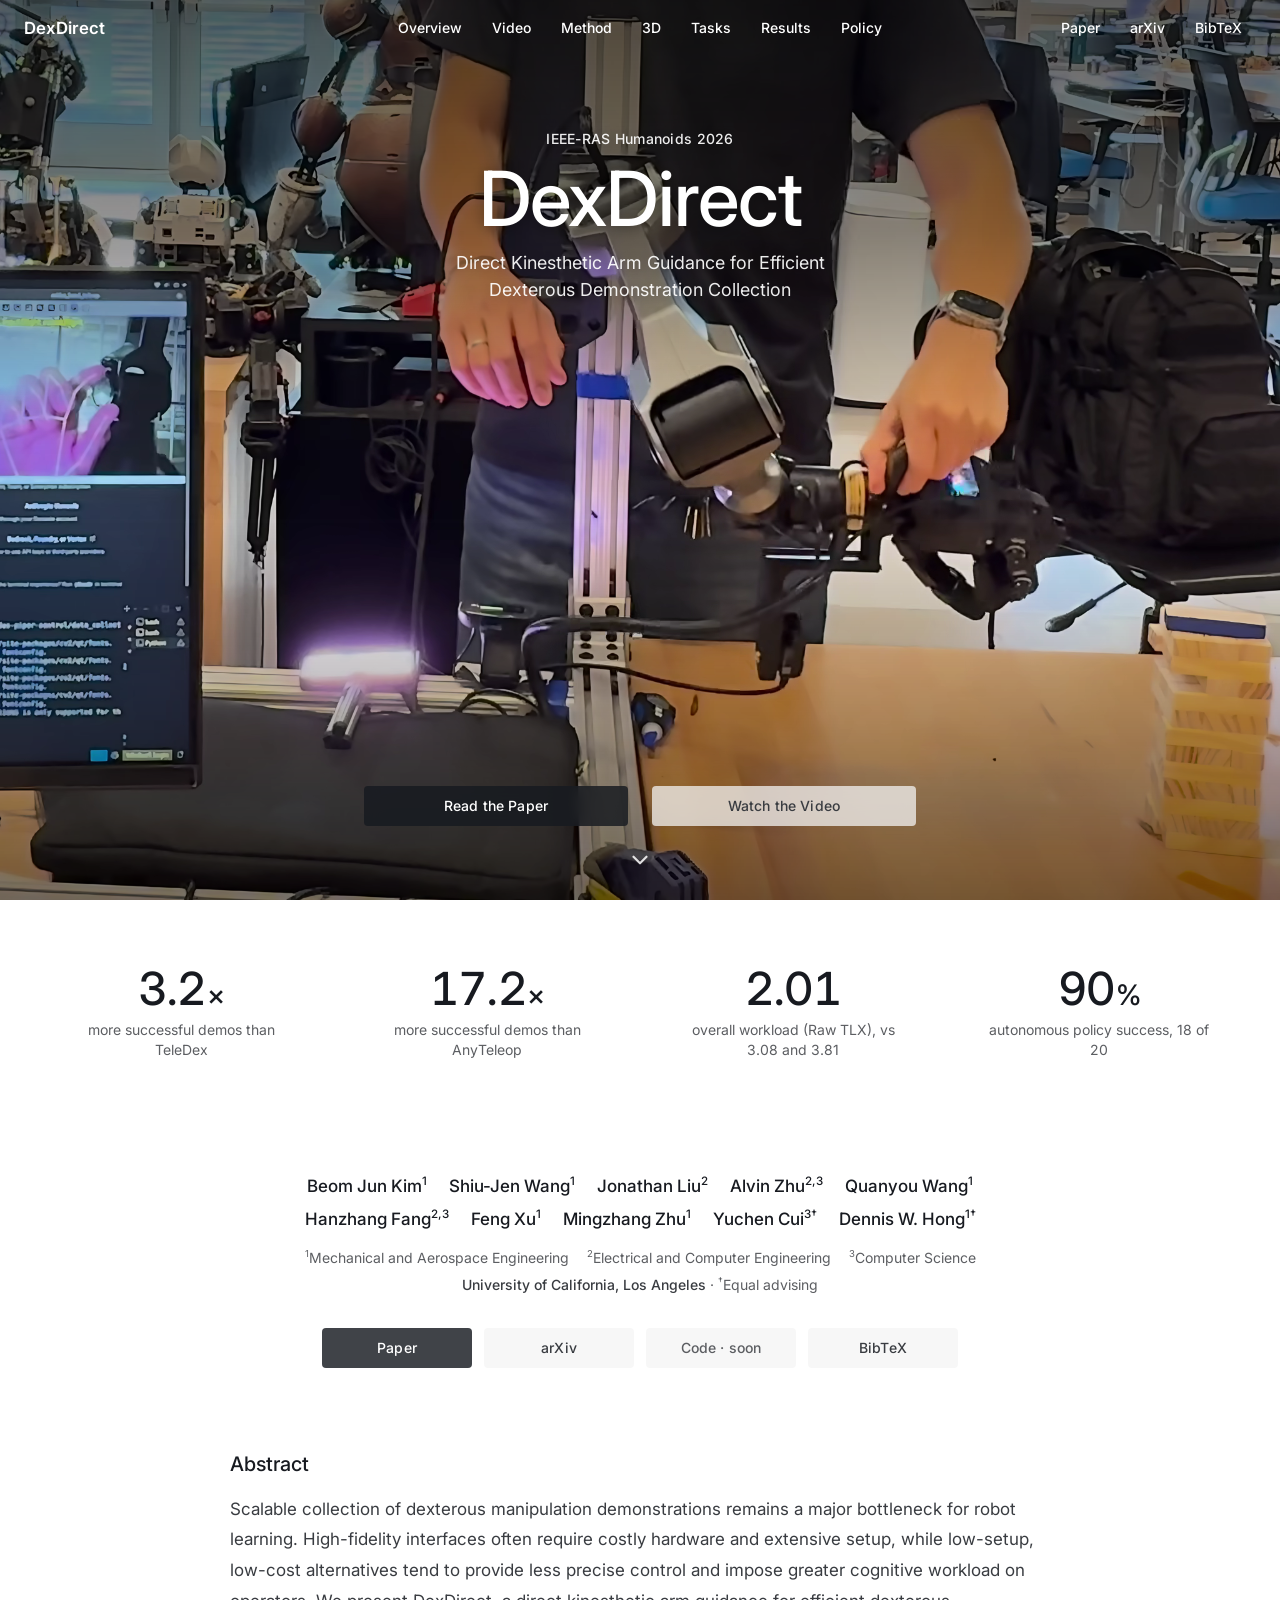
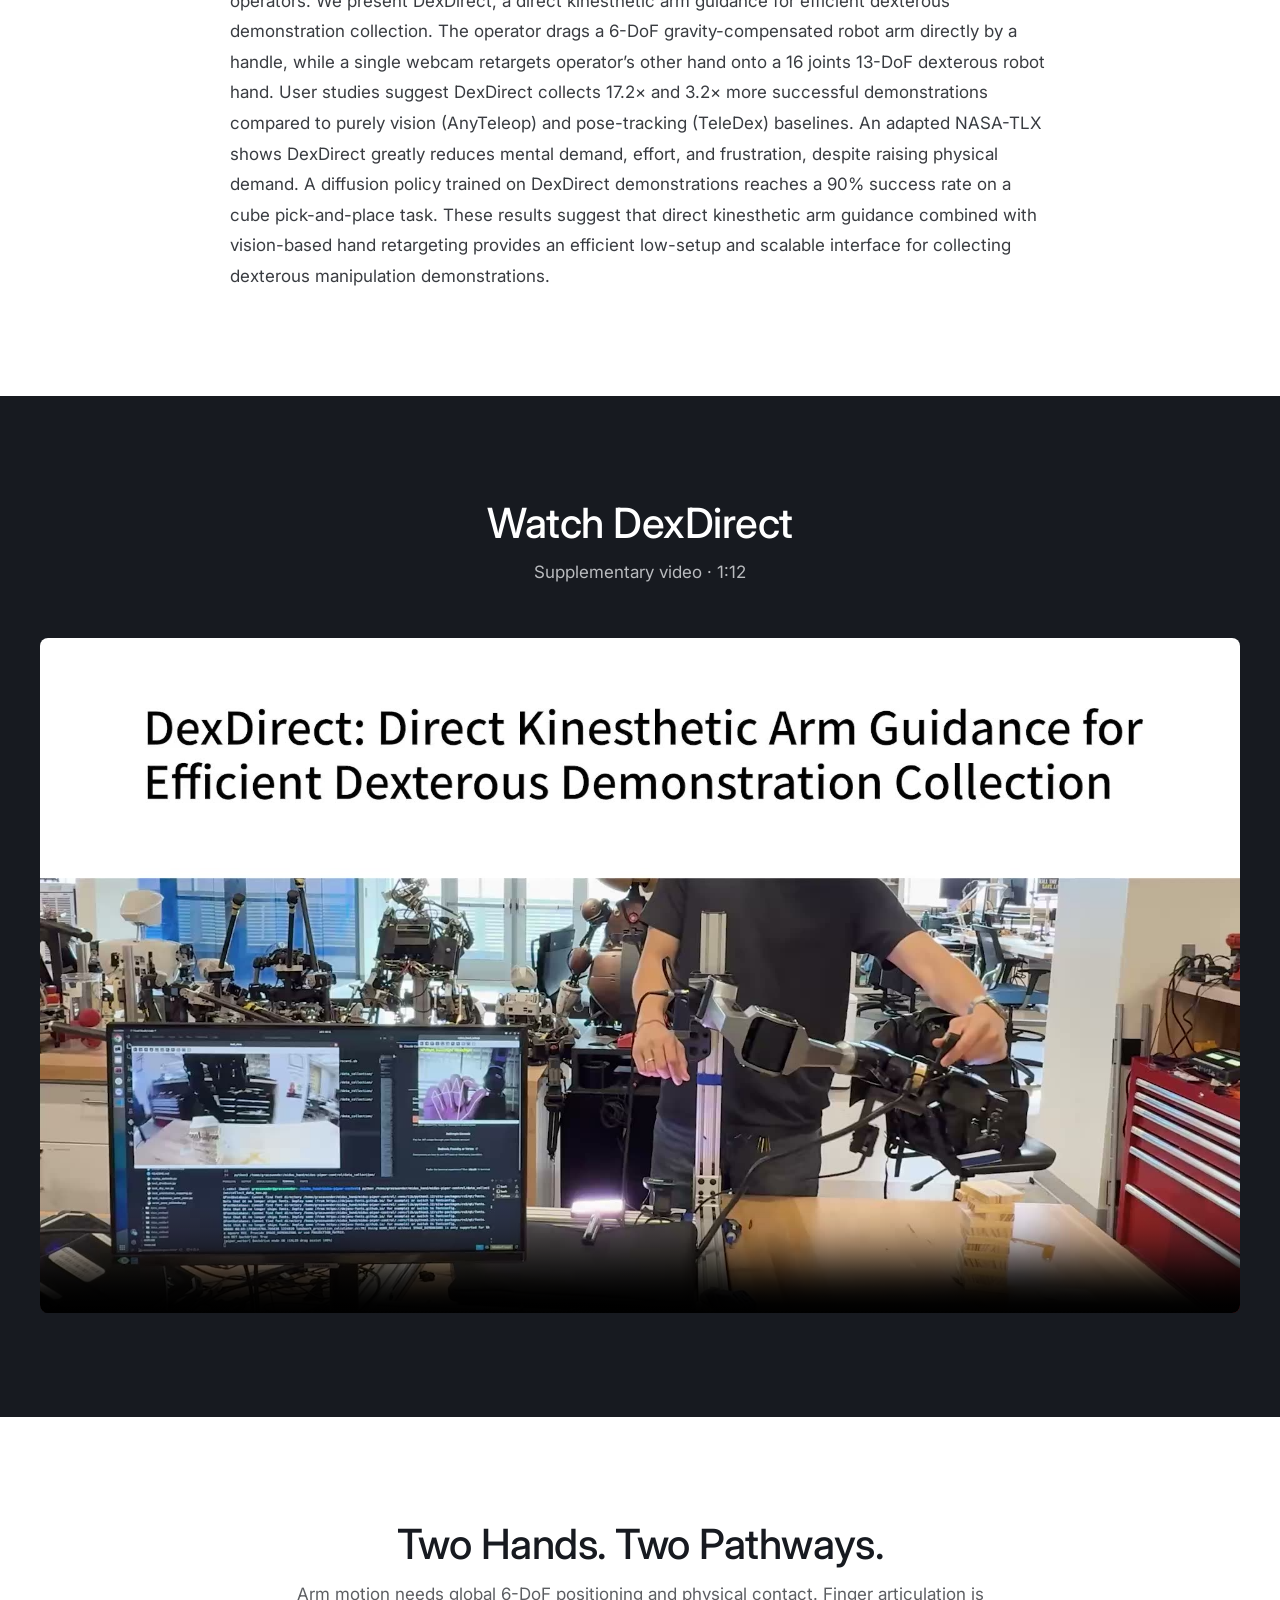
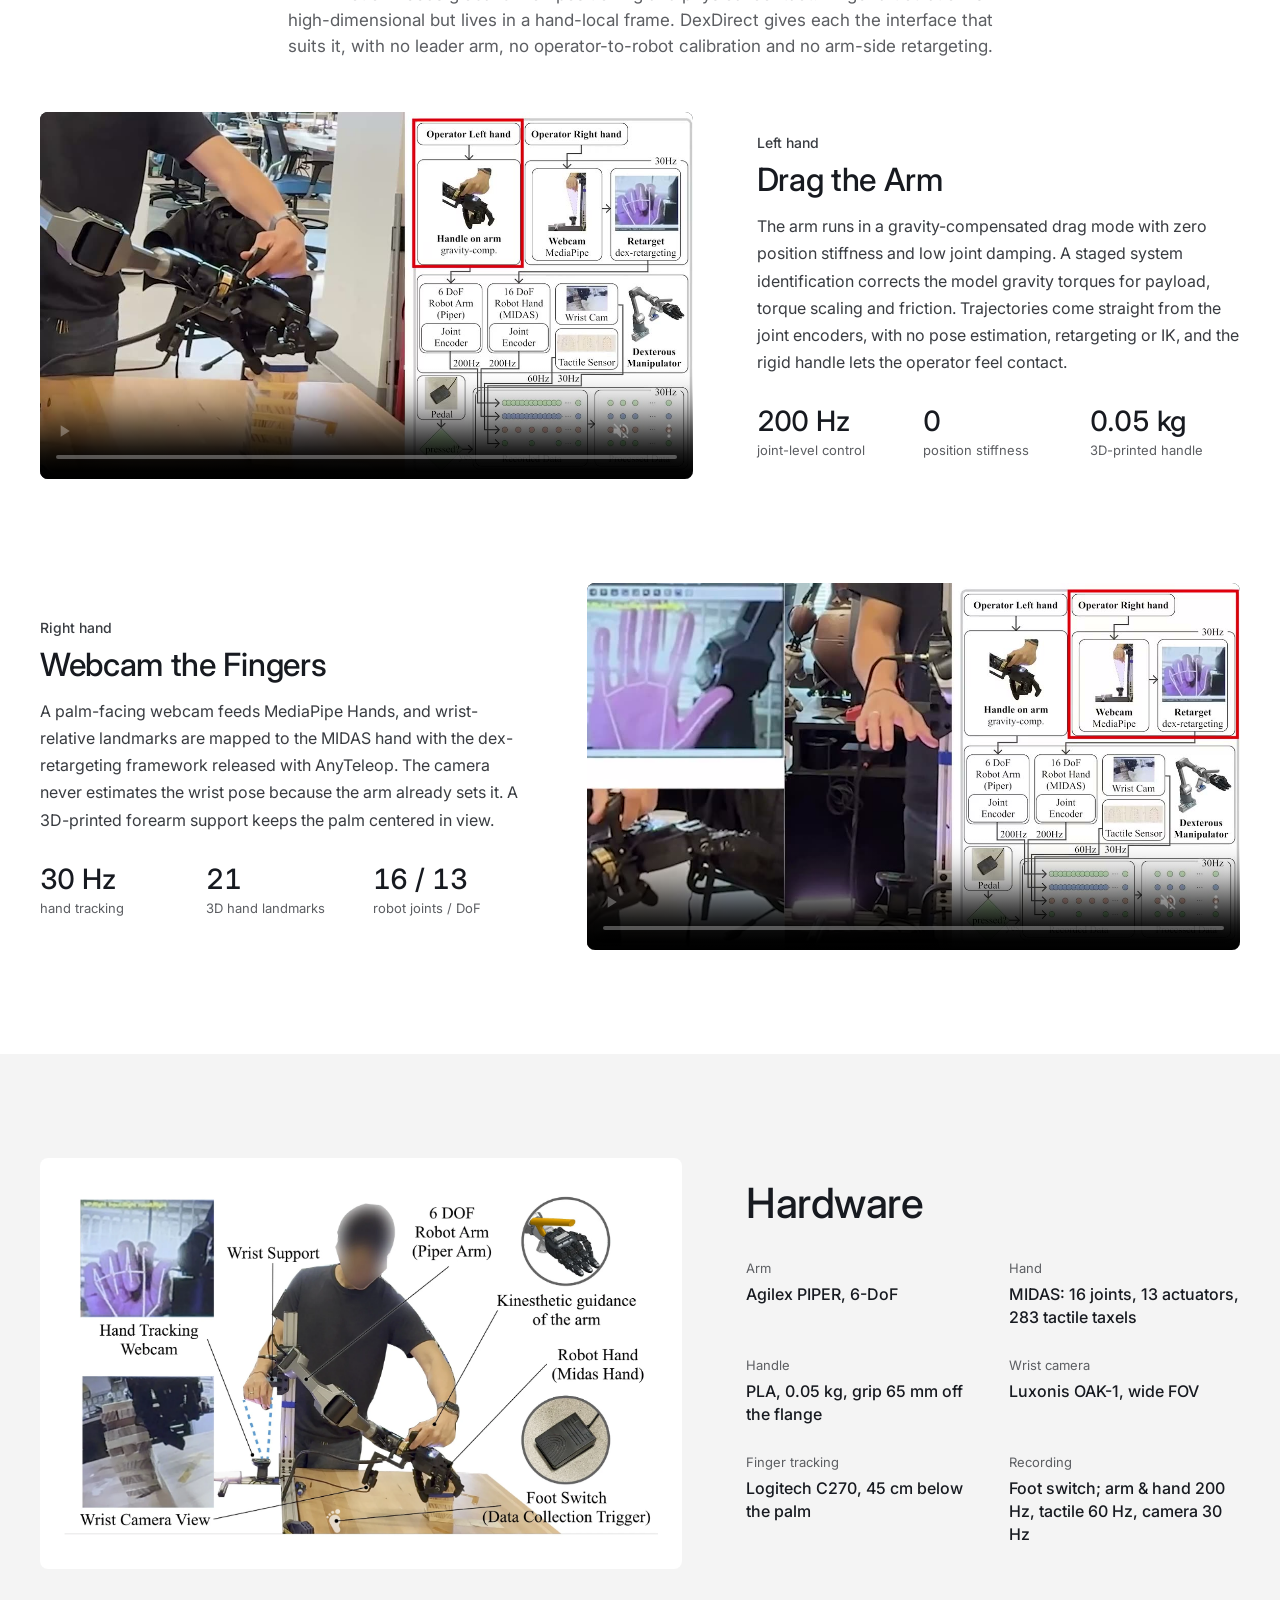
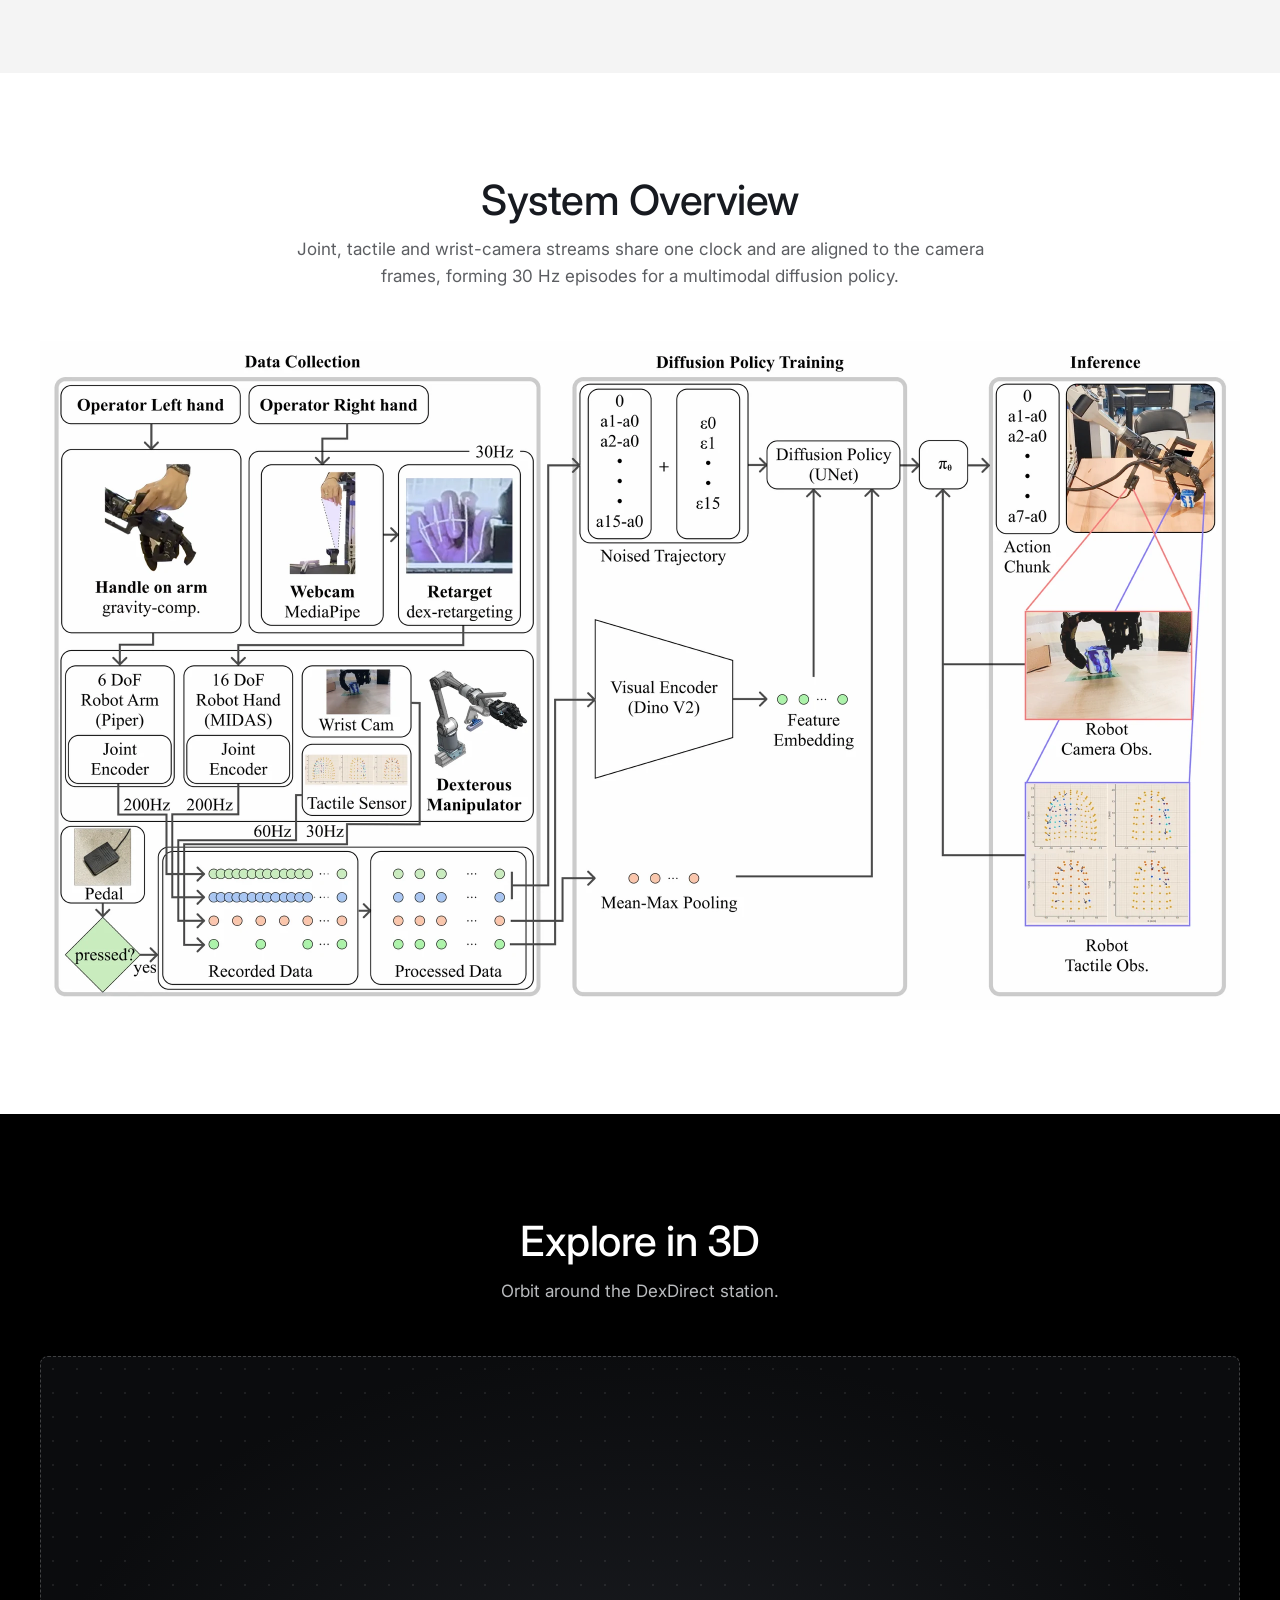
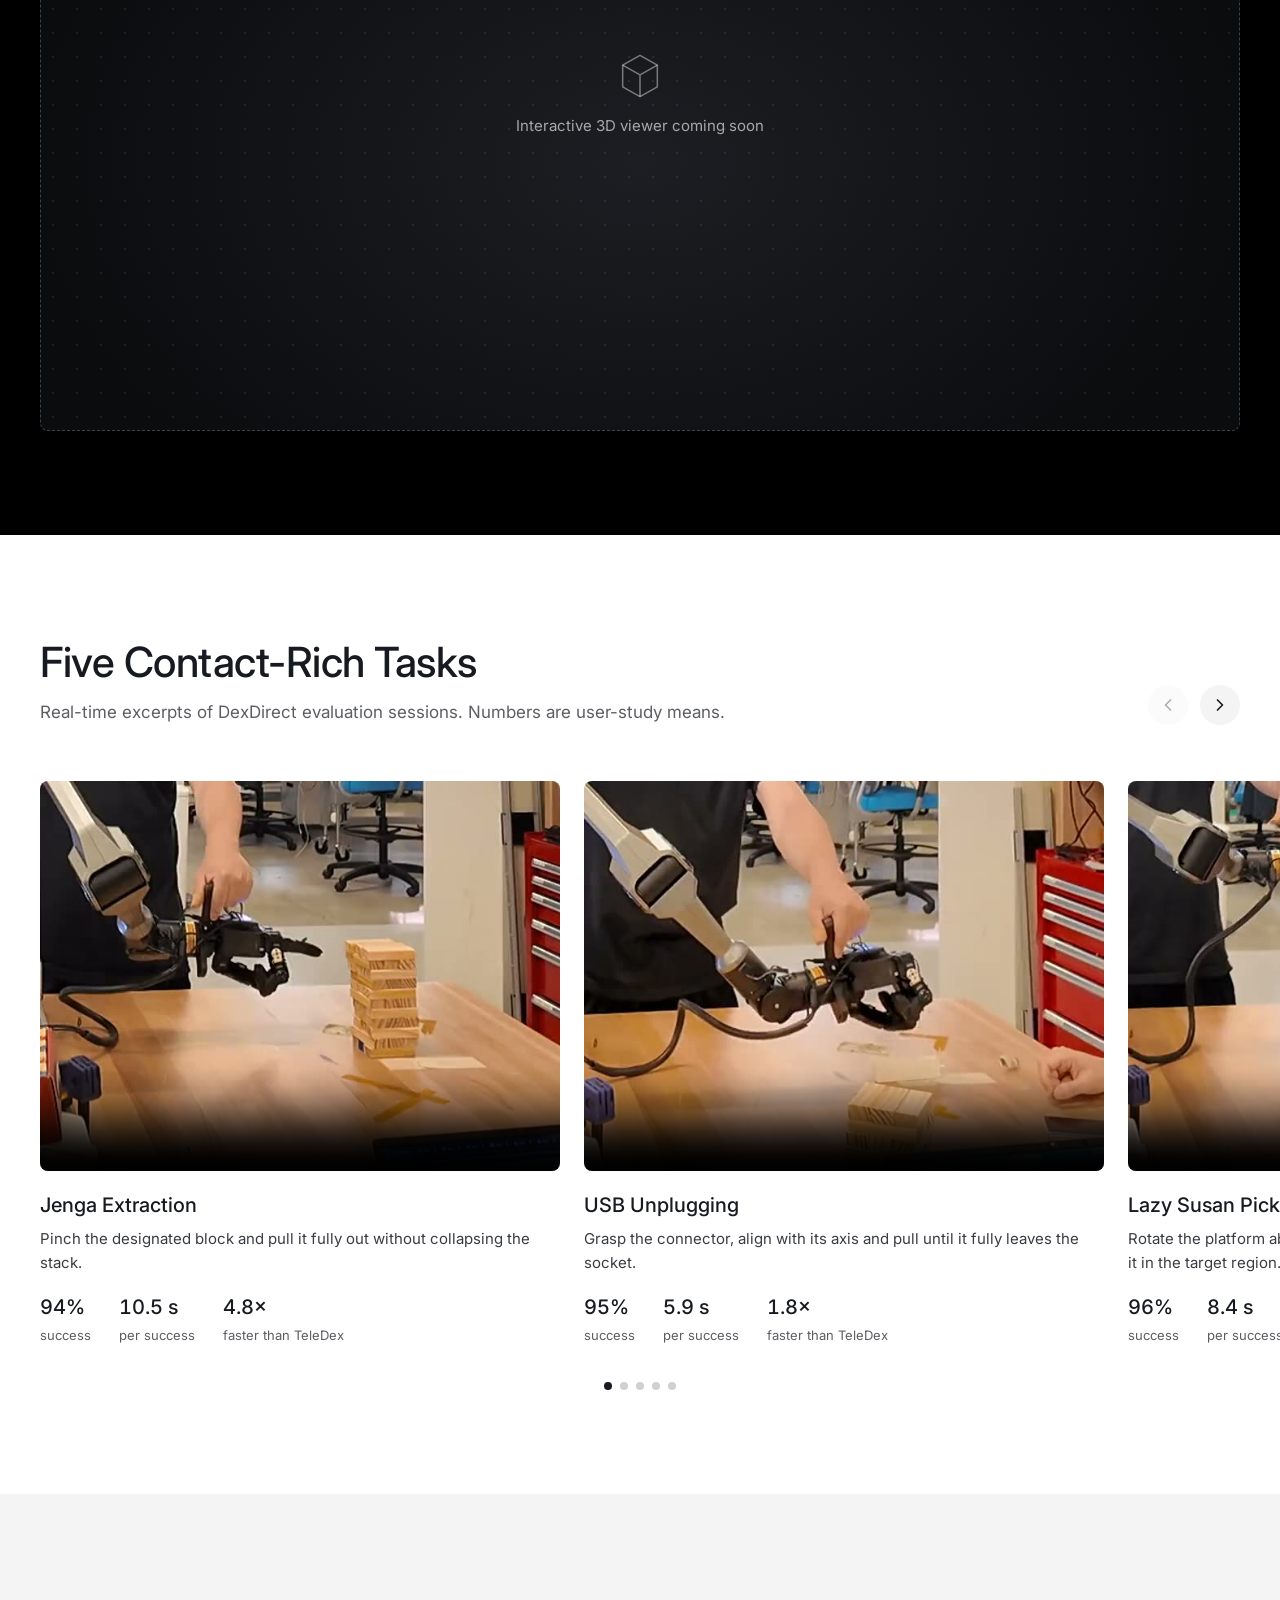
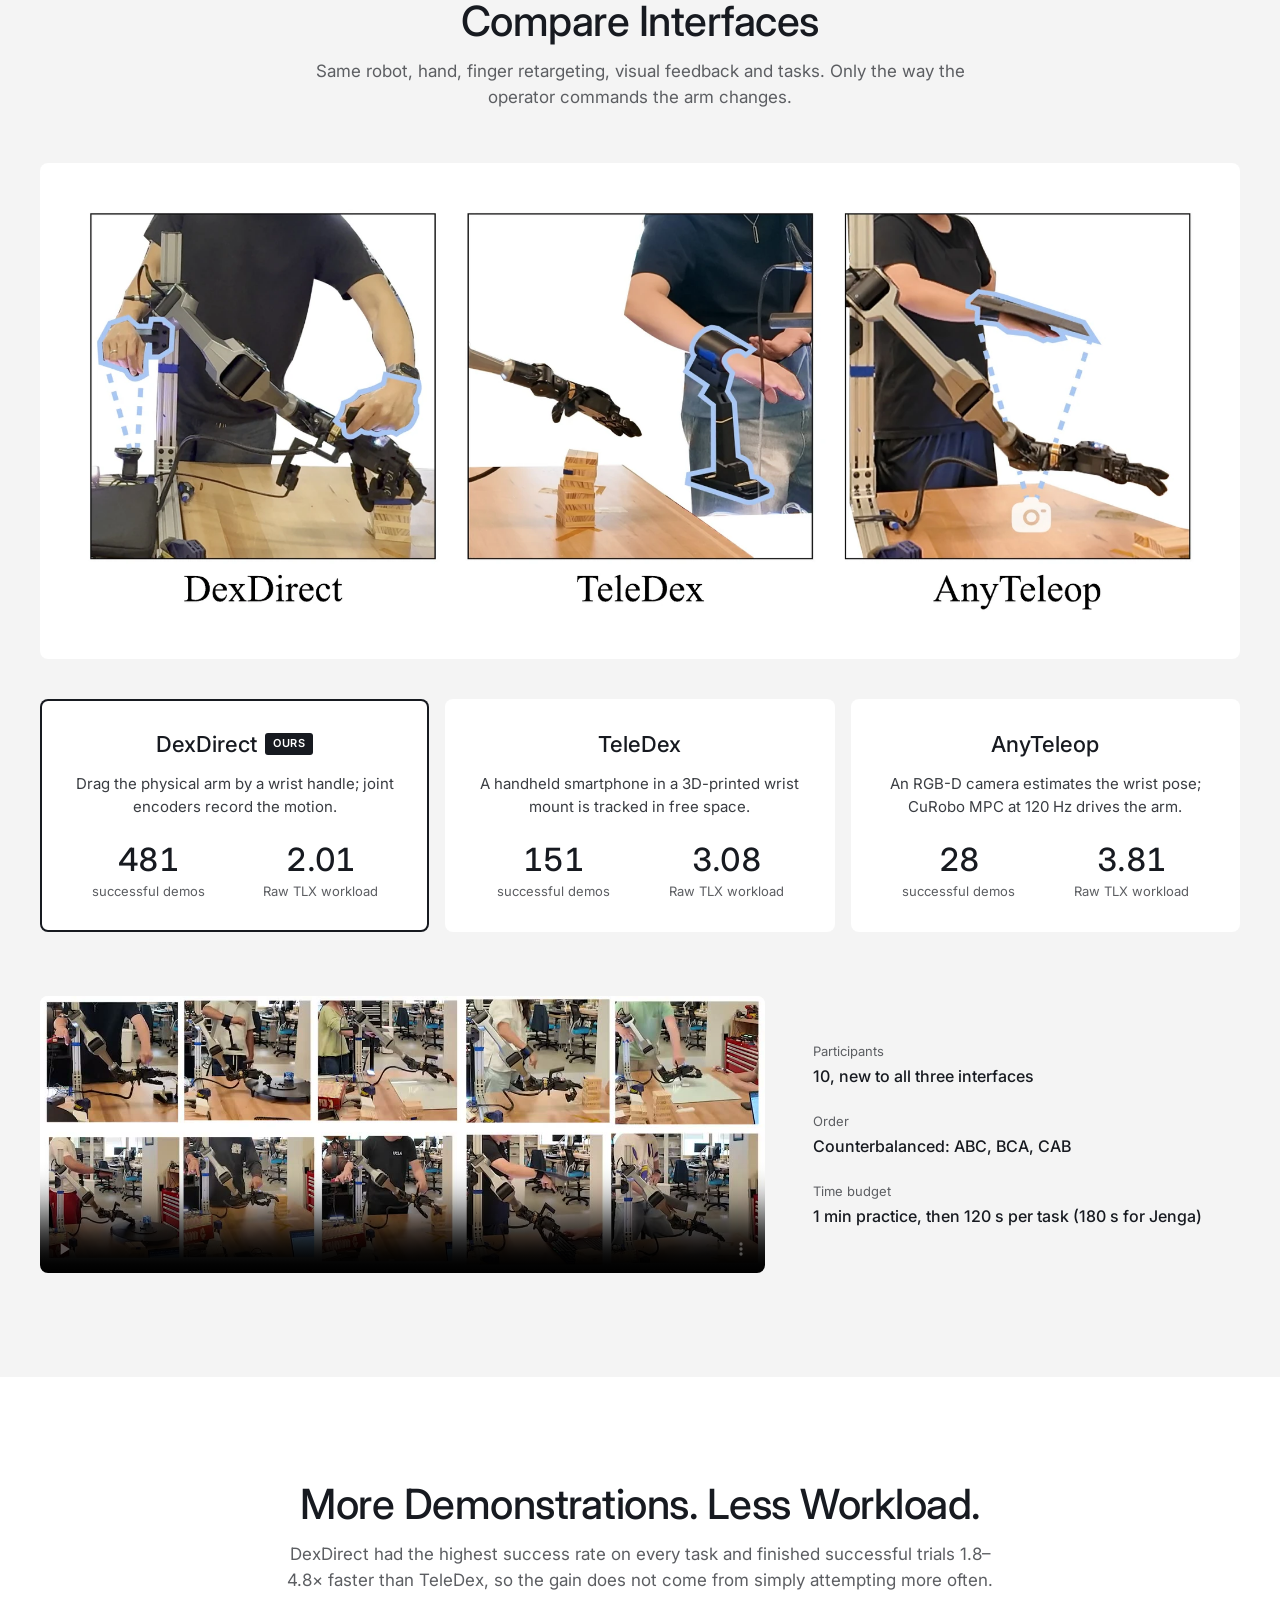
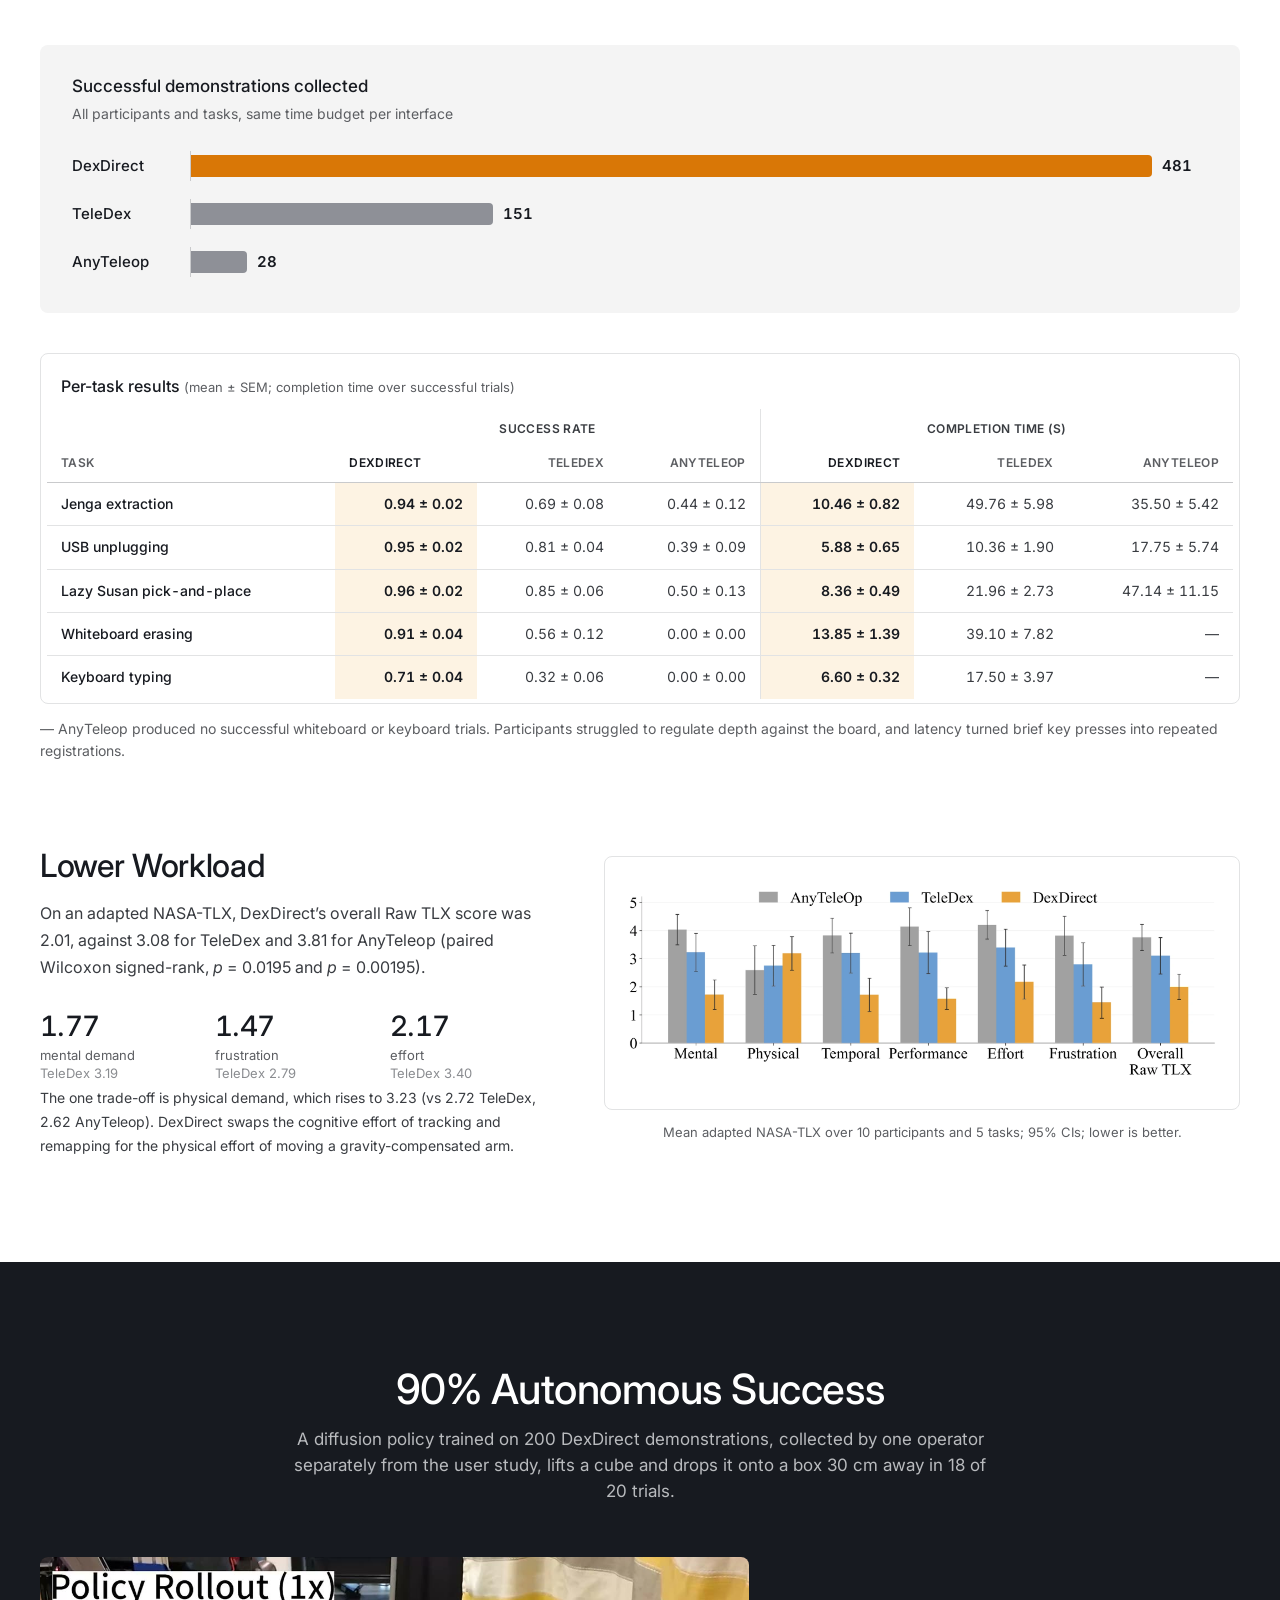
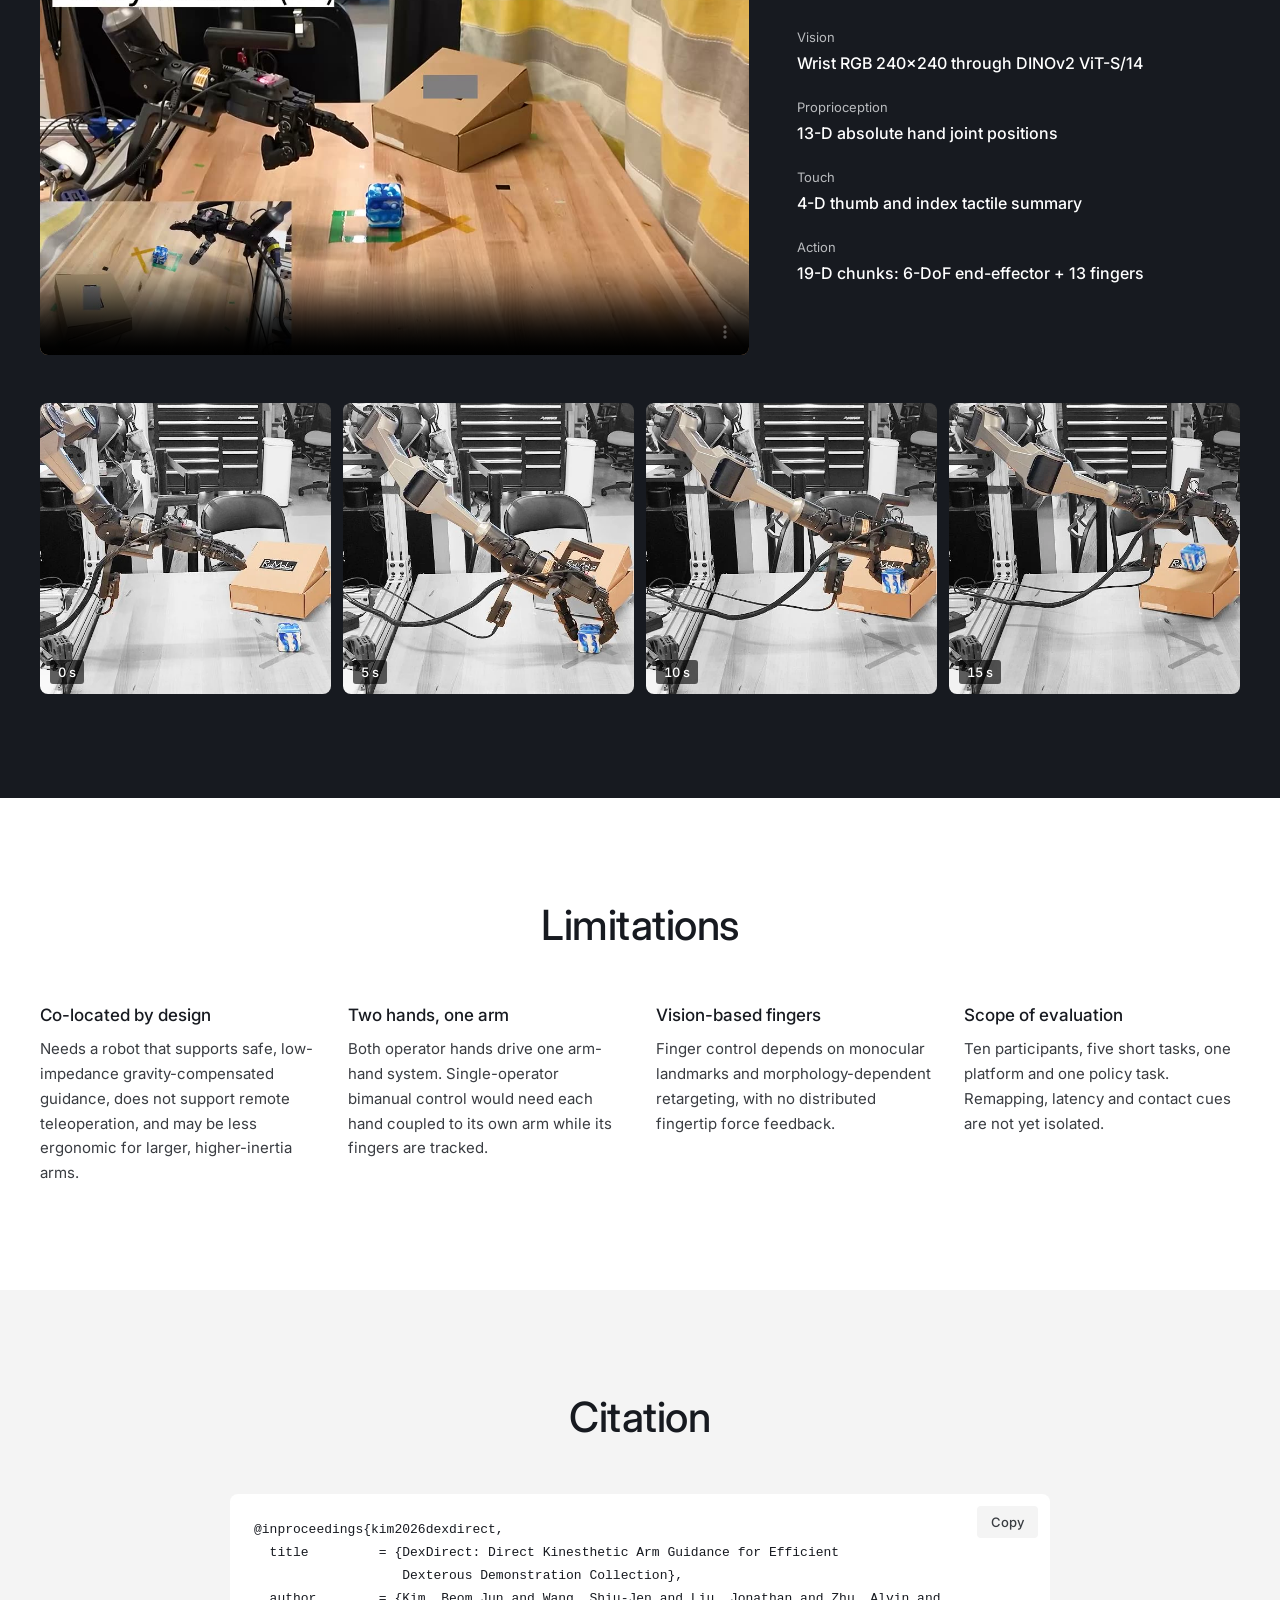
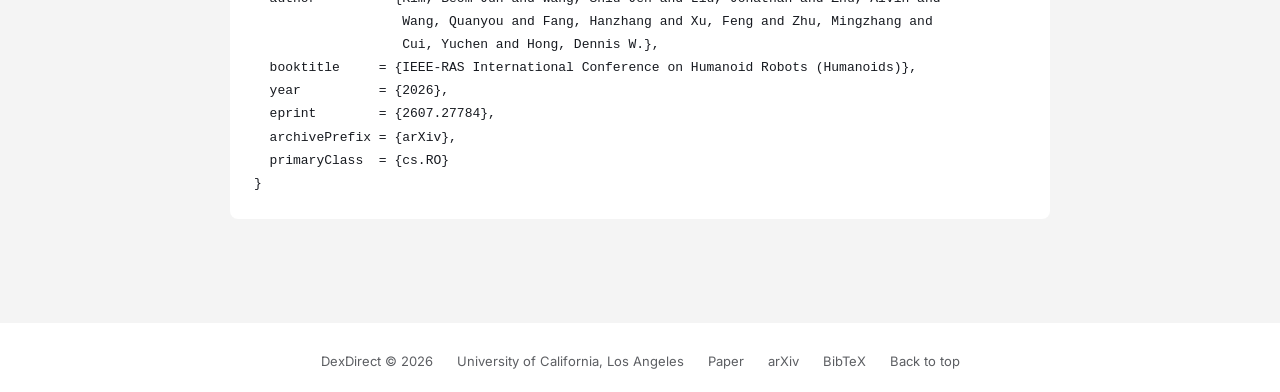
==== index.html @ 74e6005f "DexDirect project page Static project page for "DexDirect: Direct Kinesthetic Arm Guidance for Effic" ====
<!doctype html>
<html lang="en">
<head>
  <meta charset="utf-8">
  <meta name="viewport" content="width=device-width, initial-scale=1, viewport-fit=cover">
  <title>DexDirect: Direct Kinesthetic Arm Guidance for Efficient Dexterous Demonstration Collection</title>
  <meta name="description" content="DexDirect: the operator drags a gravity-compensated robot arm by a handle while a single webcam retargets the other hand onto a 16-joint dexterous hand. 3.2× more successful demonstrations than TeleDex and 17.2× more than AnyTeleop, with lower workload. IEEE-RAS Humanoids 2026.">

  <!-- Social preview. TODO: replace with absolute URLs once the page is deployed. -->
  <meta property="og:type" content="website">
  <meta property="og:title" content="DexDirect: Direct Kinesthetic Arm Guidance for Efficient Dexterous Demonstration Collection">
  <meta property="og:description" content="Drag the arm, webcam the fingers: a low-setup interface for collecting dexterous manipulation demonstrations. IEEE-RAS Humanoids 2026.">
  <meta property="og:url" content="https://beomjunkeem.github.io/dex-direct/">
  <meta property="og:image" content="https://beomjunkeem.github.io/dex-direct/static/images/og.jpg">
  <meta name="twitter:card" content="summary_large_image">

  <link rel="icon" href="static/images/favicon.svg" type="image/svg+xml">
  <link rel="preconnect" href="https://fonts.googleapis.com">
  <link rel="preconnect" href="https://fonts.gstatic.com" crossorigin>
  <link rel="stylesheet" href="https://fonts.googleapis.com/css2?family=Inter:wght@400;500;600&family=JetBrains+Mono:wght@400;500&display=swap">
  <link rel="stylesheet" href="static/css/style.css">
  <script src="static/js/main.js" defer></script>
</head>
<body>

<a class="skip-link" href="#overview">Skip to content</a>

<nav class="nav" id="nav" aria-label="Main">
  <a class="nav-brand" href="#top">DexDirect</a>
  <div class="nav-center">
    <a href="#overview">Overview</a>
    <a href="#video">Video</a>
    <a href="#method">Method</a>
    <a href="#explore-3d">3D</a>
    <a href="#tasks">Tasks</a>
    <a href="#results">Results</a>
    <a href="#policy">Policy</a>
  </div>
  <div class="nav-right">
    <a href="static/pdf/DexDirect_Humanoids_2026.pdf" target="_blank" rel="noopener">Paper</a>
    <a href="https://arxiv.org/abs/2607.27784" target="_blank" rel="noopener">arXiv</a>
    <a href="#bibtex">BibTeX</a>
    <button class="nav-menu" type="button" id="menu-open" aria-haspopup="dialog" aria-controls="menu">Menu</button>
  </div>
</nav>

<dialog class="drawer" id="menu" aria-label="Menu">
  <div class="drawer-head">
    <button class="drawer-close" type="button" id="menu-close" aria-label="Close menu">
      <svg viewBox="0 0 24 24" aria-hidden="true"><path d="M6 6l12 12M18 6L6 18"/></svg>
    </button>
  </div>
  <nav class="drawer-links" aria-label="Sections">
    <a href="#overview">Overview</a>
    <a href="#video">Video</a>
    <a href="#method">Method</a>
    <a href="#explore-3d">3D</a>
    <a href="#tasks">Tasks</a>
    <a href="#comparison">Interfaces</a>
    <a href="#results">Results</a>
    <a href="#policy">Policy</a>
    <a href="#bibtex">BibTeX</a>
    <a href="static/pdf/DexDirect_Humanoids_2026.pdf" target="_blank" rel="noopener">Paper (PDF)</a>
    <a href="https://arxiv.org/abs/2607.27784" target="_blank" rel="noopener">arXiv</a>
  </nav>
</dialog>

<!-- ========== Hero ========== -->
<header class="hero" id="top">
  <!-- Portrait screens (phones, upright tablets) get a 9:16 cut that follows the robot hand; everything else
       gets the 16:9 cut. Each comes as AV1, HEVC (Safari) and H.264; the browser plays the first it supports.
       The poster is a CSS background on .hero so that it can differ between the two cuts. -->
  <video class="hero-video" data-autoplay autoplay muted loop playsinline preload="auto"
         aria-label="An operator drags the robot arm by a wrist handle with one hand while the other hand, tracked by a webcam, drives the robot fingers to extract a Jenga block.">
    <source src="static/videos/hero_portrait.av1.mp4" type='video/mp4; codecs="av01.0.08M.08"' media="(max-aspect-ratio: 3/4)">
    <source src="static/videos/hero_portrait.hevc.mp4" type='video/mp4; codecs="hvc1.1.6.L120.90"' media="(max-aspect-ratio: 3/4)">
    <source src="static/videos/hero_portrait.mp4" type="video/mp4" media="(max-aspect-ratio: 3/4)">
    <source src="static/videos/hero_wide.av1.mp4" type='video/mp4; codecs="av01.0.12M.08"'>
    <source src="static/videos/hero_wide.hevc.mp4" type='video/mp4; codecs="hvc1.1.6.L150.90"'>
    <source src="static/videos/hero_wide.mp4" type="video/mp4">
  </video>
  <div class="hero-shade" aria-hidden="true"></div>
  <div class="hero-head">
    <p class="hero-venue">IEEE-RAS Humanoids 2026</p>
    <h1 class="hero-title">DexDirect</h1>
    <p class="hero-sub">Direct Kinesthetic Arm Guidance for Efficient Dexterous Demonstration Collection</p>
  </div>
  <div class="hero-foot">
    <div class="actions">
      <a class="btn btn-dark" href="static/pdf/DexDirect_Humanoids_2026.pdf" target="_blank" rel="noopener">Read the Paper</a>
      <a class="btn btn-light" href="#video">Watch the Video</a>
    </div>
    <a class="hero-scroll" href="#overview" aria-label="Scroll to overview">
      <svg viewBox="0 0 24 24" aria-hidden="true"><path d="M6 9l6 6 6-6"/></svg>
    </a>
  </div>
</header>

<main>

  <!-- ========== Key numbers ========== -->
  <section class="specbar" aria-label="Key results">
    <div class="container specbar-grid">
      <div class="spec">
        <p class="spec-num">3.2<span>&times;</span></p>
        <p class="spec-label">more successful demos than TeleDex</p>
      </div>
      <div class="spec">
        <p class="spec-num">17.2<span>&times;</span></p>
        <p class="spec-label">more successful demos than AnyTeleop</p>
      </div>
      <div class="spec">
        <p class="spec-num">2.01</p>
        <p class="spec-label">overall workload (Raw TLX), vs 3.08 and 3.81</p>
      </div>
      <div class="spec">
        <p class="spec-num">90<span>%</span></p>
        <p class="spec-label">autonomous policy success, 18 of 20</p>
      </div>
    </div>
  </section>

  <!-- ========== Overview ========== -->
  <section class="section" id="overview">
    <div class="container narrow center">
      <!-- TODO: wrap names in <a href="..."> to link personal homepages -->
      <ul class="authors">
        <li>Beom Jun Kim<sup>1</sup></li>
        <li>Shiu-Jen Wang<sup>1</sup></li>
        <li>Jonathan Liu<sup>2</sup></li>
        <li>Alvin Zhu<sup>2,3</sup></li>
        <li>Quanyou Wang<sup>1</sup></li>
        <li>Hanzhang Fang<sup>2,3</sup></li>
        <li>Feng Xu<sup>1</sup></li>
        <li>Mingzhang Zhu<sup>1</sup></li>
        <li>Yuchen Cui<sup>3&dagger;</sup></li>
        <li>Dennis W. Hong<sup>1&dagger;</sup></li>
      </ul>
      <p class="affils">
        <span><sup>1</sup>Mechanical and Aerospace Engineering</span>
        <span><sup>2</sup>Electrical and Computer Engineering</span>
        <span><sup>3</sup>Computer Science</span>
      </p>
      <p class="affils-uni">University of California, Los Angeles <span>&middot; <sup>&dagger;</sup>Equal advising</span></p>

      <div class="actions actions-tight">
        <a class="btn btn-dark" href="static/pdf/DexDirect_Humanoids_2026.pdf" target="_blank" rel="noopener">Paper</a>
        <a class="btn btn-light" href="https://arxiv.org/abs/2607.27784" target="_blank" rel="noopener">arXiv</a>
        <!-- TODO: set href to the code repository and drop .is-soon / aria-disabled -->
        <a class="btn btn-light is-soon" href="#" aria-disabled="true">Code &middot; soon</a>
        <a class="btn btn-light" href="#bibtex">BibTeX</a>
      </div>
    </div>

    <div class="container narrow">
      <h2 class="eyebrow-title">Abstract</h2>
      <p class="abstract">
        Scalable collection of dexterous manipulation demonstrations remains a major bottleneck for robot learning. High-fidelity interfaces often require costly hardware and extensive setup, while low-setup, low-cost alternatives tend to provide less precise control and impose greater cognitive workload on operators. We present DexDirect, a direct kinesthetic arm guidance for efficient dexterous demonstration collection. The operator drags a 6-DoF gravity-compensated robot arm directly by a handle, while a single webcam retargets operator&rsquo;s other hand onto a 16 joints 13-DoF dexterous robot hand. User studies suggest DexDirect collects 17.2&times; and 3.2&times; more successful demonstrations compared to purely vision (AnyTeleop) and pose-tracking (TeleDex) baselines. An adapted NASA-TLX shows DexDirect greatly reduces mental demand, effort, and frustration, despite raising physical demand. A diffusion policy trained on DexDirect demonstrations reaches a 90% success rate on a cube pick-and-place task. These results suggest that direct kinesthetic arm guidance combined with vision-based hand retargeting provides an efficient low-setup and scalable interface for collecting dexterous manipulation demonstrations.
      </p>
    </div>
  </section>

  <!-- ========== Video ========== -->
  <section class="section section-dark" id="video">
    <div class="container">
      <div class="head center">
        <h2 class="title">Watch DexDirect</h2>
        <p class="subtitle">Supplementary video &middot; 1:12</p>
      </div>
      <video class="media media-wide" controls preload="none" playsinline
             poster="static/images/posters/dexdirect_video.jpg" width="1920" height="1080"
             aria-label="DexDirect supplementary video">
        <source src="static/videos/dexdirect_video.mp4" type="video/mp4">
        <a href="static/videos/dexdirect_video.mp4">Download the video (MP4)</a>
      </video>
    </div>
  </section>

  <!-- ========== Method ========== -->
  <section class="section" id="method">
    <div class="container">
      <div class="head center">
        <h2 class="title">Two Hands. Two Pathways.</h2>
        <p class="subtitle">
          Arm motion needs global 6-DoF positioning and physical contact. Finger articulation is high-dimensional but lives in a hand-local frame. DexDirect gives each the interface that suits it, with no leader arm, no operator-to-robot calibration and no arm-side retargeting.
        </p>
      </div>

      <article class="feature">
        <video class="media" data-autoplay muted loop playsinline controls preload="none"
               poster="static/images/posters/how_left.jpg" width="1280" height="720"
               aria-label="The operator's left hand drags the robot arm by its handle, next to a diagram highlighting the left-hand pathway.">
          <source src="static/videos/how_left.mp4" type="video/mp4">
        </video>
        <div class="feature-text">
          <p class="kicker">Left hand</p>
          <h3 class="feature-title">Drag the Arm</h3>
          <p>The arm runs in a gravity-compensated drag mode with zero position stiffness and low joint damping. A staged system identification corrects the model gravity torques for payload, torque scaling and friction. Trajectories come straight from the joint encoders, with no pose estimation, retargeting or IK, and the rigid handle lets the operator feel contact.</p>
          <dl class="feature-specs">
            <div><dt>200 Hz</dt><dd>joint-level control</dd></div>
            <div><dt>0</dt><dd>position stiffness</dd></div>
            <div><dt>0.05 kg</dt><dd>3D-printed handle</dd></div>
          </dl>
        </div>
      </article>

      <article class="feature feature-flip">
        <video class="media" data-autoplay muted loop playsinline controls preload="none"
               poster="static/images/posters/how_right.jpg" width="1280" height="720"
               aria-label="A palm-facing webcam tracks the operator's right hand and the robot fingers follow, next to a diagram highlighting the right-hand pathway.">
          <source src="static/videos/how_right.mp4" type="video/mp4">
        </video>
        <div class="feature-text">
          <p class="kicker">Right hand</p>
          <h3 class="feature-title">Webcam the Fingers</h3>
          <p>A palm-facing webcam feeds MediaPipe Hands, and wrist-relative landmarks are mapped to the MIDAS hand with the dex-retargeting framework released with AnyTeleop. The camera never estimates the wrist pose because the arm already sets it. A 3D-printed forearm support keeps the palm centered in view.</p>
          <dl class="feature-specs">
            <div><dt>30 Hz</dt><dd>hand tracking</dd></div>
            <div><dt>21</dt><dd>3D hand landmarks</dd></div>
            <div><dt>16 / 13</dt><dd>robot joints / DoF</dd></div>
          </dl>
        </div>
      </article>
    </div>
  </section>

  <!-- ========== Hardware ========== -->
  <section class="section section-alt" id="hardware">
    <div class="container hardware">
      <figure class="hardware-figure">
        <img src="static/images/teaser_setup.webp" width="1800" height="1099" loading="lazy" decoding="async"
             alt="Annotated DexDirect setup: a 6-DoF PIPER arm with the MIDAS robot hand, a wrist handle for kinesthetic guidance, a wrist support with a hand-tracking webcam, a wrist camera, and a foot switch that triggers data collection.">
      </figure>
      <div class="hardware-text">
        <h2 class="title">Hardware</h2>
        <dl class="spec-list">
          <div><dt>Arm</dt><dd>Agilex PIPER, 6-DoF</dd></div>
          <div><dt>Hand</dt><dd>MIDAS: 16 joints, 13 actuators, 283 tactile taxels</dd></div>
          <div><dt>Handle</dt><dd>PLA, 0.05 kg, grip 65 mm off the flange</dd></div>
          <div><dt>Wrist camera</dt><dd>Luxonis OAK-1, wide FOV</dd></div>
          <div><dt>Finger tracking</dt><dd>Logitech C270, 45 cm below the palm</dd></div>
          <div><dt>Recording</dt><dd>Foot switch; arm &amp; hand 200 Hz, tactile 60 Hz, camera 30 Hz</dd></div>
        </dl>
      </div>
    </div>
  </section>

  <!-- ========== System overview ========== -->
  <section class="section" id="system">
    <div class="container">
      <div class="head center">
        <h2 class="title">System Overview</h2>
        <p class="subtitle">Joint, tactile and wrist-camera streams share one clock and are aligned to the camera frames, forming 30 Hz episodes for a multimodal diffusion policy.</p>
      </div>
      <figure class="figure">
        <img src="static/images/system_overview.webp" width="2400" height="1338" loading="lazy" decoding="async"
             alt="System overview diagram: the left hand guides the arm, the right hand is tracked by a webcam and retargeted, joint, tactile and wrist-camera streams are recorded and synchronized, and a multimodal diffusion policy is trained and deployed.">
      </figure>
    </div>
  </section>

  <!-- ================================================================
       INTERACTIVE 3D SLOT (intentionally left empty)
       - The box keeps a 16:9 ratio and is lazy-mounted by static/js/main.js
         when it scrolls near the viewport.
       - Implement mount(el) in the module named by data-module
         (default: static/js/viewer3d.js). Remove "is-empty" once mounted.
       ================================================================ -->
  <section class="section section-black" id="explore-3d">
    <div class="container">
      <div class="head center">
        <h2 class="title">Explore in 3D</h2>
        <p class="subtitle">Orbit around the DexDirect station.</p>
      </div>
      <div id="viewer-3d" class="viewer-3d is-empty" data-module="static/js/viewer3d.js"
           role="region" aria-label="Interactive 3D viewer">
        <div class="viewer-3d-placeholder">
          <svg viewBox="0 0 48 48" aria-hidden="true"><path d="M24 5l16 9v20l-16 9-16-9V14z"/><path d="M8 14l16 9 16-9M24 23v20"/></svg>
          <p>Interactive 3D viewer coming soon</p>
        </div>
      </div>
    </div>
  </section>

  <!-- ========== Tasks (carousel) ========== -->
  <section class="section" id="tasks">
    <div class="container">
      <div class="head head-row">
        <div>
          <h2 class="title">Five Contact-Rich Tasks</h2>
          <p class="subtitle">Real-time excerpts of DexDirect evaluation sessions. Numbers are user-study means.</p>
        </div>
        <div class="carousel-arrows">
          <button class="arrow" type="button" data-carousel-prev="task-track" aria-label="Previous task">
            <svg viewBox="0 0 24 24" aria-hidden="true"><path d="M15 6l-6 6 6 6"/></svg>
          </button>
          <button class="arrow" type="button" data-carousel-next="task-track" aria-label="Next task">
            <svg viewBox="0 0 24 24" aria-hidden="true"><path d="M9 6l6 6-6 6"/></svg>
          </button>
        </div>
      </div>
    </div>

    <div class="carousel" id="task-track" tabindex="0" aria-label="Evaluation tasks">
      <article class="slide">
        <video class="media" data-autoplay muted loop playsinline controls preload="none"
               poster="static/images/posters/task_jenga.jpg" width="640" height="480"
               aria-label="DexDirect pinching and extracting a Jenga block.">
          <source src="static/videos/tasks/jenga.mp4" type="video/mp4">
        </video>
        <h3>Jenga Extraction</h3>
        <p>Pinch the designated block and pull it fully out without collapsing the stack.</p>
        <dl class="slide-stats"><div><dt>94%</dt><dd>success</dd></div><div><dt>10.5 s</dt><dd>per success</dd></div><div><dt>4.8&times;</dt><dd>faster than TeleDex</dd></div></dl>
      </article>
      <article class="slide">
        <video class="media" data-autoplay muted loop playsinline controls preload="none"
               poster="static/images/posters/task_usb.jpg" width="640" height="480"
               aria-label="DexDirect grasping a USB connector and unplugging it from a socket.">
          <source src="static/videos/tasks/usb.mp4" type="video/mp4">
        </video>
        <h3>USB Unplugging</h3>
        <p>Grasp the connector, align with its axis and pull until it fully leaves the socket.</p>
        <dl class="slide-stats"><div><dt>95%</dt><dd>success</dd></div><div><dt>5.9 s</dt><dd>per success</dd></div><div><dt>1.8&times;</dt><dd>faster than TeleDex</dd></div></dl>
      </article>
      <article class="slide">
        <video class="media" data-autoplay muted loop playsinline controls preload="none"
               poster="static/images/posters/task_lazy_susan.jpg" width="640" height="480"
               aria-label="DexDirect rotating a Lazy Susan by hand contact, then grasping a cube and placing it in the target region.">
          <source src="static/videos/tasks/lazy_susan.mp4" type="video/mp4">
        </video>
        <h3>Lazy Susan Pick-and-Place</h3>
        <p>Rotate the platform about 180&deg; by contact, then grasp the cube and place it in the target region.</p>
        <dl class="slide-stats"><div><dt>96%</dt><dd>success</dd></div><div><dt>8.4 s</dt><dd>per success</dd></div><div><dt>2.6&times;</dt><dd>faster than TeleDex</dd></div></dl>
      </article>
      <article class="slide">
        <video class="media" data-autoplay muted loop playsinline controls preload="none"
               poster="static/images/posters/task_whiteboard.jpg" width="640" height="480"
               aria-label="DexDirect holding an eraser and wiping a written word off a whiteboard.">
          <source src="static/videos/tasks/whiteboard.mp4" type="video/mp4">
        </video>
        <h3>Whiteboard Erasing</h3>
        <p>Keep the eraser on the board while sweeping until the word &ldquo;robot&rdquo; is gone.</p>
        <dl class="slide-stats"><div><dt>91%</dt><dd>success</dd></div><div><dt>13.9 s</dt><dd>per success</dd></div><div><dt>2.8&times;</dt><dd>faster than TeleDex</dd></div></dl>
      </article>
      <article class="slide">
        <video class="media" data-autoplay muted loop playsinline controls preload="none"
               poster="static/images/posters/task_keyboard.jpg" width="640" height="480"
               aria-label="DexDirect pressing keys on a keyboard with a robot finger.">
          <source src="static/videos/tasks/keyboard.mp4" type="video/mp4">
        </video>
        <h3>Keyboard Typing</h3>
        <p>Type &ldquo;bot&rdquo; with every key registered in order and no wrong press.</p>
        <dl class="slide-stats"><div><dt>71%</dt><dd>success</dd></div><div><dt>6.6 s</dt><dd>per success</dd></div><div><dt>2.7&times;</dt><dd>faster than TeleDex</dd></div></dl>
      </article>
    </div>
    <div class="carousel-dots" data-carousel-dots="task-track" aria-hidden="true"></div>
  </section>

  <!-- ========== Interfaces ========== -->
  <section class="section section-alt" id="comparison">
    <div class="container">
      <div class="head center">
        <h2 class="title">Compare Interfaces</h2>
        <p class="subtitle">Same robot, hand, finger retargeting, visual feedback and tasks. Only the way the operator commands the arm changes.</p>
      </div>
      <figure class="figure figure-panel">
        <img src="static/images/interfaces.webp" width="2000" height="784" loading="lazy" decoding="async"
             alt="Side-by-side photos of the three operator interfaces: DexDirect, TeleDex and AnyTeleop.">
      </figure>

      <div class="compare">
        <div class="compare-col is-ours">
          <h3>DexDirect <span class="tag">Ours</span></h3>
          <p class="compare-how">Drag the physical arm by a wrist handle; joint encoders record the motion.</p>
          <dl>
            <div><dt>481</dt><dd>successful demos</dd></div>
            <div><dt>2.01</dt><dd>Raw TLX workload</dd></div>
          </dl>
        </div>
        <div class="compare-col">
          <h3>TeleDex</h3>
          <p class="compare-how">A handheld smartphone in a 3D-printed wrist mount is tracked in free space.</p>
          <dl>
            <div><dt>151</dt><dd>successful demos</dd></div>
            <div><dt>3.08</dt><dd>Raw TLX workload</dd></div>
          </dl>
        </div>
        <div class="compare-col">
          <h3>AnyTeleop</h3>
          <p class="compare-how">An RGB-D camera estimates the wrist pose; CuRobo MPC at 120 Hz drives the arm.</p>
          <dl>
            <div><dt>28</dt><dd>successful demos</dd></div>
            <div><dt>3.81</dt><dd>Raw TLX workload</dd></div>
          </dl>
        </div>
      </div>

      <div class="study">
        <video class="media" data-autoplay muted loop playsinline controls preload="none"
               poster="static/images/posters/user_study.jpg" width="1280" height="488"
               aria-label="Montage of the ten user-study participants operating the robot across the five tasks.">
          <source src="static/videos/user_study.mp4" type="video/mp4">
        </video>
        <dl class="spec-list spec-list-3">
          <div><dt>Participants</dt><dd>10, new to all three interfaces</dd></div>
          <div><dt>Order</dt><dd>Counterbalanced: ABC, BCA, CAB</dd></div>
          <div><dt>Time budget</dt><dd>1 min practice, then 120 s per task (180 s for Jenga)</dd></div>
        </dl>
      </div>
    </div>
  </section>

  <!-- ========== Results ========== -->
  <section class="section" id="results">
    <div class="container">
      <div class="head center">
        <h2 class="title">More Demonstrations. Less Workload.</h2>
        <p class="subtitle">DexDirect had the highest success rate on every task and finished successful trials 1.8&ndash;4.8&times; faster than TeleDex, so the gain does not come from simply attempting more often.</p>
      </div>

      <figure class="chart" aria-labelledby="throughput-title">
        <figcaption class="chart-head">
          <span class="chart-title" id="throughput-title">Successful demonstrations collected</span>
          <span class="chart-sub">All participants and tasks, same time budget per interface</span>
        </figcaption>
        <div class="hbar" role="list" style="--max: 481">
          <div class="hbar-row is-ours" role="listitem" tabindex="0"
               data-tip-value="481 demonstrations" data-tip-label="DexDirect · 3.2× TeleDex · 17.2× AnyTeleop">
            <span class="hbar-label">DexDirect</span>
            <span class="hbar-track"><span class="hbar-fill" style="--v: 481"></span><span class="hbar-value">481</span></span>
          </div>
          <div class="hbar-row" role="listitem" tabindex="0"
               data-tip-value="151 demonstrations" data-tip-label="TeleDex · 31% of DexDirect">
            <span class="hbar-label">TeleDex</span>
            <span class="hbar-track"><span class="hbar-fill" style="--v: 151"></span><span class="hbar-value">151</span></span>
          </div>
          <div class="hbar-row" role="listitem" tabindex="0"
               data-tip-value="28 demonstrations" data-tip-label="AnyTeleop · 6% of DexDirect">
            <span class="hbar-label">AnyTeleop</span>
            <span class="hbar-track"><span class="hbar-fill" style="--v: 28"></span><span class="hbar-value">28</span></span>
          </div>
        </div>
      </figure>

      <div class="table-card">
        <p class="table-title" id="results-table-title">Per-task results <span>(mean &plusmn; SEM; completion time over successful trials)</span></p>
        <div class="table-wrap">
          <table class="results-table" aria-labelledby="results-table-title">
            <thead>
              <tr>
                <th scope="col" rowspan="2" class="col-task">Task</th>
                <th scope="colgroup" colspan="3" class="group">Success rate</th>
                <th scope="colgroup" colspan="3" class="group group-start">Completion time (s)</th>
              </tr>
              <tr>
                <th scope="col" class="col-ours">DexDirect</th><th scope="col">TeleDex</th><th scope="col">AnyTeleop</th>
                <th scope="col" class="col-ours group-start">DexDirect</th><th scope="col">TeleDex</th><th scope="col">AnyTeleop</th>
              </tr>
            </thead>
            <tbody>
              <tr><th scope="row">Jenga extraction</th><td class="best">0.94 &plusmn; 0.02</td><td>0.69 &plusmn; 0.08</td><td>0.44 &plusmn; 0.12</td><td class="best group-start">10.46 &plusmn; 0.82</td><td>49.76 &plusmn; 5.98</td><td>35.50 &plusmn; 5.42</td></tr>
              <tr><th scope="row">USB unplugging</th><td class="best">0.95 &plusmn; 0.02</td><td>0.81 &plusmn; 0.04</td><td>0.39 &plusmn; 0.09</td><td class="best group-start">5.88 &plusmn; 0.65</td><td>10.36 &plusmn; 1.90</td><td>17.75 &plusmn; 5.74</td></tr>
              <tr><th scope="row">Lazy Susan pick-and-place</th><td class="best">0.96 &plusmn; 0.02</td><td>0.85 &plusmn; 0.06</td><td>0.50 &plusmn; 0.13</td><td class="best group-start">8.36 &plusmn; 0.49</td><td>21.96 &plusmn; 2.73</td><td>47.14 &plusmn; 11.15</td></tr>
              <tr><th scope="row">Whiteboard erasing</th><td class="best">0.91 &plusmn; 0.04</td><td>0.56 &plusmn; 0.12</td><td>0.00 &plusmn; 0.00</td><td class="best group-start">13.85 &plusmn; 1.39</td><td>39.10 &plusmn; 7.82</td><td>&mdash;</td></tr>
              <tr><th scope="row">Keyboard typing</th><td class="best">0.71 &plusmn; 0.04</td><td>0.32 &plusmn; 0.06</td><td>0.00 &plusmn; 0.00</td><td class="best group-start">6.60 &plusmn; 0.32</td><td>17.50 &plusmn; 3.97</td><td>&mdash;</td></tr>
            </tbody>
          </table>
        </div>
      </div>
      <p class="note">&mdash; AnyTeleop produced no successful whiteboard or keyboard trials. Participants struggled to regulate depth against the board, and latency turned brief key presses into repeated registrations.</p>

      <div class="workload">
        <div class="workload-text">
          <h3 class="feature-title">Lower Workload</h3>
          <p>On an adapted NASA-TLX, DexDirect&rsquo;s overall Raw TLX score was 2.01, against 3.08 for TeleDex and 3.81 for AnyTeleop (paired Wilcoxon signed-rank, <i>p</i>&nbsp;=&nbsp;0.0195 and <i>p</i>&nbsp;=&nbsp;0.00195).</p>
          <dl class="feature-specs">
            <div><dt>1.77</dt><dd>mental demand<br><span>TeleDex 3.19</span></dd></div>
            <div><dt>1.47</dt><dd>frustration<br><span>TeleDex 2.79</span></dd></div>
            <div><dt>2.17</dt><dd>effort<br><span>TeleDex 3.40</span></dd></div>
          </dl>
          <p class="note">The one trade-off is physical demand, which rises to 3.23 (vs 2.72 TeleDex, 2.62 AnyTeleop). DexDirect swaps the cognitive effort of tracking and remapping for the physical effort of moving a gravity-compensated arm.</p>
        </div>
        <figure class="figure figure-panel">
          <img src="static/images/nasa_tlx.webp" width="2000" height="717" loading="lazy" decoding="async"
               alt="Bar chart of mean adapted NASA-TLX scores per dimension for AnyTeleop, TeleDex and DexDirect. DexDirect is lowest on every dimension except physical demand.">
          <figcaption>Mean adapted NASA-TLX over 10 participants and 5 tasks; 95% CIs; lower is better.</figcaption>
        </figure>
      </div>
    </div>
  </section>

  <!-- ========== Policy ========== -->
  <section class="section section-dark" id="policy">
    <div class="container">
      <div class="head center">
        <h2 class="title">90% Autonomous Success</h2>
        <p class="subtitle">A diffusion policy trained on 200 DexDirect demonstrations, collected by one operator separately from the user study, lifts a cube and drops it onto a box 30 cm away in 18 of 20 trials.</p>
      </div>
      <div class="policy">
        <video class="media" data-autoplay muted loop playsinline controls preload="none"
               poster="static/images/posters/policy_rollout.jpg" width="1280" height="720"
               aria-label="Autonomous policy rollouts: the robot grasps a blue cube, lifts it and places it onto a cardboard box.">
          <source src="static/videos/policy_rollout.mp4" type="video/mp4">
        </video>
        <dl class="spec-list spec-list-dark">
          <div><dt>Vision</dt><dd>Wrist RGB 240&times;240 through DINOv2 ViT-S/14</dd></div>
          <div><dt>Proprioception</dt><dd>13-D absolute hand joint positions</dd></div>
          <div><dt>Touch</dt><dd>4-D thumb and index tactile summary</dd></div>
          <div><dt>Action</dt><dd>19-D chunks: 6-DoF end-effector + 13 fingers</dd></div>
        </dl>
      </div>
      <ol class="rollout">
        <li><img src="static/images/rollout_t00.webp" width="540" height="540" loading="lazy" decoding="async" alt="Rollout at t = 0 s: the hand above a cube on the table."><span>0 s</span></li>
        <li><img src="static/images/rollout_t05.webp" width="540" height="540" loading="lazy" decoding="async" alt="Rollout at t = 5 s: the hand grasping the cube."><span>5 s</span></li>
        <li><img src="static/images/rollout_t10.webp" width="540" height="540" loading="lazy" decoding="async" alt="Rollout at t = 10 s: the cube lifted above the box."><span>10 s</span></li>
        <li><img src="static/images/rollout_t15.webp" width="540" height="540" loading="lazy" decoding="async" alt="Rollout at t = 15 s: the cube placed on the box."><span>15 s</span></li>
      </ol>
    </div>
  </section>

  <!-- ========== Limitations ========== -->
  <section class="section" id="limitations">
    <div class="container">
      <div class="head center">
        <h2 class="title">Limitations</h2>
      </div>
      <div class="limits">
        <div><h3>Co-located by design</h3><p>Needs a robot that supports safe, low-impedance gravity-compensated guidance, does not support remote teleoperation, and may be less ergonomic for larger, higher-inertia arms.</p></div>
        <div><h3>Two hands, one arm</h3><p>Both operator hands drive one arm-hand system. Single-operator bimanual control would need each hand coupled to its own arm while its fingers are tracked.</p></div>
        <div><h3>Vision-based fingers</h3><p>Finger control depends on monocular landmarks and morphology-dependent retargeting, with no distributed fingertip force feedback.</p></div>
        <div><h3>Scope of evaluation</h3><p>Ten participants, five short tasks, one platform and one policy task. Remapping, latency and contact cues are not yet isolated.</p></div>
      </div>
    </div>
  </section>

  <!-- ========== Citation ========== -->
  <section class="section section-alt" id="bibtex">
    <div class="container narrow">
      <div class="head center">
        <h2 class="title">Citation</h2>
      </div>
      <div class="bibtex">
        <button class="copy-btn" type="button" data-copy="#bibtex-code">Copy</button>
<pre><code id="bibtex-code">@inproceedings{kim2026dexdirect,
  title         = {DexDirect: Direct Kinesthetic Arm Guidance for Efficient
                   Dexterous Demonstration Collection},
  author        = {Kim, Beom Jun and Wang, Shiu-Jen and Liu, Jonathan and Zhu, Alvin and
                   Wang, Quanyou and Fang, Hanzhang and Xu, Feng and Zhu, Mingzhang and
                   Cui, Yuchen and Hong, Dennis W.},
  booktitle     = {IEEE-RAS International Conference on Humanoid Robots (Humanoids)},
  year          = {2026},
  eprint        = {2607.27784},
  archivePrefix = {arXiv},
  primaryClass  = {cs.RO}
}</code></pre>
      </div>
    </div>
  </section>

</main>

<footer class="footer">
  <p>DexDirect &copy; 2026</p>
  <p>University of California, Los Angeles</p>
  <a href="static/pdf/DexDirect_Humanoids_2026.pdf" target="_blank" rel="noopener">Paper</a>
  <a href="https://arxiv.org/abs/2607.27784" target="_blank" rel="noopener">arXiv</a>
  <a href="#bibtex">BibTeX</a>
  <a href="#top">Back to top</a>
</footer>

</body>
</html>
---- static/css/style.css ----
/* DexDirect project page — showroom layout: full-bleed media, quiet type, spec rows. */

:root {
  color-scheme: light;
  --ink: #171a20;
  --ink-2: #393c41;
  --muted: #5c5e62;
  --line: #e2e3e4;
  --bg: #ffffff;
  --bg-alt: #f4f4f4;
  --bg-dark: #171a20;
  --on-dark: #ffffff;
  --on-dark-2: #b9bbbe;
  --accent: #d97706;        /* DexDirect data marks (matches the paper's figures) */
  --accent-soft: #fdf3e3;
  --neutral-mark: #8e9097;
  --btn-dark: rgba(23, 26, 32, .82);
  --btn-dark-hover: rgba(23, 26, 32, .96);
  --btn-light: rgba(244, 244, 244, .74);
  --btn-light-hover: rgba(244, 244, 244, .96);
  --radius: 4px;
  --radius-media: 8px;
  --font: "Inter", system-ui, -apple-system, "Segoe UI", Roboto, "Helvetica Neue", Arial, sans-serif;
  --mono: "JetBrains Mono", ui-monospace, SFMono-Regular, Menlo, Consolas, monospace;
  --container: 1200px;
  --gutter: 24px;
  --nav-h: 56px;
  --pad-l: max(var(--gutter), env(safe-area-inset-left, 0px));
  --pad-r: max(var(--gutter), env(safe-area-inset-right, 0px));
}

*, *::before, *::after { box-sizing: border-box; }

html { scroll-behavior: smooth; -webkit-text-size-adjust: 100%; }
@media (prefers-reduced-motion: reduce) {
  html { scroll-behavior: auto; }
  *, *::before, *::after { animation: none !important; transition: none !important; }
}

body {
  margin: 0;
  background: var(--bg);
  color: var(--ink);
  font-family: var(--font);
  font-size: 16px;
  line-height: 1.6;
  -webkit-font-smoothing: antialiased;
  text-rendering: optimizeLegibility;
  overflow-x: clip;
}

img, video, svg { display: block; max-width: 100%; }
img, video { height: auto; }
h1, h2, h3, p { margin: 0; }
a { color: inherit; }
sup { font-size: .68em; line-height: 0; }
:focus-visible { outline: 2px solid var(--ink); outline-offset: 3px; border-radius: 2px; }
.section-dark :focus-visible, .section-black :focus-visible, .hero :focus-visible { outline-color: #fff; }

.skip-link {
  position: absolute; left: 12px; top: -60px; z-index: 100;
  background: var(--ink); color: #fff; padding: 8px 14px; border-radius: var(--radius); text-decoration: none;
}
.skip-link:focus { top: calc(12px + env(safe-area-inset-top, 0px)); }

.container {
  width: 100%;
  max-width: calc(var(--container) + 2 * var(--gutter));
  margin: 0 auto;
  padding-left: var(--pad-l);
  padding-right: var(--pad-r);
}
.narrow { max-width: calc(820px + 2 * var(--gutter)); }
.center { text-align: center; }

/* ---------- Buttons ---------- */
.actions { display: flex; flex-wrap: wrap; justify-content: center; gap: 16px 24px; }
.btn {
  display: inline-flex; align-items: center; justify-content: center;
  min-width: 264px; height: 40px; padding: 0 24px;
  border-radius: var(--radius); border: 0;
  font: 500 .875rem/1 var(--font); letter-spacing: .01em; text-decoration: none;
  -webkit-backdrop-filter: blur(8px); backdrop-filter: blur(8px);
  transition: background-color .3s ease;
}
.btn-dark { background: var(--btn-dark); color: #fff; }
.btn-dark:hover { background: var(--btn-dark-hover); }
.btn-light { background: var(--btn-light); color: var(--ink-2); }
.btn-light:hover { background: var(--btn-light-hover); }
.btn.is-soon { color: var(--muted); cursor: default; }
.btn.is-soon:hover { background: var(--btn-light); }

/* ---------- Nav ---------- */
.nav {
  position: fixed; top: 0; left: 0; right: 0; z-index: 50;
  height: calc(var(--nav-h) + env(safe-area-inset-top, 0px));
  padding: env(safe-area-inset-top, 0px) var(--pad-r) 0 var(--pad-l);
  display: grid; grid-template-columns: 1fr auto 1fr; align-items: center;
  color: #fff;
  transition: background-color .35s ease, color .35s ease, box-shadow .35s ease;
}
.nav.is-solid {
  background: rgba(255, 255, 255, .94);
  -webkit-backdrop-filter: saturate(180%) blur(16px); backdrop-filter: saturate(180%) blur(16px);
  color: var(--ink);
  box-shadow: 0 1px 0 rgba(23, 26, 32, .06);
}
.nav-brand { justify-self: start; font-size: 1.05rem; font-weight: 600; letter-spacing: .01em; text-decoration: none; }
.nav-center, .nav-right { display: flex; align-items: center; gap: 2px; }
.nav-right { justify-self: end; }
.nav-center a, .nav-right a, .nav-menu {
  padding: 6px 14px; border-radius: var(--radius);
  font: 500 .875rem/1.4 var(--font); color: inherit; text-decoration: none;
  background: transparent; border: 0; cursor: pointer;
  transition: background-color .25s ease;
}
.nav-center a:hover, .nav-right a:hover, .nav-menu:hover, .nav-center a.is-active { background: rgba(255, 255, 255, .16); }
.nav.is-solid .nav-center a:hover, .nav.is-solid .nav-right a:hover, .nav.is-solid .nav-menu:hover,
.nav.is-solid .nav-center a.is-active { background: rgba(23, 26, 32, .06); }
.nav-menu { display: none; }

/* ---------- Drawer (mobile menu) ---------- */
.drawer {
  margin: 0 0 0 auto; height: 100%; max-height: 100%;
  width: min(340px, 100%); max-width: 100%;
  padding: calc(12px + env(safe-area-inset-top, 0px)) max(20px, env(safe-area-inset-right, 0px)) calc(24px + env(safe-area-inset-bottom, 0px)) 20px;
  border: 0; background: #fff; color: var(--ink);
}
.drawer[open] { animation: drawer-in .3s cubic-bezier(.2, .7, .2, 1); }
.drawer::backdrop { background: rgba(0, 0, 0, .3); -webkit-backdrop-filter: blur(4px); backdrop-filter: blur(4px); }
@keyframes drawer-in { from { transform: translateX(100%); } }
.drawer-head { display: flex; justify-content: flex-end; }
.drawer-close {
  width: 40px; height: 40px; display: grid; place-items: center;
  border: 0; background: transparent; border-radius: var(--radius); cursor: pointer; color: var(--ink);
}
.drawer-close:hover { background: var(--bg-alt); }
.drawer-close svg { width: 22px; height: 22px; fill: none; stroke: currentColor; stroke-width: 1.8; stroke-linecap: round; }
.drawer-links { display: grid; gap: 2px; margin-top: 8px; }
.drawer-links a {
  padding: 12px 16px; border-radius: var(--radius);
  font-size: 1rem; font-weight: 500; text-decoration: none; color: var(--ink);
}
.drawer-links a:hover, .drawer-links a.is-active { background: var(--bg-alt); }

/* ---------- Hero ---------- */
.hero {
  position: relative; overflow: hidden;
  height: 100vh; height: 100svh; min-height: 560px;
  display: grid; grid-template-rows: 1fr auto;
  --hero-pos: 50% 50%;
  /* poster: shows until the first video frame is decoded; positioned exactly like the video */
  background: #0d0e10 url("../images/posters/hero_wide.jpg") no-repeat;
  background-size: cover; background-position: var(--hero-pos);
  color: #fff;
}
.hero-video { position: absolute; inset: 0; width: 100%; height: 100%; max-width: none; object-fit: cover; object-position: var(--hero-pos); }
.hero-shade {
  position: absolute; inset: 0; pointer-events: none;
  background: linear-gradient(180deg, rgba(0, 0, 0, .62) 0%, rgba(0, 0, 0, .4) 26%, rgba(0, 0, 0, .08) 46%, rgba(0, 0, 0, 0) 58%, rgba(0, 0, 0, .5) 100%);
}
.hero-head {
  position: relative; align-self: start; text-align: center;
  text-shadow: 0 1px 14px rgba(0, 0, 0, .35);
  padding: calc(var(--nav-h) + env(safe-area-inset-top, 0px) + 8vh) var(--pad-r) 0 var(--pad-l);
}
.hero-venue { font-size: .875rem; font-weight: 500; letter-spacing: .02em; opacity: .92; }
.hero-title {
  margin: 10px 0 12px;
  font-size: clamp(2.75rem, 1.6rem + 4.4vw, 4.75rem); font-weight: 500; letter-spacing: -.015em; line-height: 1.02;
}
.hero-sub { max-width: 620px; margin: 0 auto; font-size: clamp(.95rem, .88rem + .3vw, 1.125rem); line-height: 1.5; opacity: .92; text-wrap: balance; }
.hero-foot {
  position: relative; display: grid; justify-items: center; gap: 18px;
  padding: 0 var(--pad-r) calc(24px + env(safe-area-inset-bottom, 0px)) var(--pad-l);
}
.hero-scroll { display: grid; place-items: center; width: 40px; height: 32px; color: #fff; opacity: .85; animation: nudge 2.2s ease-in-out infinite; }
.hero-scroll svg { width: 26px; height: 26px; fill: none; stroke: currentColor; stroke-width: 2; stroke-linecap: round; stroke-linejoin: round; }
@keyframes nudge { 0%, 100% { transform: translateY(0); } 50% { transform: translateY(5px); } }

/* ---------- Key numbers ---------- */
.specbar { padding-block: 64px 8px; }
.specbar-grid { display: grid; grid-template-columns: repeat(4, 1fr); gap: 24px; text-align: center; }
.spec-num { font-size: clamp(2rem, 1.4rem + 2vw, 2.85rem); font-weight: 500; letter-spacing: -.02em; line-height: 1.1; font-variant-numeric: tabular-nums; }
.spec-num span { font-size: .62em; margin-left: 1px; }
.spec-label { max-width: 220px; margin: 6px auto 0; font-size: .875rem; line-height: 1.45; color: var(--muted); }

/* ---------- Sections ---------- */
.section { padding-block: 104px; }
.section-alt { background: var(--bg-alt); }
.section-dark { background: var(--bg-dark); color: var(--on-dark); }
.section-black { background: #000; color: var(--on-dark); }
section[id], header[id] { scroll-margin-top: var(--nav-h); }

.head { margin-bottom: 52px; }
.head-row { display: flex; align-items: flex-end; justify-content: space-between; gap: 24px; }
.title { font-size: clamp(1.75rem, 1.2rem + 1.9vw, 2.6rem); font-weight: 500; letter-spacing: -.012em; line-height: 1.15; text-wrap: balance; }
.subtitle { max-width: 720px; margin-top: 12px; font-size: 1.0625rem; line-height: 1.55; color: var(--muted); text-wrap: pretty; }
.head.center .subtitle { margin-inline: auto; }
.section-dark .subtitle, .section-black .subtitle { color: var(--on-dark-2); }
.note { margin-top: 14px; font-size: .875rem; line-height: 1.55; color: var(--muted); }

/* ---------- Overview ---------- */
.authors {
  list-style: none; margin: 0; padding: 0;
  display: flex; flex-wrap: wrap; justify-content: center; gap: 6px 22px;
  font-size: 1.0625rem; font-weight: 500;
}
.authors a { text-decoration: none; border-bottom: 1px solid var(--line); }
.authors a:hover { border-color: var(--ink); }
.affils { margin-top: 14px; display: flex; flex-wrap: wrap; justify-content: center; gap: 2px 18px; font-size: .875rem; color: var(--muted); }
.affils-uni { margin-top: 4px; font-size: .875rem; font-weight: 500; color: var(--ink-2); }
.affils-uni span { font-weight: 400; color: var(--muted); }
.actions-tight { margin-top: 32px; gap: 12px; }
.actions-tight .btn { min-width: 150px; }
.eyebrow-title { margin-top: 80px; font-size: 1.25rem; font-weight: 500; }
.abstract { margin-top: 14px; font-size: 1.0625rem; line-height: 1.8; color: var(--ink-2); hyphens: auto; }

/* ---------- Media & figures ---------- */
.media { width: 100%; border-radius: var(--radius-media); background: #0d0e10; }
.media-wide { aspect-ratio: 16 / 9; }
.figure { margin: 0; }
.figure img { width: 100%; }
.figure-panel img { background: #fff; border: 1px solid var(--line); border-radius: var(--radius-media); padding: clamp(8px, 1.6vw, 20px); }
.section-alt .figure-panel img { border-color: transparent; }
.figure figcaption { margin-top: 12px; font-size: .8125rem; color: var(--muted); text-align: center; }

/* ---------- Method features ---------- */
.feature { display: grid; grid-template-columns: 1.35fr 1fr; gap: 64px; align-items: center; }
.feature + .feature { margin-top: 104px; }
.feature .media { aspect-ratio: 16 / 9; }
.feature-flip { grid-template-columns: 1fr 1.35fr; }
.feature-flip .media { order: 2; }
.kicker { font-size: .875rem; font-weight: 500; color: var(--muted); }
.feature-title { margin: 6px 0 14px; font-size: clamp(1.5rem, 1.2rem + 1vw, 2rem); font-weight: 500; letter-spacing: -.01em; line-height: 1.2; }
.feature-text > p { color: var(--ink-2); line-height: 1.7; }
.feature-specs { margin: 30px 0 0; display: grid; grid-template-columns: repeat(3, 1fr); gap: 16px; }
.feature-specs dt { font-size: 1.75rem; font-weight: 500; letter-spacing: -.02em; line-height: 1.1; font-variant-numeric: tabular-nums; }
.feature-specs dd { margin: 4px 0 0; font-size: .8125rem; line-height: 1.4; color: var(--muted); }
.feature-specs dd span { color: #8a8c90; }

/* ---------- Hardware ---------- */
.hardware { display: grid; grid-template-columns: 1.3fr 1fr; gap: 64px; align-items: center; }
.hardware-figure { margin: 0; }
.hardware-figure img { width: 100%; background: #fff; border-radius: var(--radius-media); padding: clamp(10px, 2vw, 24px); }
.spec-list { margin: 30px 0 0; display: grid; grid-template-columns: 1fr 1fr; gap: 26px 32px; }
.spec-list dt { font-size: .8125rem; color: var(--muted); }
.spec-list dd { margin: 4px 0 0; font-size: 1rem; font-weight: 500; line-height: 1.45; color: var(--ink); }
.spec-list-3 { margin: 0; grid-template-columns: 1fr; gap: 22px; }
.spec-list-dark { margin: 0; grid-template-columns: 1fr; gap: 22px; }
.spec-list-dark dt { color: var(--on-dark-2); }
.spec-list-dark dd { color: var(--on-dark); }

/* ---------- 3D slot ---------- */
.viewer-3d {
  position: relative; width: 100%; max-width: 100%; aspect-ratio: 16 / 9;
  border-radius: var(--radius-media); overflow: hidden; background: #0b0c0e;
}
.viewer-3d.is-empty {
  border: 1px dashed rgba(255, 255, 255, .22);
  background:
    radial-gradient(circle, rgba(255, 255, 255, .08) 1px, transparent 1.5px) 0 0 / 24px 24px,
    radial-gradient(ellipse at 50% 60%, #1c1e23 0%, #0b0c0e 72%);
}
.viewer-3d > canvas, .viewer-3d > iframe { display: block; width: 100%; height: 100%; border: 0; }
.viewer-3d-placeholder {
  position: absolute; inset: 0; padding: 16px;
  display: flex; flex-direction: column; align-items: center; justify-content: center; gap: 12px;
  font-size: .9375rem; color: rgba(255, 255, 255, .62); text-align: center;
}
.viewer-3d-placeholder svg { width: 52px; height: 52px; fill: none; stroke: rgba(255, 255, 255, .42); stroke-width: 1.4; stroke-linejoin: round; }
.viewer-3d:not(.is-empty) .viewer-3d-placeholder { display: none; }

/* ---------- Carousel (tasks) ---------- */
.carousel {
  --edge: max(var(--gutter), env(safe-area-inset-left, 0px), calc((100% - var(--container)) / 2));
  display: grid; grid-auto-flow: column; grid-auto-columns: min(520px, 82%);
  gap: 24px; overflow-x: auto; overscroll-behavior-x: contain;
  scroll-snap-type: x mandatory; scroll-padding-inline: var(--edge);
  padding: 4px var(--edge) 8px;
  scrollbar-width: none;
}
.carousel::-webkit-scrollbar { display: none; }
.carousel:focus-visible { outline-offset: -2px; }
.slide { min-width: 0; scroll-snap-align: start; }
.slide .media { aspect-ratio: 4 / 3; object-fit: cover; }
.slide h3 { margin-top: 18px; font-size: 1.25rem; font-weight: 500; }
.slide p { margin-top: 6px; font-size: .9375rem; line-height: 1.6; color: var(--ink-2); }
.slide-stats { margin: 16px 0 0; display: flex; flex-wrap: wrap; gap: 8px 28px; }
.slide-stats dt { font-size: 1.25rem; font-weight: 500; font-variant-numeric: tabular-nums; }
.slide-stats dd { margin: 2px 0 0; font-size: .8125rem; color: var(--muted); }
.carousel-arrows { display: flex; gap: 12px; flex-shrink: 0; }
.arrow {
  width: 40px; height: 40px; display: grid; place-items: center;
  border: 0; border-radius: 50%; background: var(--bg-alt); color: var(--ink); cursor: pointer;
  transition: background-color .2s ease, opacity .2s ease;
}
.arrow:hover { background: #e7e7e8; }
.arrow:disabled { opacity: .35; cursor: default; }
.arrow svg { width: 20px; height: 20px; fill: none; stroke: currentColor; stroke-width: 2; stroke-linecap: round; stroke-linejoin: round; }
.carousel-dots { display: flex; justify-content: center; gap: 8px; margin-top: 28px; }
.carousel-dots button {
  width: 8px; height: 8px; padding: 0; border: 0; border-radius: 50%;
  background: #d0d1d2; cursor: pointer; transition: background-color .2s ease;
}
.carousel-dots button.is-active { background: var(--ink); }

/* ---------- Compare interfaces ---------- */
.compare { margin-top: 40px; display: grid; grid-template-columns: repeat(3, 1fr); gap: 16px; }
.compare-col { background: #fff; border-radius: var(--radius-media); padding: 28px 28px 30px; text-align: center; }
.compare-col.is-ours { box-shadow: inset 0 0 0 2px var(--ink); }
.compare-col h3 { display: inline-flex; align-items: center; gap: 8px; font-size: 1.375rem; font-weight: 500; }
.tag {
  font-size: .6875rem; font-weight: 600; letter-spacing: .04em; text-transform: uppercase;
  background: var(--ink); color: #fff; padding: 2px 8px; border-radius: 3px;
}
.compare-how { margin-top: 10px; min-height: 3.1em; font-size: .9375rem; line-height: 1.55; color: var(--ink-2); }
.compare dl { margin: 24px 0 0; display: grid; grid-template-columns: 1fr 1fr; gap: 12px; }
.compare dt { font-size: 2rem; font-weight: 500; letter-spacing: -.02em; line-height: 1.1; font-variant-numeric: tabular-nums; }
.compare dd { margin: 4px 0 0; font-size: .8125rem; color: var(--muted); }
.study { margin-top: 64px; display: grid; grid-template-columns: 1.7fr 1fr; gap: 48px; align-items: center; }
.study .media { aspect-ratio: 1280 / 488; background: #fff; }

/* ---------- Results: throughput chart ---------- */
.chart { margin: 0 0 40px; background: var(--bg-alt); border-radius: var(--radius-media); padding: 28px 32px 30px; }
.chart-head { display: flex; flex-direction: column; gap: 2px; margin-bottom: 20px; }
.chart-title { font-size: 1.0625rem; font-weight: 500; color: var(--ink); }
.chart-sub { font-size: .875rem; color: var(--muted); }
.hbar { display: grid; gap: 6px; }
.hbar-row {
  display: grid; grid-template-columns: 104px 1fr; align-items: center; gap: 14px;
  padding: 6px 0; border-radius: var(--radius); cursor: default; outline-offset: 2px;
}
.hbar-label { font-size: .9375rem; font-weight: 500; color: var(--ink); }
.hbar-track { display: flex; align-items: center; gap: 10px; min-height: 30px; border-left: 1px solid #c9cacc; }
.hbar-fill {
  flex: 0 0 calc((100% - 56px) * var(--v) / var(--max));
  height: 22px; min-width: 2px;
  background: var(--neutral-mark); border-radius: 0 4px 4px 0;
  transition: filter .15s ease;
}
.hbar-row.is-ours .hbar-fill { background: var(--accent); }
.hbar-row:hover .hbar-fill, .hbar-row:focus-visible .hbar-fill { filter: brightness(1.12); }
.hbar-value { font-size: .9375rem; font-weight: 600; font-variant-numeric: tabular-nums; color: var(--ink); }
.chart-tip {
  position: fixed; z-index: 60; pointer-events: none;
  display: grid; gap: 2px; min-width: 160px; padding: 8px 12px;
  background: #fff; border: 1px solid var(--line); border-radius: 6px;
  box-shadow: 0 6px 20px rgba(23, 26, 32, .12);
}
.chart-tip[hidden] { display: none; }
.chart-tip strong { font-size: .9375rem; font-weight: 600; color: var(--ink); font-variant-numeric: tabular-nums; }
.chart-tip span { font-size: .8125rem; color: var(--muted); }

/* ---------- Results: table ---------- */
.table-card { background: #fff; border: 1px solid var(--line); border-radius: var(--radius-media); padding: 6px 6px 4px; }
.table-title { padding: 14px 14px 10px; font-size: 1rem; font-weight: 500; color: var(--ink); }
.table-title span { font-size: .8125rem; font-weight: 400; color: var(--muted); }
.table-wrap { overflow-x: auto; }
table { width: 100%; border-collapse: collapse; font-size: .875rem; font-variant-numeric: tabular-nums; }
th, td { padding: 10px 14px; text-align: right; white-space: nowrap; }
th:first-child { text-align: left; }
thead th { font-size: .75rem; font-weight: 600; letter-spacing: .03em; text-transform: uppercase; color: var(--muted); }
thead tr:last-child th { border-bottom: 1px solid #c9cacc; }
thead th.group { text-align: center; color: var(--ink-2); padding-bottom: 4px; }
thead th.col-task { vertical-align: bottom; border-bottom: 1px solid #c9cacc; }
thead th.col-ours { color: var(--ink); }
.group-start { border-left: 1px solid var(--line); }
tbody th { font-weight: 500; color: var(--ink); }
tbody td { color: var(--ink-2); }
tbody tr + tr > * { border-top: 1px solid var(--line); }
td.best { font-weight: 600; color: var(--ink); background: var(--accent-soft); }
.results-table th:first-child { position: sticky; left: 0; z-index: 1; background: #fff; }

/* ---------- Results: workload ---------- */
.workload { margin-top: 80px; display: grid; grid-template-columns: 1fr 1.25fr; gap: 56px; align-items: center; }
.workload-text > p { margin-top: 4px; line-height: 1.7; color: var(--ink-2); }

/* ---------- Policy ---------- */
.policy { display: grid; grid-template-columns: 1.6fr 1fr; gap: 48px; align-items: center; }
.policy .media { aspect-ratio: 16 / 9; }
.rollout { list-style: none; margin: 48px 0 0; padding: 0; display: grid; grid-template-columns: repeat(4, 1fr); gap: 12px; }
.rollout li { position: relative; }
.rollout img { width: 100%; aspect-ratio: 1; object-fit: cover; border-radius: var(--radius-media); }
.rollout span {
  position: absolute; left: 10px; bottom: 10px;
  padding: 2px 8px; border-radius: 3px; background: rgba(0, 0, 0, .62);
  font-size: .8125rem; font-weight: 500; color: #fff; font-variant-numeric: tabular-nums;
}

/* ---------- Limitations ---------- */
.limits { display: grid; grid-template-columns: repeat(4, 1fr); gap: 32px; }
.limits h3 { font-size: 1.0625rem; font-weight: 500; }
.limits p { margin-top: 8px; font-size: .9375rem; line-height: 1.65; color: var(--ink-2); }

/* ---------- Citation ---------- */
.bibtex { position: relative; }
.bibtex pre {
  margin: 0; overflow-x: auto;
  background: #fff; border-radius: var(--radius-media);
  padding: 24px; font-family: var(--mono); font-size: .8125rem; line-height: 1.7; color: var(--ink);
}
.copy-btn {
  position: absolute; top: 12px; right: 12px;
  height: 32px; padding: 0 14px; border: 0; border-radius: var(--radius);
  background: var(--bg-alt); color: var(--ink-2); font: 500 .8125rem var(--font); cursor: pointer;
}
.copy-btn:hover { background: #e7e7e8; }

/* ---------- Footer ---------- */
.footer {
  display: flex; flex-wrap: wrap; justify-content: center; gap: 8px 24px;
  padding: 28px var(--pad-r) calc(32px + env(safe-area-inset-bottom, 0px)) var(--pad-l);
  font-size: .8125rem; color: var(--muted);
}
.footer a { color: var(--muted); text-decoration: none; }
.footer a:hover { color: var(--ink); }

/* ---------- Responsive ---------- */
@media (max-width: 1080px) {
  .nav { grid-template-columns: 1fr auto; }
  .nav-center, .nav-right a { display: none; }
  .nav-menu { display: inline-flex; }
  .feature, .hardware, .study, .policy, .workload { grid-template-columns: 1fr; gap: 32px; }
  .feature-flip .media { order: 0; }
  .limits { grid-template-columns: 1fr 1fr; }
}

/* Square-ish screens still get the 16:9 cut: keep the robot side of it in view.
   Portrait screens (<= 3:4) get the 9:16 cut, which is already framed on the action. */
@media (max-aspect-ratio: 1/1) {
  .hero { --hero-pos: 80% 50%; }
}
@media (max-aspect-ratio: 3/4) {
  .hero { --hero-pos: 50% 50%; background-image: url("../images/posters/hero_portrait.jpg"); }
}

@media (max-width: 760px) {
  :root { --gutter: 16px; }
  .section { padding-block: 72px; }
  .hero-head { padding-top: calc(var(--nav-h) + env(safe-area-inset-top, 0px) + 6vh); }
  /* side by side: one short row covers less of the robot hand at the bottom of the portrait cut */
  .hero .actions { flex-wrap: nowrap; width: 100%; max-width: 420px; gap: 10px; }
  .hero .btn { flex: 1 1 0; min-width: 0; padding-inline: 8px; }
  .hero-foot { gap: 10px; }
  .specbar { padding-top: 48px; }
  .specbar-grid { grid-template-columns: 1fr 1fr; gap: 32px 16px; }
  .head { margin-bottom: 36px; }
  .head-row { align-items: flex-start; }
  .carousel-arrows { display: none; }
  .actions-tight .btn { min-width: 0; flex: 1 1 40%; }
  .feature + .feature { margin-top: 72px; }
  .feature-specs dt { font-size: 1.4rem; }
  .spec-list { grid-template-columns: 1fr; }
  .compare { grid-template-columns: 1fr; }
  .compare-how { min-height: 0; }
  .rollout { grid-template-columns: 1fr 1fr; }
  .limits { grid-template-columns: 1fr; gap: 24px; }
  .chart { padding: 22px 16px 24px; }
  .hbar-row { grid-template-columns: 84px 1fr; gap: 10px; }
  .hbar-label { font-size: .875rem; }
  .bibtex pre { padding: 18px 16px; font-size: .75rem; }
  .copy-btn { top: 8px; right: 8px; }
}
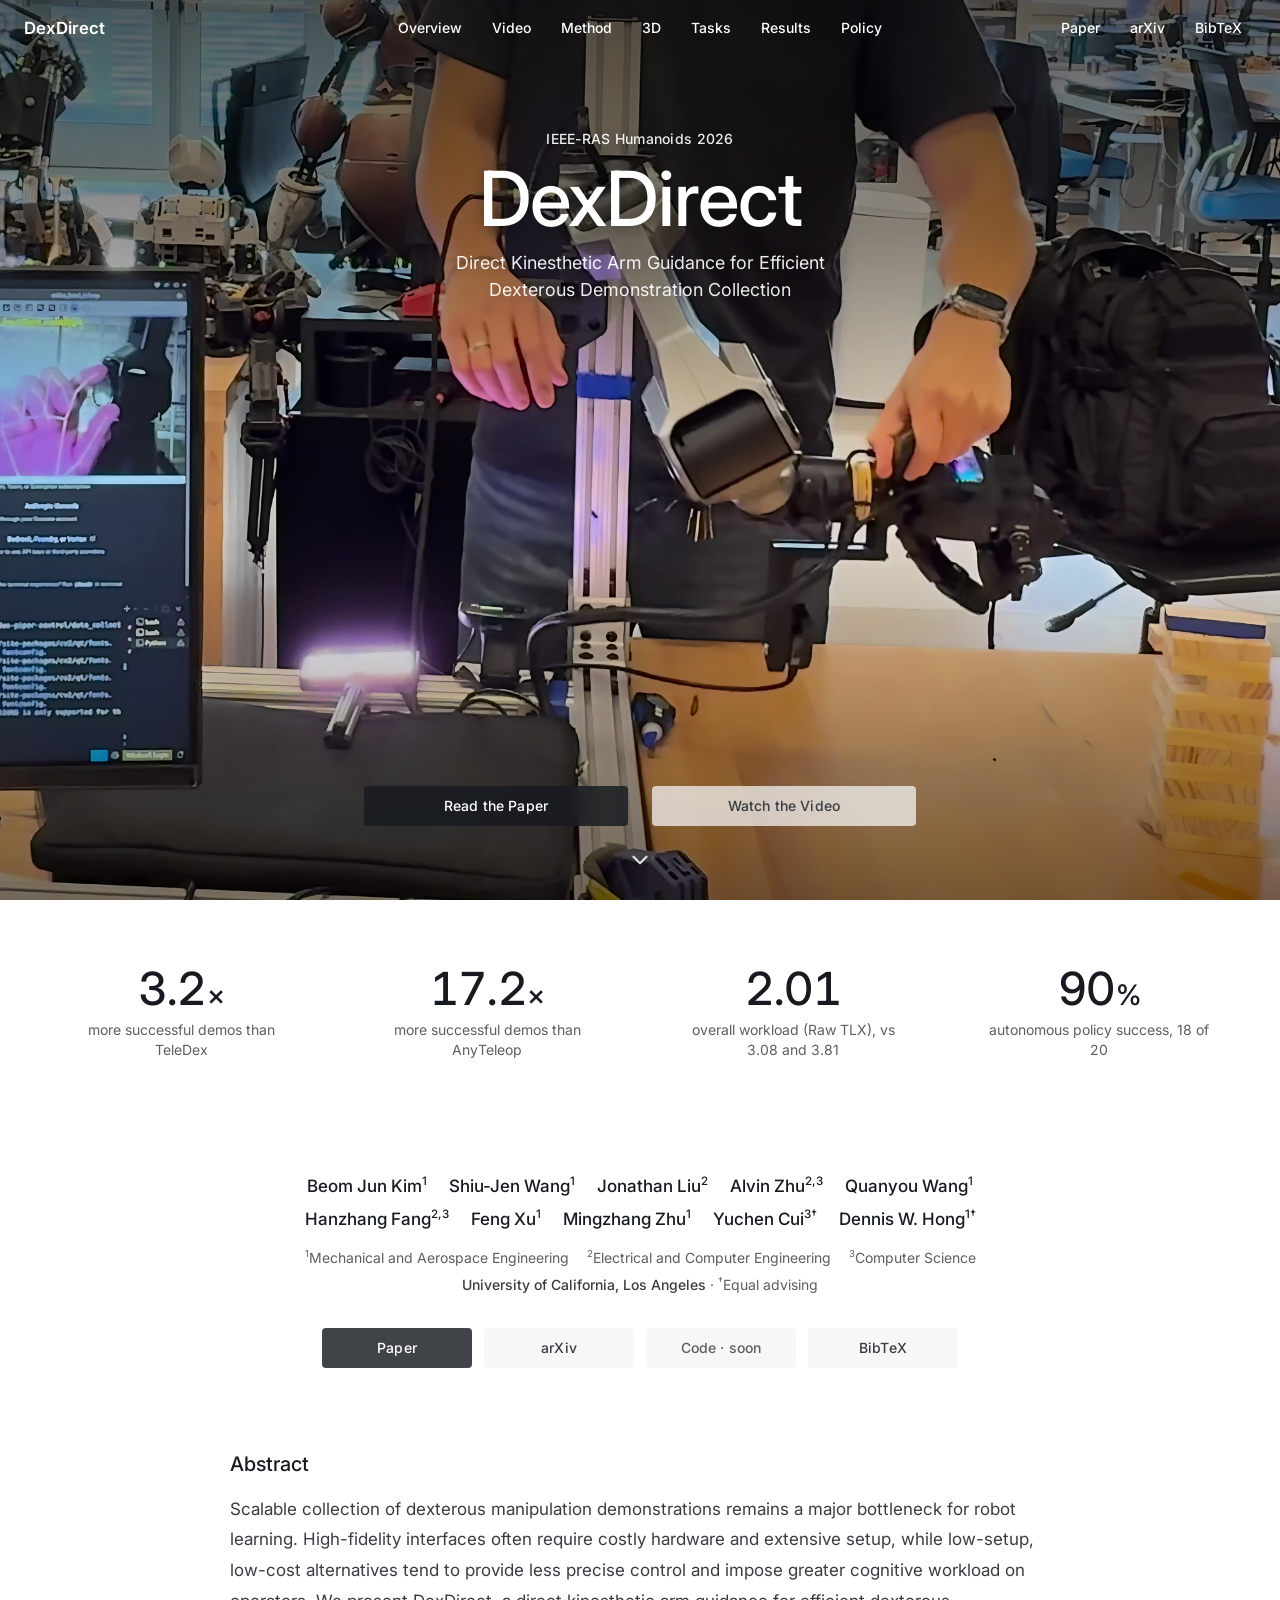
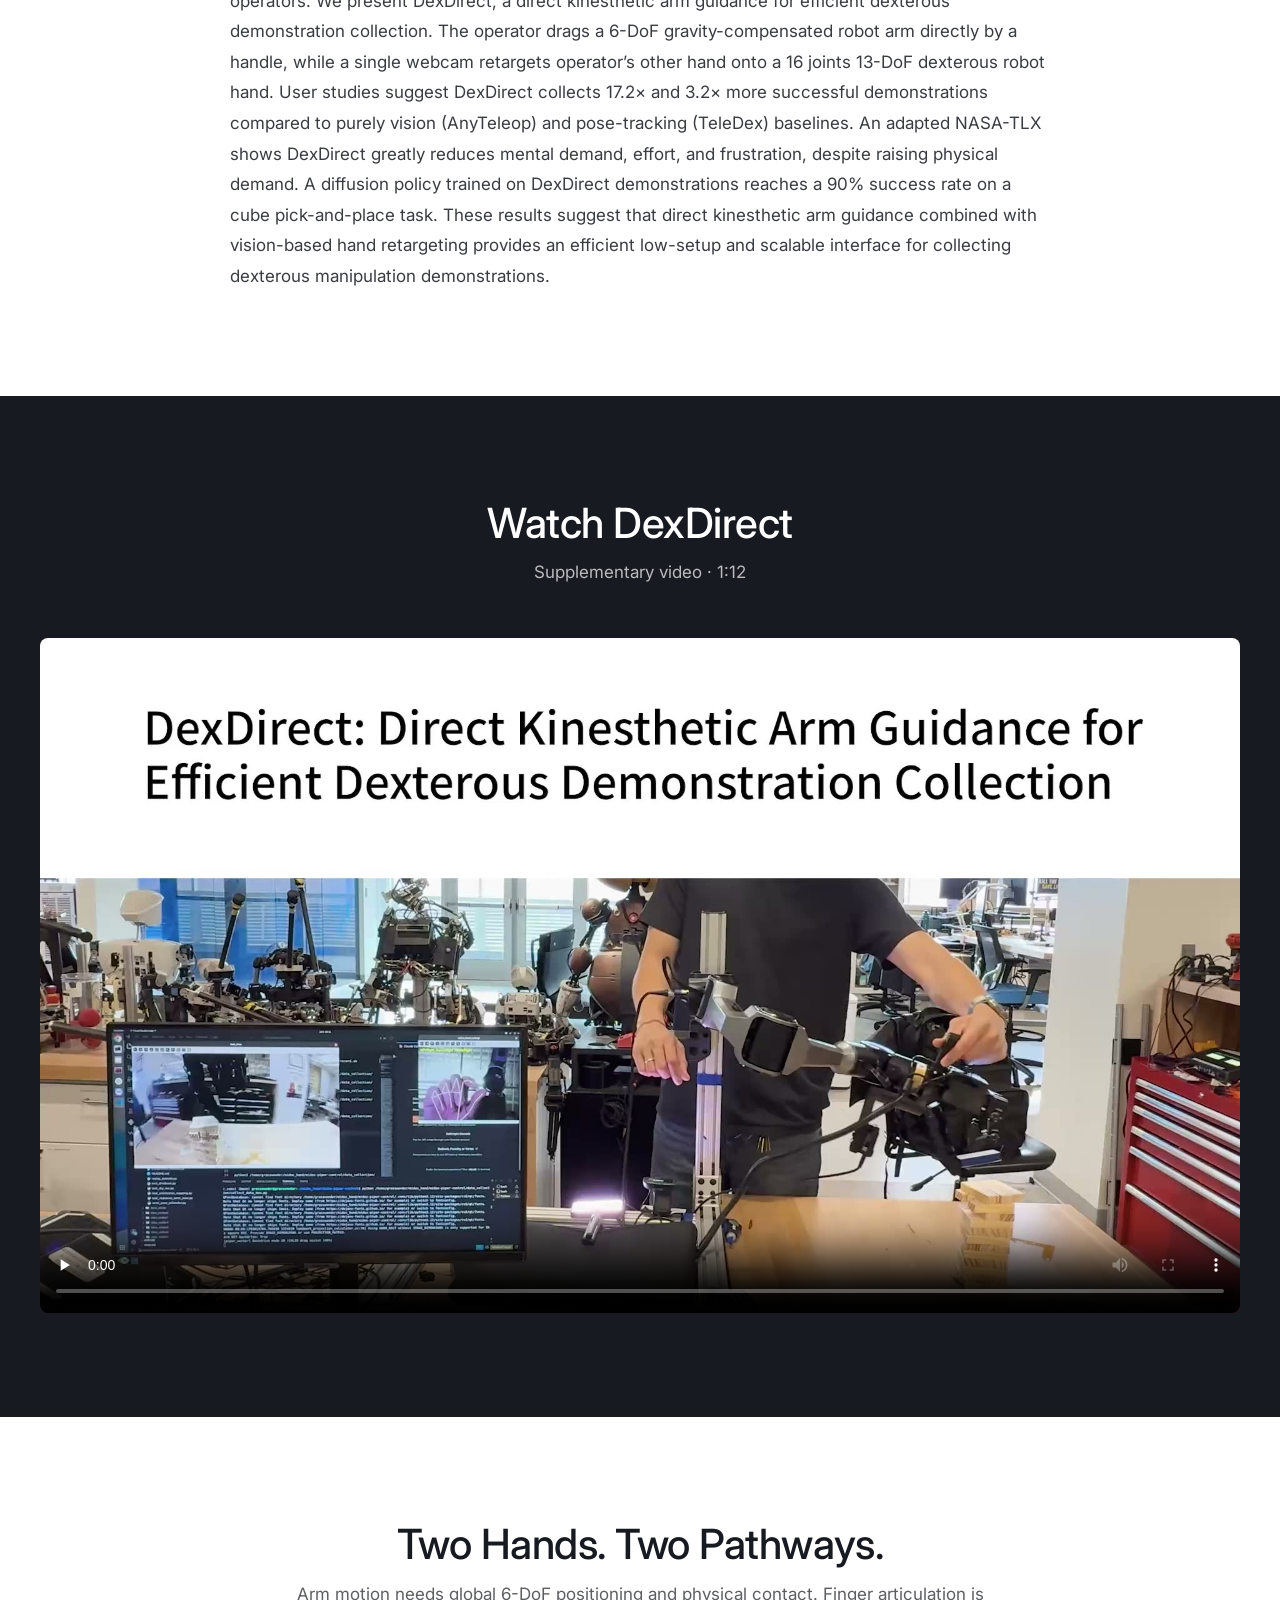
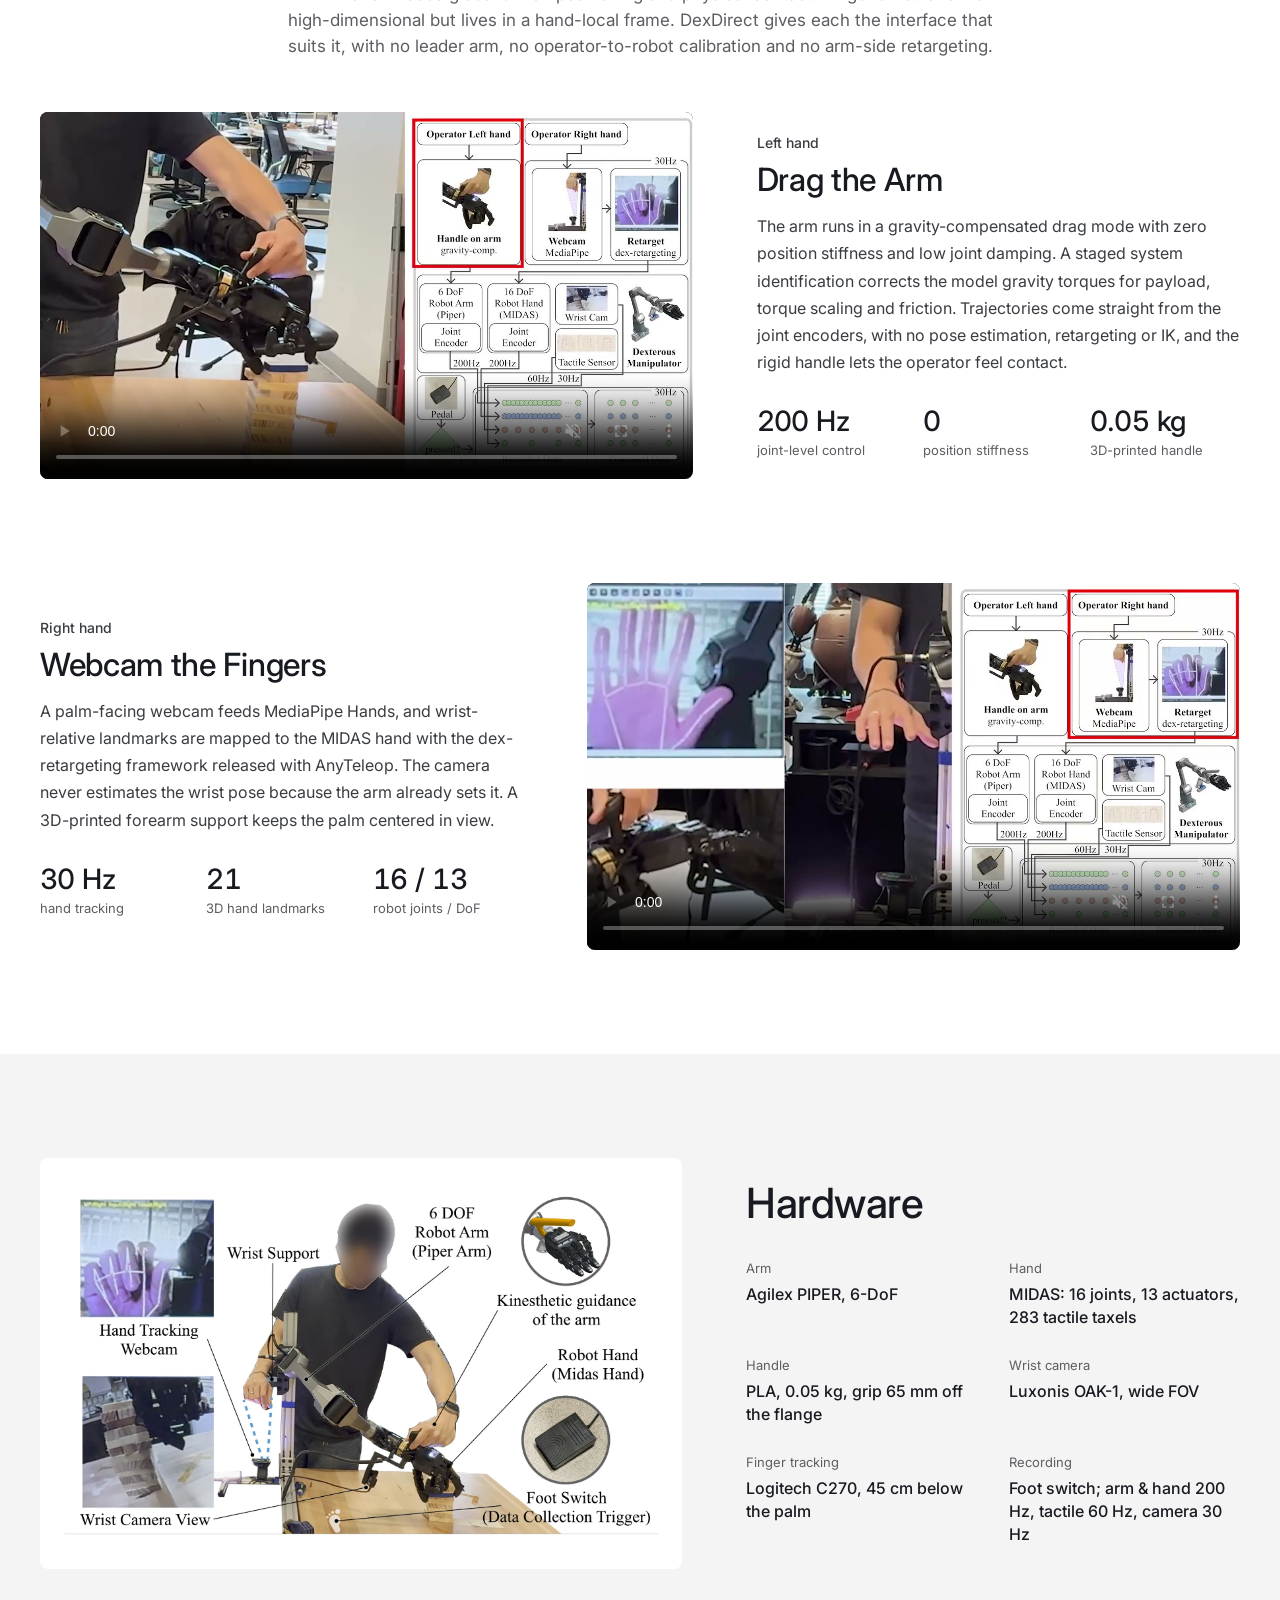
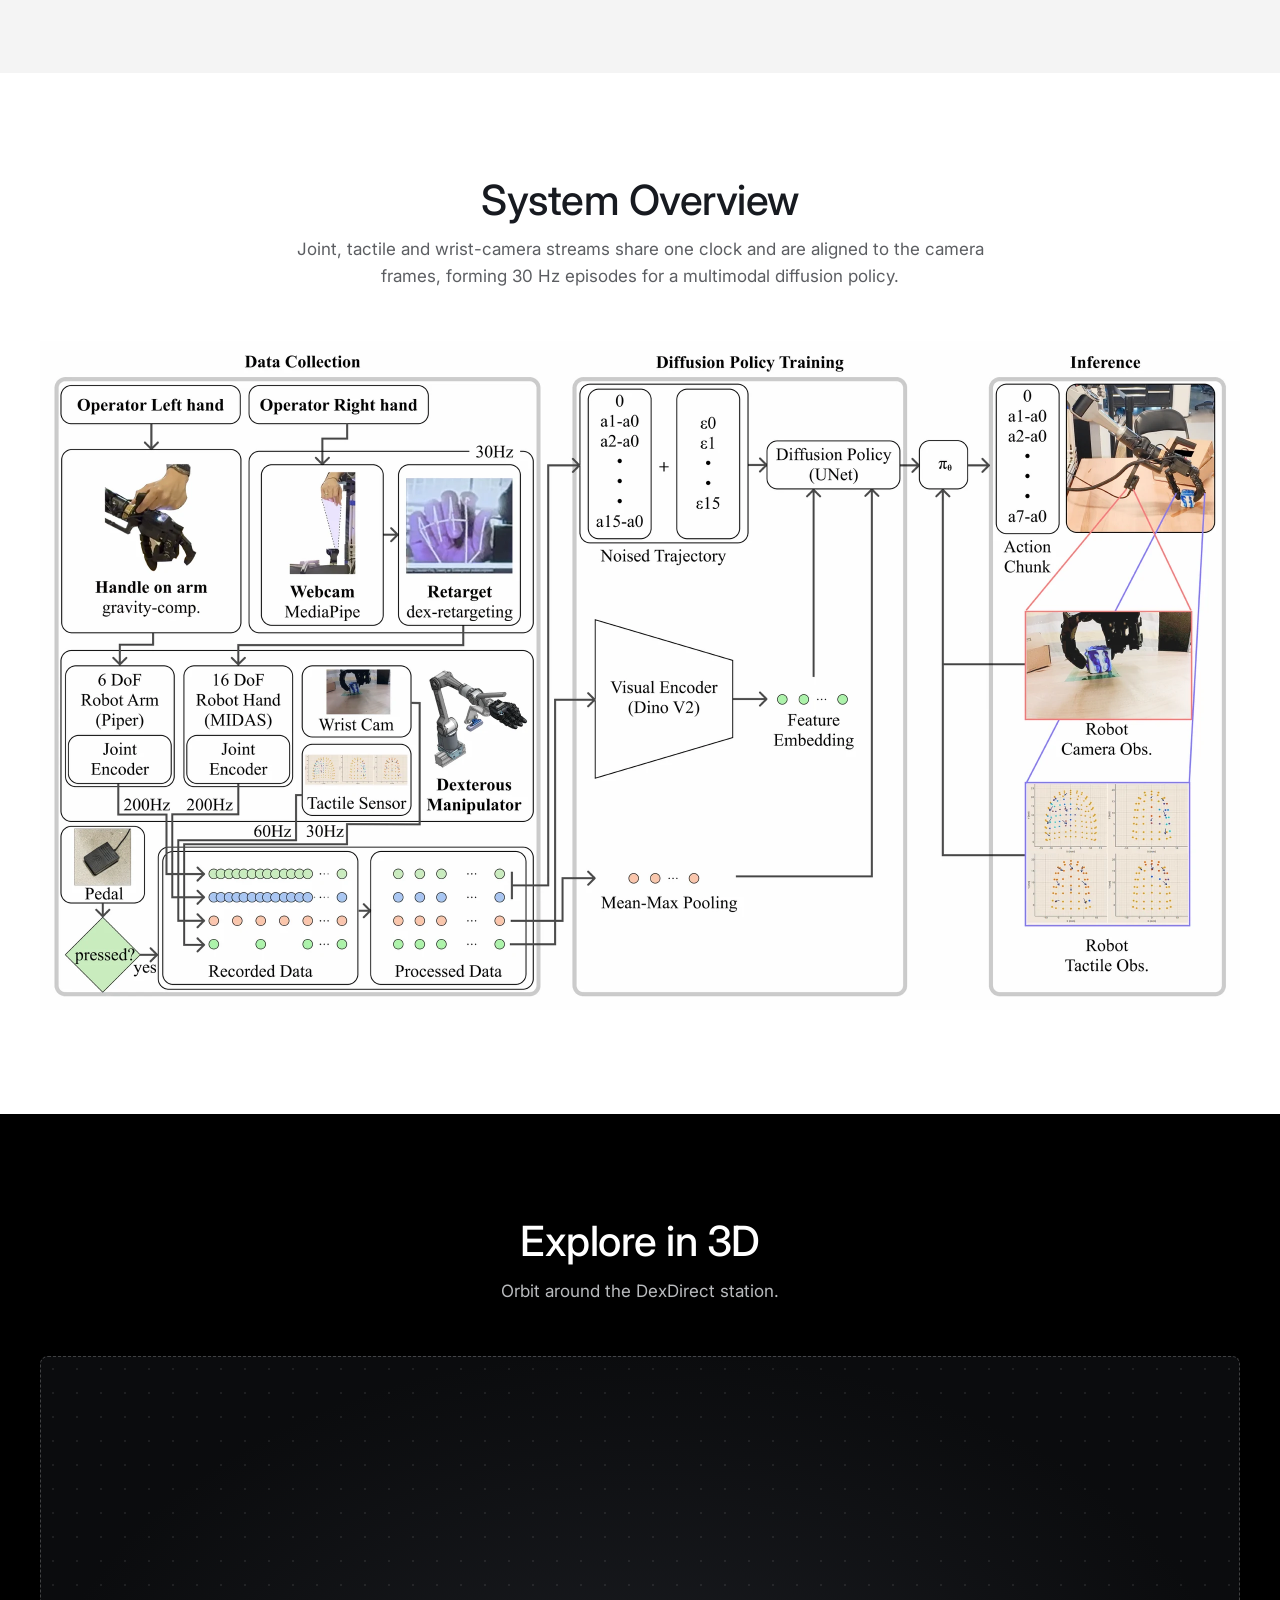
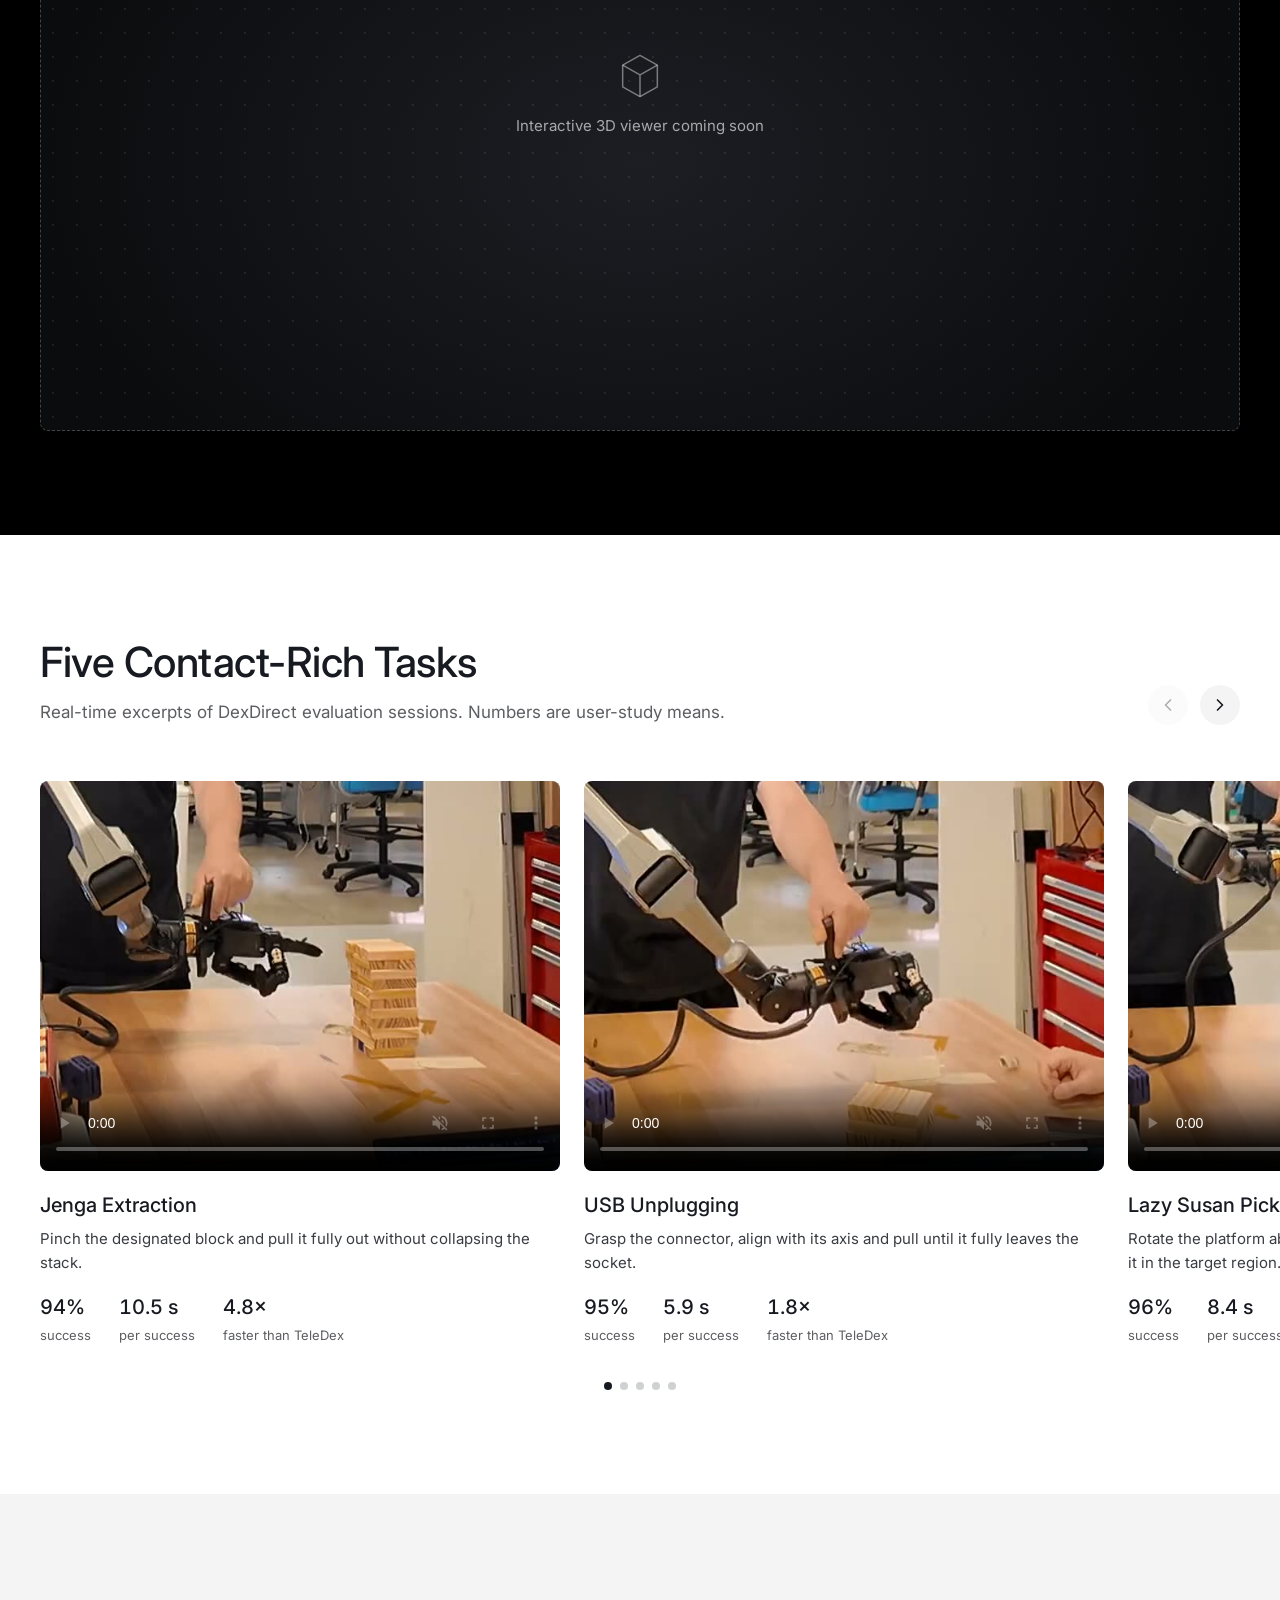
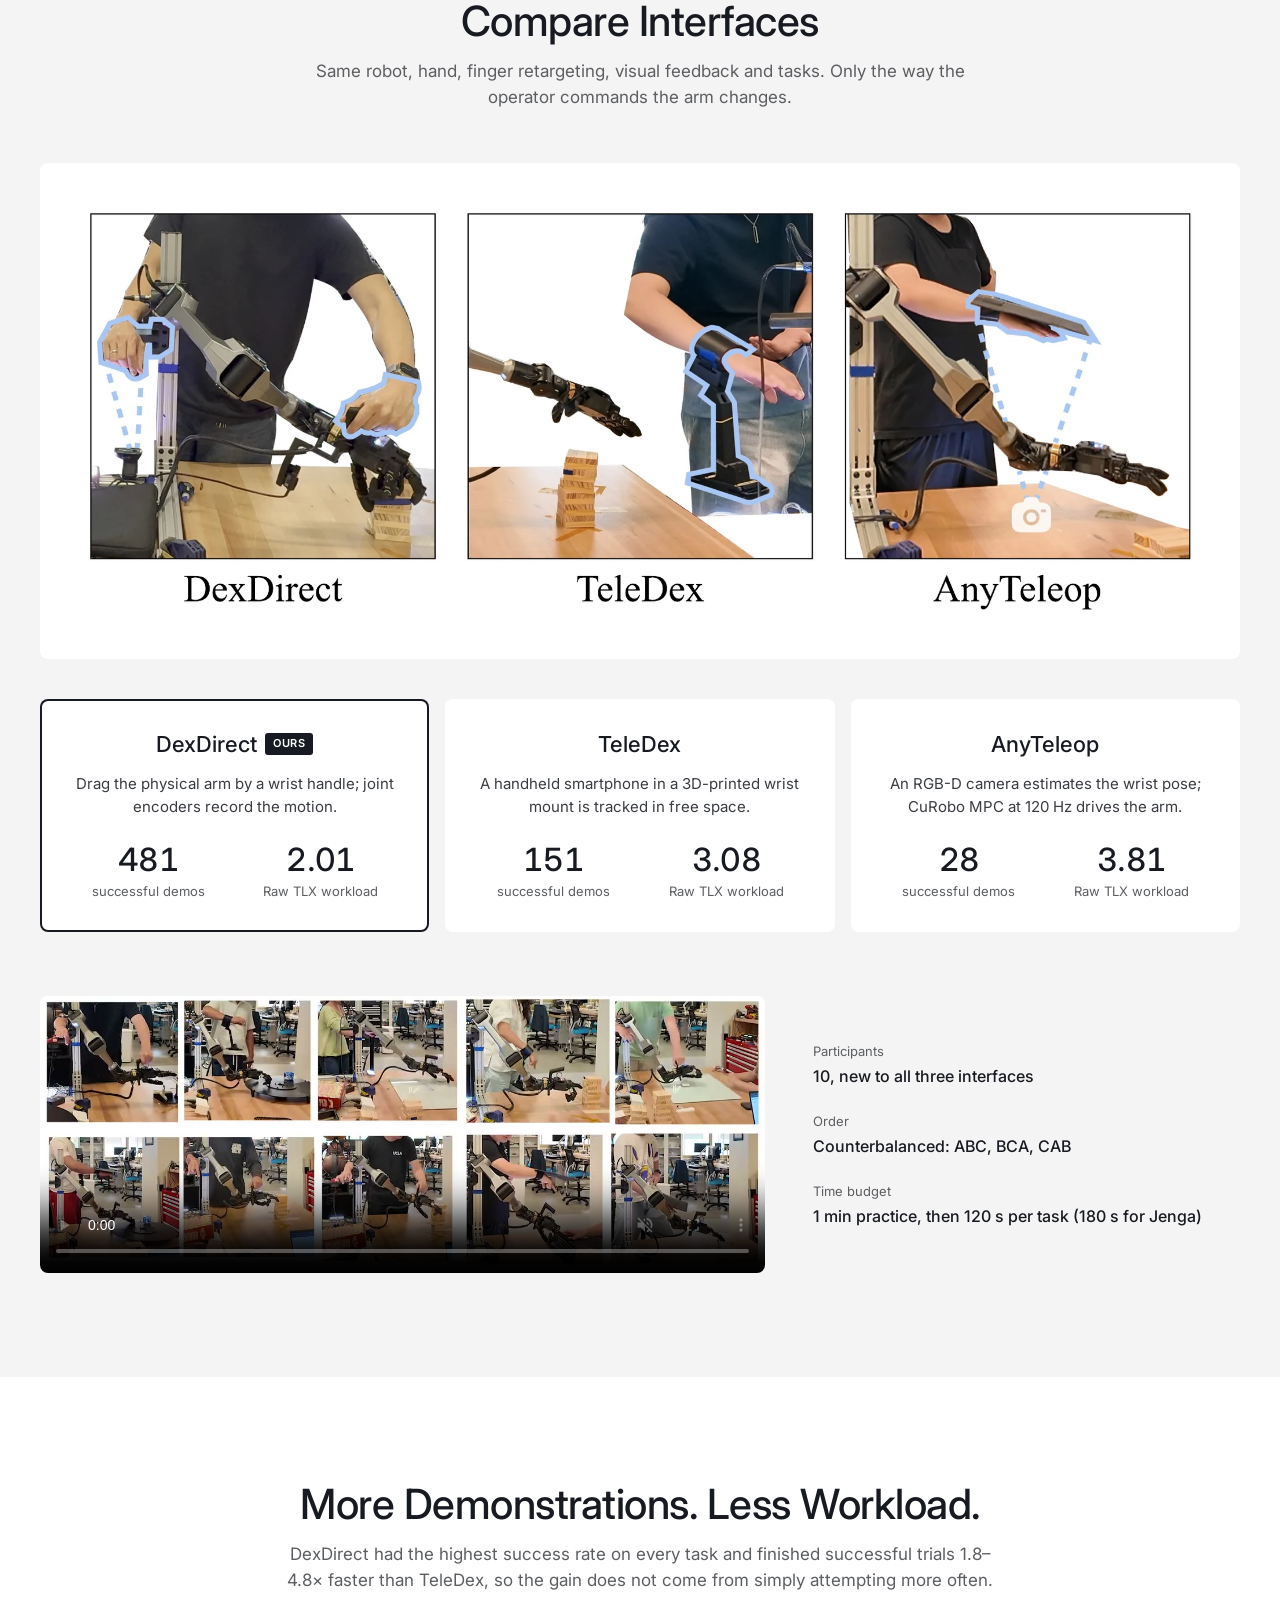
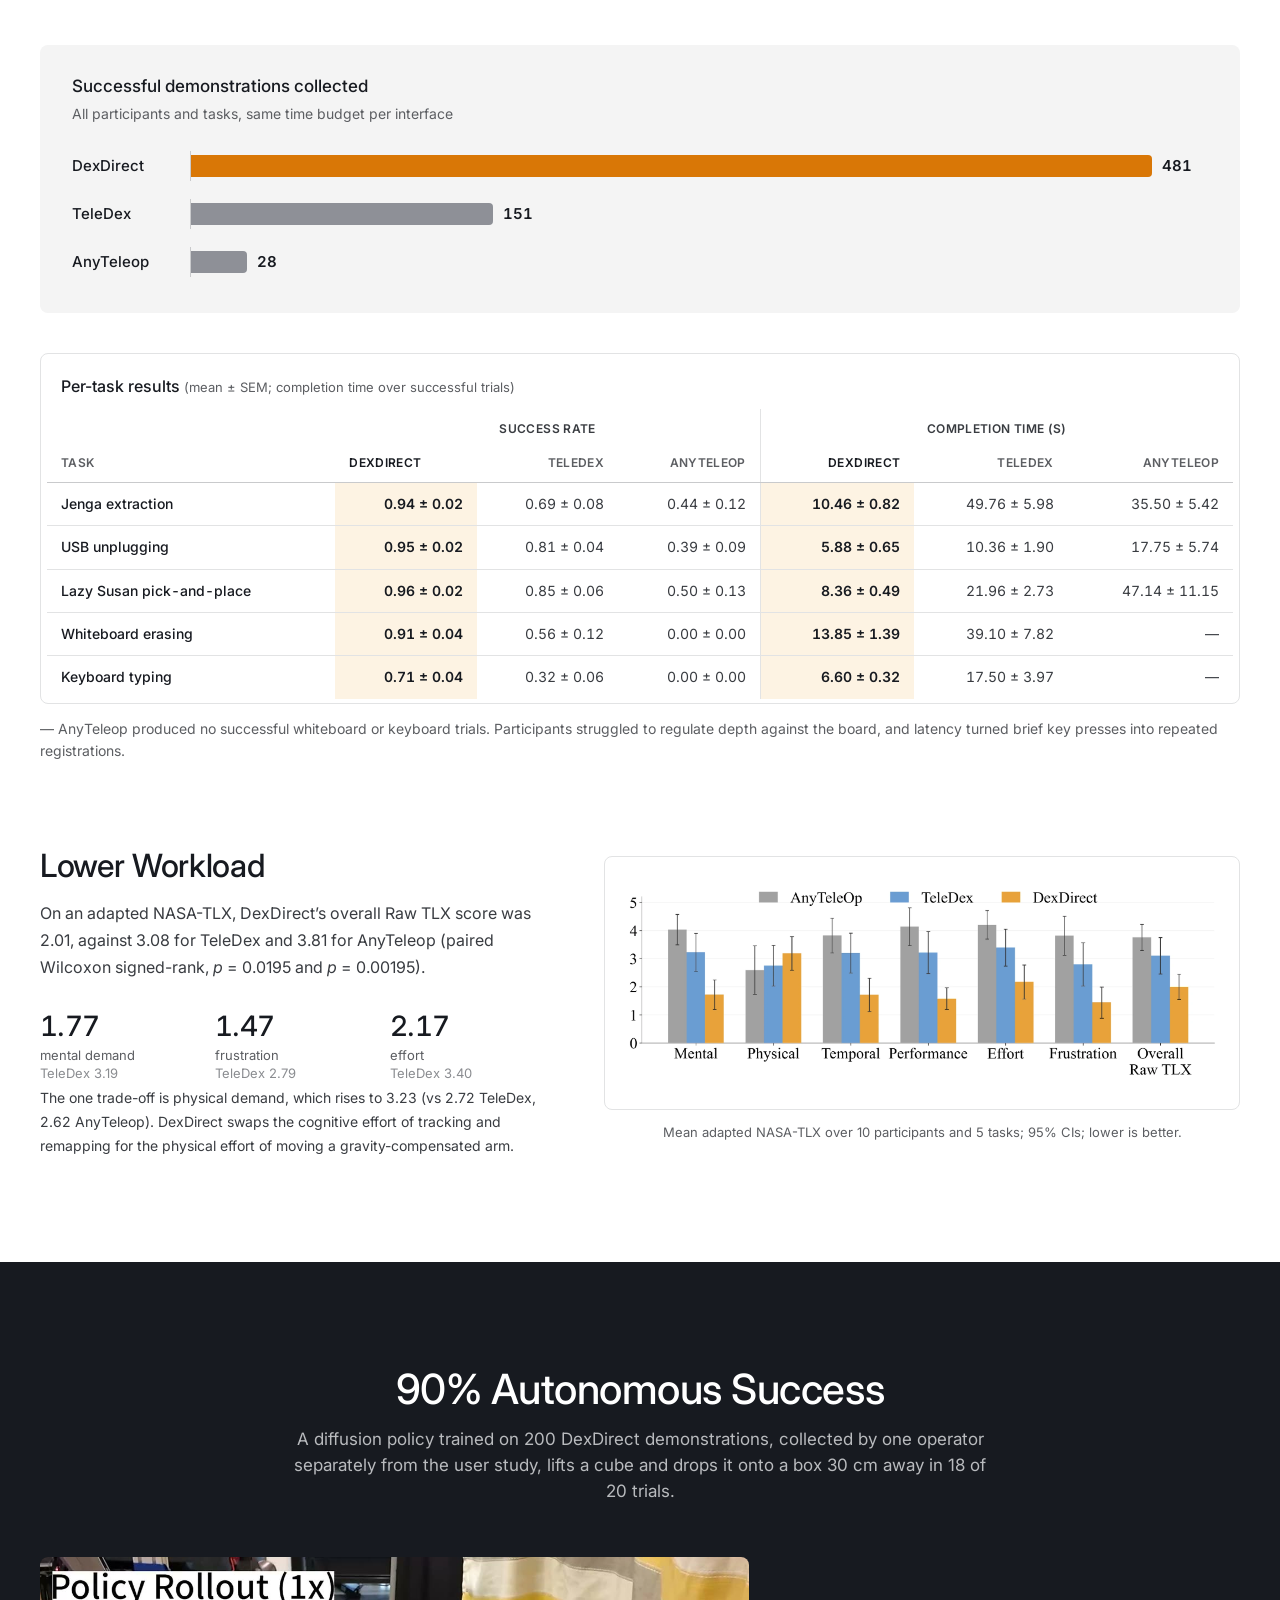
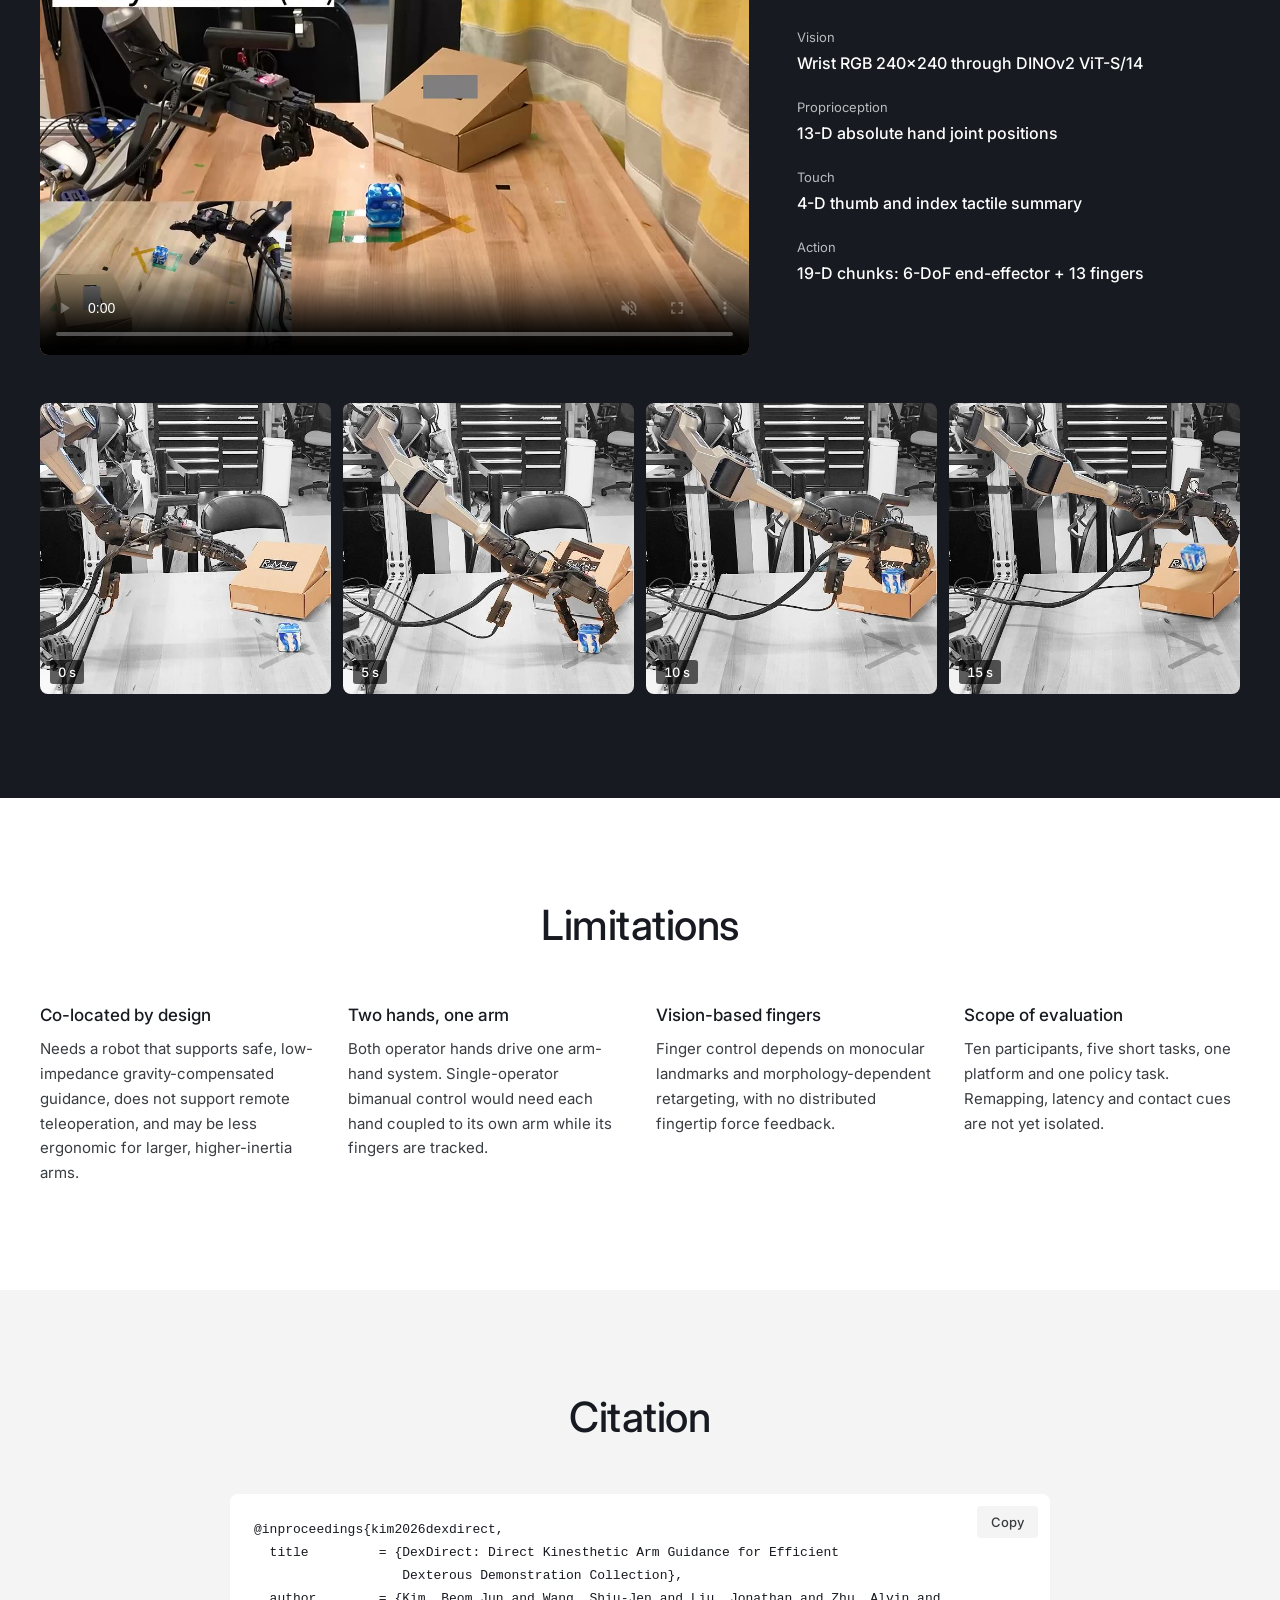
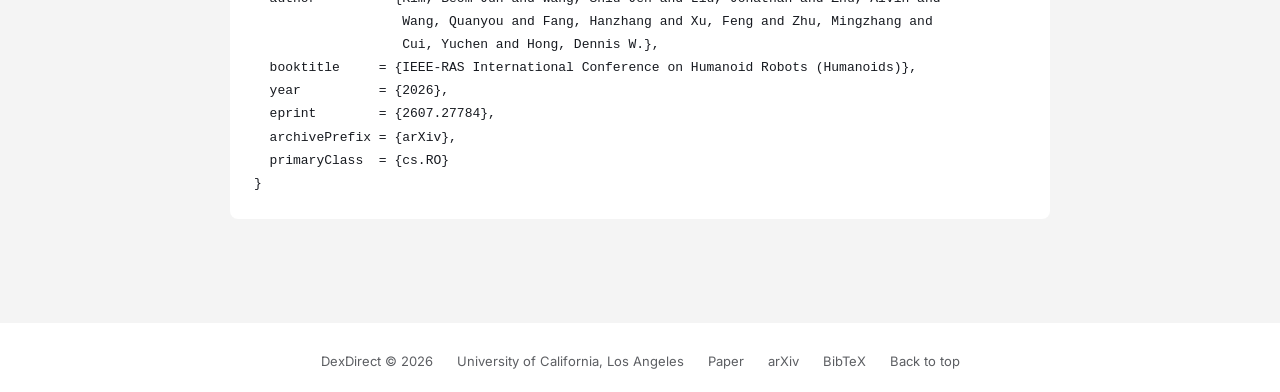
==== commit 237455fd: "Point og:url and og:image at junkeem.com/dex-direct beomjunkeem.github.io redirects to the custom do" ====
--- a/index.html
+++ b/index.html
@@ -10,8 +10,8 @@
   <meta property="og:type" content="website">
   <meta property="og:title" content="DexDirect: Direct Kinesthetic Arm Guidance for Efficient Dexterous Demonstration Collection">
   <meta property="og:description" content="Drag the arm, webcam the fingers: a low-setup interface for collecting dexterous manipulation demonstrations. IEEE-RAS Humanoids 2026.">
-  <meta property="og:url" content="https://beomjunkeem.github.io/dex-direct/">
-  <meta property="og:image" content="https://beomjunkeem.github.io/dex-direct/static/images/og.jpg">
+  <meta property="og:url" content="https://junkeem.com/dex-direct/">
+  <meta property="og:image" content="https://junkeem.com/dex-direct/static/images/og.jpg">
   <meta name="twitter:card" content="summary_large_image">
 
   <link rel="icon" href="static/images/favicon.svg" type="image/svg+xml">
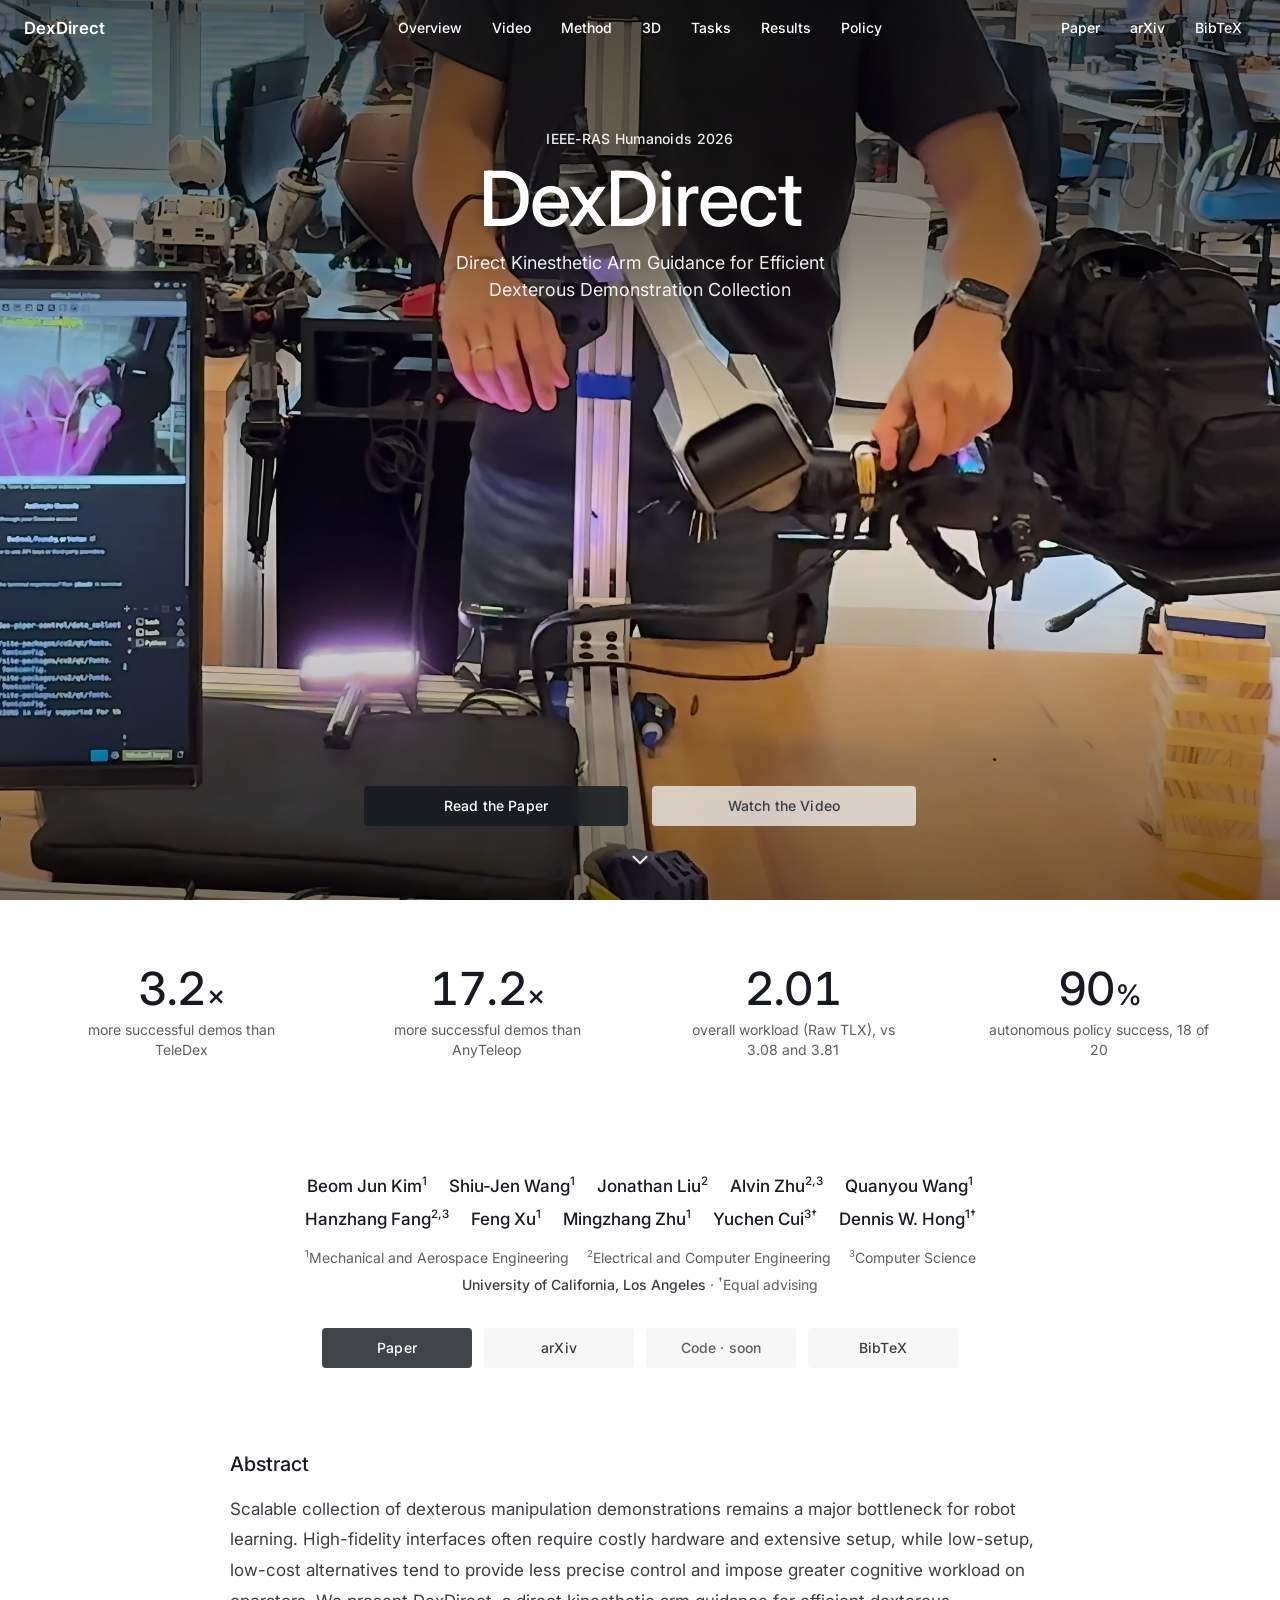
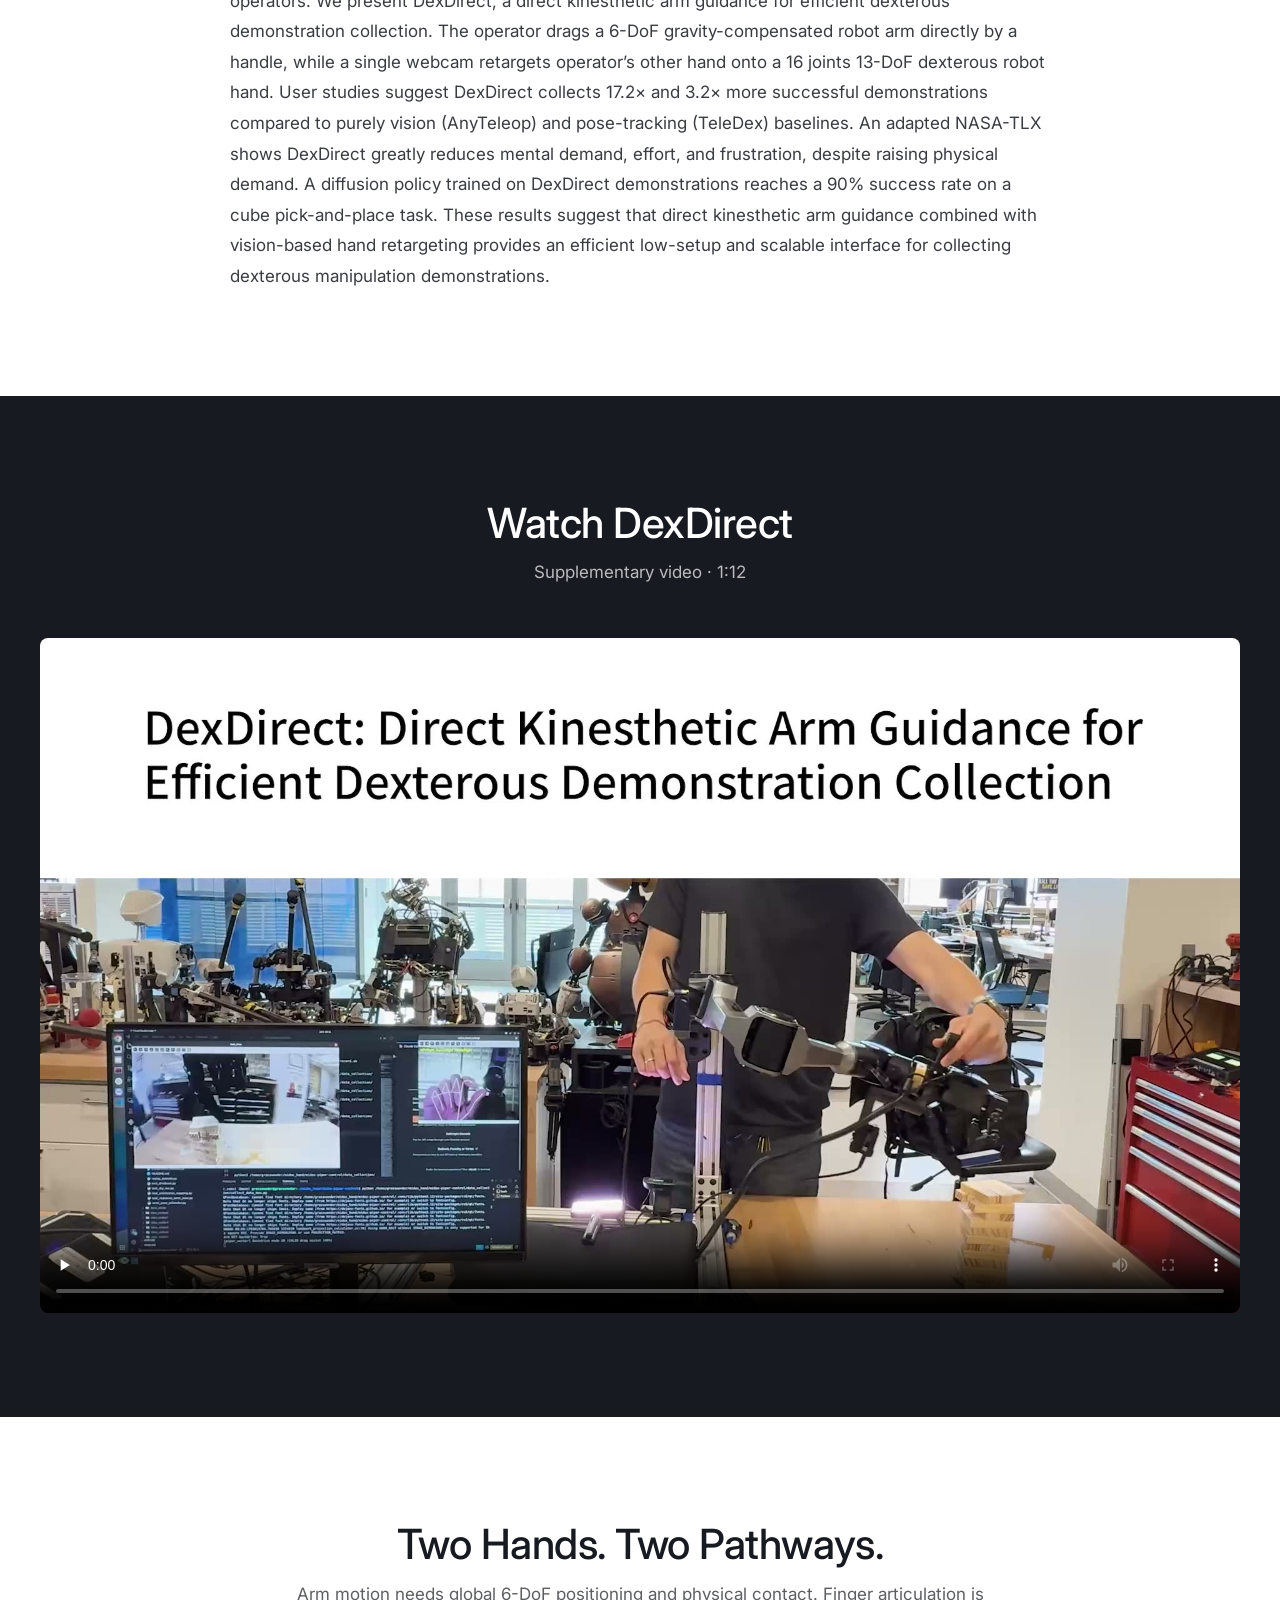
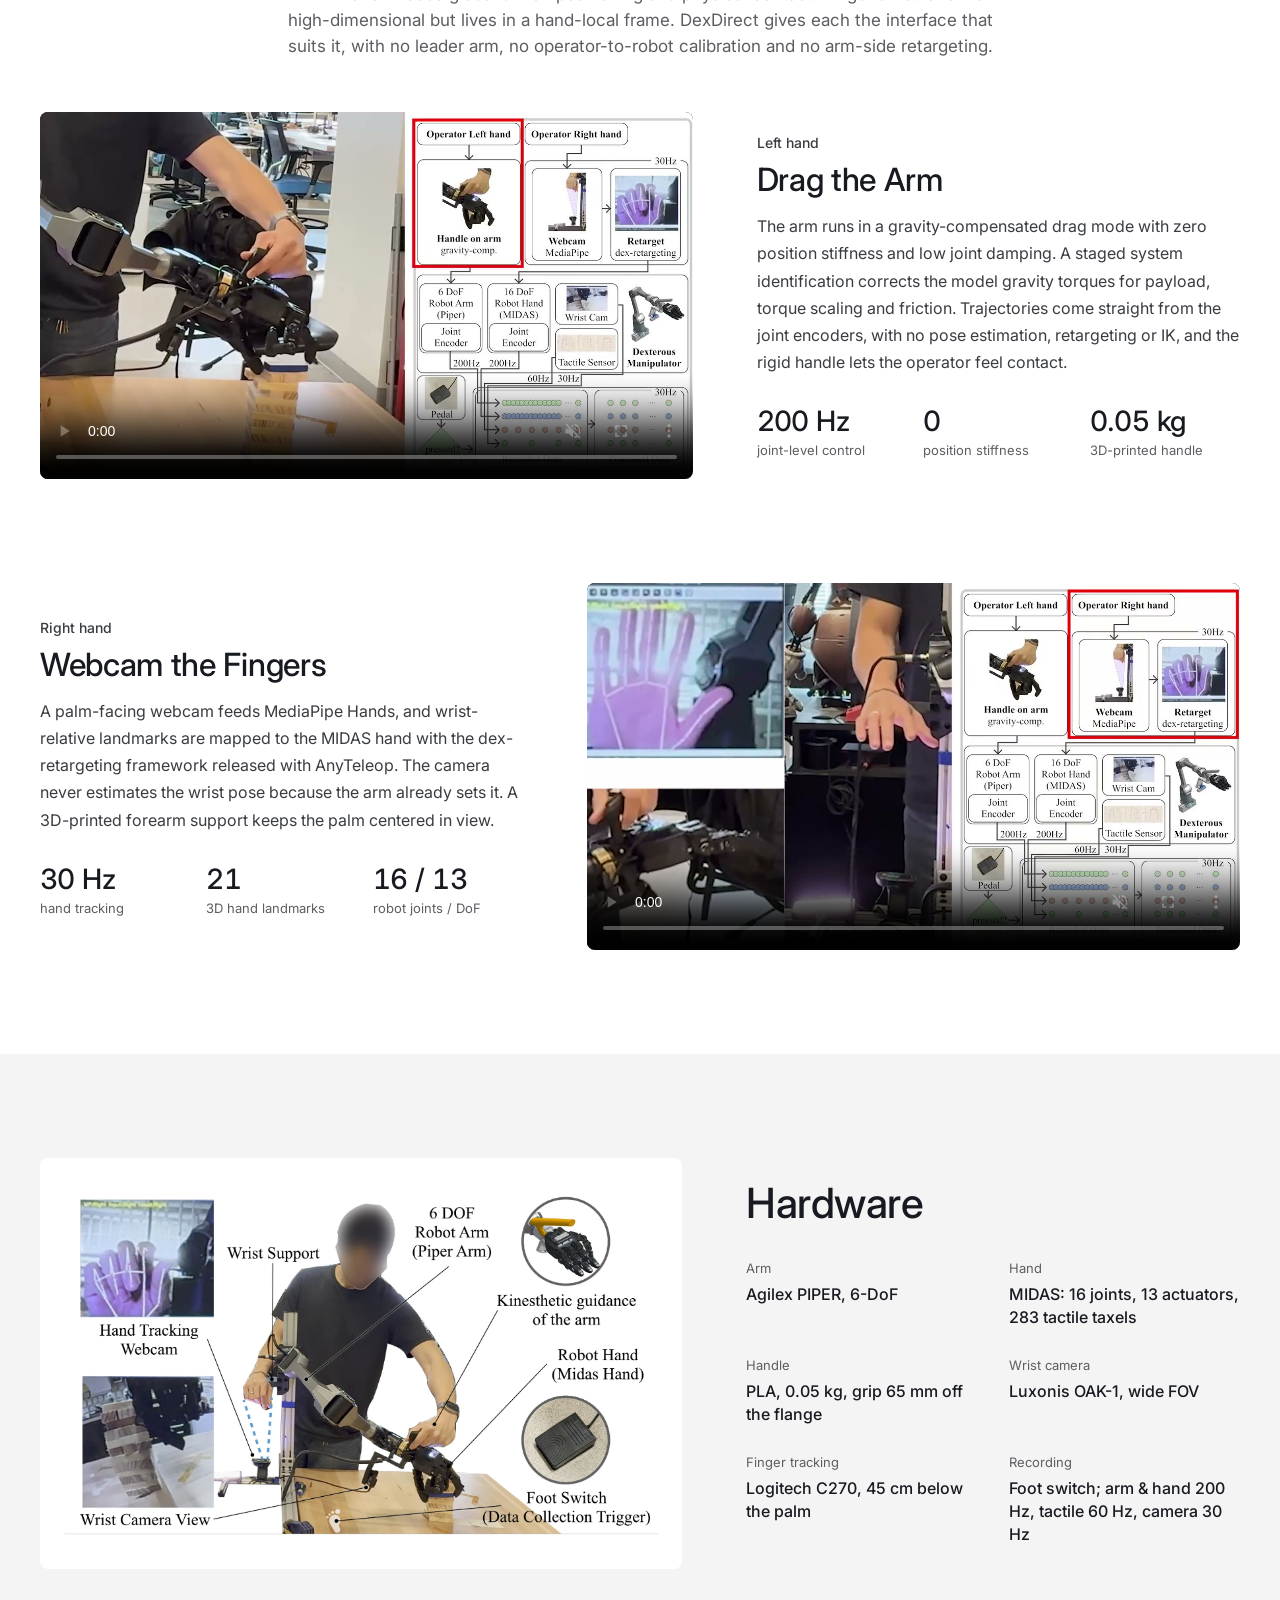
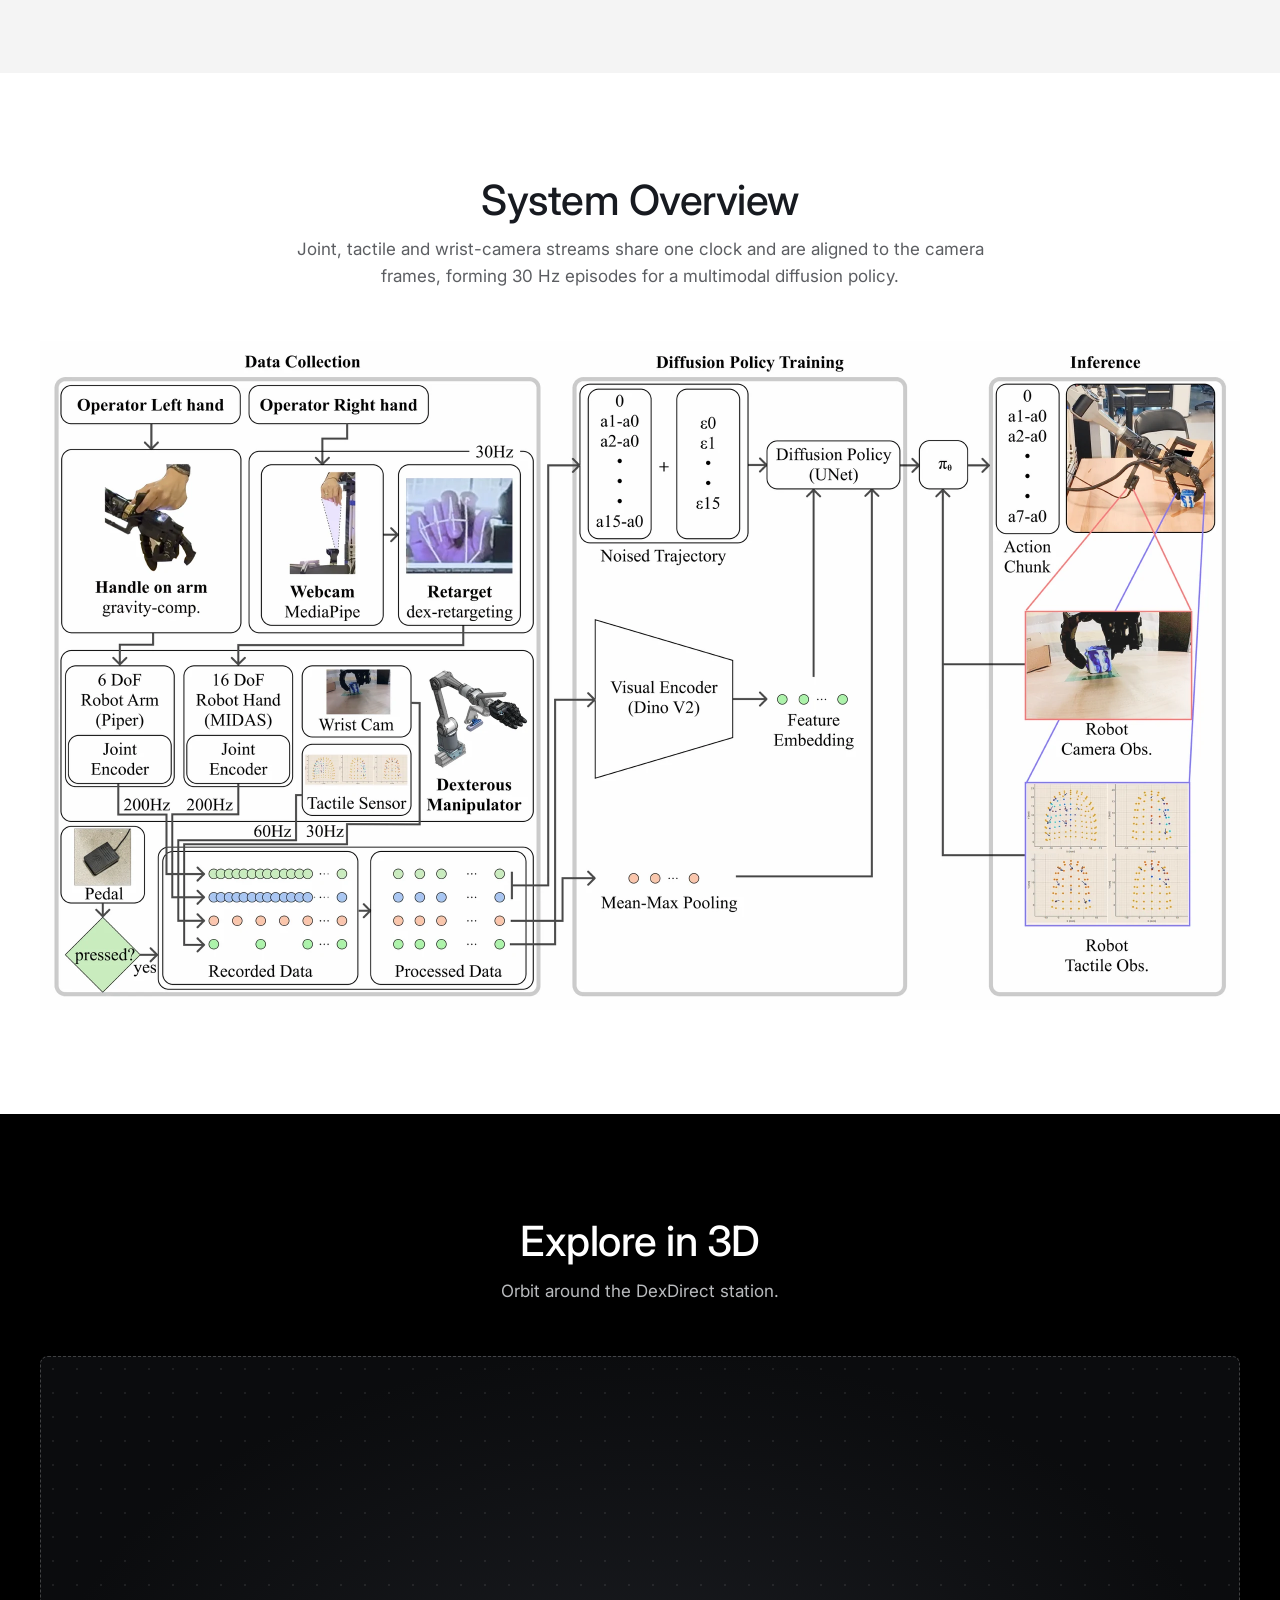
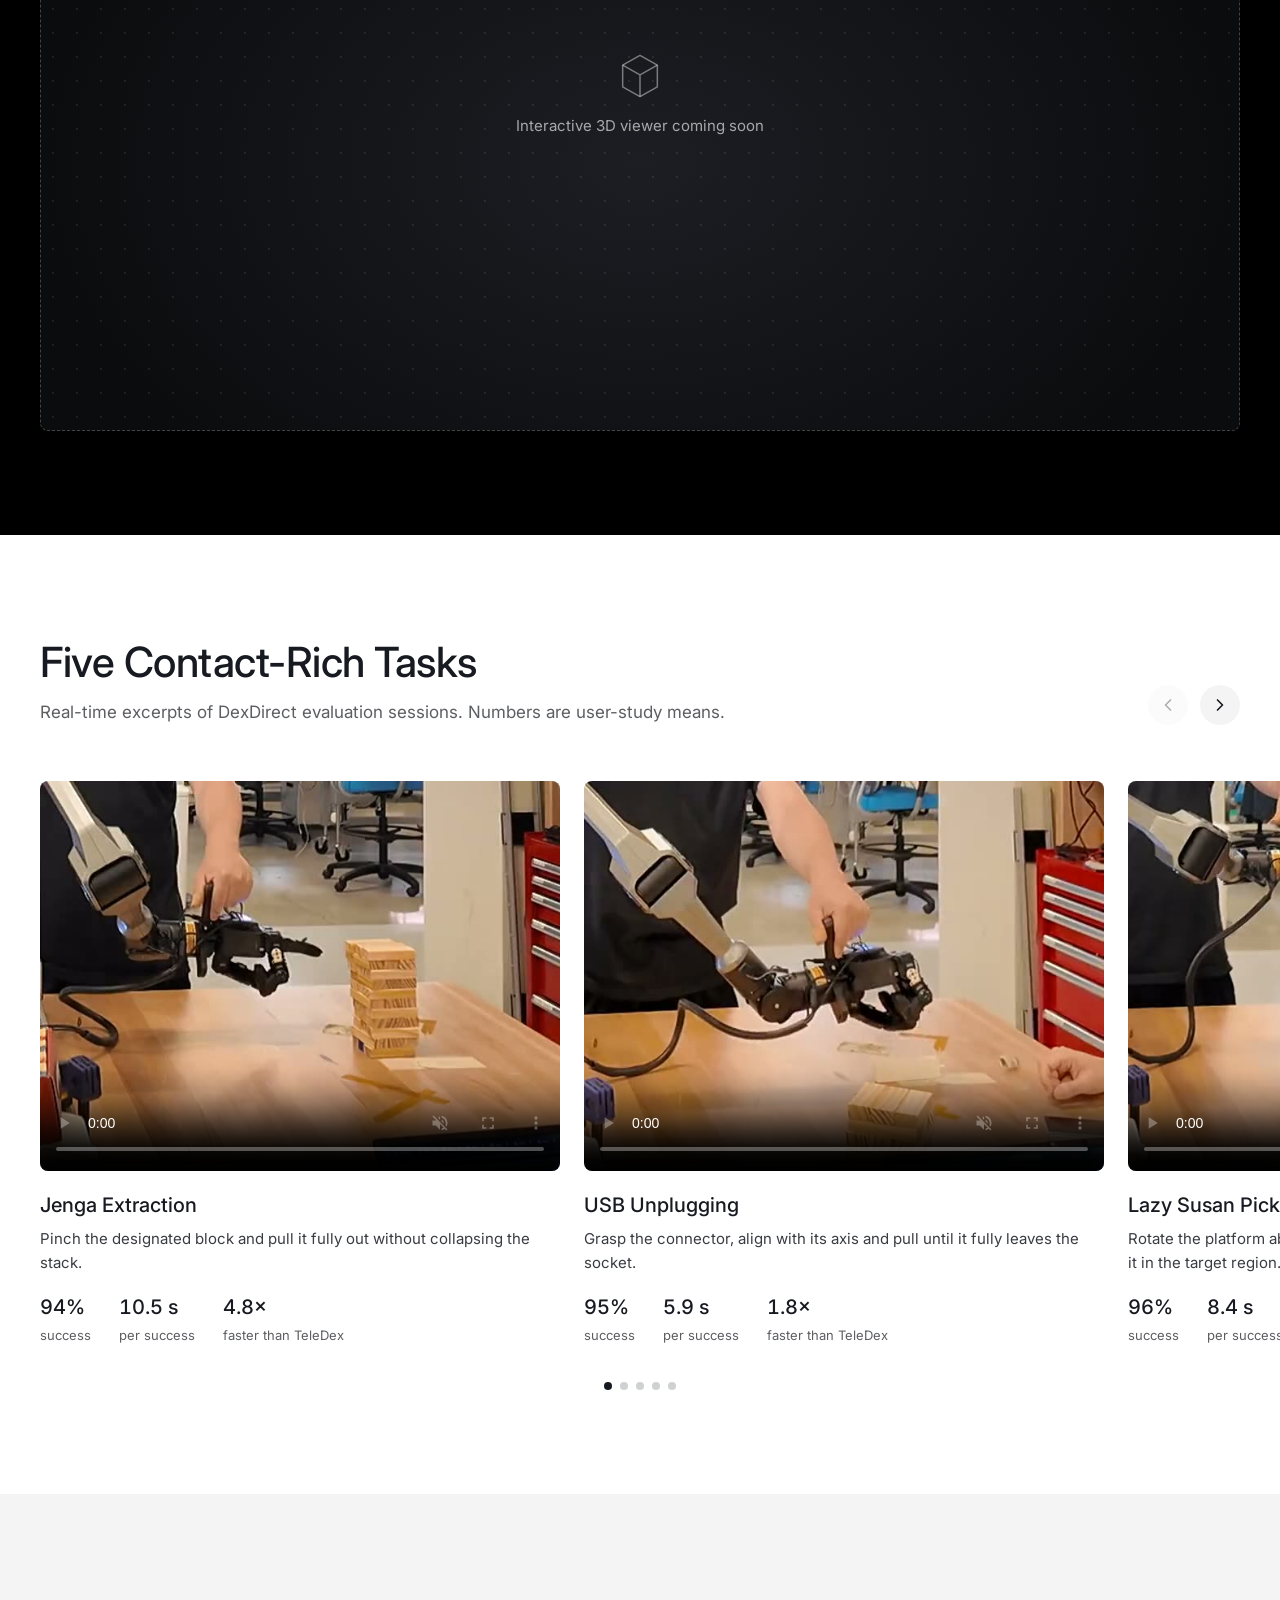
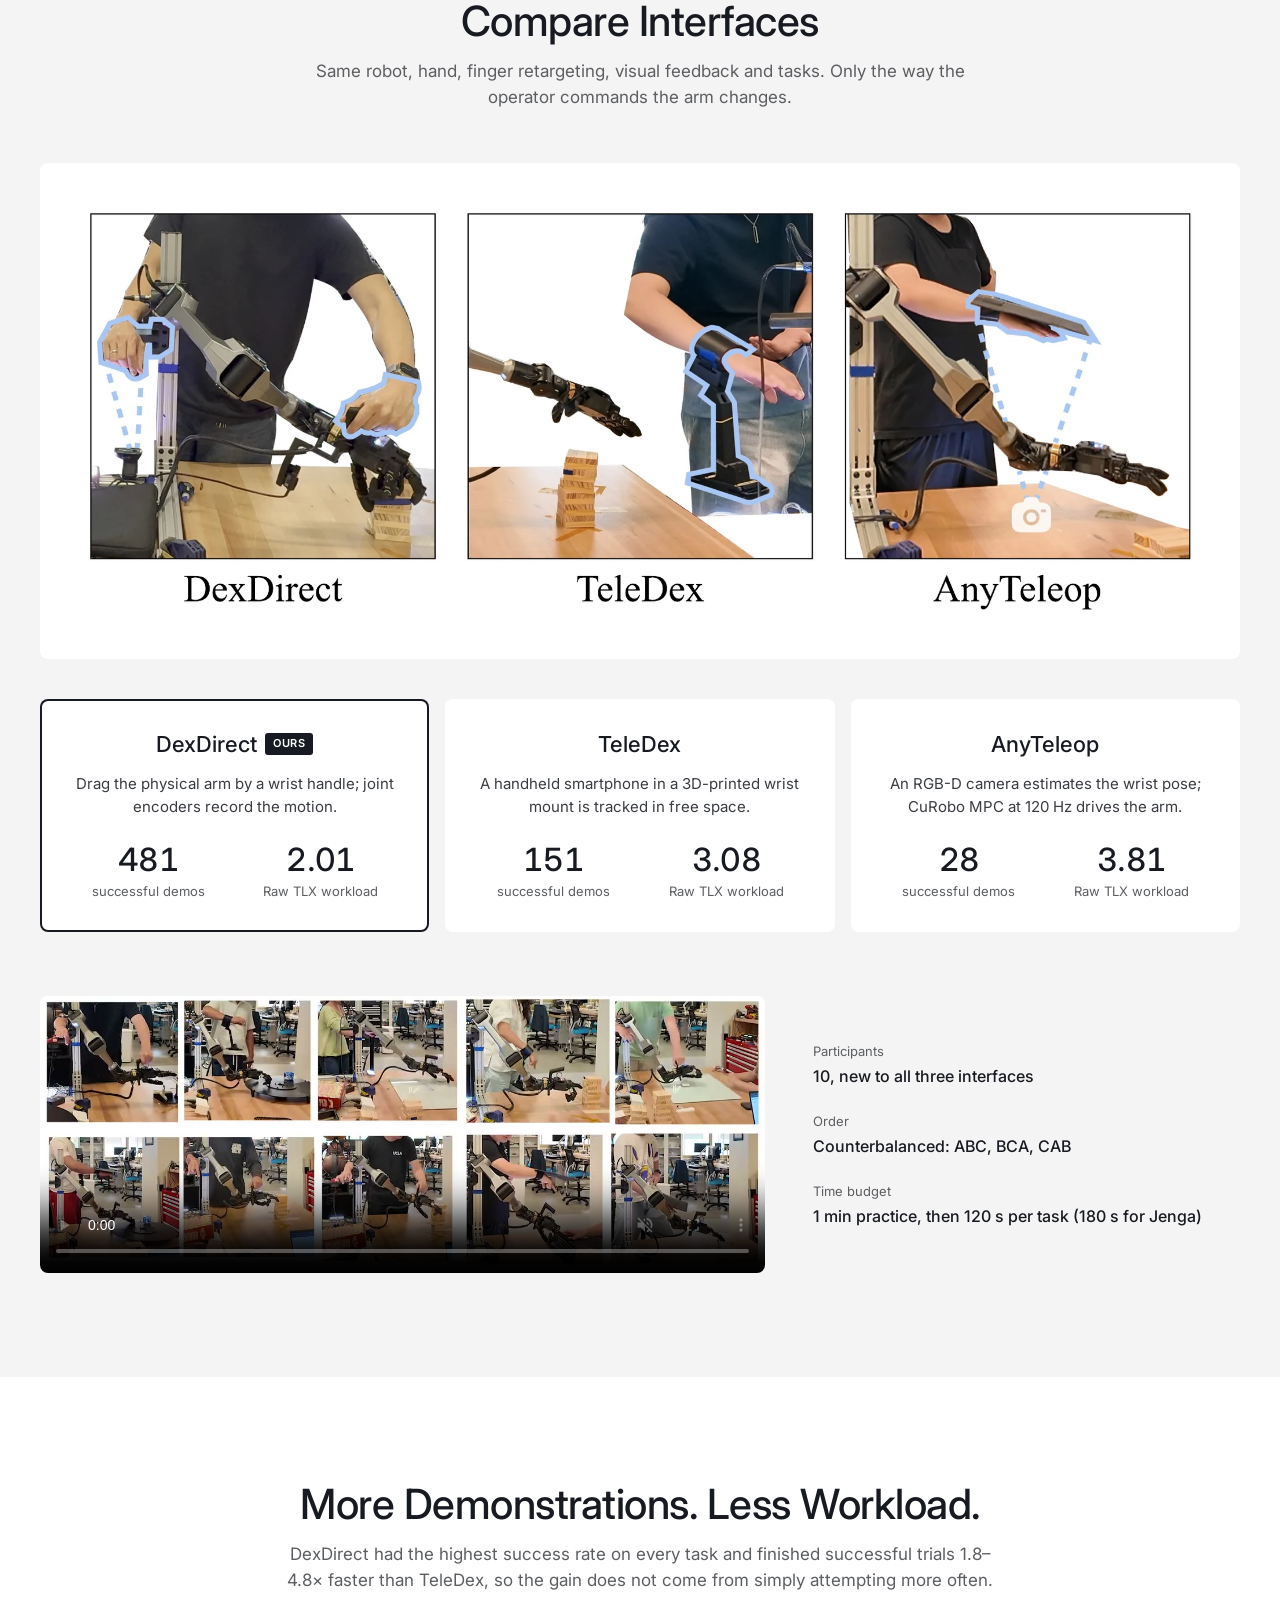
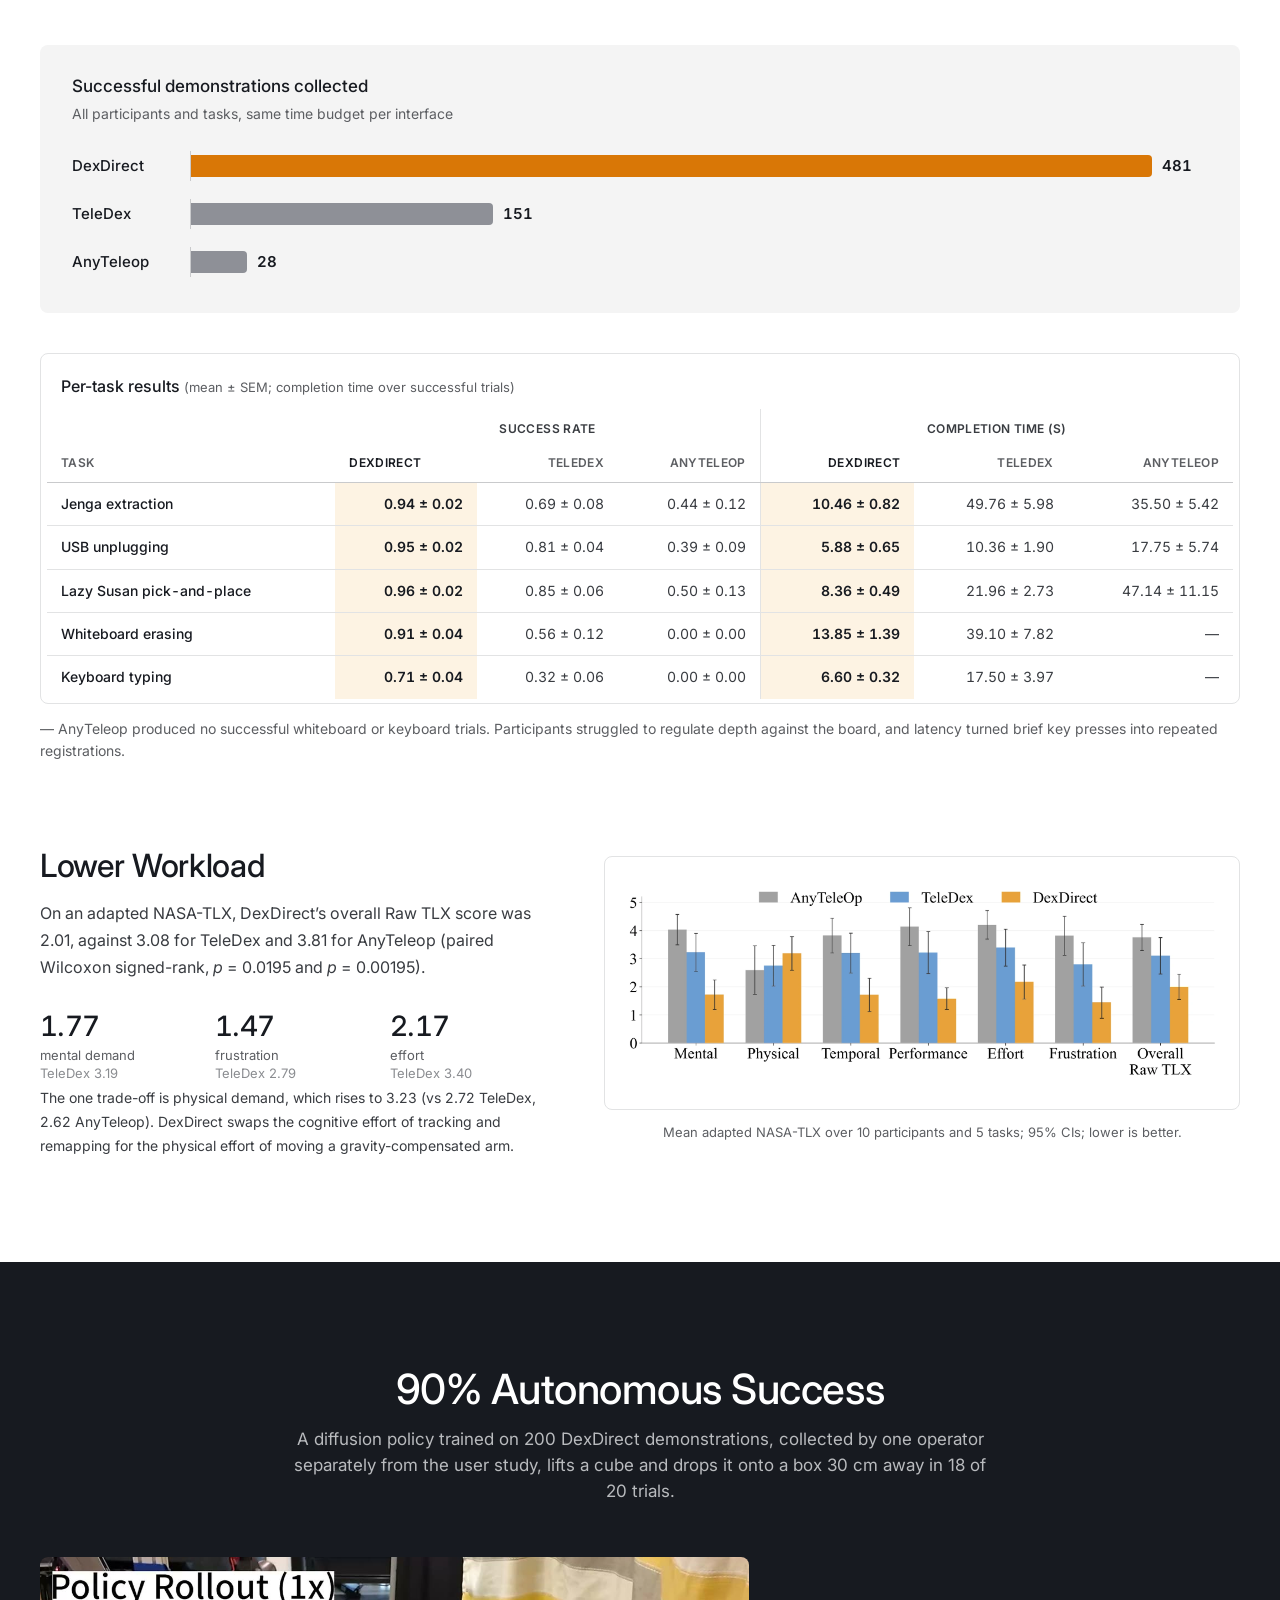
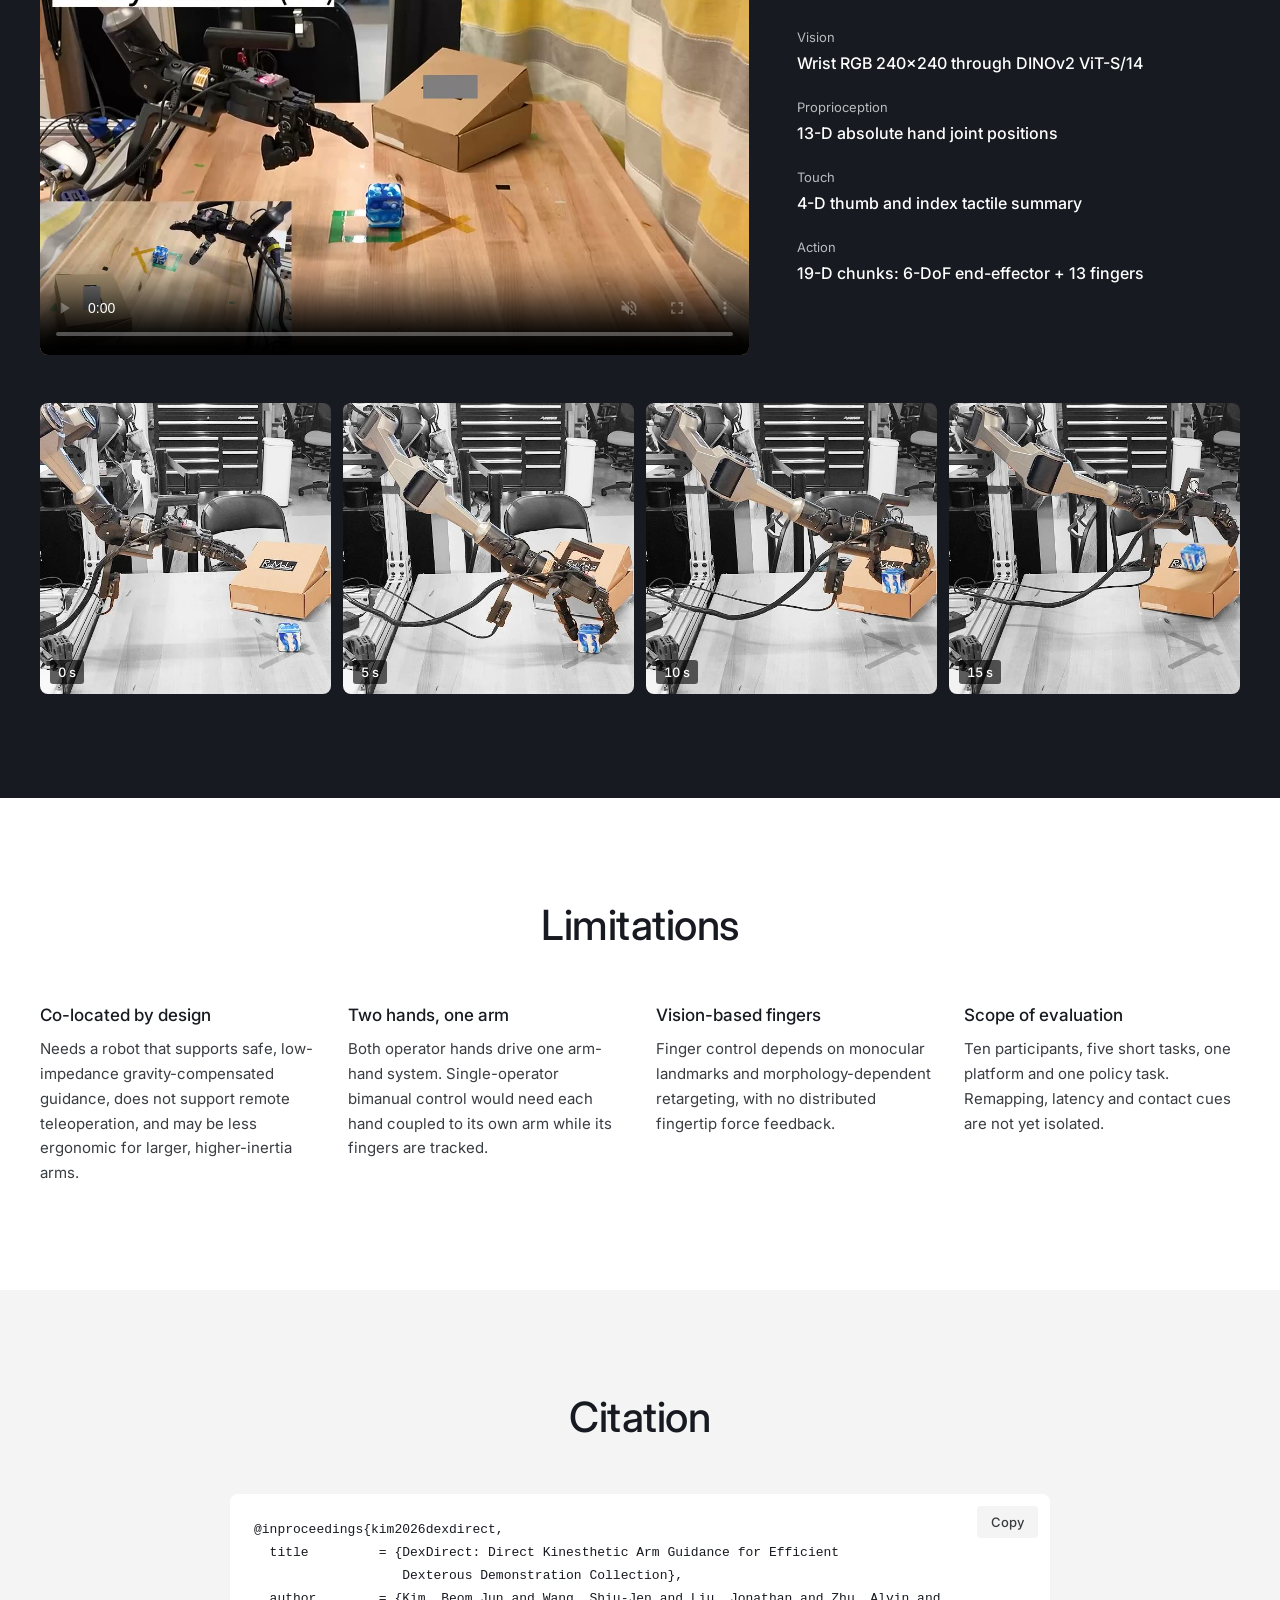
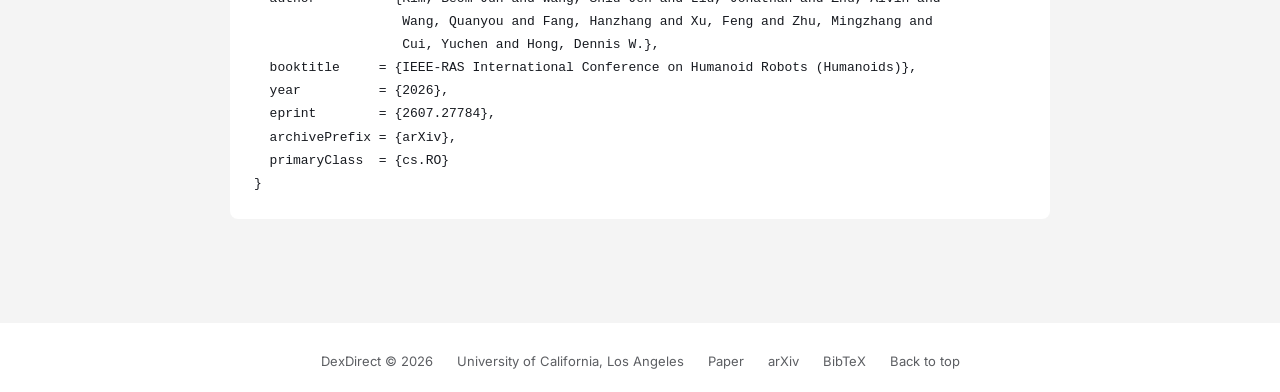
==== commit 850fb5c2: "Use beomjunkeem.github.io/dex-direct for og:url and og:image Co-Authored-By: Claude Opus 5.5 <norepl" ====
--- a/index.html
+++ b/index.html
@@ -10,8 +10,8 @@
   <meta property="og:type" content="website">
   <meta property="og:title" content="DexDirect: Direct Kinesthetic Arm Guidance for Efficient Dexterous Demonstration Collection">
   <meta property="og:description" content="Drag the arm, webcam the fingers: a low-setup interface for collecting dexterous manipulation demonstrations. IEEE-RAS Humanoids 2026.">
-  <meta property="og:url" content="https://junkeem.com/dex-direct/">
-  <meta property="og:image" content="https://junkeem.com/dex-direct/static/images/og.jpg">
+  <meta property="og:url" content="https://beomjunkeem.github.io/dex-direct/">
+  <meta property="og:image" content="https://beomjunkeem.github.io/dex-direct/static/images/og.jpg">
   <meta name="twitter:card" content="summary_large_image">
 
   <link rel="icon" href="static/images/favicon.svg" type="image/svg+xml">
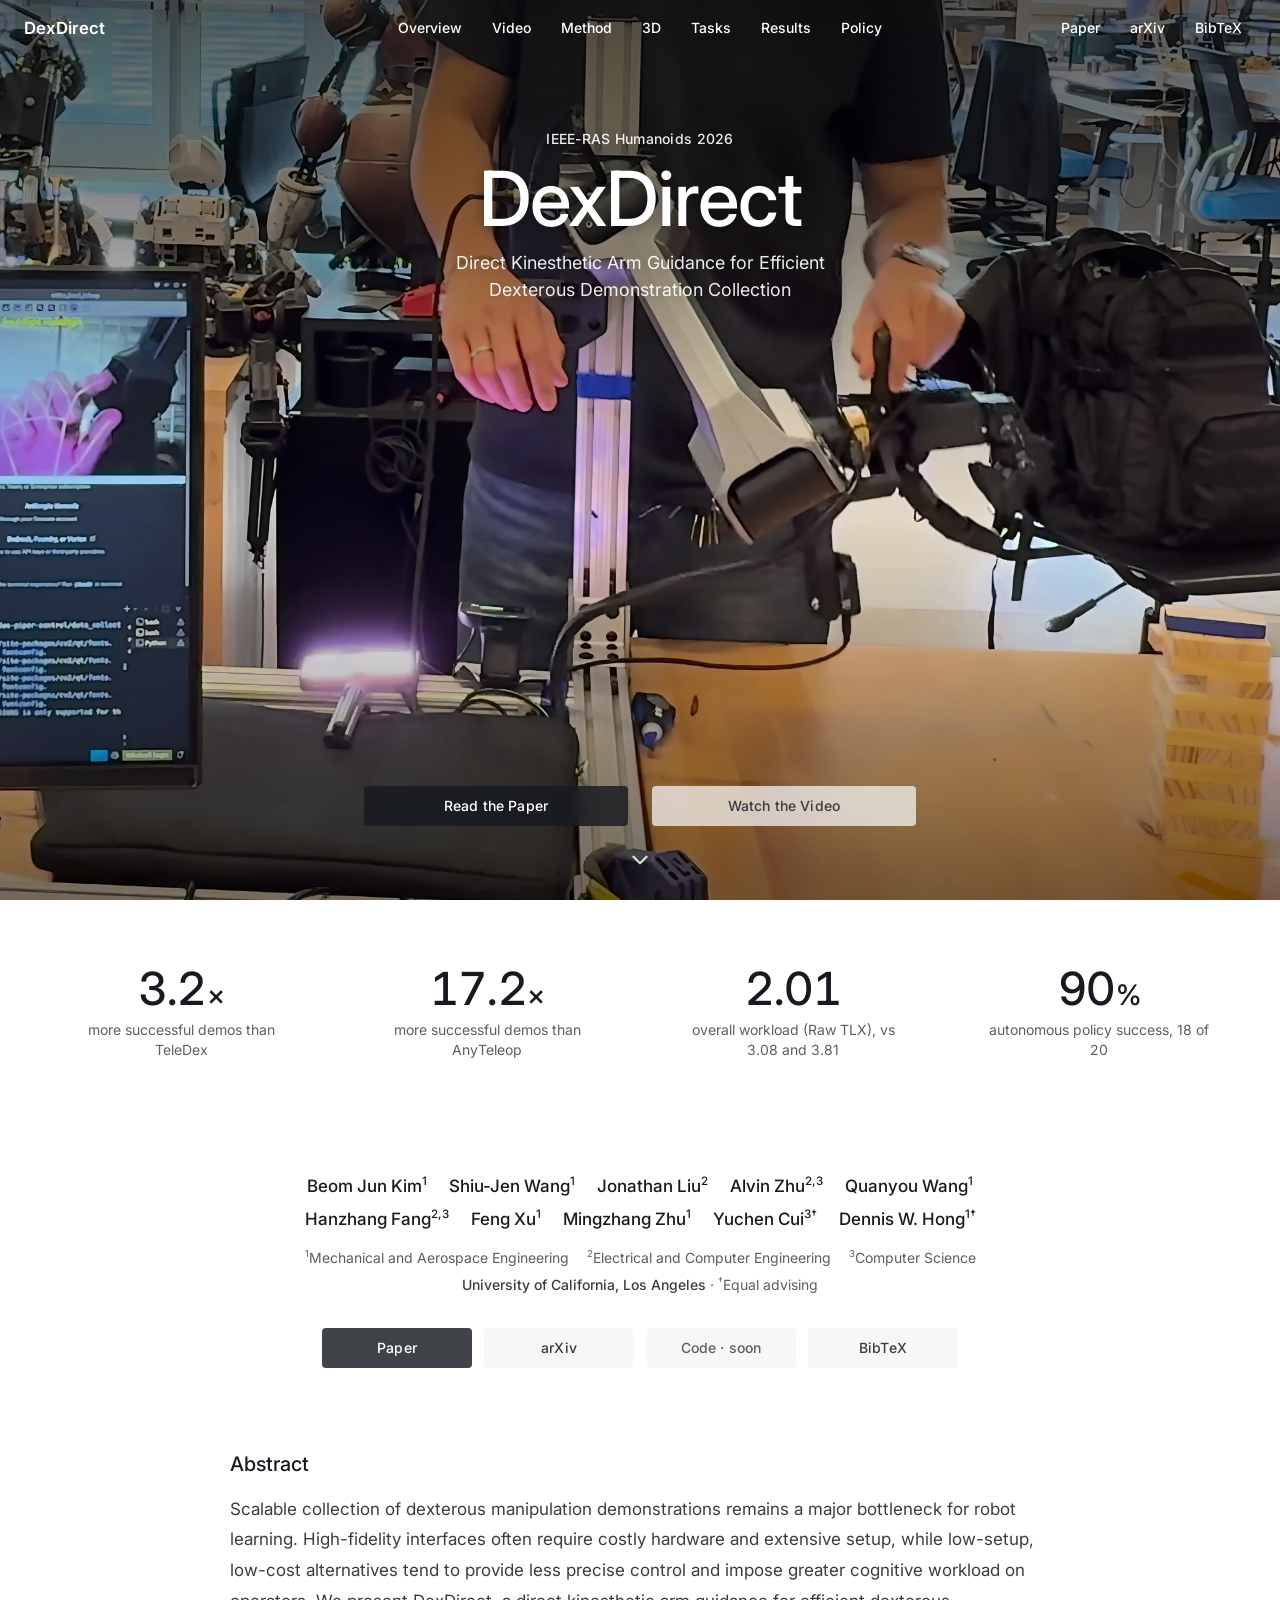
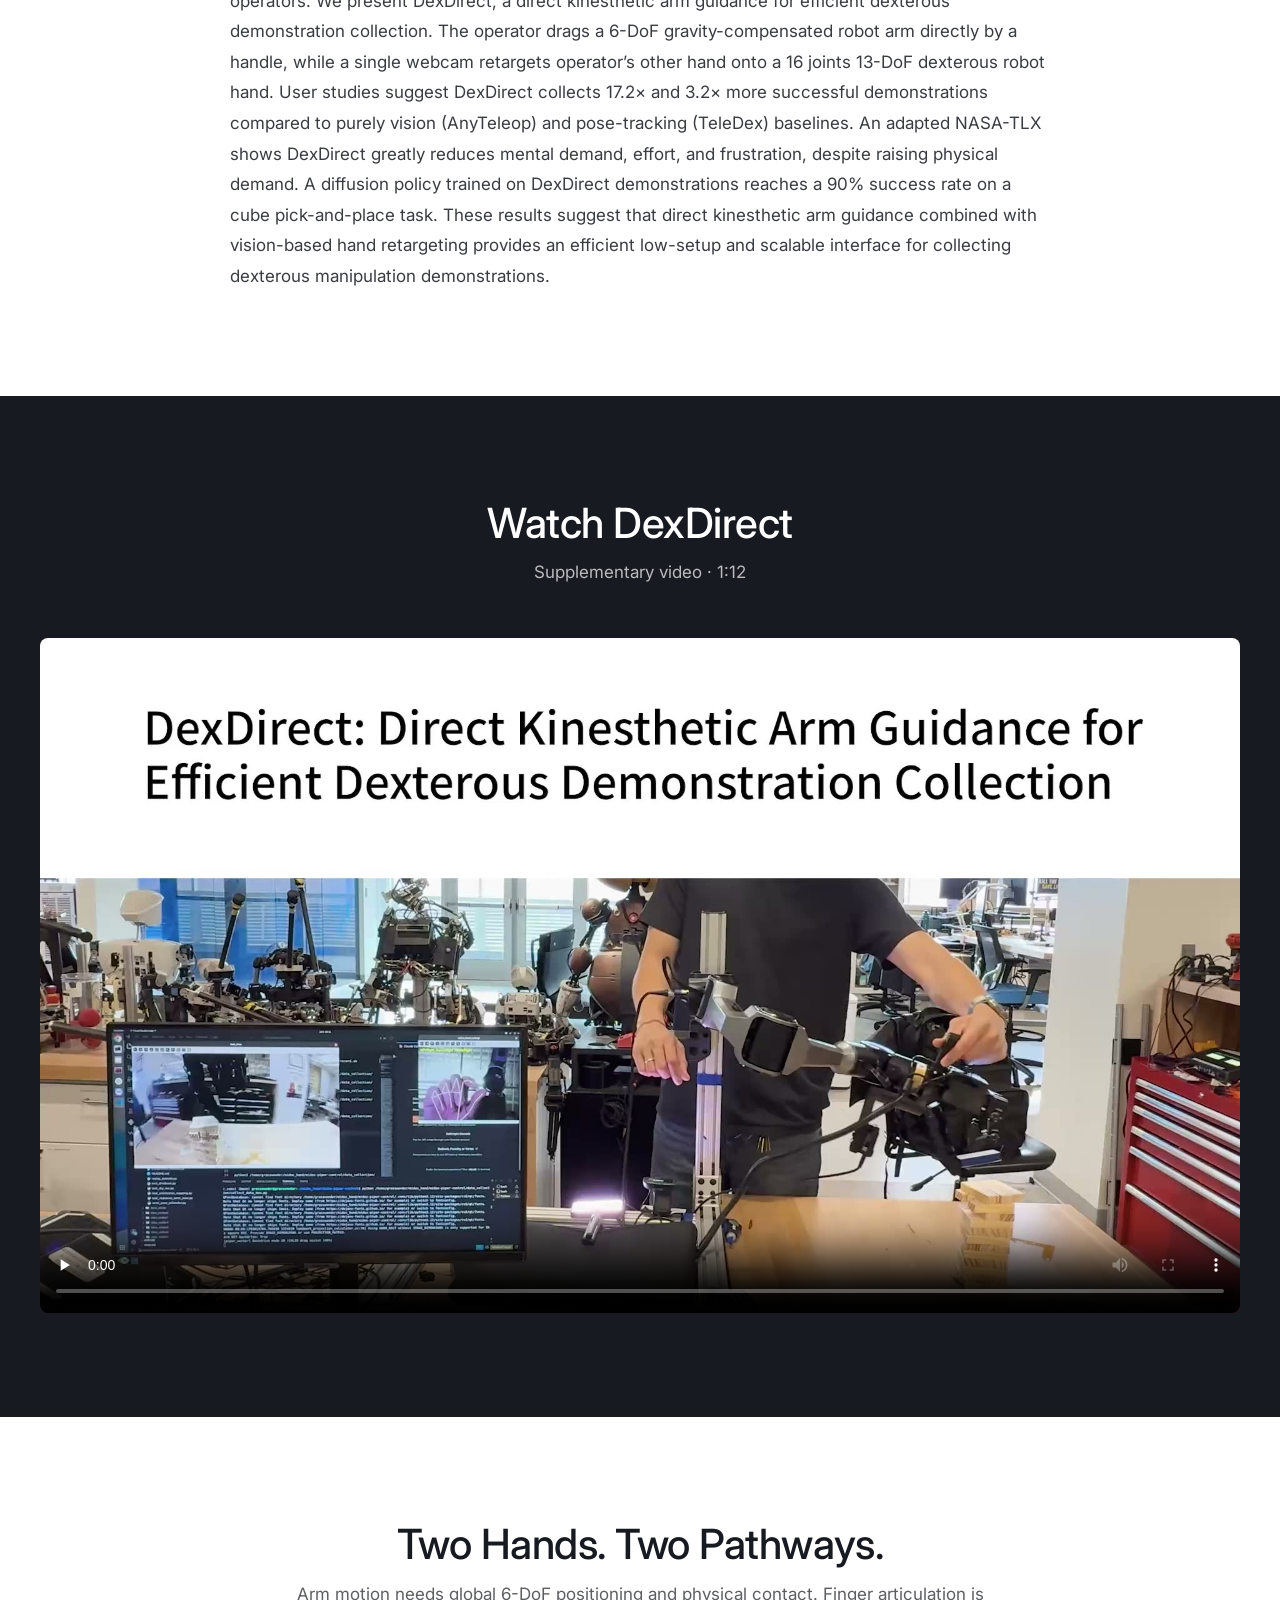
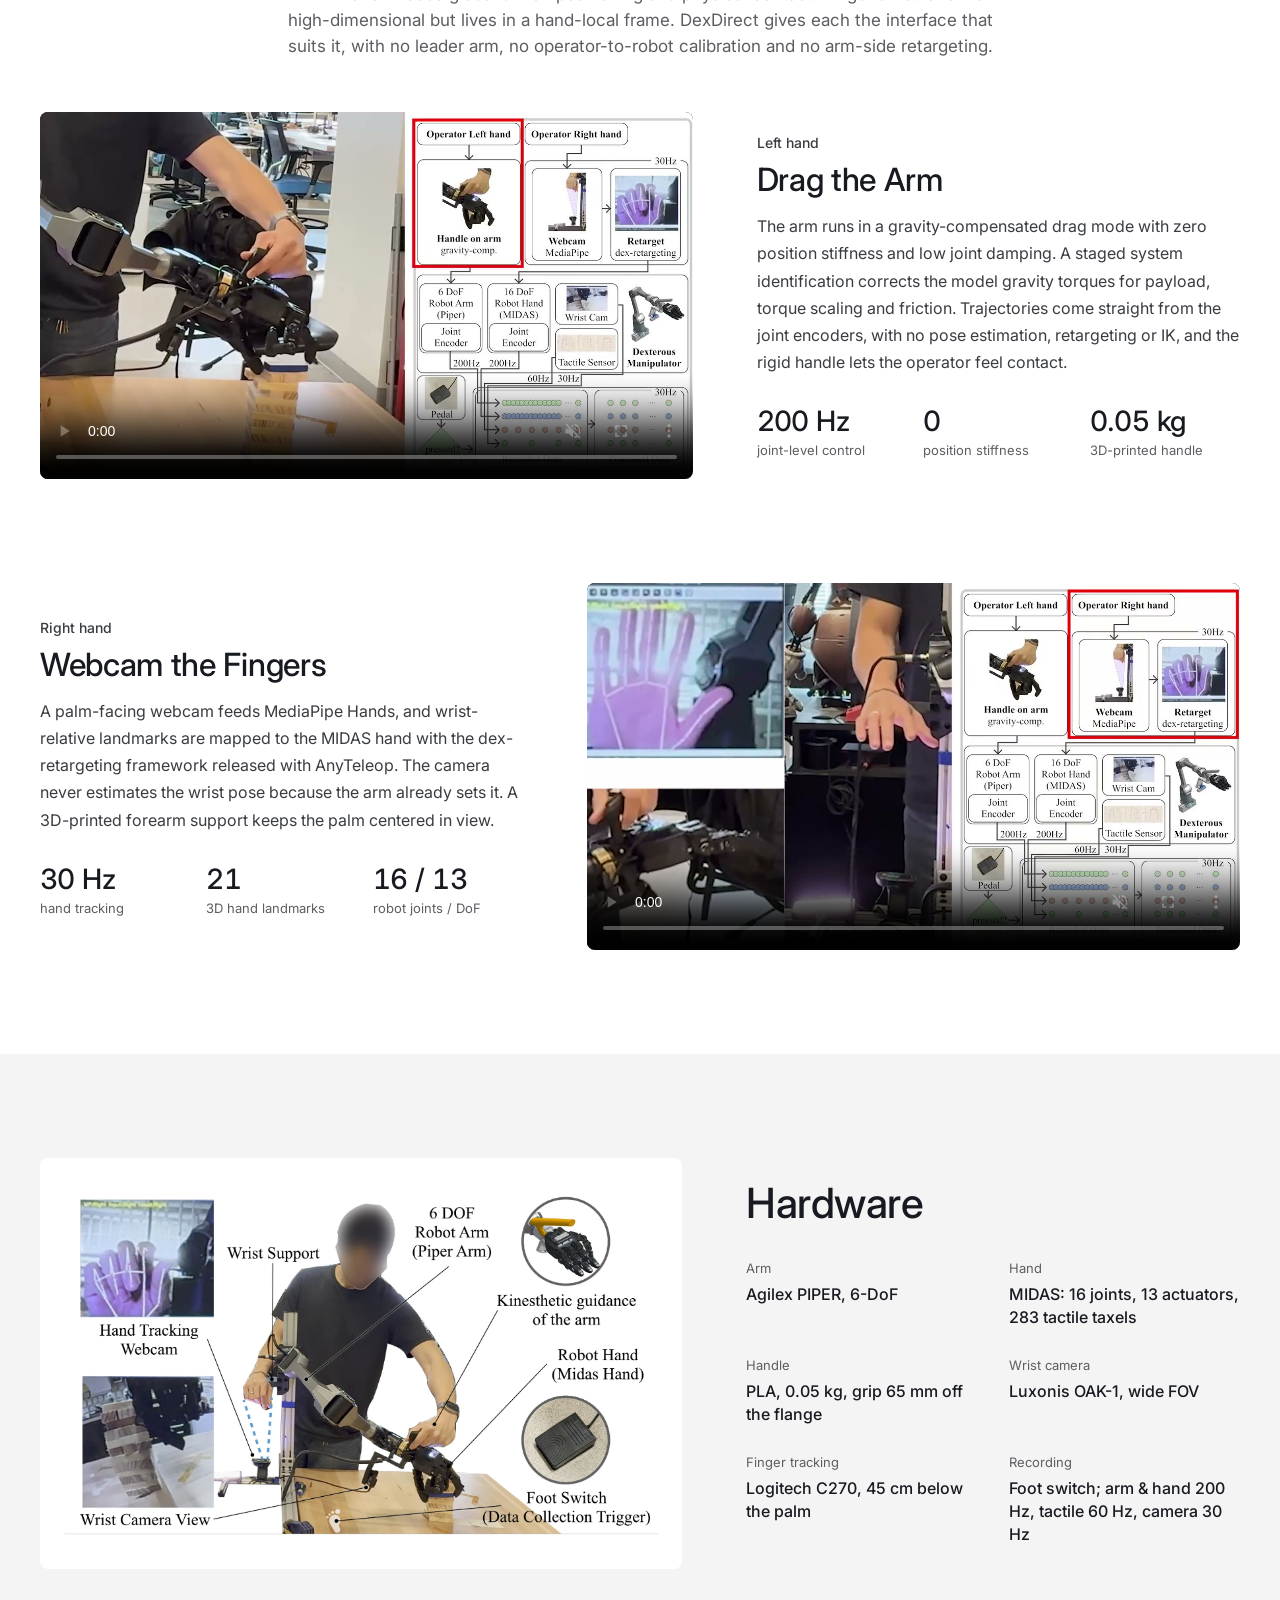
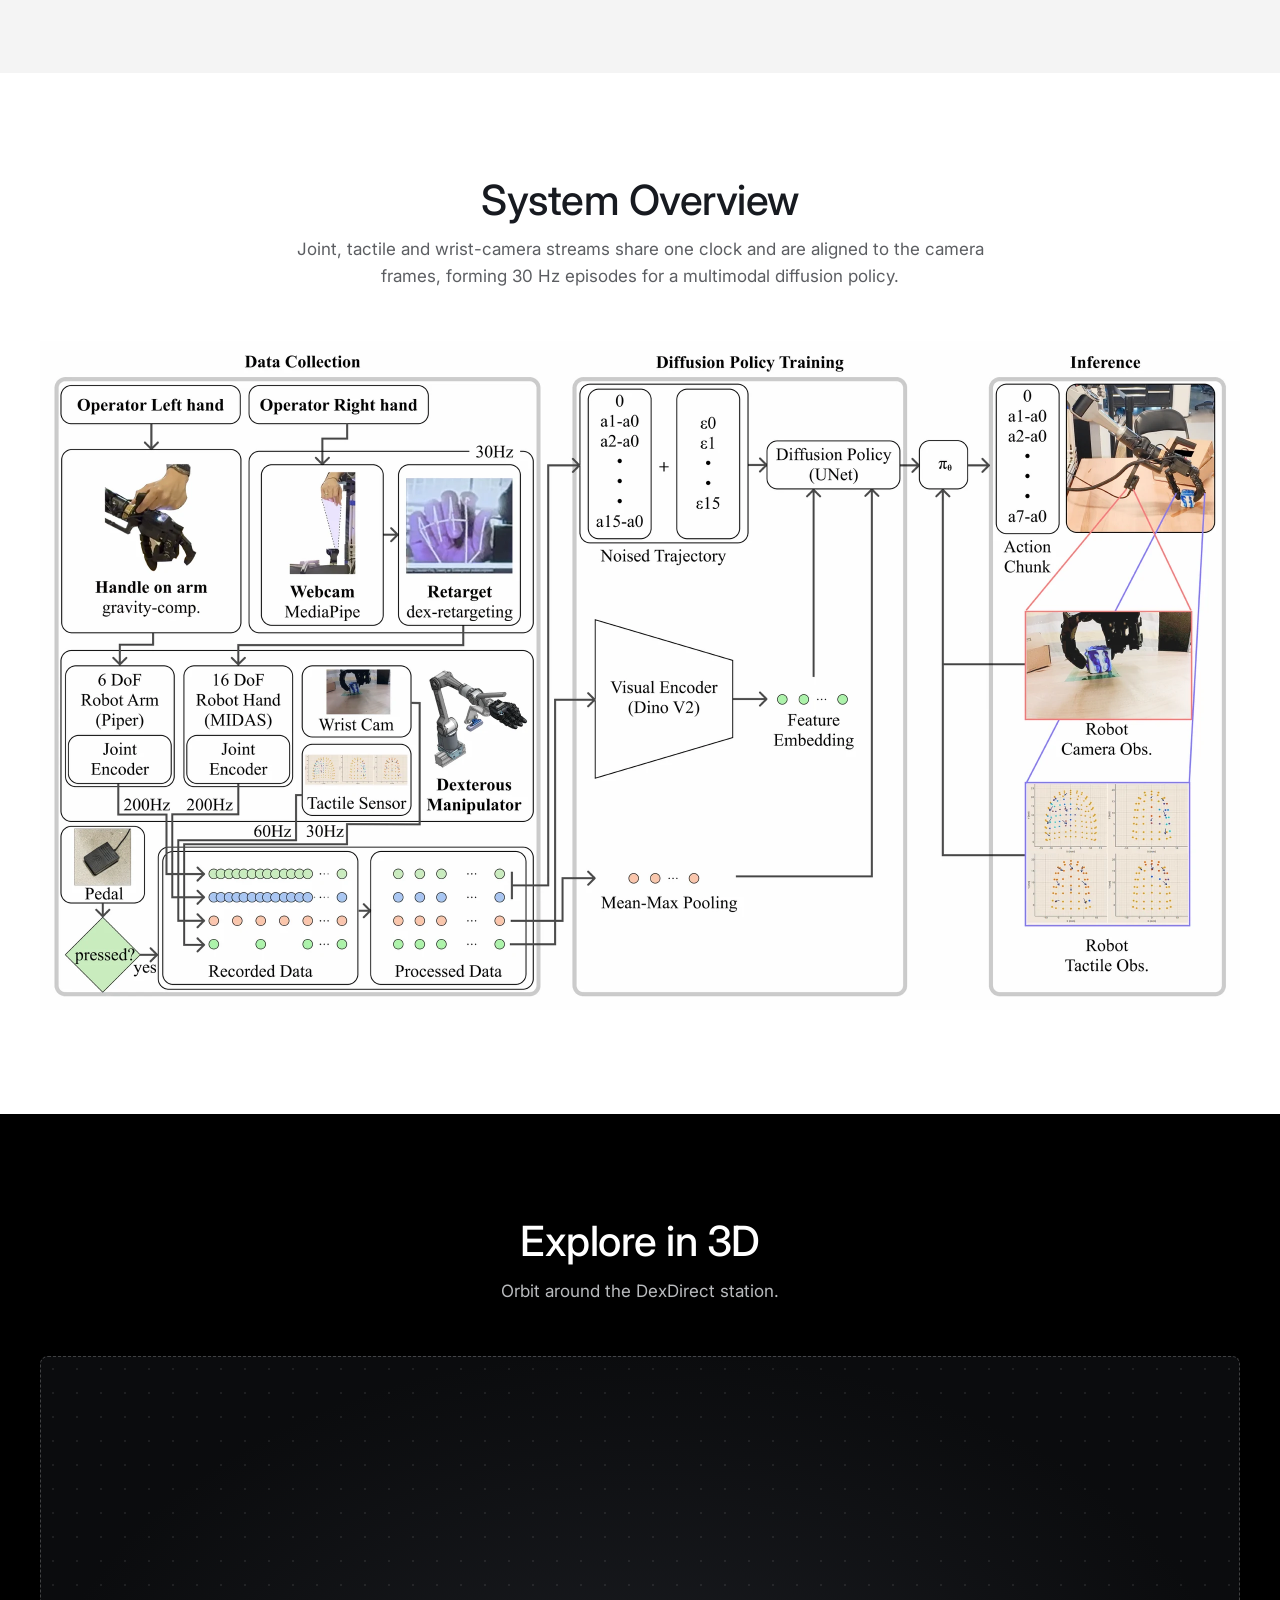
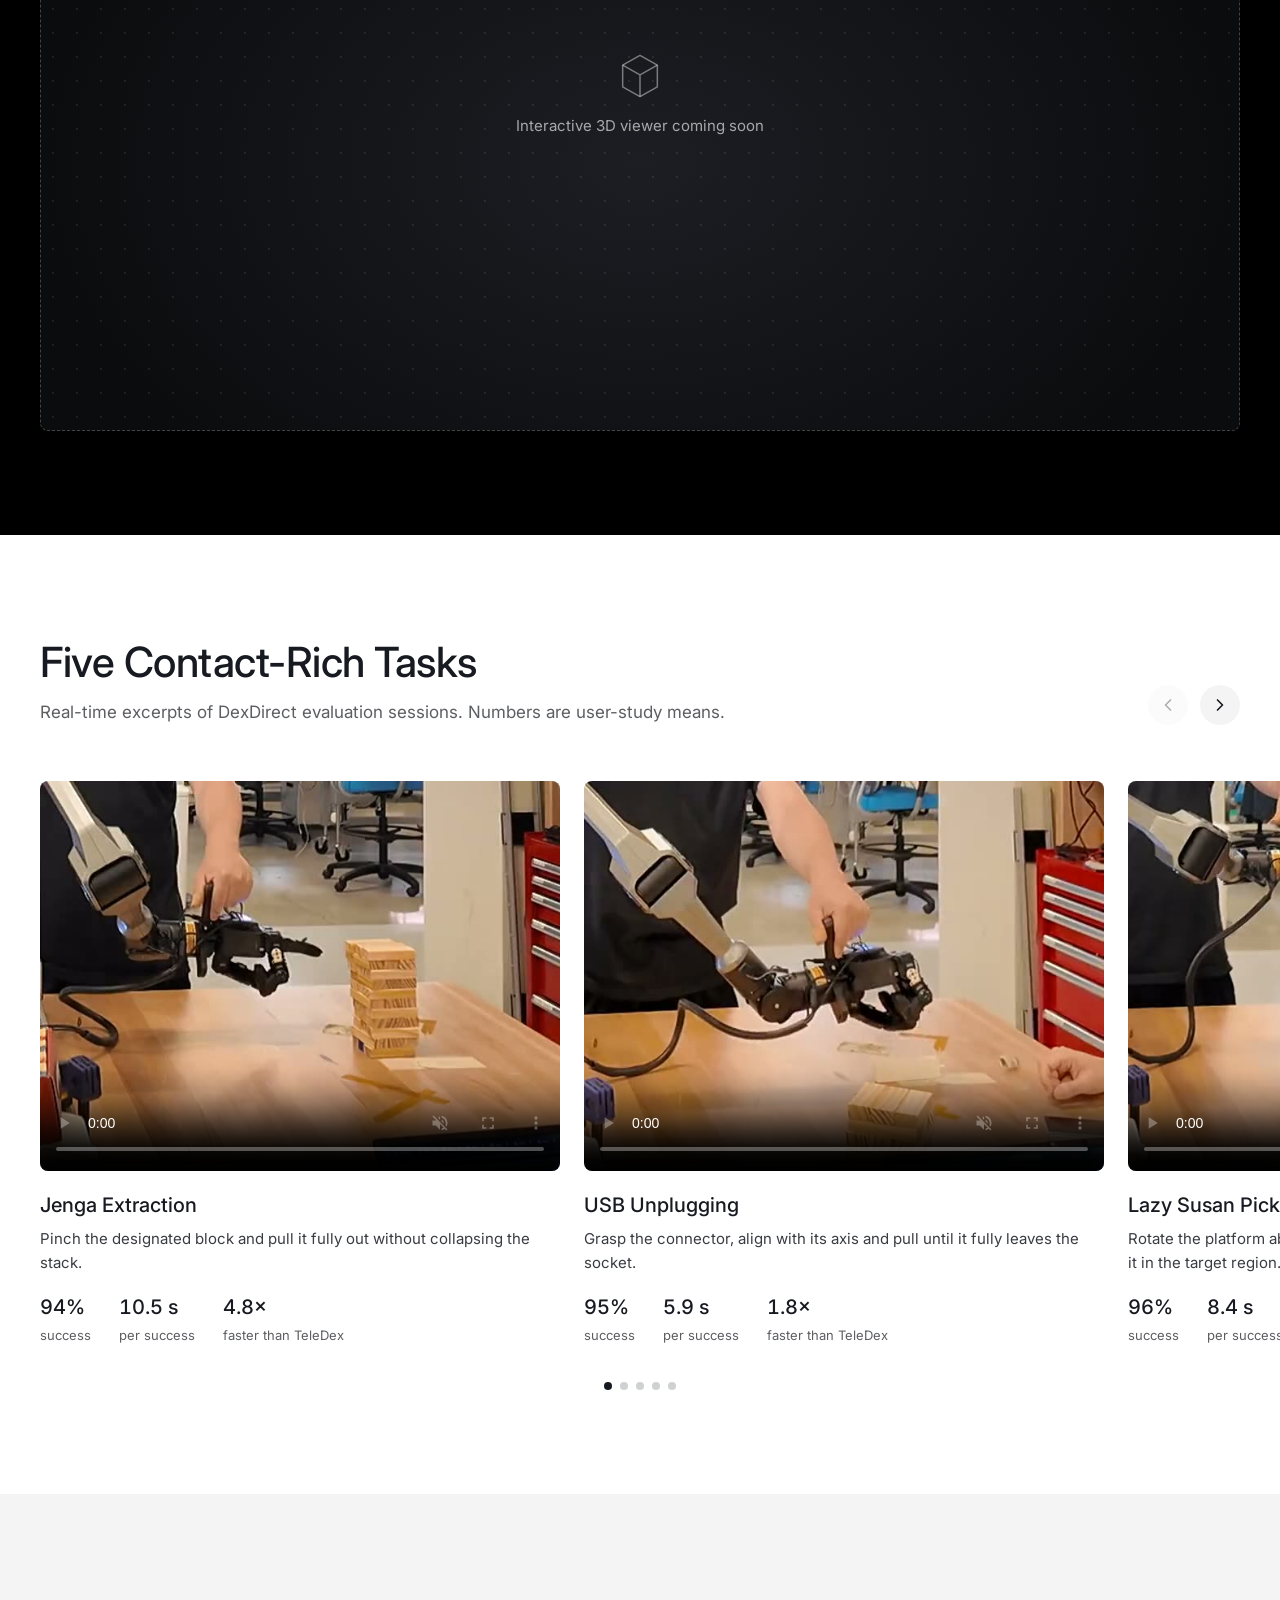
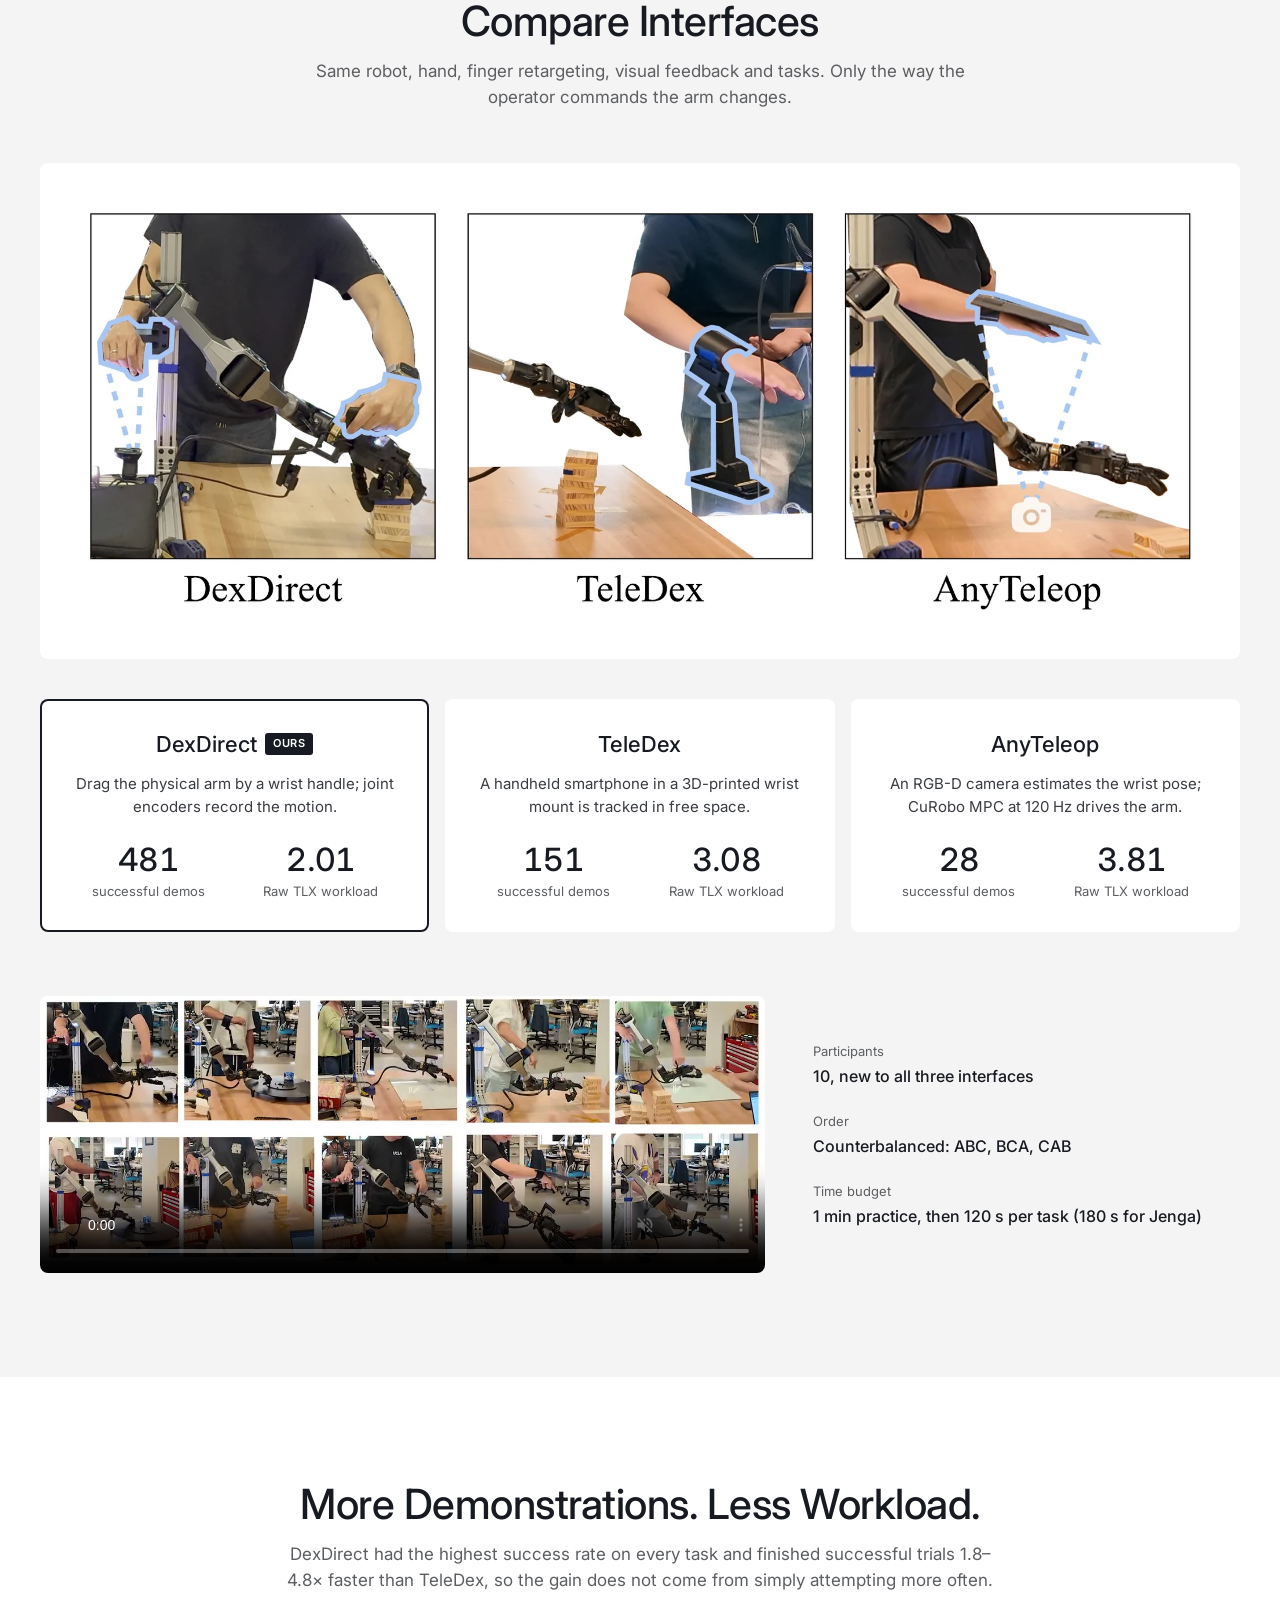
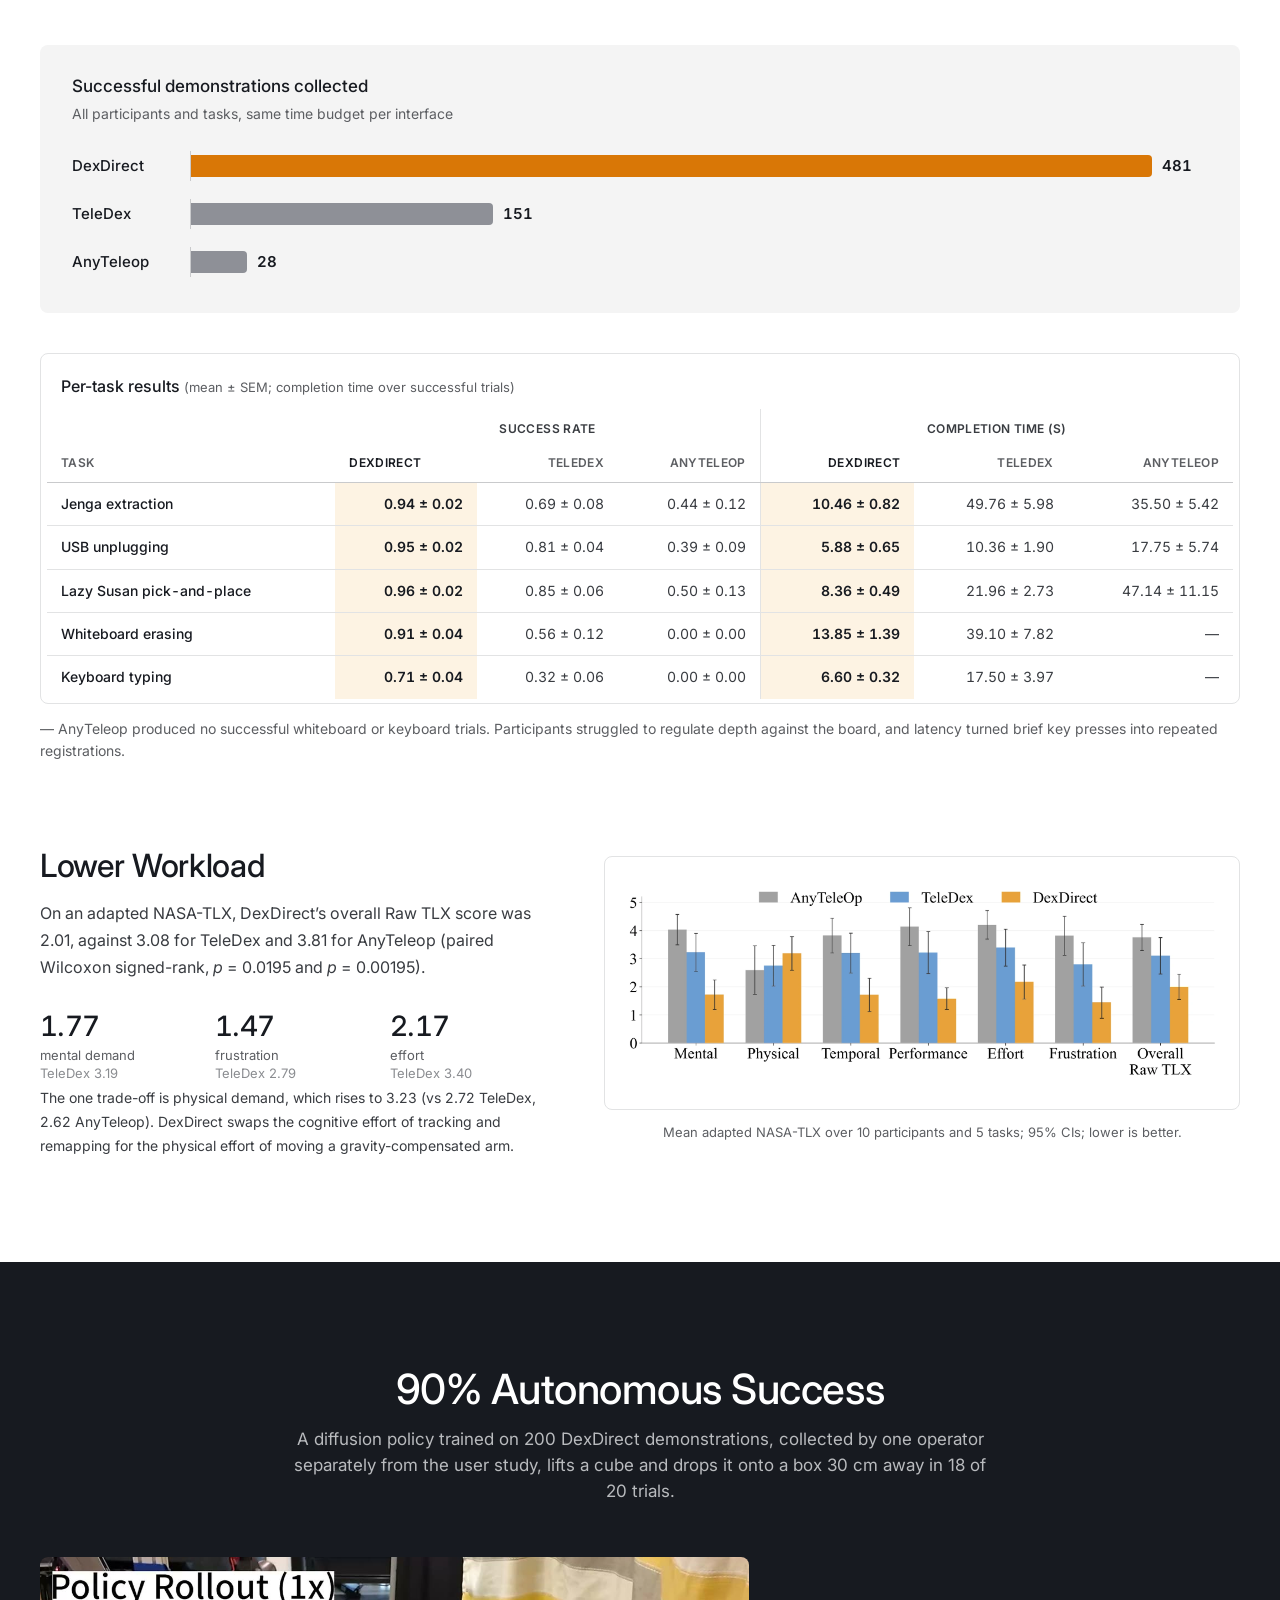
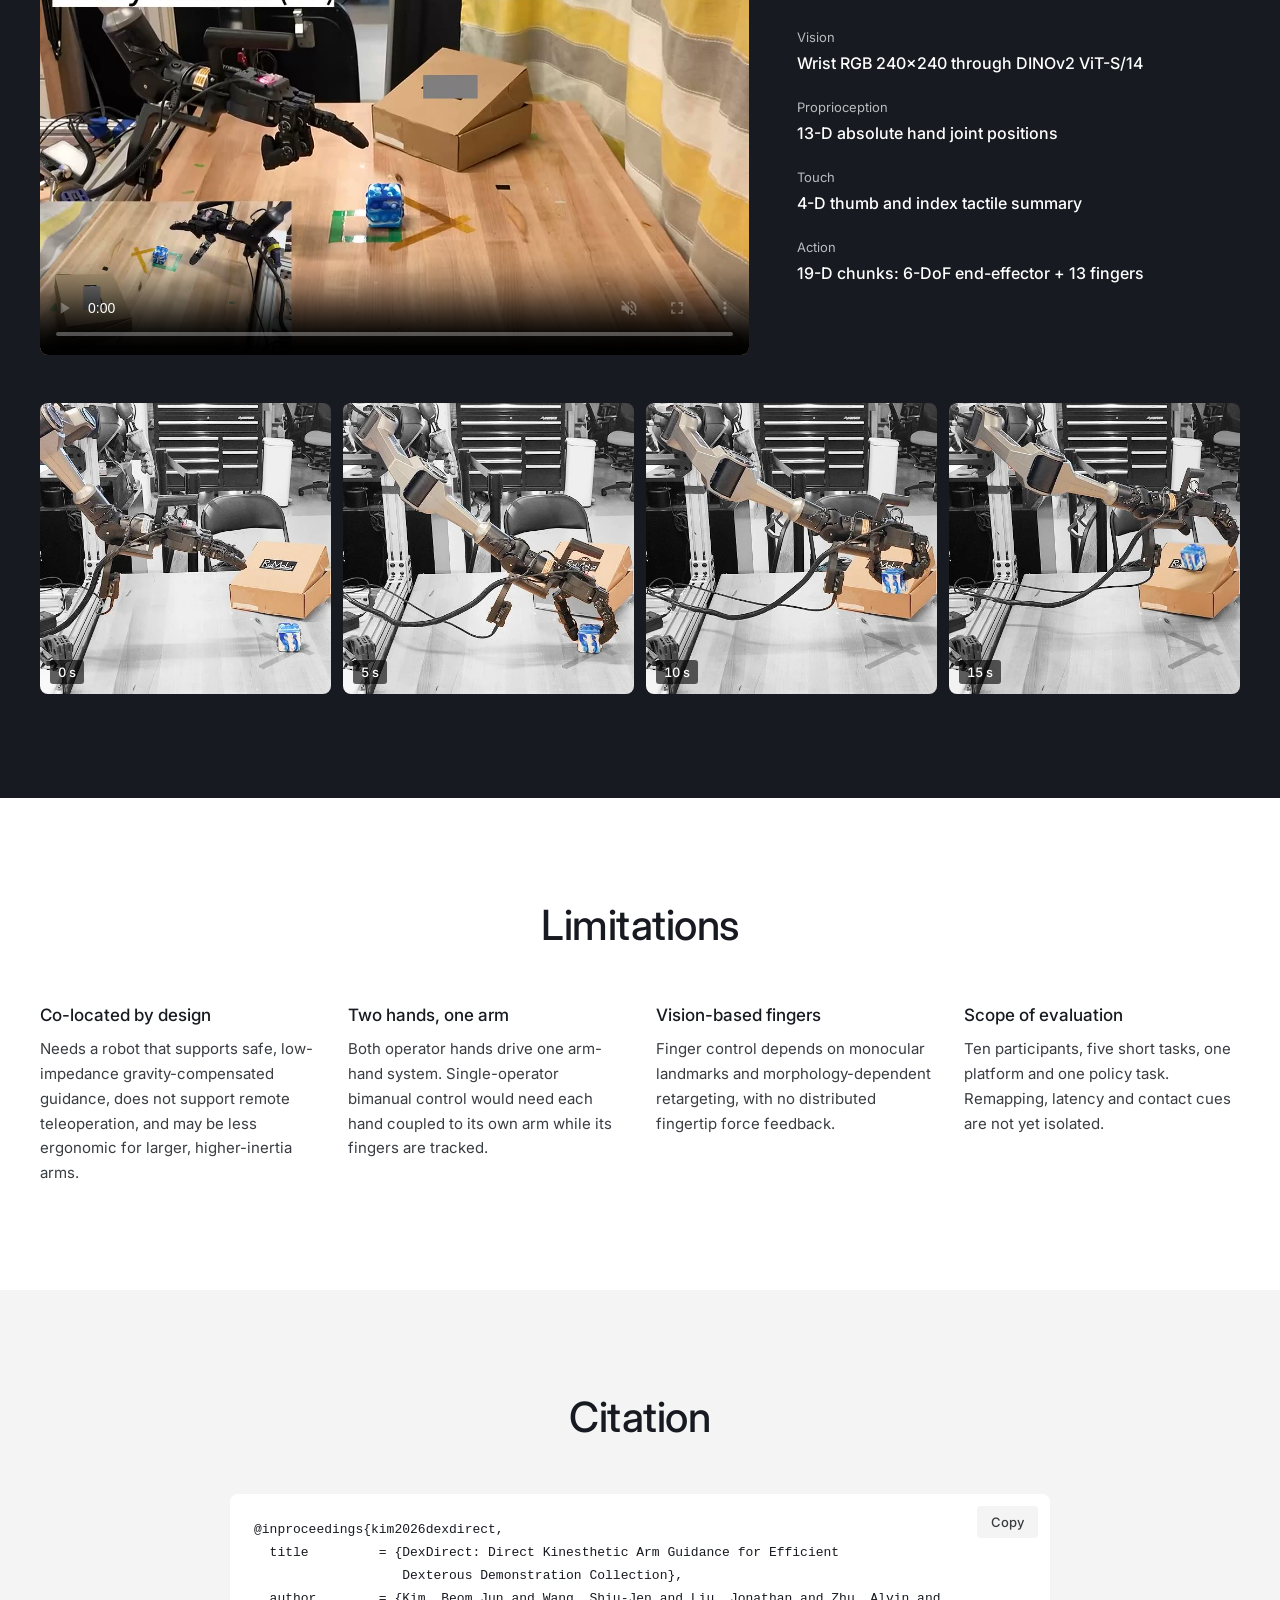
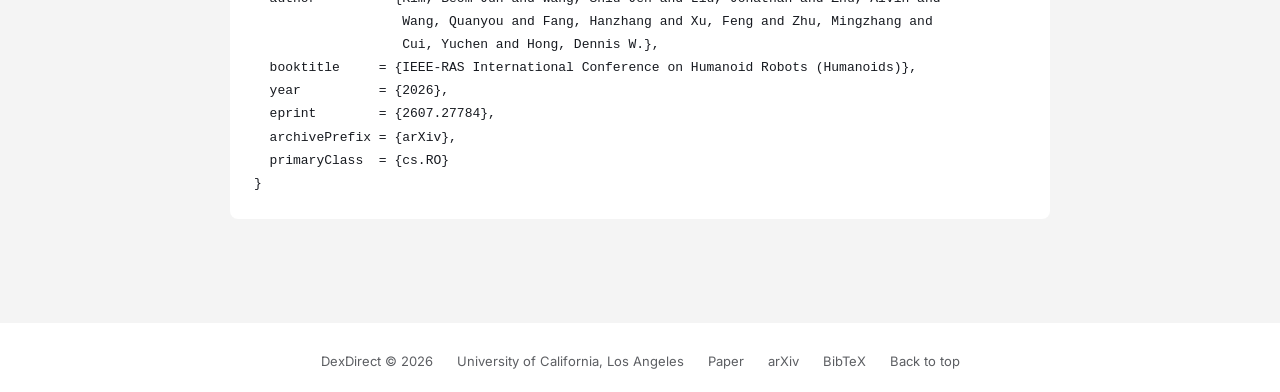
==== commit 2b185337: "Point og:url and og:image at dexdirect.github.io/dexdirect The repo moved to the DexDirect organizat" ====
--- a/index.html
+++ b/index.html
@@ -10,8 +10,8 @@
   <meta property="og:type" content="website">
   <meta property="og:title" content="DexDirect: Direct Kinesthetic Arm Guidance for Efficient Dexterous Demonstration Collection">
   <meta property="og:description" content="Drag the arm, webcam the fingers: a low-setup interface for collecting dexterous manipulation demonstrations. IEEE-RAS Humanoids 2026.">
-  <meta property="og:url" content="https://beomjunkeem.github.io/dex-direct/">
-  <meta property="og:image" content="https://beomjunkeem.github.io/dex-direct/static/images/og.jpg">
+  <meta property="og:url" content="https://dexdirect.github.io/dexdirect/">
+  <meta property="og:image" content="https://dexdirect.github.io/dexdirect/static/images/og.jpg">
   <meta name="twitter:card" content="summary_large_image">
 
   <link rel="icon" href="static/images/favicon.svg" type="image/svg+xml">
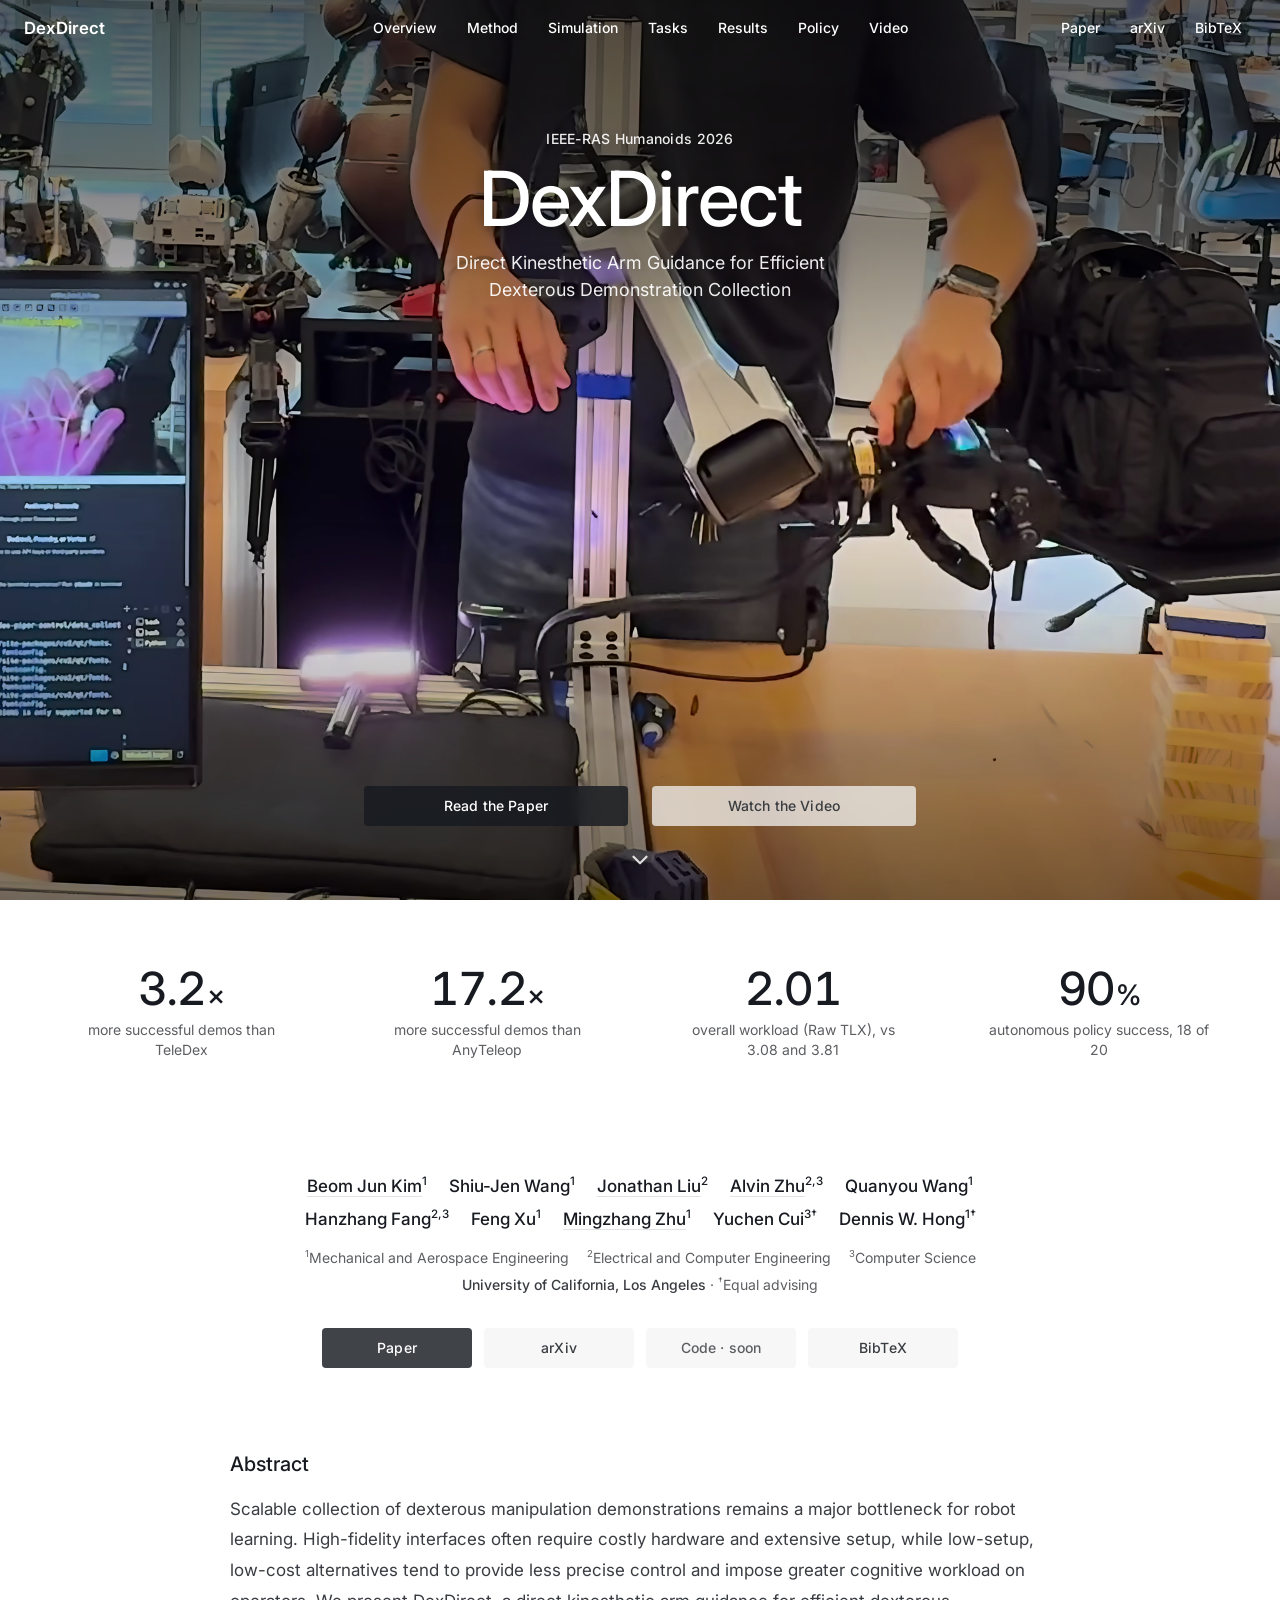
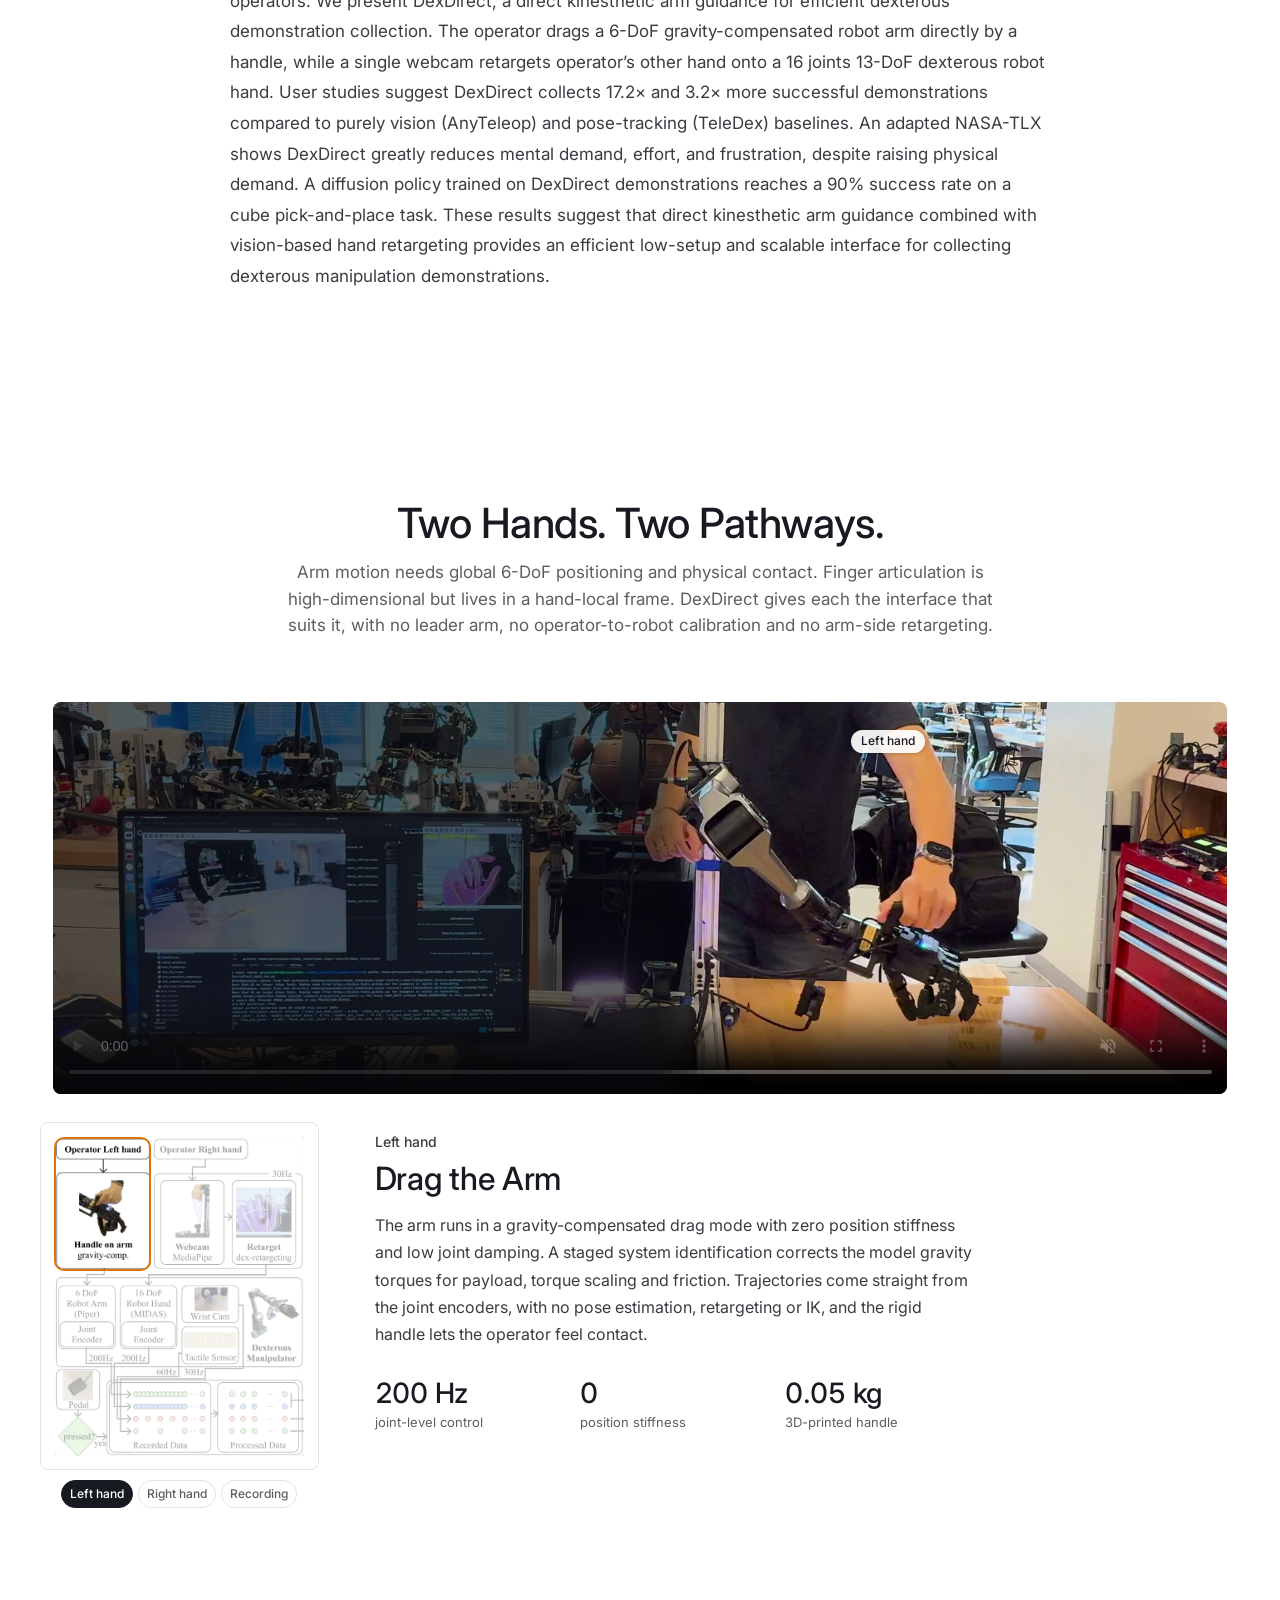
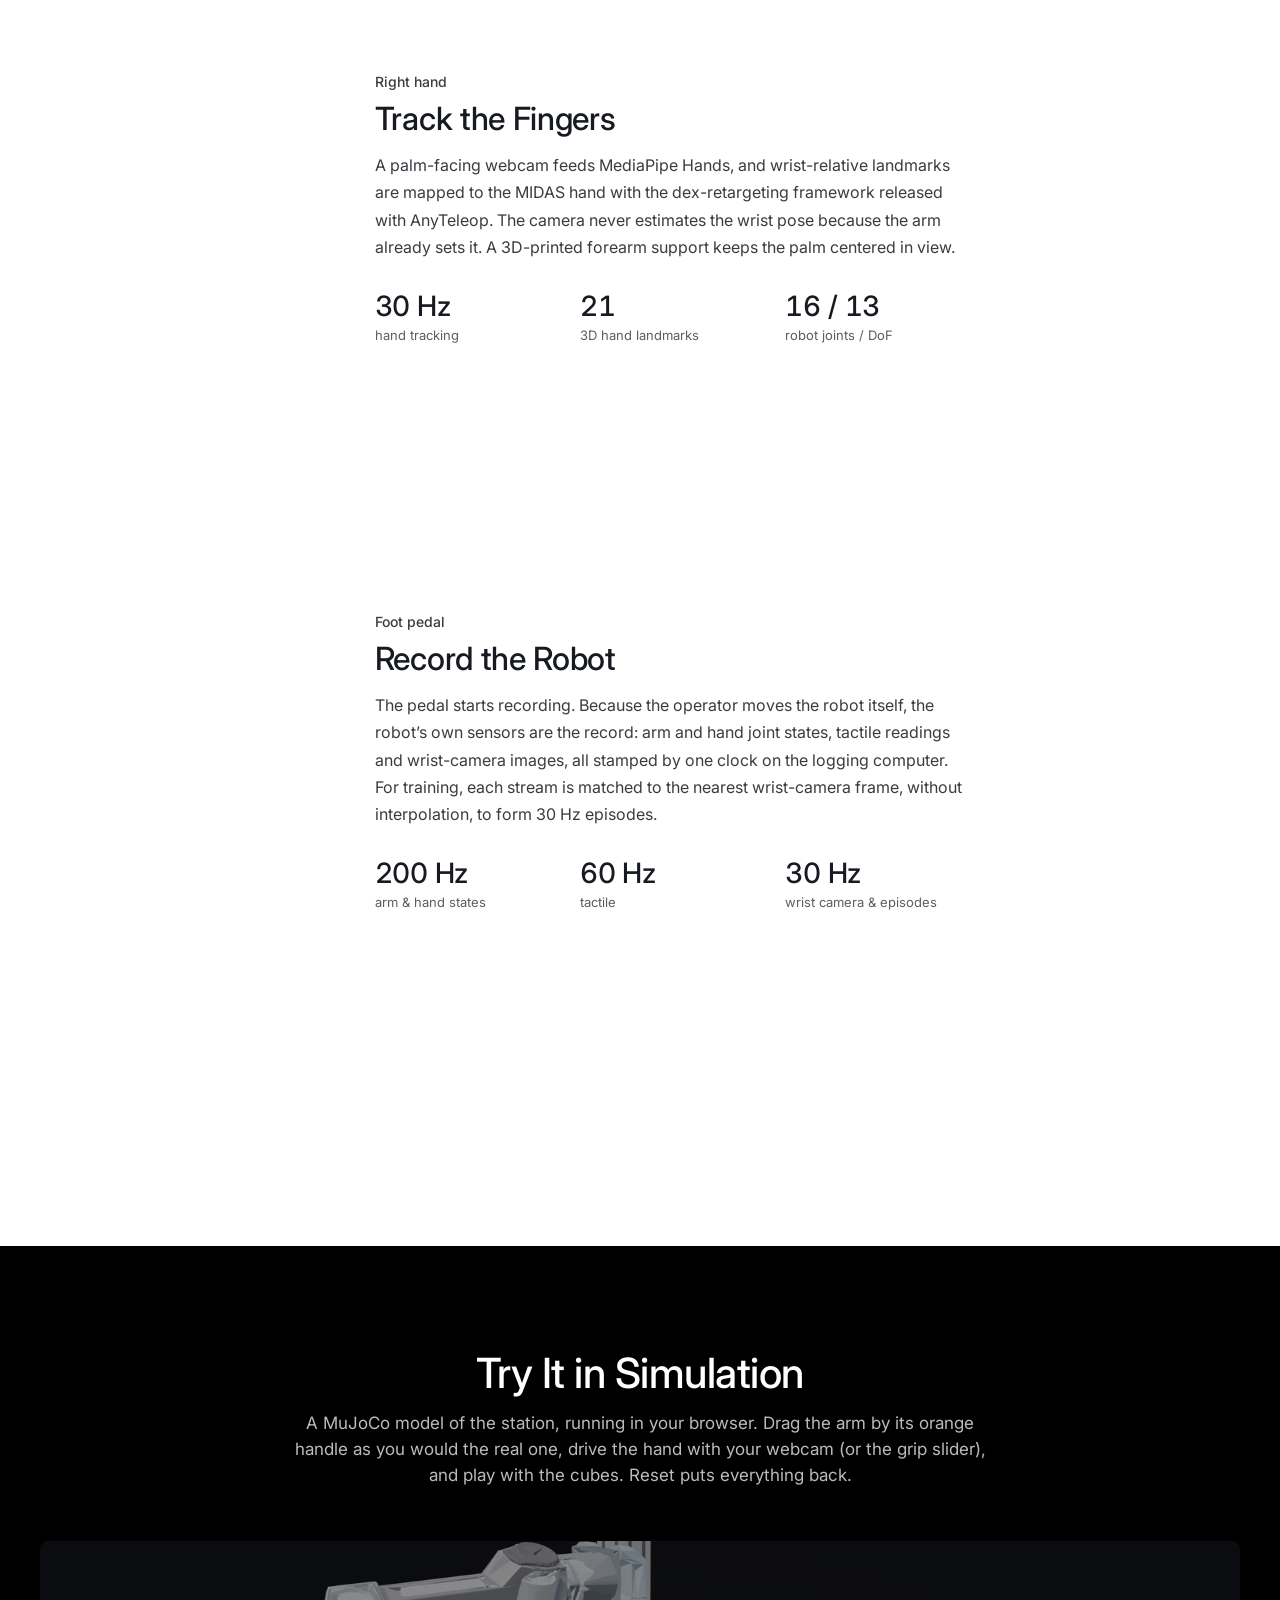
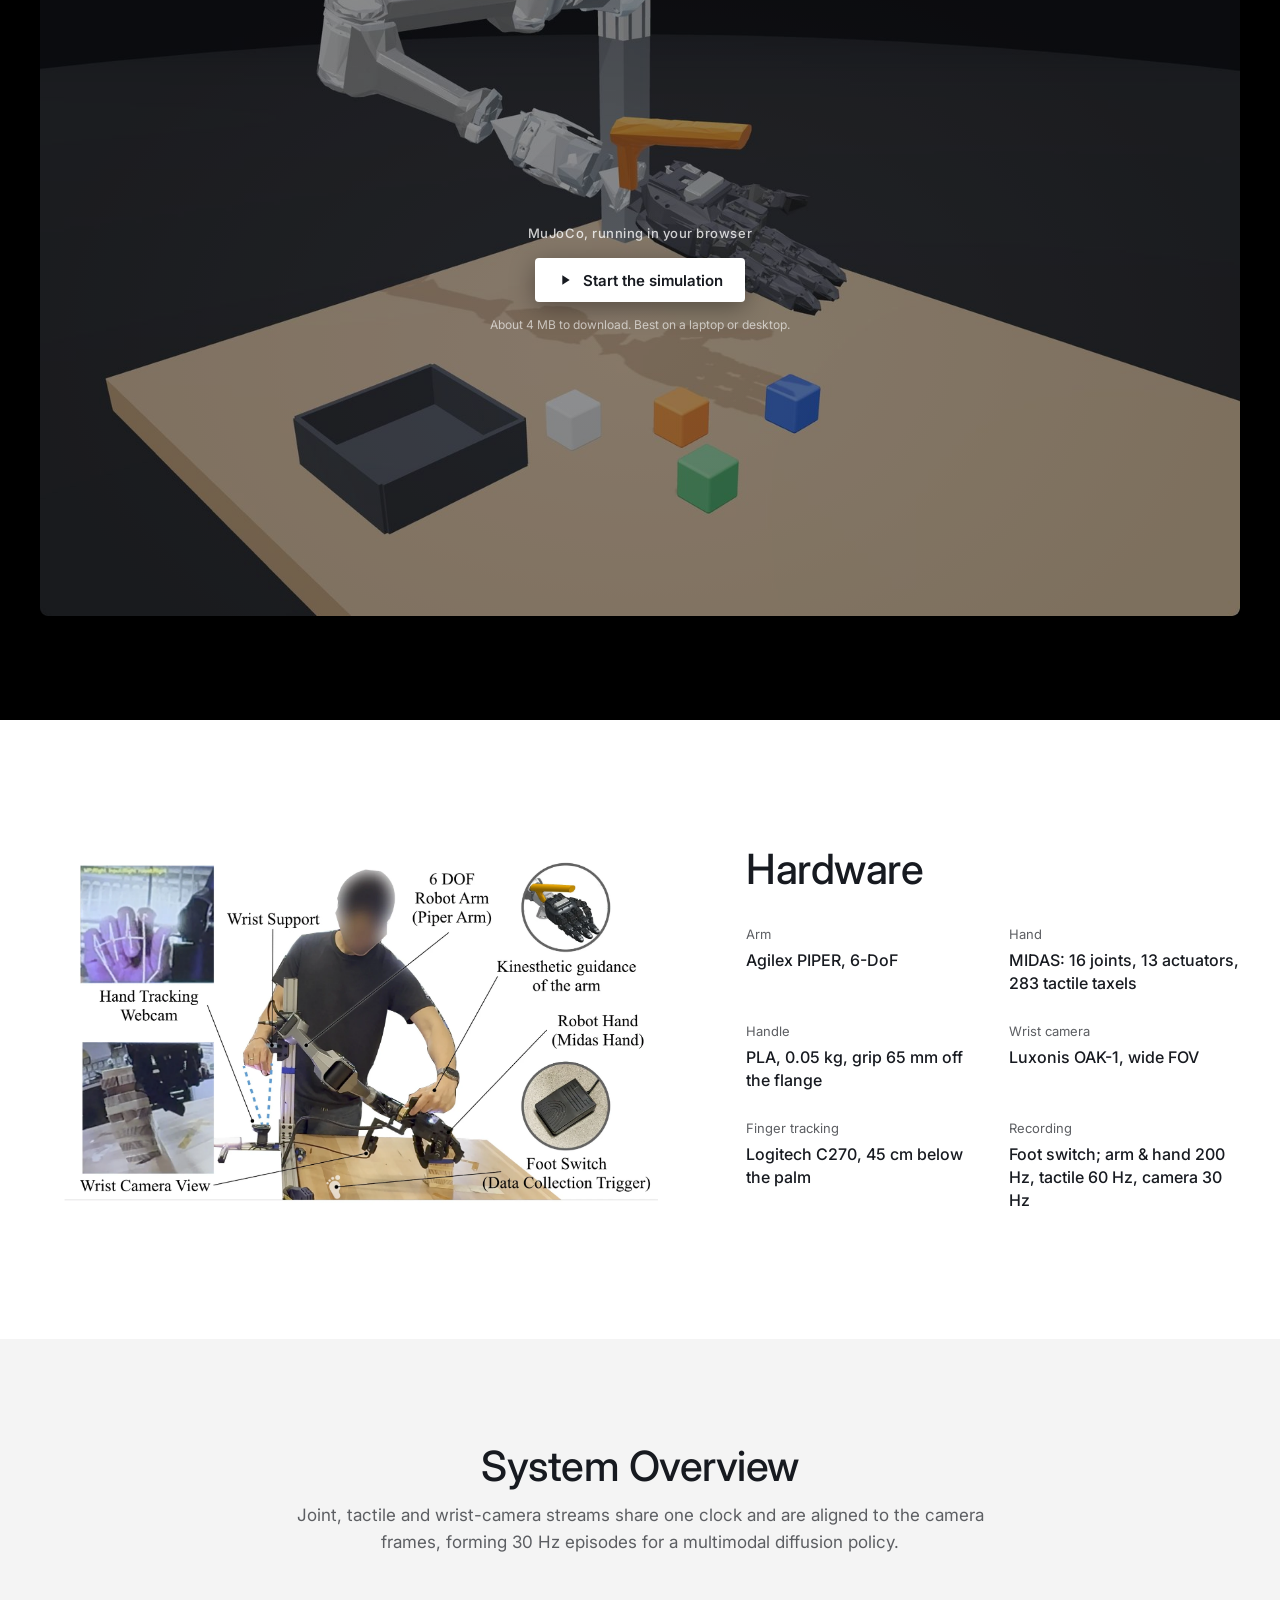
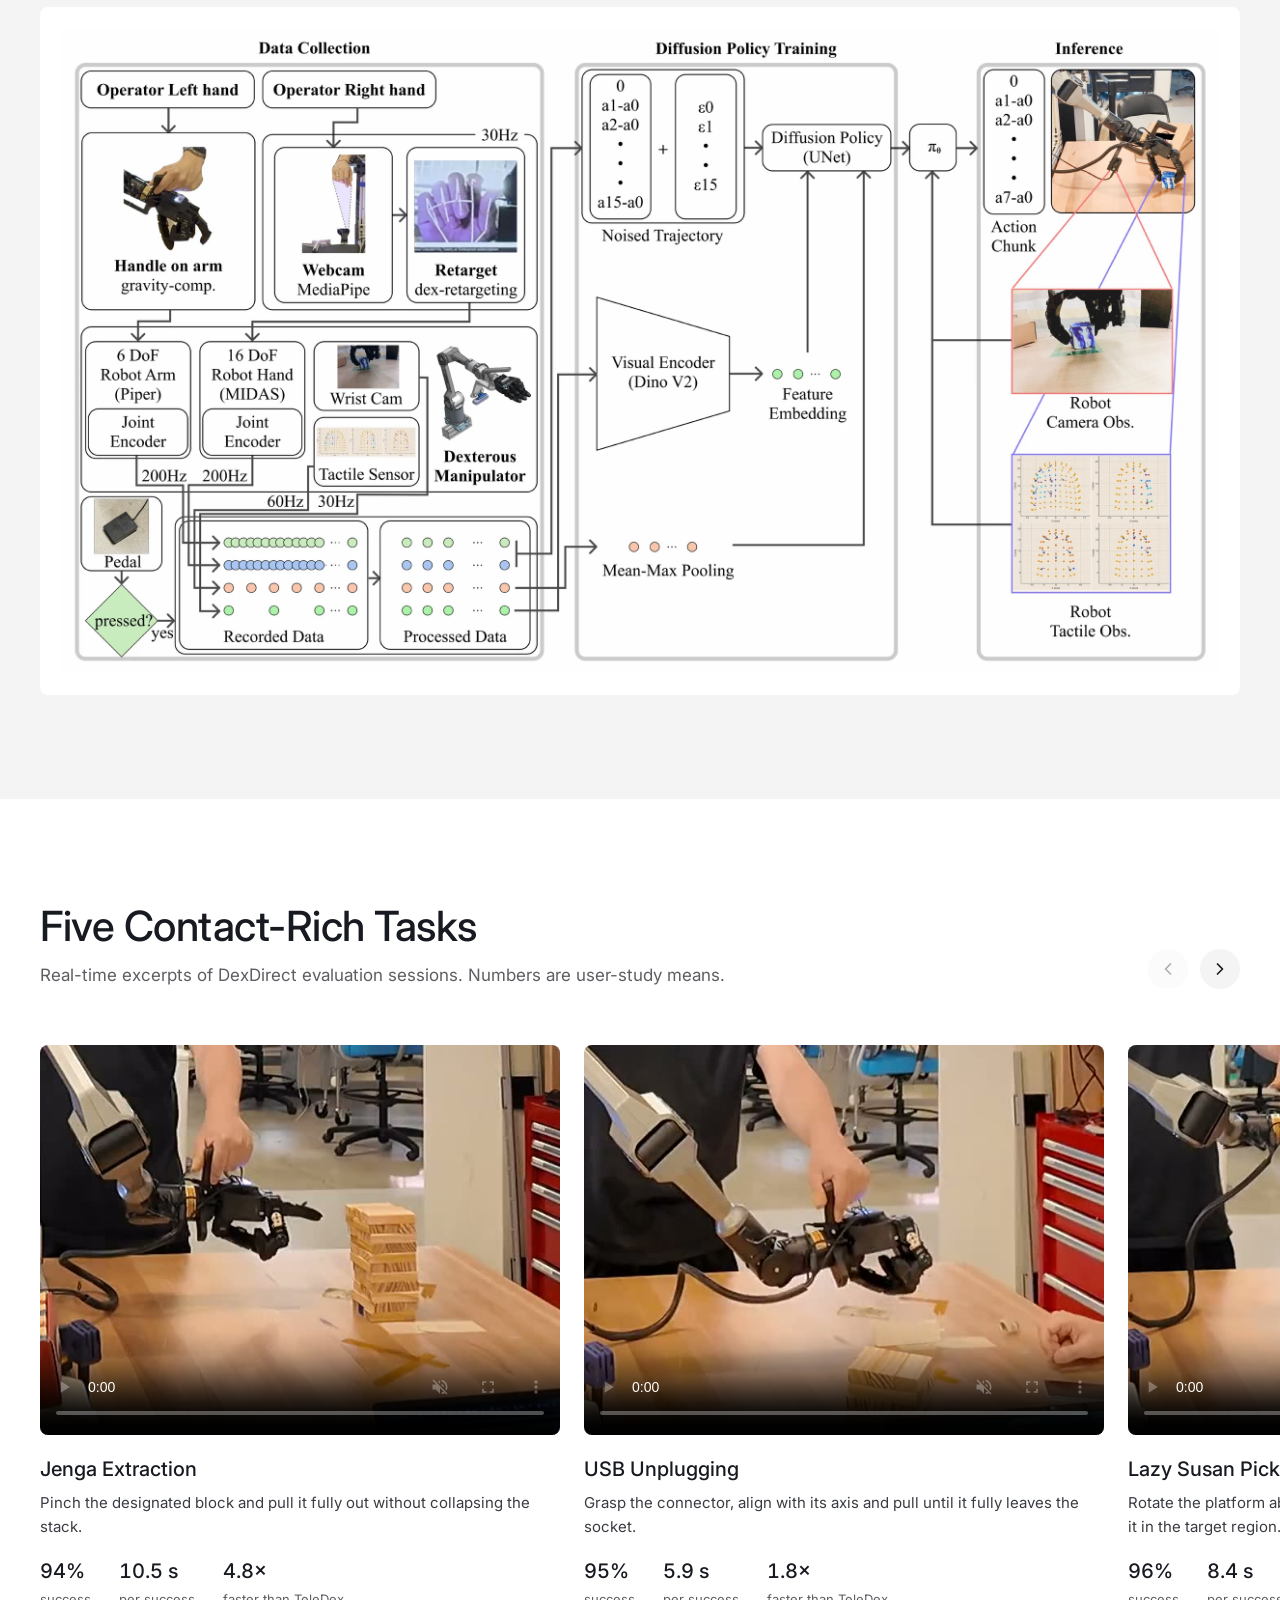
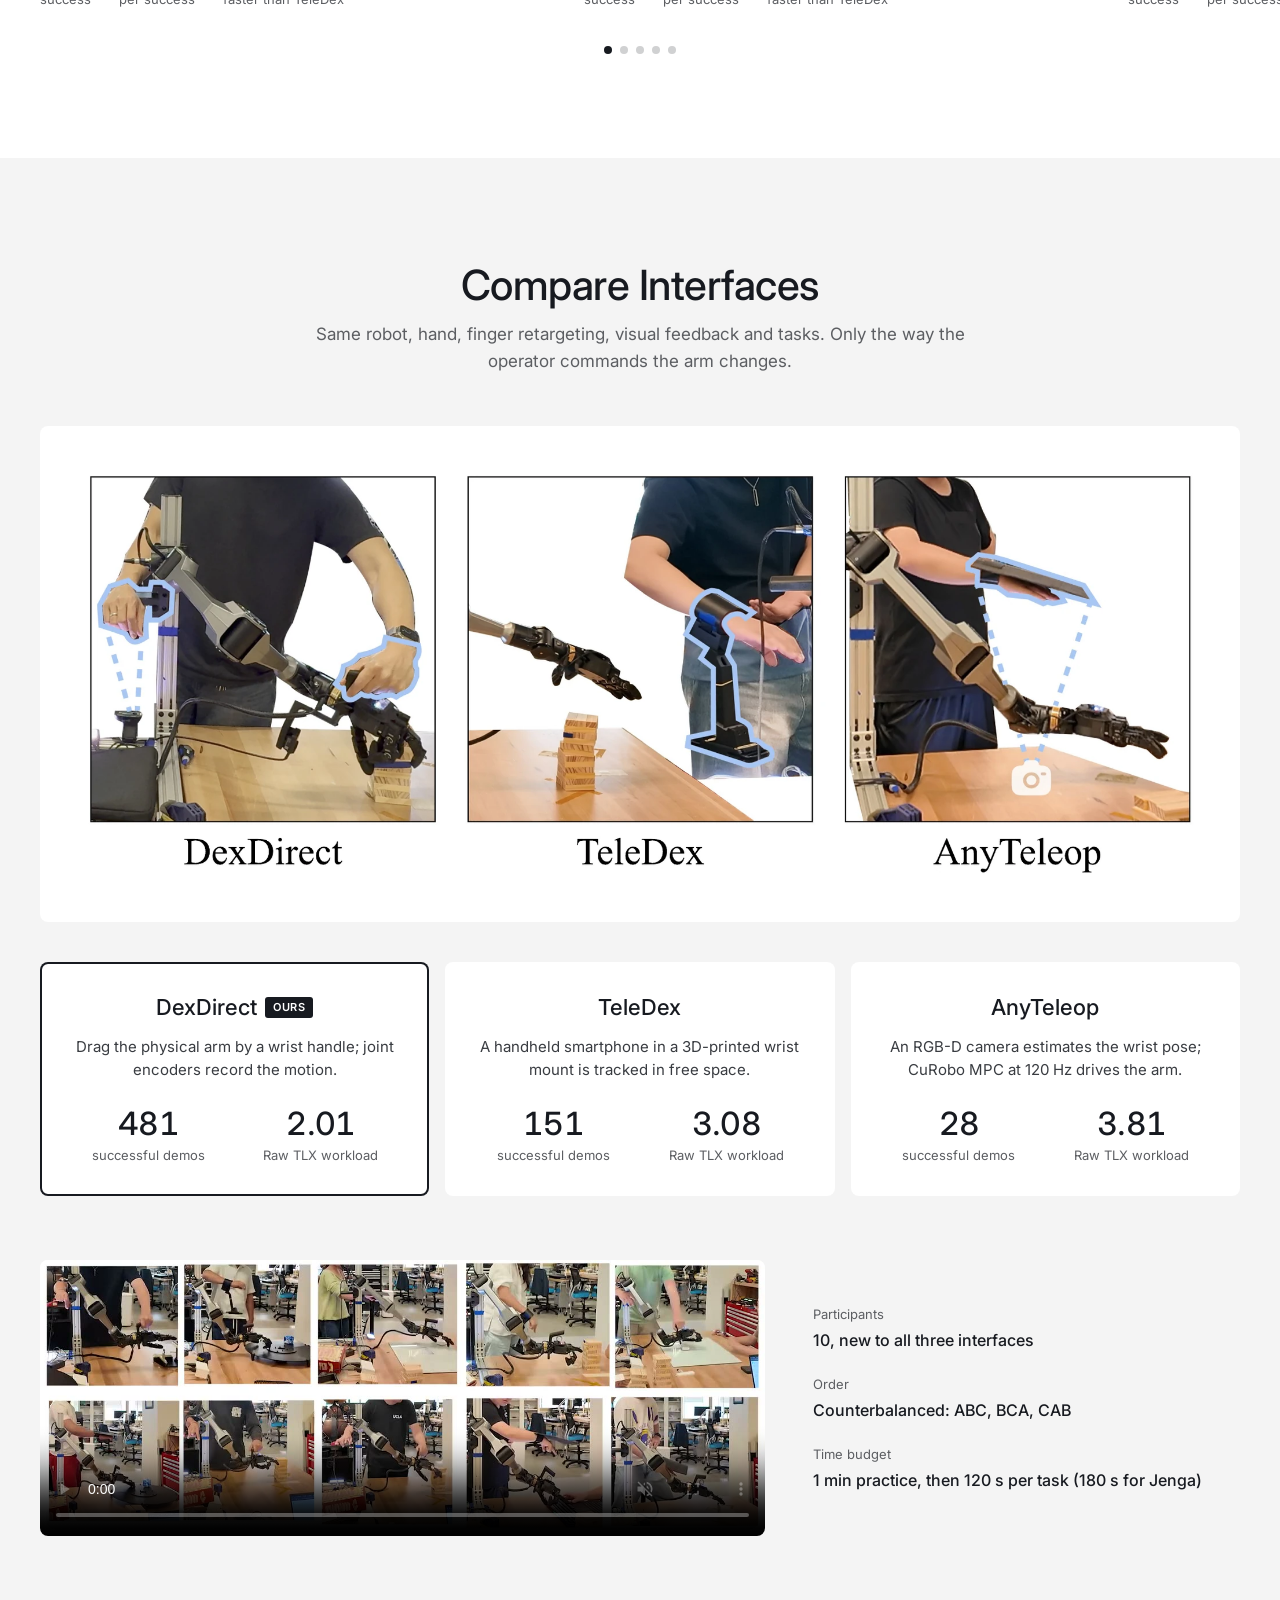
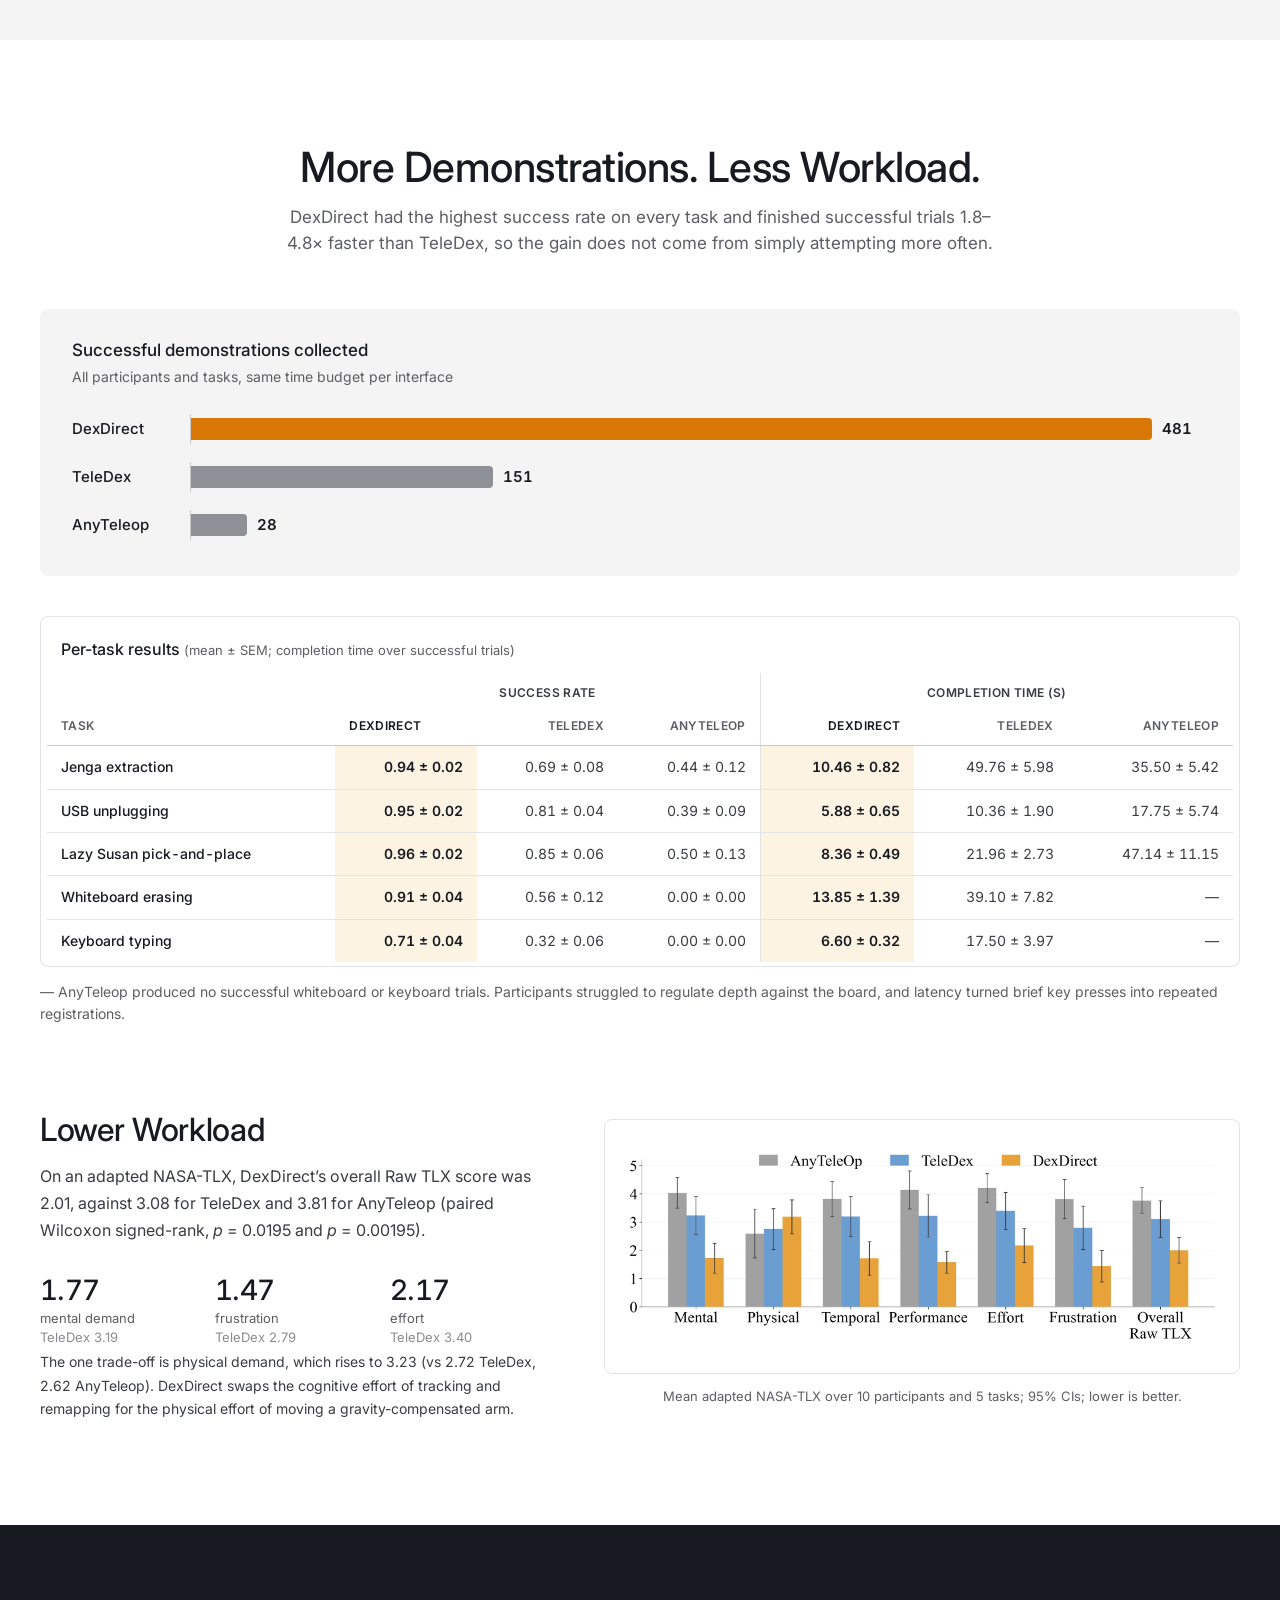
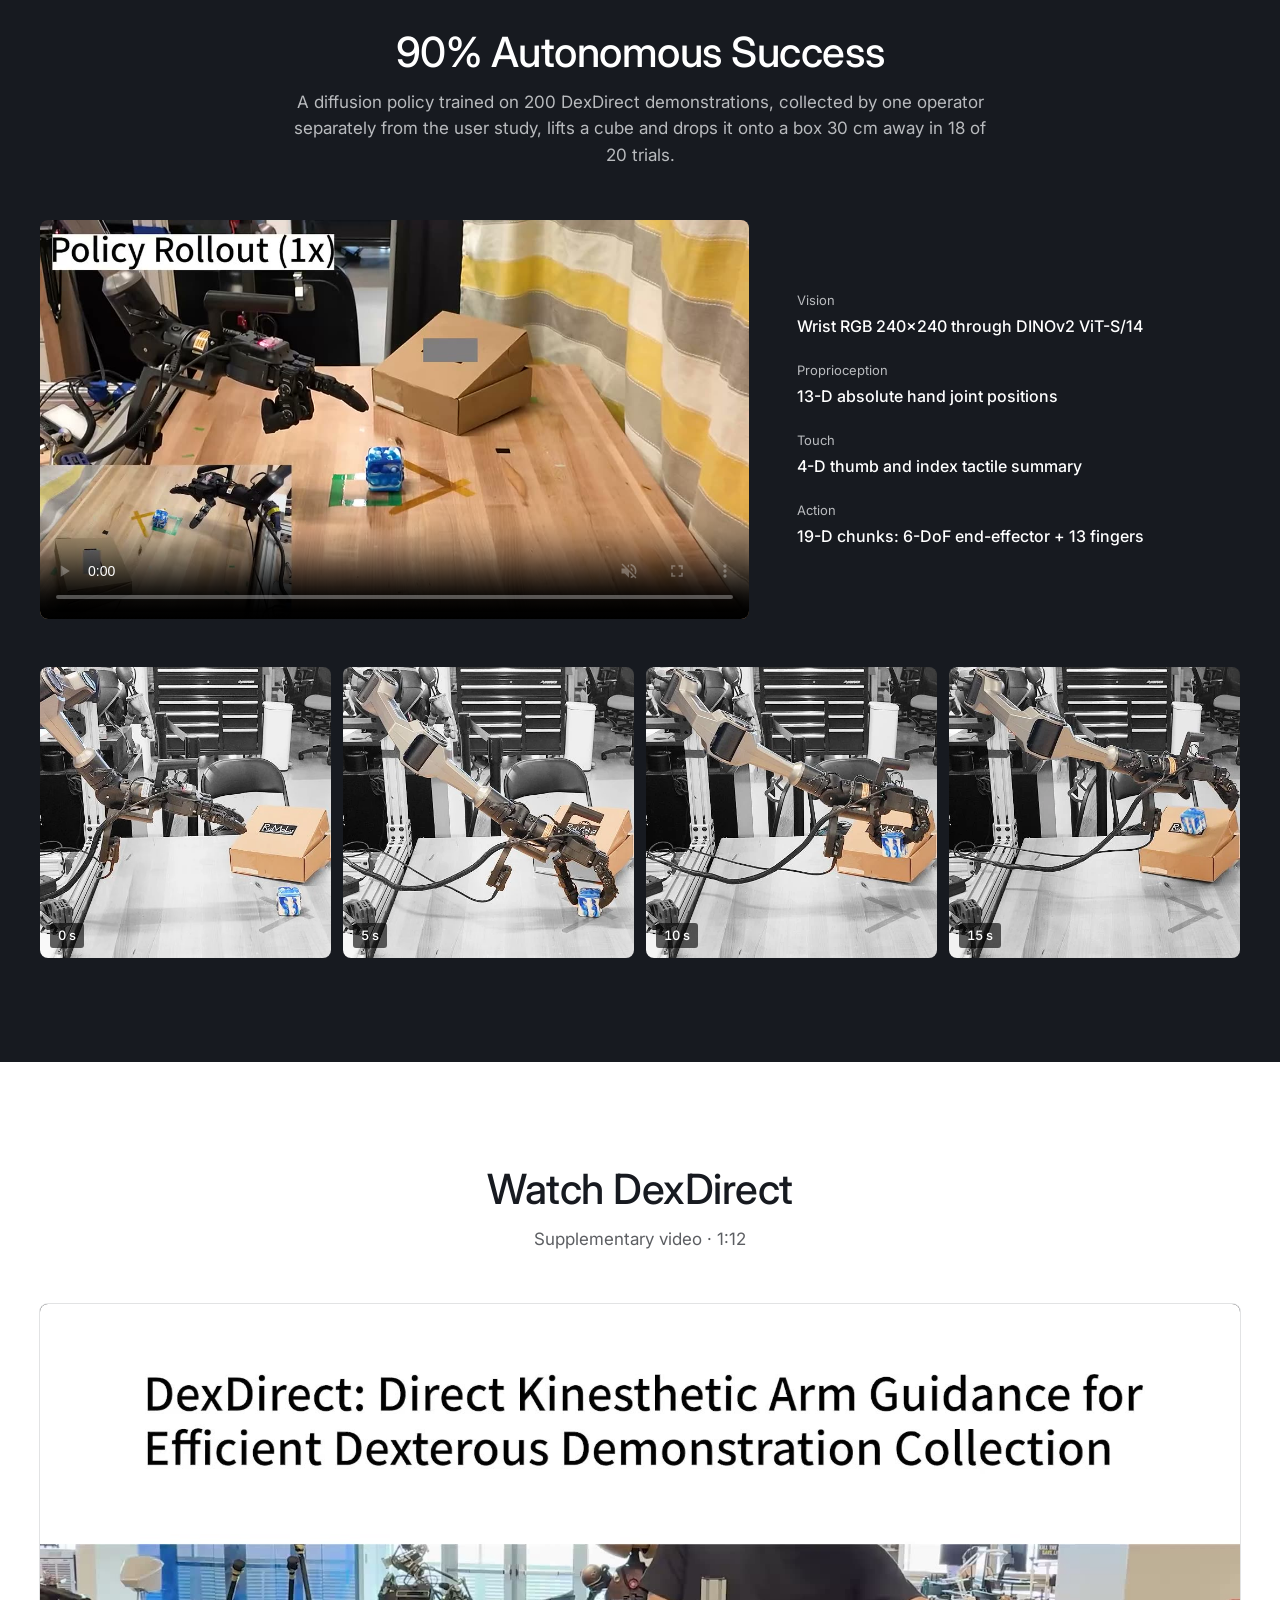
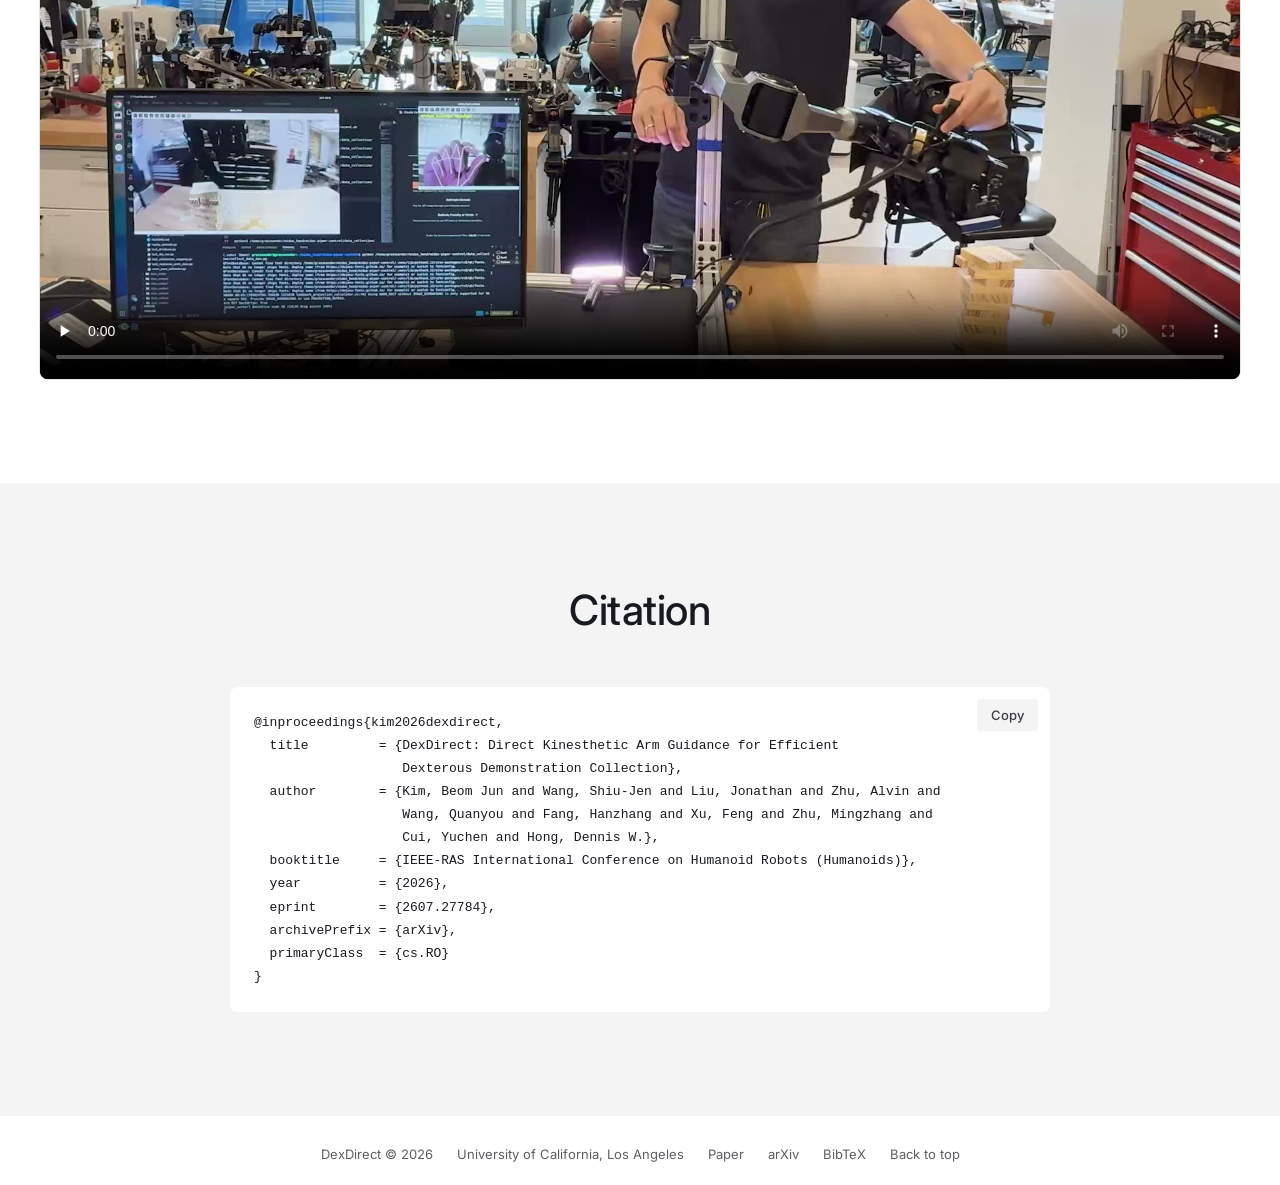
==== commit 54e7a966: "Add the Method walk-through and the MuJoCo simulation; reorder sections - Method: the wide clip and " ====
--- a/index.html
+++ b/index.html
@@ -29,12 +29,12 @@
   <a class="nav-brand" href="#top">DexDirect</a>
   <div class="nav-center">
     <a href="#overview">Overview</a>
-    <a href="#video">Video</a>
     <a href="#method">Method</a>
-    <a href="#explore-3d">3D</a>
+    <a href="#explore-3d">Simulation</a>
     <a href="#tasks">Tasks</a>
     <a href="#results">Results</a>
     <a href="#policy">Policy</a>
+    <a href="#video">Video</a>
   </div>
   <div class="nav-right">
     <a href="static/pdf/DexDirect_Humanoids_2026.pdf" target="_blank" rel="noopener">Paper</a>
@@ -52,13 +52,13 @@
   </div>
   <nav class="drawer-links" aria-label="Sections">
     <a href="#overview">Overview</a>
-    <a href="#video">Video</a>
     <a href="#method">Method</a>
-    <a href="#explore-3d">3D</a>
+    <a href="#explore-3d">Simulation</a>
     <a href="#tasks">Tasks</a>
     <a href="#comparison">Interfaces</a>
     <a href="#results">Results</a>
     <a href="#policy">Policy</a>
+    <a href="#video">Video</a>
     <a href="#bibtex">BibTeX</a>
     <a href="static/pdf/DexDirect_Humanoids_2026.pdf" target="_blank" rel="noopener">Paper (PDF)</a>
     <a href="https://arxiv.org/abs/2607.27784" target="_blank" rel="noopener">arXiv</a>
@@ -123,16 +123,16 @@
   <!-- ========== Overview ========== -->
   <section class="section" id="overview">
     <div class="container narrow center">
-      <!-- TODO: wrap names in <a href="..."> to link personal homepages -->
+      <!-- Names link to personal pages where the author has one; wrap others the same way. -->
       <ul class="authors">
-        <li>Beom Jun Kim<sup>1</sup></li>
+        <li><a href="https://junkeem.com/" target="_blank" rel="noopener">Beom Jun Kim</a><sup>1</sup></li>
         <li>Shiu-Jen Wang<sup>1</sup></li>
-        <li>Jonathan Liu<sup>2</sup></li>
-        <li>Alvin Zhu<sup>2,3</sup></li>
+        <li><a href="https://www.linkedin.com/in/jonathanhliu21/" target="_blank" rel="noopener">Jonathan Liu</a><sup>2</sup></li>
+        <li><a href="https://alvinzhu.org/" target="_blank" rel="noopener">Alvin Zhu</a><sup>2,3</sup></li>
         <li>Quanyou Wang<sup>1</sup></li>
         <li>Hanzhang Fang<sup>2,3</sup></li>
         <li>Feng Xu<sup>1</sup></li>
-        <li>Mingzhang Zhu<sup>1</sup></li>
+        <li><a href="https://mingzhangzhu.org/" target="_blank" rel="noopener">Mingzhang Zhu</a><sup>1</sup></li>
         <li>Yuchen Cui<sup>3&dagger;</sup></li>
         <li>Dennis W. Hong<sup>1&dagger;</sup></li>
       </ul>
@@ -160,22 +160,6 @@
     </div>
   </section>
 
-  <!-- ========== Video ========== -->
-  <section class="section section-dark" id="video">
-    <div class="container">
-      <div class="head center">
-        <h2 class="title">Watch DexDirect</h2>
-        <p class="subtitle">Supplementary video &middot; 1:12</p>
-      </div>
-      <video class="media media-wide" controls preload="none" playsinline
-             poster="static/images/posters/dexdirect_video.jpg" width="1920" height="1080"
-             aria-label="DexDirect supplementary video">
-        <source src="static/videos/dexdirect_video.mp4" type="video/mp4">
-        <a href="static/videos/dexdirect_video.mp4">Download the video (MP4)</a>
-      </video>
-    </div>
-  </section>
-
   <!-- ========== Method ========== -->
   <section class="section" id="method">
     <div class="container">
@@ -186,46 +170,109 @@
         </p>
       </div>
 
-      <article class="feature">
-        <video class="media" data-autoplay muted loop playsinline controls preload="none"
-               poster="static/images/posters/how_left.jpg" width="1280" height="720"
-               aria-label="The operator's left hand drags the robot arm by its handle, next to a diagram highlighting the left-hand pathway.">
-          <source src="static/videos/how_left.mp4" type="video/mp4">
-        </video>
-        <div class="feature-text">
-          <p class="kicker">Left hand</p>
-          <h3 class="feature-title">Drag the Arm</h3>
-          <p>The arm runs in a gravity-compensated drag mode with zero position stiffness and low joint damping. A staged system identification corrects the model gravity torques for payload, torque scaling and friction. Trajectories come straight from the joint encoders, with no pose estimation, retargeting or IK, and the rigid handle lets the operator feel contact.</p>
-          <dl class="feature-specs">
-            <div><dt>200 Hz</dt><dd>joint-level control</dd></div>
-            <div><dt>0</dt><dd>position stiffness</dd></div>
-            <div><dt>0.05 kg</dt><dd>3D-printed handle</dd></div>
-          </dl>
-        </div>
-      </article>
-
-      <article class="feature feature-flip">
-        <video class="media" data-autoplay muted loop playsinline controls preload="none"
-               poster="static/images/posters/how_right.jpg" width="1280" height="720"
-               aria-label="A palm-facing webcam tracks the operator's right hand and the robot fingers follow, next to a diagram highlighting the right-hand pathway.">
-          <source src="static/videos/how_right.mp4" type="video/mp4">
-        </video>
-        <div class="feature-text">
-          <p class="kicker">Right hand</p>
-          <h3 class="feature-title">Webcam the Fingers</h3>
-          <p>A palm-facing webcam feeds MediaPipe Hands, and wrist-relative landmarks are mapped to the MIDAS hand with the dex-retargeting framework released with AnyTeleop. The camera never estimates the wrist pose because the arm already sets it. A 3D-printed forearm support keeps the palm centered in view.</p>
-          <dl class="feature-specs">
-            <div><dt>30 Hz</dt><dd>hand tracking</dd></div>
-            <div><dt>21</dt><dd>3D hand landmarks</dd></div>
-            <div><dt>16 / 13</dt><dd>robot joints / DoF</dd></div>
-          </dl>
-        </div>
-      </article>
+      <!-- Scroll-driven walk-through. The wide clip pins under the nav, the diagram pins below it, and the steps
+           scroll past beside the diagram. static/js/main.js sets data-active on .scrolly for the step at the
+           reading line: that dims the other side of the clip (.video-dim-*), shows its hand label and moves the
+           diagram highlight (.scrolly[data-active] rules in style.css). Without JS everything reads in order. -->
+      <div class="scrolly" id="method-scrolly" data-active="left">
+        <div class="scrolly-video">
+          <div class="stage-video">
+            <video data-autoplay muted loop playsinline controls preload="none"
+                   poster="static/images/posters/method.jpg" width="1920" height="640"
+                   aria-label="Front view of the station. The operator's left hand drags the robot arm by its handle while the robot hand pulls a Jenga block; the right hand rests above a palm-facing webcam, and the monitor shows the wrist-camera and hand-tracking views.">
+              <source src="static/videos/method.mp4" type="video/mp4">
+            </video>
+            <span class="video-dim video-dim-l" aria-hidden="true"></span>
+            <span class="video-dim video-dim-r" aria-hidden="true"></span>
+            <!-- The camera faces the operator, so the left hand is on the right of the frame. -->
+            <span class="video-tag video-tag-l" aria-hidden="true">Left hand</span>
+            <span class="video-tag video-tag-r" aria-hidden="true">Right hand</span>
+          </div>
+        </div>
+
+        <div class="scrolly-diagram">
+          <div class="stage-diagram">
+            <div class="stage-diagram-inner">
+              <img src="static/images/method_diagram.webp" width="1200" height="1535" loading="lazy" decoding="async"
+                   alt="Data-collection diagram. The operator's left hand moves the arm through a handle in gravity-compensation mode. The right hand is filmed by a webcam, tracked with MediaPipe and retargeted with dex-retargeting at 30 Hz. The arm and hand joint encoders (200 Hz), tactile sensors (60 Hz) and wrist camera (30 Hz) are recorded while the pedal is pressed, then processed into aligned data.">
+              <span class="stage-hl" aria-hidden="true"></span>
+            </div>
+          </div>
+          <div class="stage-tabs" role="group" aria-label="Pathway" hidden>
+            <button type="button" data-goto="left">Left hand</button>
+            <button type="button" data-goto="right">Right hand</button>
+            <button type="button" data-goto="record">Recording</button>
+          </div>
+        </div>
+
+        <div class="scrolly-steps">
+          <article class="step" data-step="left">
+            <div class="feature-text">
+              <p class="kicker">Left hand</p>
+              <h3 class="feature-title">Drag the Arm</h3>
+              <p>The arm runs in a gravity-compensated drag mode with zero position stiffness and low joint damping. A staged system identification corrects the model gravity torques for payload, torque scaling and friction. Trajectories come straight from the joint encoders, with no pose estimation, retargeting or IK, and the rigid handle lets the operator feel contact.</p>
+              <dl class="feature-specs">
+                <div><dt>200 Hz</dt><dd>joint-level control</dd></div>
+                <div><dt>0</dt><dd>position stiffness</dd></div>
+                <div><dt>0.05 kg</dt><dd>3D-printed handle</dd></div>
+              </dl>
+            </div>
+          </article>
+
+          <article class="step" data-step="right">
+            <div class="feature-text">
+              <p class="kicker">Right hand</p>
+              <h3 class="feature-title">Track the Fingers</h3>
+              <p>A palm-facing webcam feeds MediaPipe Hands, and wrist-relative landmarks are mapped to the MIDAS hand with the dex-retargeting framework released with AnyTeleop. The camera never estimates the wrist pose because the arm already sets it. A 3D-printed forearm support keeps the palm centered in view.</p>
+              <dl class="feature-specs">
+                <div><dt>30 Hz</dt><dd>hand tracking</dd></div>
+                <div><dt>21</dt><dd>3D hand landmarks</dd></div>
+                <div><dt>16 / 13</dt><dd>robot joints / DoF</dd></div>
+              </dl>
+            </div>
+          </article>
+
+          <article class="step" data-step="record">
+            <div class="feature-text">
+              <p class="kicker">Foot pedal</p>
+              <h3 class="feature-title">Record the Robot</h3>
+              <p>The pedal starts recording. Because the operator moves the robot itself, the robot&rsquo;s own sensors are the record: arm and hand joint states, tactile readings and wrist-camera images, all stamped by one clock on the logging computer. For training, each stream is matched to the nearest wrist-camera frame, without interpolation, to form 30 Hz episodes.</p>
+              <dl class="feature-specs">
+                <div><dt>200 Hz</dt><dd>arm &amp; hand states</dd></div>
+                <div><dt>60 Hz</dt><dd>tactile</dd></div>
+                <div><dt>30 Hz</dt><dd>wrist camera &amp; episodes</dd></div>
+              </dl>
+            </div>
+          </article>
+        </div>
+      </div>
+    </div>
+  </section>
+
+  <!-- ================================================================
+       PLAYGROUND: MuJoCo (WebAssembly) simulation of the station. Drag the handle, drive the hand from a webcam.
+       static/js/main.js lazy-imports static/js/playground.js when the box nears the viewport; the module shows a
+       start button and loads the engine only on click. Model: static/sim/ (tools/sim/build_sim.py);
+       visuals: static/3d/robot.glb (tools/build_3d.sh).
+       ================================================================ -->
+  <section class="section section-black" id="explore-3d">
+    <div class="container">
+      <div class="head center">
+        <h2 class="title">Try It in Simulation</h2>
+        <p class="subtitle">A MuJoCo model of the station, running in your browser. Drag the arm by its orange handle as you would the real one, drive the hand with your webcam (or the grip slider), and play with the cubes. Reset puts everything back.</p>
+      </div>
+      <div id="viewer-3d" class="viewer-3d is-empty" data-module="static/js/playground.js"
+           role="region" aria-label="Interactive simulation">
+        <div class="viewer-3d-placeholder">
+          <svg viewBox="0 0 48 48" aria-hidden="true"><path d="M24 5l16 9v20l-16 9-16-9V14z"/><path d="M8 14l16 9 16-9M24 23v20"/></svg>
+          <p>The simulation needs JavaScript, WebGL and WebAssembly.</p>
+        </div>
+      </div>
     </div>
   </section>
 
   <!-- ========== Hardware ========== -->
-  <section class="section section-alt" id="hardware">
+  <section class="section" id="hardware">
     <div class="container hardware">
       <figure class="hardware-figure">
         <img src="static/images/teaser_setup.webp" width="1800" height="1099" loading="lazy" decoding="async"
@@ -246,39 +293,16 @@
   </section>
 
   <!-- ========== System overview ========== -->
-  <section class="section" id="system">
+  <section class="section section-alt" id="system">
     <div class="container">
       <div class="head center">
         <h2 class="title">System Overview</h2>
         <p class="subtitle">Joint, tactile and wrist-camera streams share one clock and are aligned to the camera frames, forming 30 Hz episodes for a multimodal diffusion policy.</p>
       </div>
-      <figure class="figure">
+      <figure class="figure figure-panel">
         <img src="static/images/system_overview.webp" width="2400" height="1338" loading="lazy" decoding="async"
              alt="System overview diagram: the left hand guides the arm, the right hand is tracked by a webcam and retargeted, joint, tactile and wrist-camera streams are recorded and synchronized, and a multimodal diffusion policy is trained and deployed.">
       </figure>
-    </div>
-  </section>
-
-  <!-- ================================================================
-       INTERACTIVE 3D SLOT (intentionally left empty)
-       - The box keeps a 16:9 ratio and is lazy-mounted by static/js/main.js
-         when it scrolls near the viewport.
-       - Implement mount(el) in the module named by data-module
-         (default: static/js/viewer3d.js). Remove "is-empty" once mounted.
-       ================================================================ -->
-  <section class="section section-black" id="explore-3d">
-    <div class="container">
-      <div class="head center">
-        <h2 class="title">Explore in 3D</h2>
-        <p class="subtitle">Orbit around the DexDirect station.</p>
-      </div>
-      <div id="viewer-3d" class="viewer-3d is-empty" data-module="static/js/viewer3d.js"
-           role="region" aria-label="Interactive 3D viewer">
-        <div class="viewer-3d-placeholder">
-          <svg viewBox="0 0 48 48" aria-hidden="true"><path d="M24 5l16 9v20l-16 9-16-9V14z"/><path d="M8 14l16 9 16-9M24 23v20"/></svg>
-          <p>Interactive 3D viewer coming soon</p>
-        </div>
-      </div>
     </div>
   </section>
 
@@ -518,18 +542,19 @@
     </div>
   </section>
 
-  <!-- ========== Limitations ========== -->
-  <section class="section" id="limitations">
-    <div class="container">
-      <div class="head center">
-        <h2 class="title">Limitations</h2>
-      </div>
-      <div class="limits">
-        <div><h3>Co-located by design</h3><p>Needs a robot that supports safe, low-impedance gravity-compensated guidance, does not support remote teleoperation, and may be less ergonomic for larger, higher-inertia arms.</p></div>
-        <div><h3>Two hands, one arm</h3><p>Both operator hands drive one arm-hand system. Single-operator bimanual control would need each hand coupled to its own arm while its fingers are tracked.</p></div>
-        <div><h3>Vision-based fingers</h3><p>Finger control depends on monocular landmarks and morphology-dependent retargeting, with no distributed fingertip force feedback.</p></div>
-        <div><h3>Scope of evaluation</h3><p>Ten participants, five short tasks, one platform and one policy task. Remapping, latency and contact cues are not yet isolated.</p></div>
-      </div>
+  <!-- ========== Video ========== -->
+  <section class="section" id="video">
+    <div class="container">
+      <div class="head center">
+        <h2 class="title">Watch DexDirect</h2>
+        <p class="subtitle">Supplementary video &middot; 1:12</p>
+      </div>
+      <video class="media media-wide" controls preload="none" playsinline
+             poster="static/images/posters/dexdirect_video.jpg" width="1920" height="1080"
+             aria-label="DexDirect supplementary video">
+        <source src="static/videos/dexdirect_video.mp4" type="video/mp4">
+        <a href="static/videos/dexdirect_video.mp4">Download the video (MP4)</a>
+      </video>
     </div>
   </section>
 
--- a/static/css/style.css
+++ b/static/css/style.css
@@ -219,18 +219,90 @@
 /* ---------- Media & figures ---------- */
 .media { width: 100%; border-radius: var(--radius-media); background: #0d0e10; }
 .media-wide { aspect-ratio: 16 / 9; }
+.section:not(.section-dark):not(.section-black) .media-wide { box-shadow: 0 0 0 1px var(--line); }
 .figure { margin: 0; }
 .figure img { width: 100%; }
 .figure-panel img { background: #fff; border: 1px solid var(--line); border-radius: var(--radius-media); padding: clamp(8px, 1.6vw, 20px); }
 .section-alt .figure-panel img { border-color: transparent; }
 .figure figcaption { margin-top: 12px; font-size: .8125rem; color: var(--muted); text-align: center; }
 
-/* ---------- Method features ---------- */
-.feature { display: grid; grid-template-columns: 1.35fr 1fr; gap: 64px; align-items: center; }
-.feature + .feature { margin-top: 104px; }
-.feature .media { aspect-ratio: 16 / 9; }
-.feature-flip { grid-template-columns: 1fr 1.35fr; }
-.feature-flip .media { order: 2; }
+/* ---------- Method: wide clip pinned on top, diagram pinned under it, steps scrolling beside the diagram ---------- */
+.scrolly {
+  --diag-w: clamp(240px, calc((100vh - 560px) * .82), 300px);   /* diagram card width (its height is 1.25x) */
+  --row-gap: 20px;
+  display: grid; grid-template-columns: var(--diag-w) minmax(0, 1fr); gap: var(--row-gap) 56px;
+  grid-template-areas: "video video" "diagram steps";
+}
+.scrolly-video { grid-area: video; padding-block: 12px 8px; }
+.scrolly-diagram { grid-area: diagram; align-self: start; }
+.scrolly-steps { grid-area: steps; }
+/* main.js adds .is-live and measures the band (--band-h); only then do the clip and the diagram pin. */
+.scrolly.is-live .scrolly-video { position: sticky; top: var(--nav-h); z-index: 3; background: var(--bg); }
+.scrolly.is-live .scrolly-video::after {          /* soft edge where the steps slide under the band */
+  content: ""; position: absolute; left: 0; right: 0; top: 100%; height: var(--row-gap);
+  background: linear-gradient(var(--bg), rgba(255, 255, 255, 0)); pointer-events: none;
+}
+.scrolly.is-live .scrolly-diagram {
+  position: sticky; z-index: 2;
+  top: calc(var(--nav-h) + var(--band-h, 0px) + var(--row-gap));
+}
+/* 3:1 clip, as wide as the container unless the screen is too short to fit it above the diagram. */
+.stage-video {
+  position: relative; overflow: hidden; margin-inline: auto; aspect-ratio: 3 / 1;
+  width: min(100%, calc((100vh - var(--nav-h) - var(--diag-w) * 1.25 - 104px) * 3));
+  border-radius: var(--radius-media); background: #0d0e10;
+}
+.stage-video video { width: 100%; height: 100%; object-fit: cover; }
+/* The side that is not being described is dimmed. Percentages are of the clip width: the operator's right hand,
+   the webcam and the hand-tracking view sit left of ~55%, the arm, the left hand and the robot hand right of it. */
+.video-dim { position: absolute; top: 0; bottom: 0; opacity: 0; pointer-events: none; transition: opacity .6s ease; }
+.video-dim-l { left: 0; width: 56%; background: linear-gradient(90deg, rgba(8, 10, 14, .64) 92%, rgba(8, 10, 14, 0)); }
+.video-dim-r { left: 56%; right: 0; background: linear-gradient(90deg, rgba(8, 10, 14, 0), rgba(8, 10, 14, .64) 9%); }
+.video-tag {
+  position: absolute; top: 7%; padding: 3px 10px; border-radius: 999px;
+  background: rgba(255, 255, 255, .92); color: var(--ink); font: 500 .75rem/1.4 var(--font);
+  box-shadow: 0 1px 4px rgba(0, 0, 0, .2); pointer-events: none;
+  opacity: 0; transform: translateY(-4px); transition: opacity .5s ease, transform .5s ease;
+}
+.video-tag-l { left: 68%; }   /* over the operator's left hand */
+.video-tag-r { left: 47%; }   /* over the operator's right hand */
+.scrolly.is-live[data-active="left"] .video-dim-l,
+.scrolly.is-live[data-active="right"] .video-dim-r { opacity: 1; }
+.scrolly.is-live[data-active="left"] .video-tag-l,
+.scrolly.is-live[data-active="right"] .video-tag-r { opacity: 1; transform: none; }
+.stage-diagram {
+  aspect-ratio: 4 / 5; overflow: hidden;
+  display: flex; align-items: center; justify-content: center;
+  background: #fff; border: 1px solid var(--line); border-radius: var(--radius-media);
+}
+.stage-diagram-inner { position: relative; width: 90%; }
+.stage-diagram-inner img { width: 100%; }
+/* One box glides between the regions; its huge spread shadow washes out the rest of the diagram.
+   Positions are percentages of method_diagram.webp (see tools/build_figures.py). */
+.stage-hl {
+  position: absolute; left: var(--x); top: var(--y); width: var(--w); height: var(--h);
+  border: 2px solid var(--accent); border-radius: 10px;
+  box-shadow: 0 0 0 100vmax rgba(255, 255, 255, .62);
+  pointer-events: none;
+  transition: left .65s cubic-bezier(.65, 0, .35, 1), top .65s cubic-bezier(.65, 0, .35, 1),
+              width .65s cubic-bezier(.65, 0, .35, 1), height .65s cubic-bezier(.65, 0, .35, 1);
+}
+.scrolly[data-active="left"]   .stage-hl { --x: -.54%;  --y: -.09%;  --w: 39.19%;  --h: 42.06%; }
+.scrolly[data-active="right"]  .stage-hl { --x: 38.77%; --y: -.09%;  --w: 61.53%;  --h: 42.06%; }
+.scrolly[data-active="record"] .stage-hl { --x: -.54%;  --y: 43.28%; --w: 100.84%; --h: 57%; }
+.stage-tabs { display: flex; flex-wrap: wrap; justify-content: center; gap: 5px; margin-top: 10px; }
+.stage-tabs[hidden] { display: none; }
+.stage-tabs button {
+  padding: 5px 8px; border: 1px solid var(--line); border-radius: 999px; background: transparent;
+  font: 500 .75rem/1.3 var(--font); color: var(--muted); cursor: pointer; white-space: nowrap;
+  transition: background-color .25s ease, color .25s ease, border-color .25s ease;
+}
+.stage-tabs button:hover { color: var(--ink); border-color: #c6c7c9; }
+.stage-tabs button[aria-pressed="true"] { background: var(--ink); border-color: var(--ink); color: #fff; }
+.step { min-height: 60vh; padding-block: 8px 48px; }
+.step .feature-text { max-width: 600px; }
+.scrolly.is-live .step { opacity: .22; transition: opacity .45s ease; }
+.scrolly.is-live .step.is-active { opacity: 1; }
 .kicker { font-size: .875rem; font-weight: 500; color: var(--muted); }
 .feature-title { margin: 6px 0 14px; font-size: clamp(1.5rem, 1.2rem + 1vw, 2rem); font-weight: 500; letter-spacing: -.01em; line-height: 1.2; }
 .feature-text > p { color: var(--ink-2); line-height: 1.7; }
@@ -269,7 +341,64 @@
   font-size: .9375rem; color: rgba(255, 255, 255, .62); text-align: center;
 }
 .viewer-3d-placeholder svg { width: 52px; height: 52px; fill: none; stroke: rgba(255, 255, 255, .42); stroke-width: 1.4; stroke-linejoin: round; }
+.viewer-3d-placeholder p { max-width: 46ch; margin: 0; line-height: 1.5; }
+.viewer-3d-placeholder a { color: #fff; text-underline-offset: 3px; }
+.viewer-3d-placeholder code { font-family: var(--mono); font-size: .875em; color: #fff; }
 .viewer-3d:not(.is-empty) .viewer-3d-placeholder { display: none; }
+
+/* Playground (static/js/playground.js): MuJoCo simulation, start overlay, toolbar, webcam inset */
+.pg { position: absolute; inset: 0; user-select: none; -webkit-user-select: none; }
+.pg-canvas { display: block; width: 100%; height: 100%; touch-action: none; }
+.pg-start { position: absolute; inset: 0; z-index: 4; display: grid; place-items: center; background: radial-gradient(ellipse at 50% 60%, #1c1e23 0%, #0b0c0e 72%); }
+.pg-poster { position: absolute; inset: 0; width: 100%; height: 100%; object-fit: cover; opacity: .55; }
+.pg-start-inner { position: relative; display: grid; justify-items: center; gap: 14px; padding: 16px; text-align: center; }
+.pg-kicker { margin: 0; font-size: .8125rem; font-weight: 500; letter-spacing: .04em; color: rgba(255, 255, 255, .78); }
+.pg-go {
+  display: inline-flex; align-items: center; gap: 10px; height: 44px; padding: 0 22px; border: 0; border-radius: var(--radius);
+  background: #fff; color: var(--ink); font: 600 .9375rem var(--font); cursor: pointer; box-shadow: 0 6px 24px rgba(0, 0, 0, .35);
+}
+.pg-go:hover { background: #ececec; }
+.pg-go svg { width: 16px; height: 16px; fill: currentColor; }
+.pg-note { margin: 0; font-size: .75rem; line-height: 1.45; color: rgba(255, 255, 255, .62); }
+.pg-hint { position: absolute; top: 14px; left: 16px; right: 16px; margin: 0; font-size: .8125rem; line-height: 1.4; color: rgba(255, 255, 255, .7); pointer-events: none; text-shadow: 0 1px 6px rgba(0, 0, 0, .6); }
+.pg-hint span { color: #ffb067; font-weight: 600; }
+.pg-bar {
+  position: absolute; left: 12px; right: 12px; bottom: 12px; z-index: 3;
+  display: flex; align-items: center; gap: 10px; padding: 6px 8px; border-radius: 6px;
+  background: rgba(13, 14, 17, .62); -webkit-backdrop-filter: blur(10px); backdrop-filter: blur(10px);
+}
+.pg-bar[hidden], .pg-start[hidden], .pg-loading[hidden], .pg-grip[hidden], .pg-btn[hidden] { display: none; }
+.pg-btn {
+  display: inline-flex; align-items: center; gap: 8px; height: 32px; padding: 0 12px; border: 0; border-radius: var(--radius);
+  background: rgba(255, 255, 255, .12); color: #fff; font: 500 .8125rem var(--font); white-space: nowrap; cursor: pointer;
+}
+.pg-btn:hover { background: rgba(255, 255, 255, .2); }
+.pg-btn:disabled { opacity: .6; cursor: progress; }
+.pg-btn.is-on { background: #fff; color: var(--ink); }
+.pg-btn svg { flex: none; width: 16px; height: 16px; fill: none; stroke: currentColor; stroke-width: 1.8; stroke-linecap: round; stroke-linejoin: round; }
+.pg-reset { margin-left: auto; }
+.pg-grip { display: flex; align-items: center; gap: 10px; flex: 1; min-width: 0; max-width: 320px; font-size: .8125rem; color: rgba(255, 255, 255, .75); }
+.pg-grip input { flex: 1; min-width: 40px; accent-color: #ffb067; }
+.pg-webcam { position: absolute; right: 12px; bottom: 60px; z-index: 3; width: 176px; }
+.pg-webcam video { display: block; width: 100%; border-radius: 6px; background: #000; transform: scaleX(-1); }
+.pg-lm { position: absolute; top: 0; left: 0; width: 100%; pointer-events: none; }
+.pg-webcam .pg-note { margin-top: 6px; font-size: .6875rem; text-align: right; }
+.pg-status { position: absolute; left: 16px; bottom: 60px; max-width: 60%; margin: 0; font-size: .8125rem; line-height: 1.4; color: rgba(255, 255, 255, .78); pointer-events: none; }
+.pg.is-failed .pg-status { left: 50%; top: 50%; bottom: auto; max-width: 80%; transform: translate(-50%, -50%); text-align: center; }
+.pg-loading { position: absolute; inset: 0; display: grid; place-content: center; gap: 12px; font-size: .875rem; color: rgba(255, 255, 255, .7); text-align: center; }
+.pg-loading i { display: block; width: 180px; height: 2px; background: rgba(255, 255, 255, .15); }
+.pg-loading b { display: block; width: 0; height: 100%; background: #fff; transition: width .25s ease; }
+.pg.is-dragging .pg-hint span { color: #fff; }
+@media (max-width: 760px) {
+  .viewer-3d { aspect-ratio: 4 / 5; }
+  .pg-hint { top: 10px; left: 12px; right: 12px; font-size: .75rem; }
+  .pg-bar { left: 8px; right: 8px; bottom: 8px; gap: 8px; }
+  .pg-btn span { position: absolute; width: 1px; height: 1px; overflow: hidden; clip-path: inset(50%); white-space: nowrap; }
+  .pg-btn { width: 32px; padding: 0; justify-content: center; }
+  .pg-grip span { display: none; }
+  .pg-webcam { width: 112px; bottom: 54px; right: 8px; }
+  .pg-status { bottom: 54px; max-width: 55%; font-size: .75rem; }
+}
 
 /* ---------- Carousel (tasks) ---------- */
 .carousel {
@@ -388,10 +517,6 @@
   font-size: .8125rem; font-weight: 500; color: #fff; font-variant-numeric: tabular-nums;
 }
 
-/* ---------- Limitations ---------- */
-.limits { display: grid; grid-template-columns: repeat(4, 1fr); gap: 32px; }
-.limits h3 { font-size: 1.0625rem; font-weight: 500; }
-.limits p { margin-top: 8px; font-size: .9375rem; line-height: 1.65; color: var(--ink-2); }
 
 /* ---------- Citation ---------- */
 .bibtex { position: relative; }
@@ -421,9 +546,37 @@
   .nav { grid-template-columns: 1fr auto; }
   .nav-center, .nav-right a { display: none; }
   .nav-menu { display: inline-flex; }
-  .feature, .hardware, .study, .policy, .workload { grid-template-columns: 1fr; gap: 32px; }
-  .feature-flip .media { order: 0; }
-  .limits { grid-template-columns: 1fr 1fr; }
+  .hardware, .study, .policy, .workload { grid-template-columns: 1fr; gap: 32px; }
+}
+/* Narrow or short screens: the clip and, under it, a row with the diagram and the tabs pin under the nav on white
+   bands, and the steps scroll up beneath them. main.js uses the same query. */
+@media (max-width: 860px), (max-height: 599px) {
+  .scrolly {
+    --diag-w: clamp(110px, min(34vw, calc((100vh - 470px) * .8)), 220px);
+    --row-gap: 0px;
+    grid-template-columns: minmax(0, 1fr); grid-template-areas: "video" "diagram" "steps";
+  }
+  .scrolly-video, .scrolly-diagram {
+    margin-inline: calc(-1 * var(--pad-l)) calc(-1 * var(--pad-r));
+    padding-inline: var(--pad-l) var(--pad-r);
+    background: var(--bg);
+  }
+  .scrolly-video { padding-block: 8px 6px; }
+  .stage-video { width: min(100%, calc(32vh * 3)); }
+  .scrolly-diagram { display: flex; align-items: center; justify-content: center; gap: 18px; padding-block: 6px 12px; }
+  .scrolly.is-live .scrolly-video::after { content: none; }
+  .scrolly.is-live .scrolly-diagram::after {
+    content: ""; position: absolute; left: 0; right: 0; top: 100%; height: 24px;
+    background: linear-gradient(var(--bg), rgba(255, 255, 255, 0)); pointer-events: none;
+  }
+  .stage-diagram { width: var(--diag-w); flex: none; }
+  .stage-tabs { flex-direction: column; flex-wrap: nowrap; margin-top: 0; }
+  .stage-tabs button { padding: 6px 14px; font-size: .8125rem; }
+  .step { min-height: 62vh; padding-block: 32px; }
+}
+/* Too short for the diagram row as well: the clip alone (its dimming and hand labels still mark the step). */
+@media (max-width: 860px) and (max-height: 620px), (max-height: 599px) {
+  .scrolly-diagram { display: none; }
 }
 
 /* Square-ish screens still get the 16:9 cut: keep the robot side of it in view.
@@ -449,13 +602,11 @@
   .head-row { align-items: flex-start; }
   .carousel-arrows { display: none; }
   .actions-tight .btn { min-width: 0; flex: 1 1 40%; }
-  .feature + .feature { margin-top: 72px; }
   .feature-specs dt { font-size: 1.4rem; }
   .spec-list { grid-template-columns: 1fr; }
   .compare { grid-template-columns: 1fr; }
   .compare-how { min-height: 0; }
   .rollout { grid-template-columns: 1fr 1fr; }
-  .limits { grid-template-columns: 1fr; gap: 24px; }
   .chart { padding: 22px 16px 24px; }
   .hbar-row { grid-template-columns: 84px 1fr; gap: 10px; }
   .hbar-label { font-size: .875rem; }
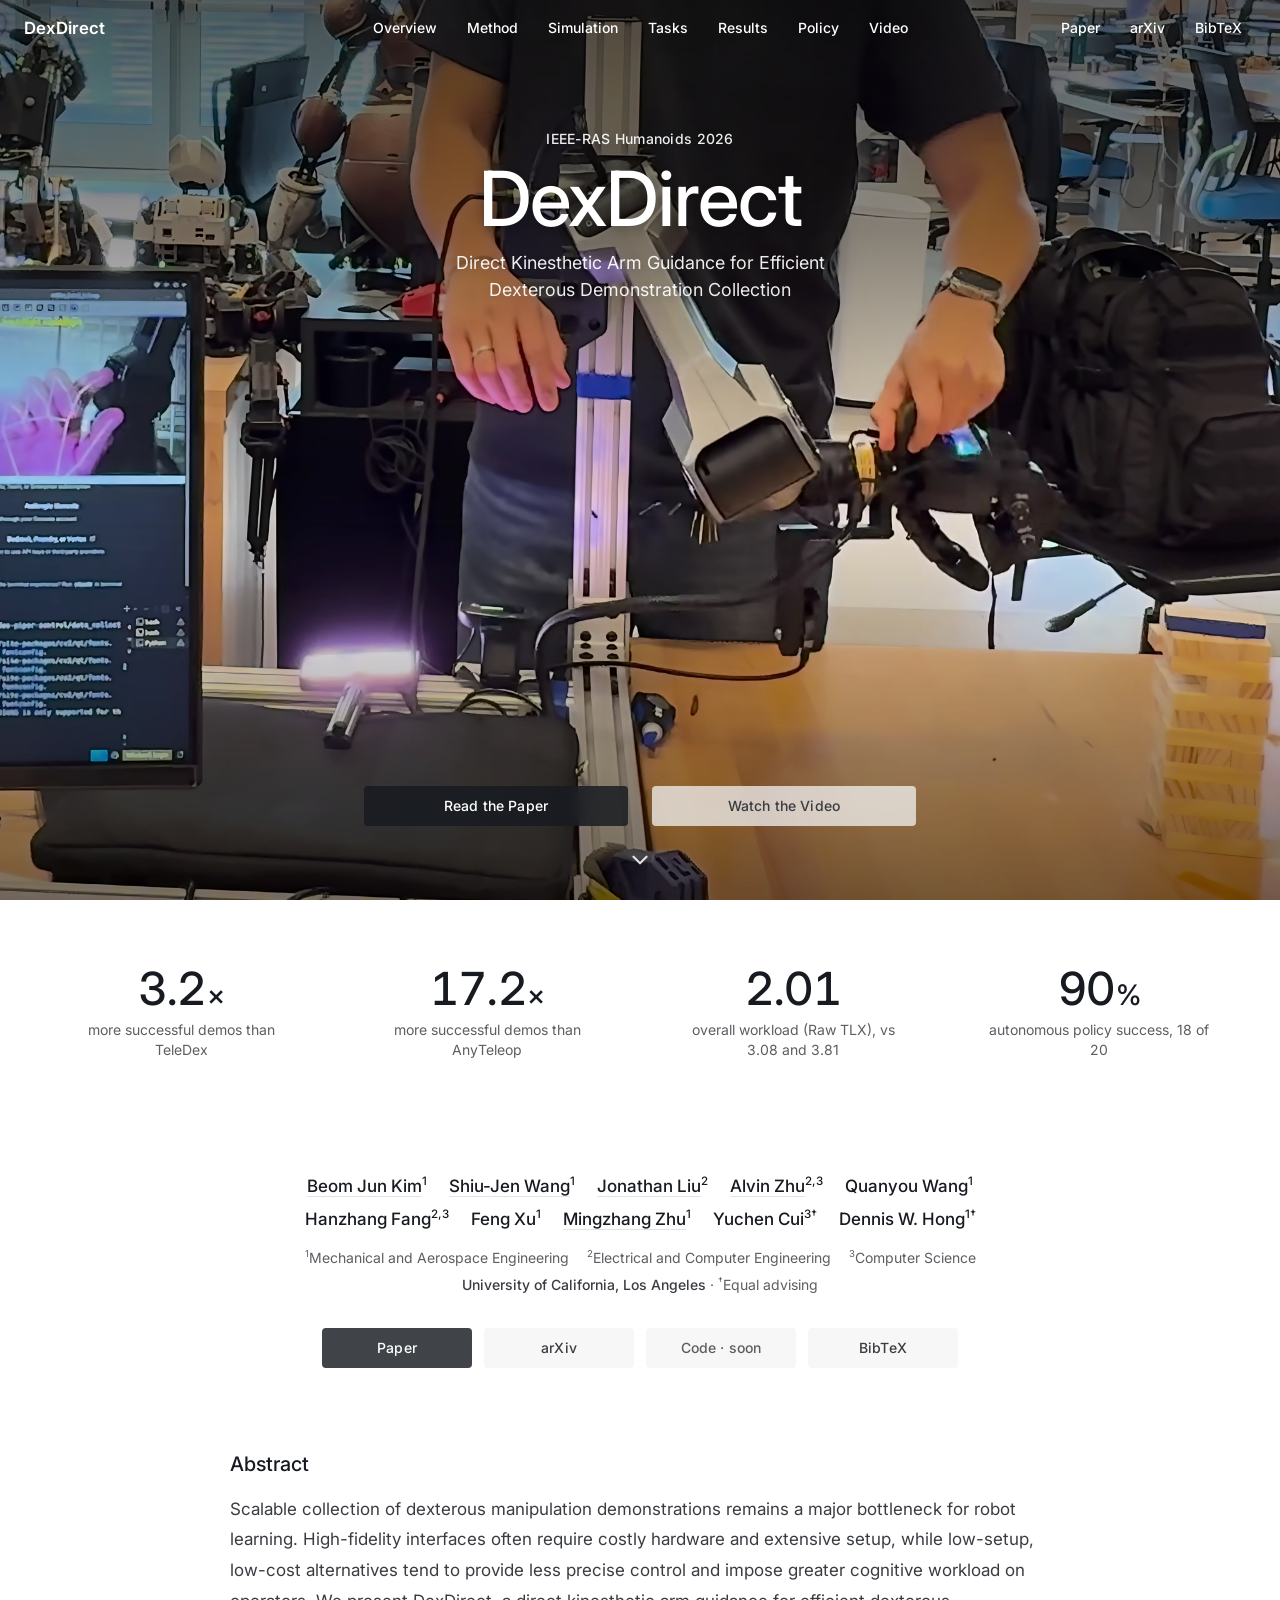
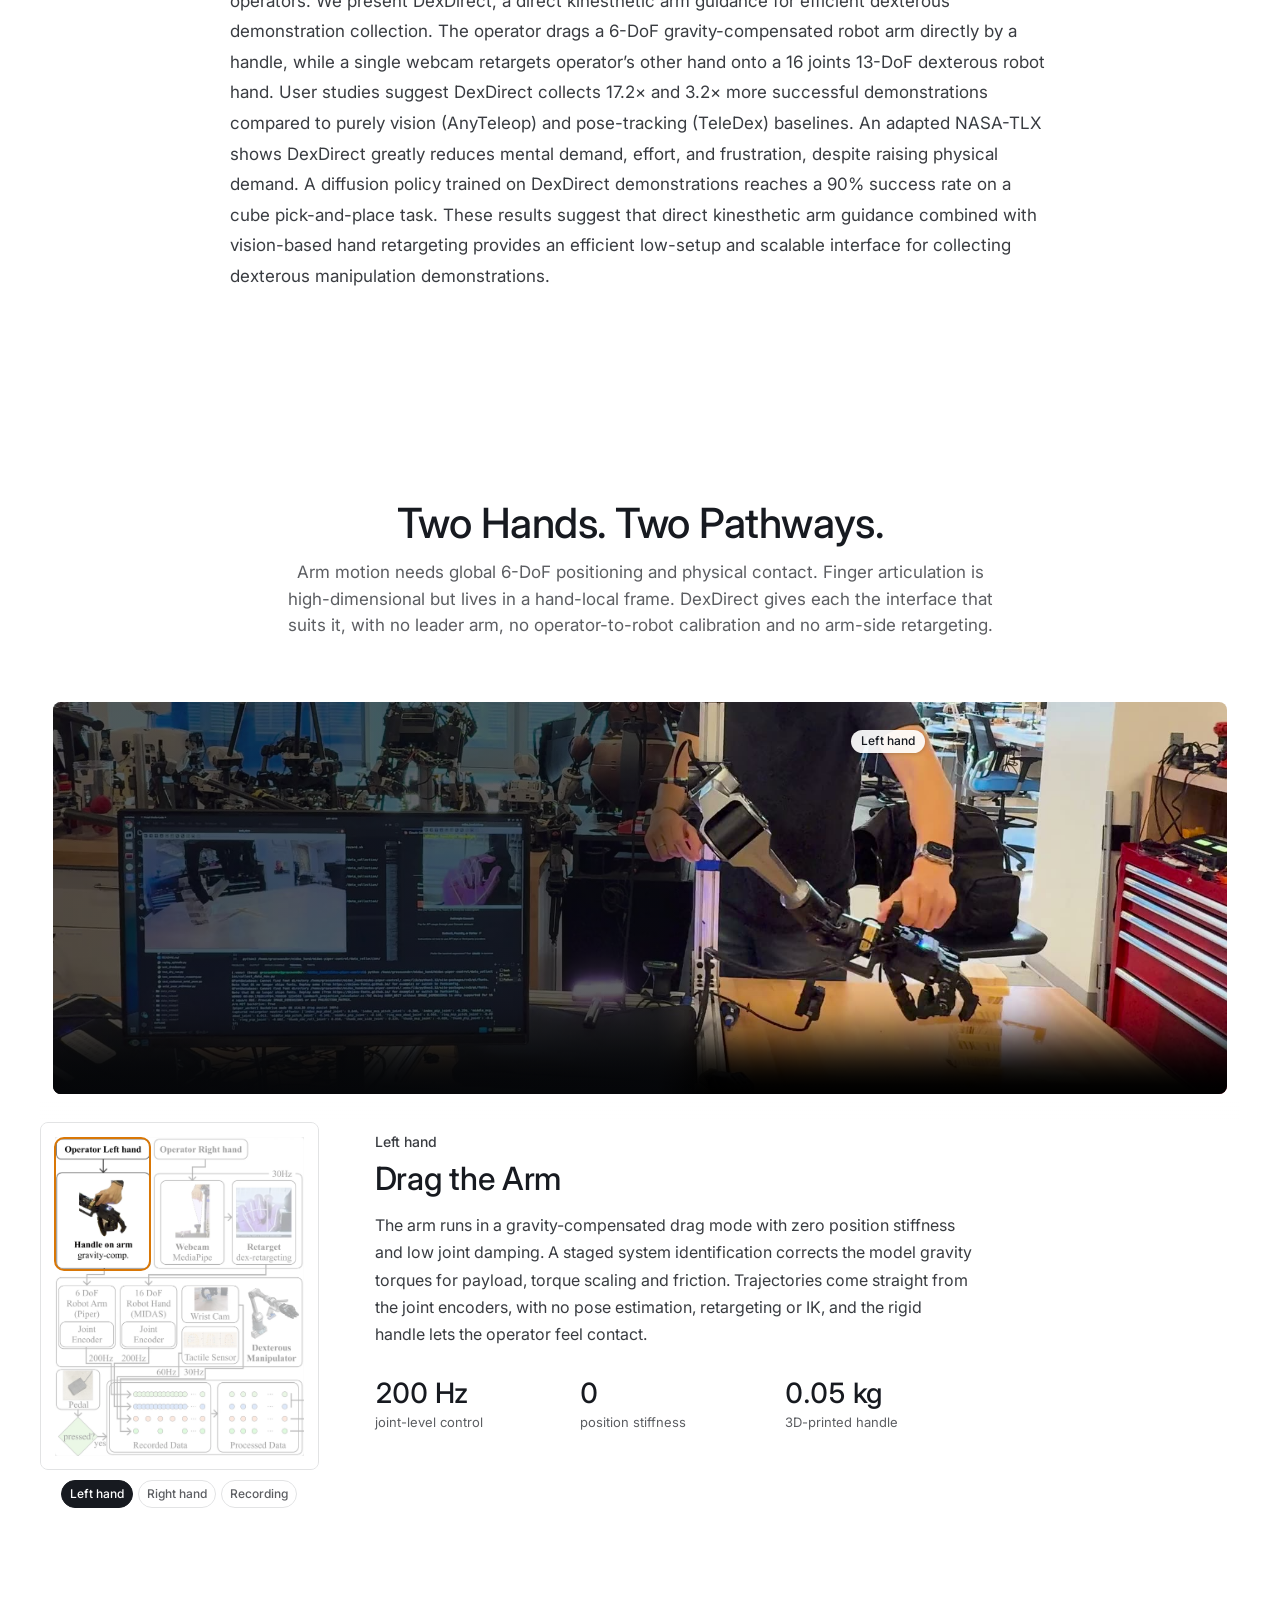
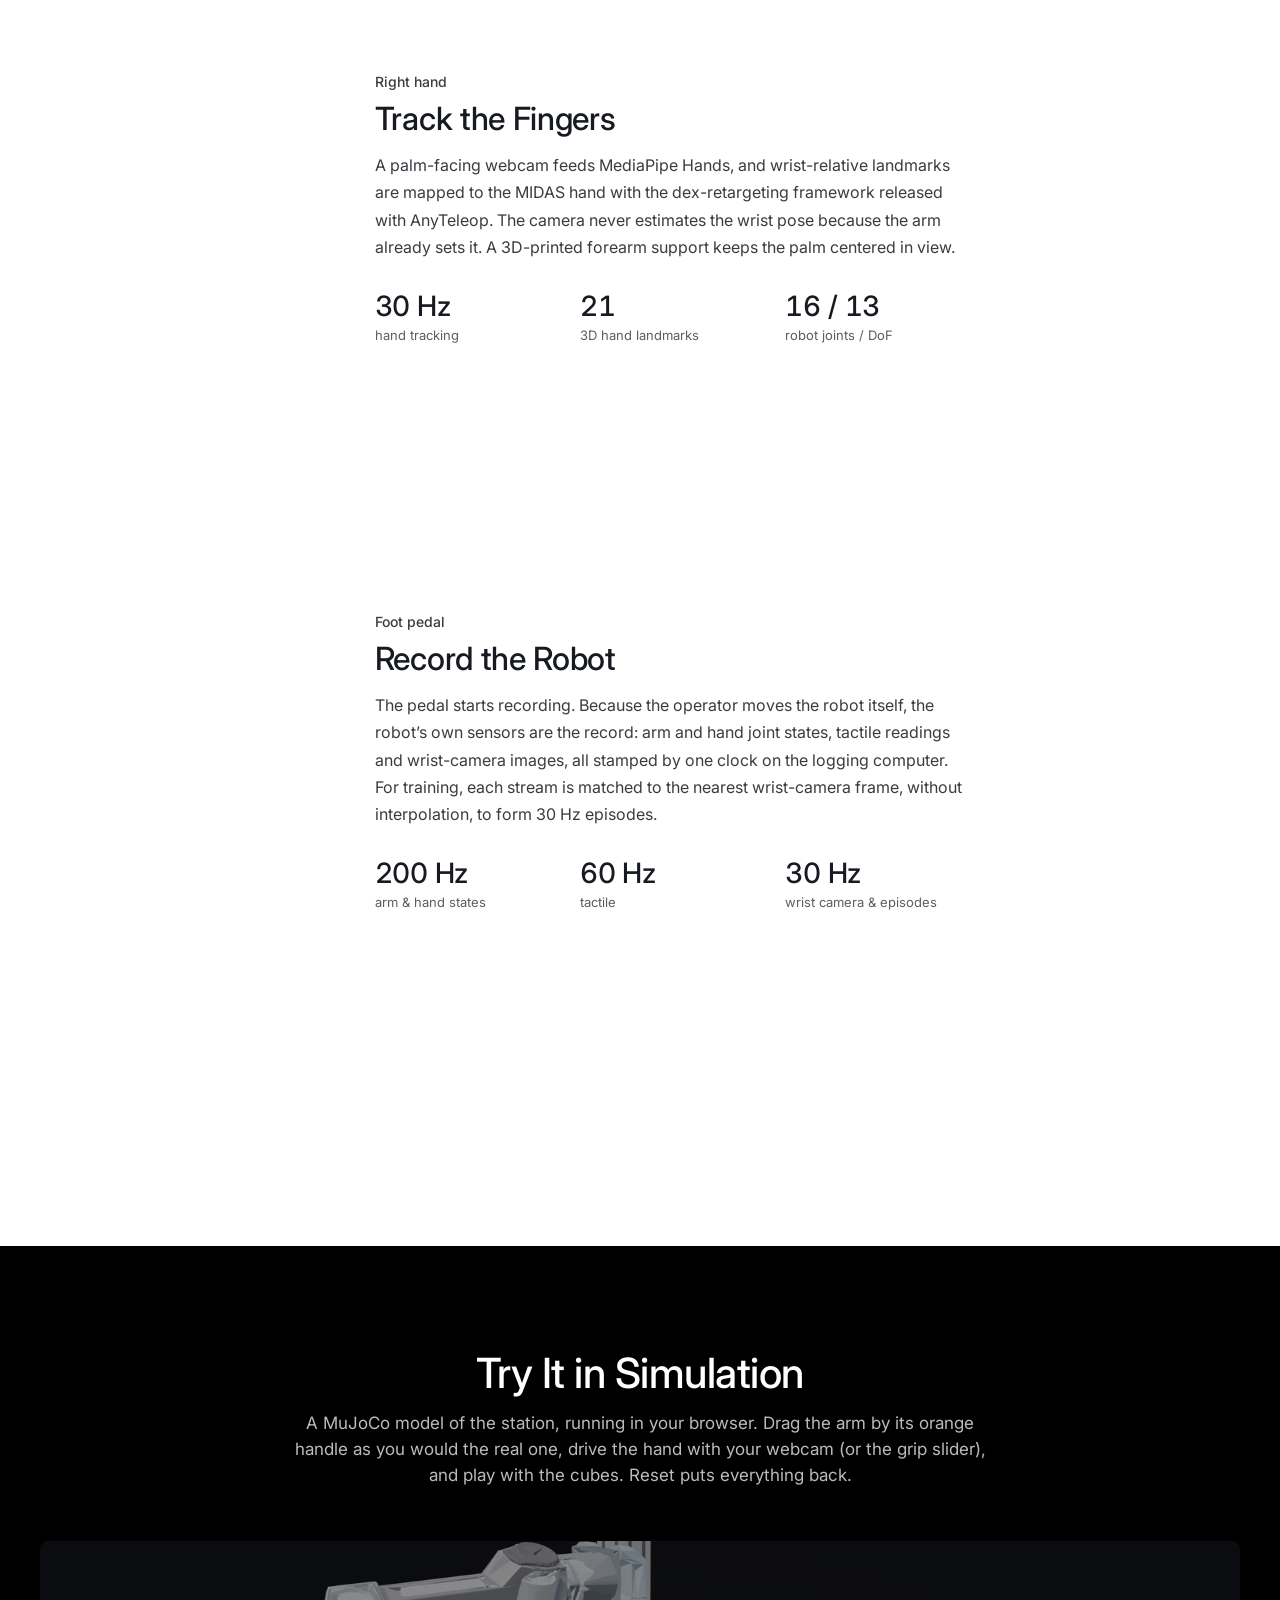
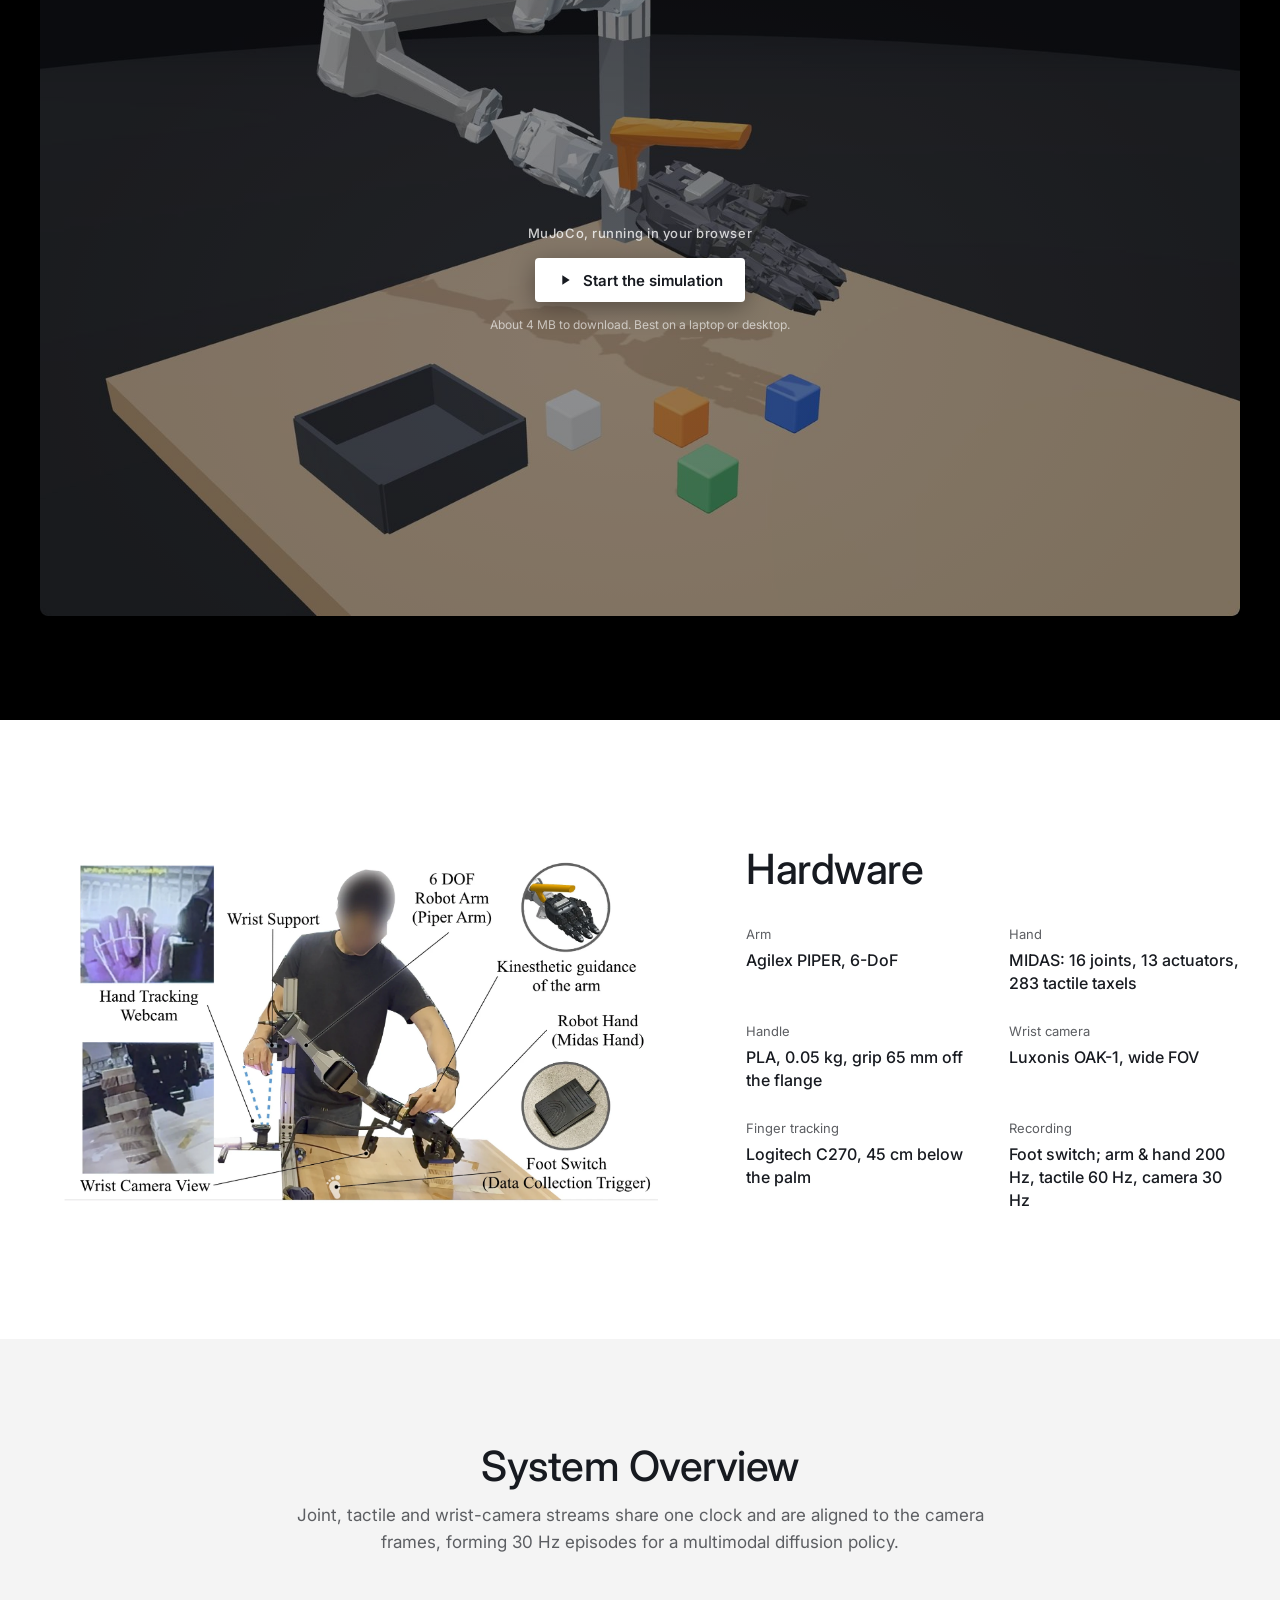
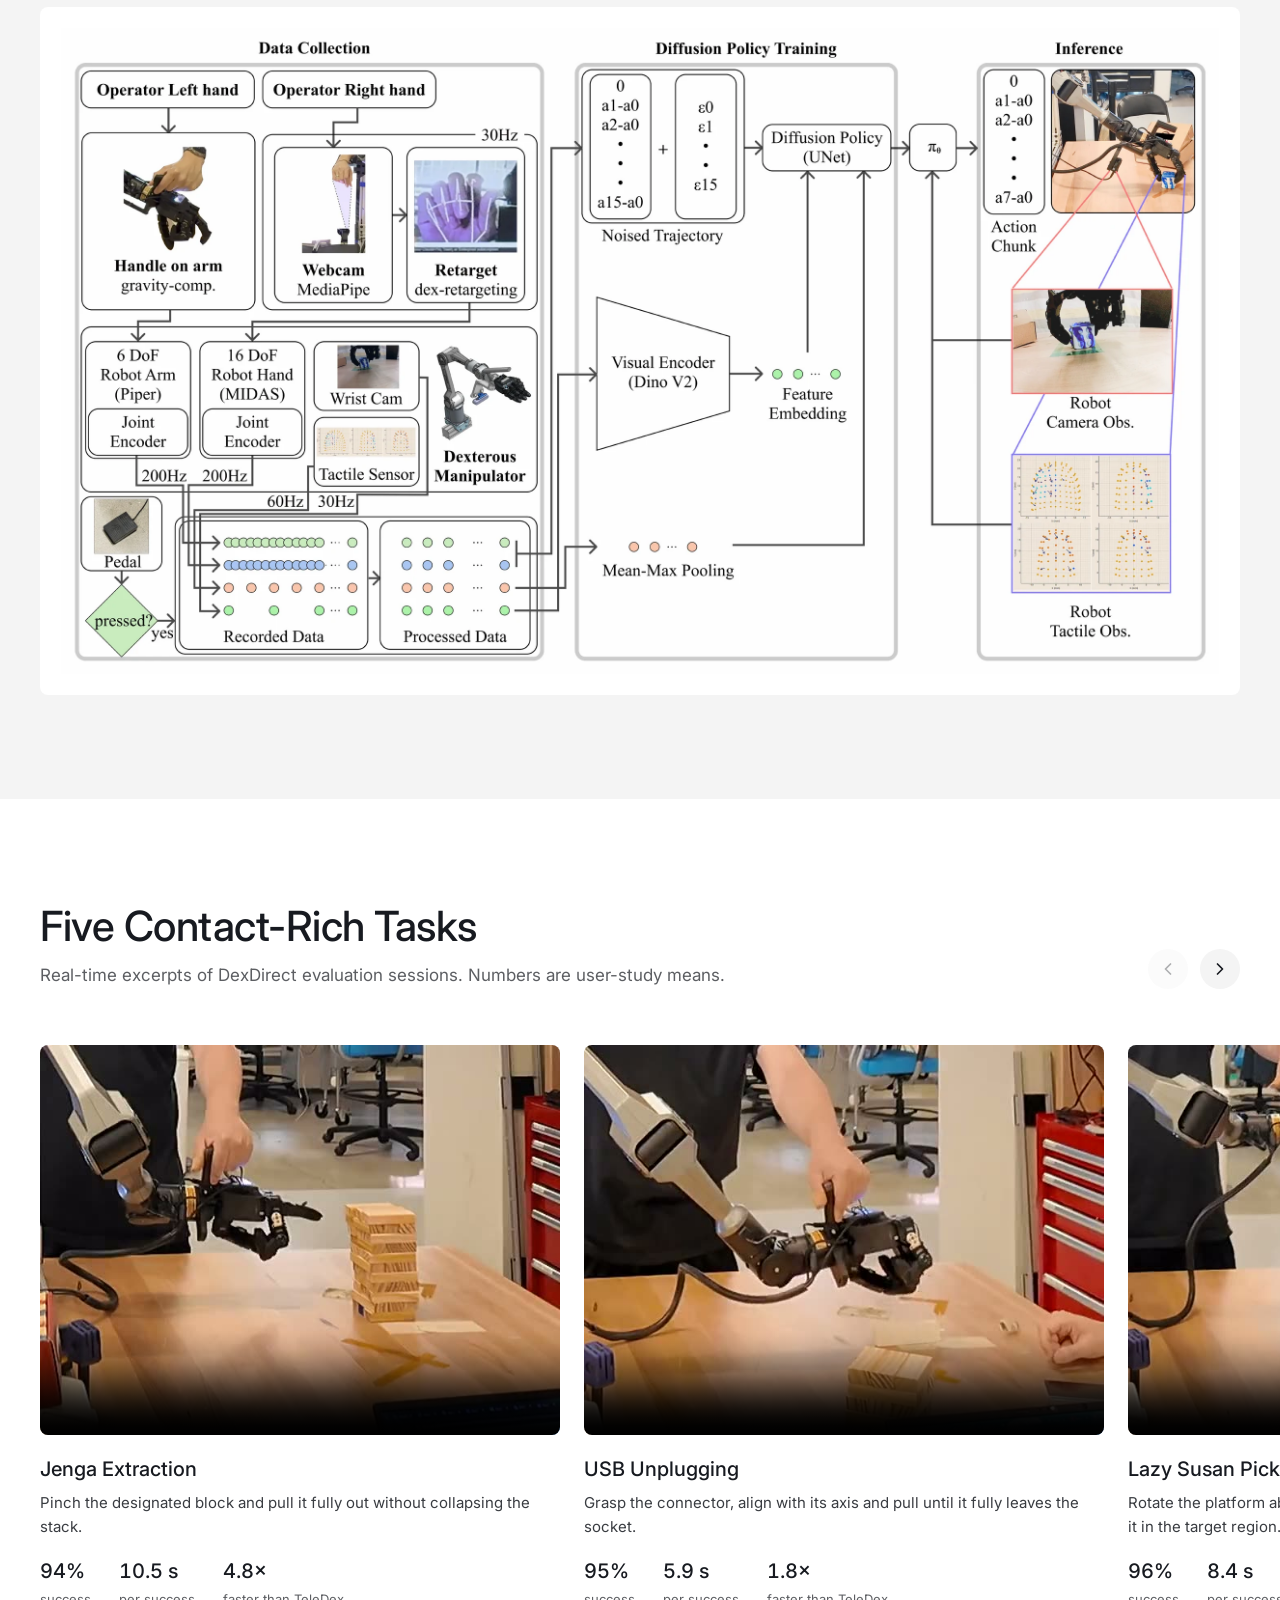
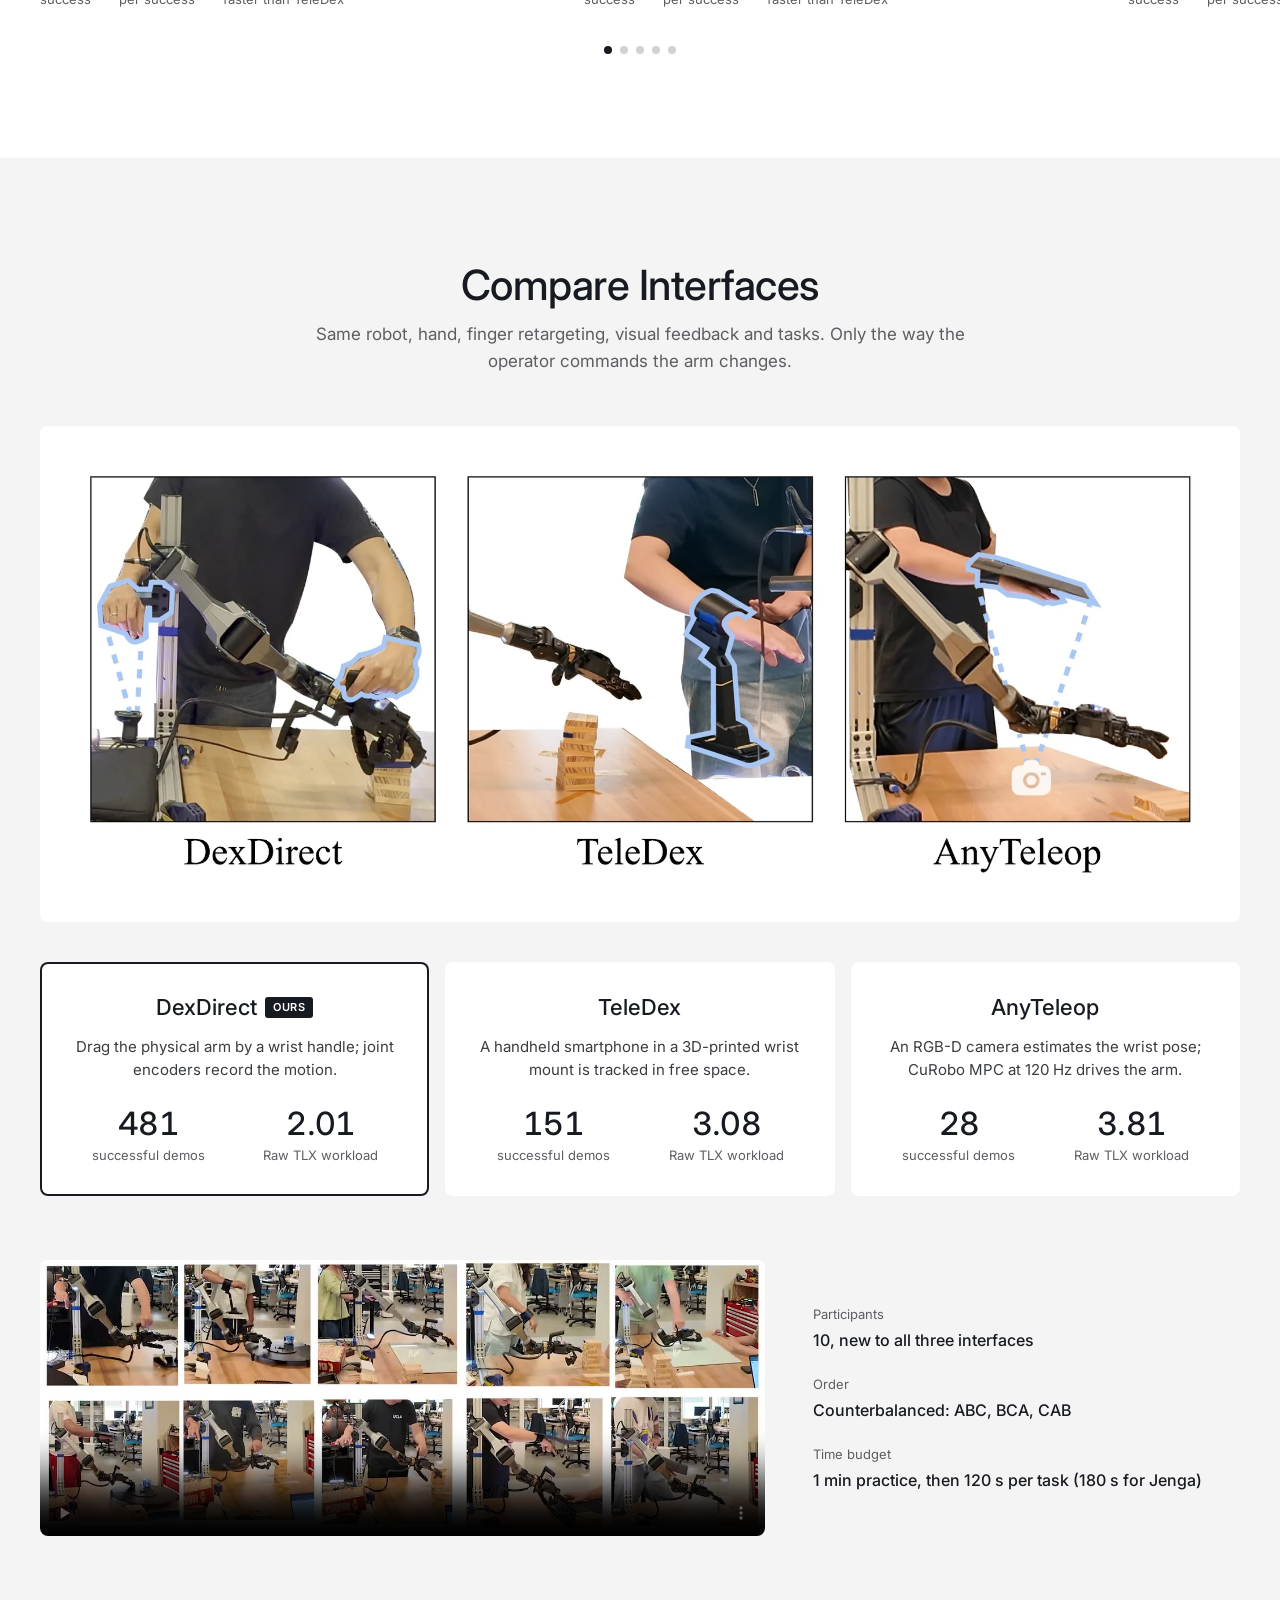
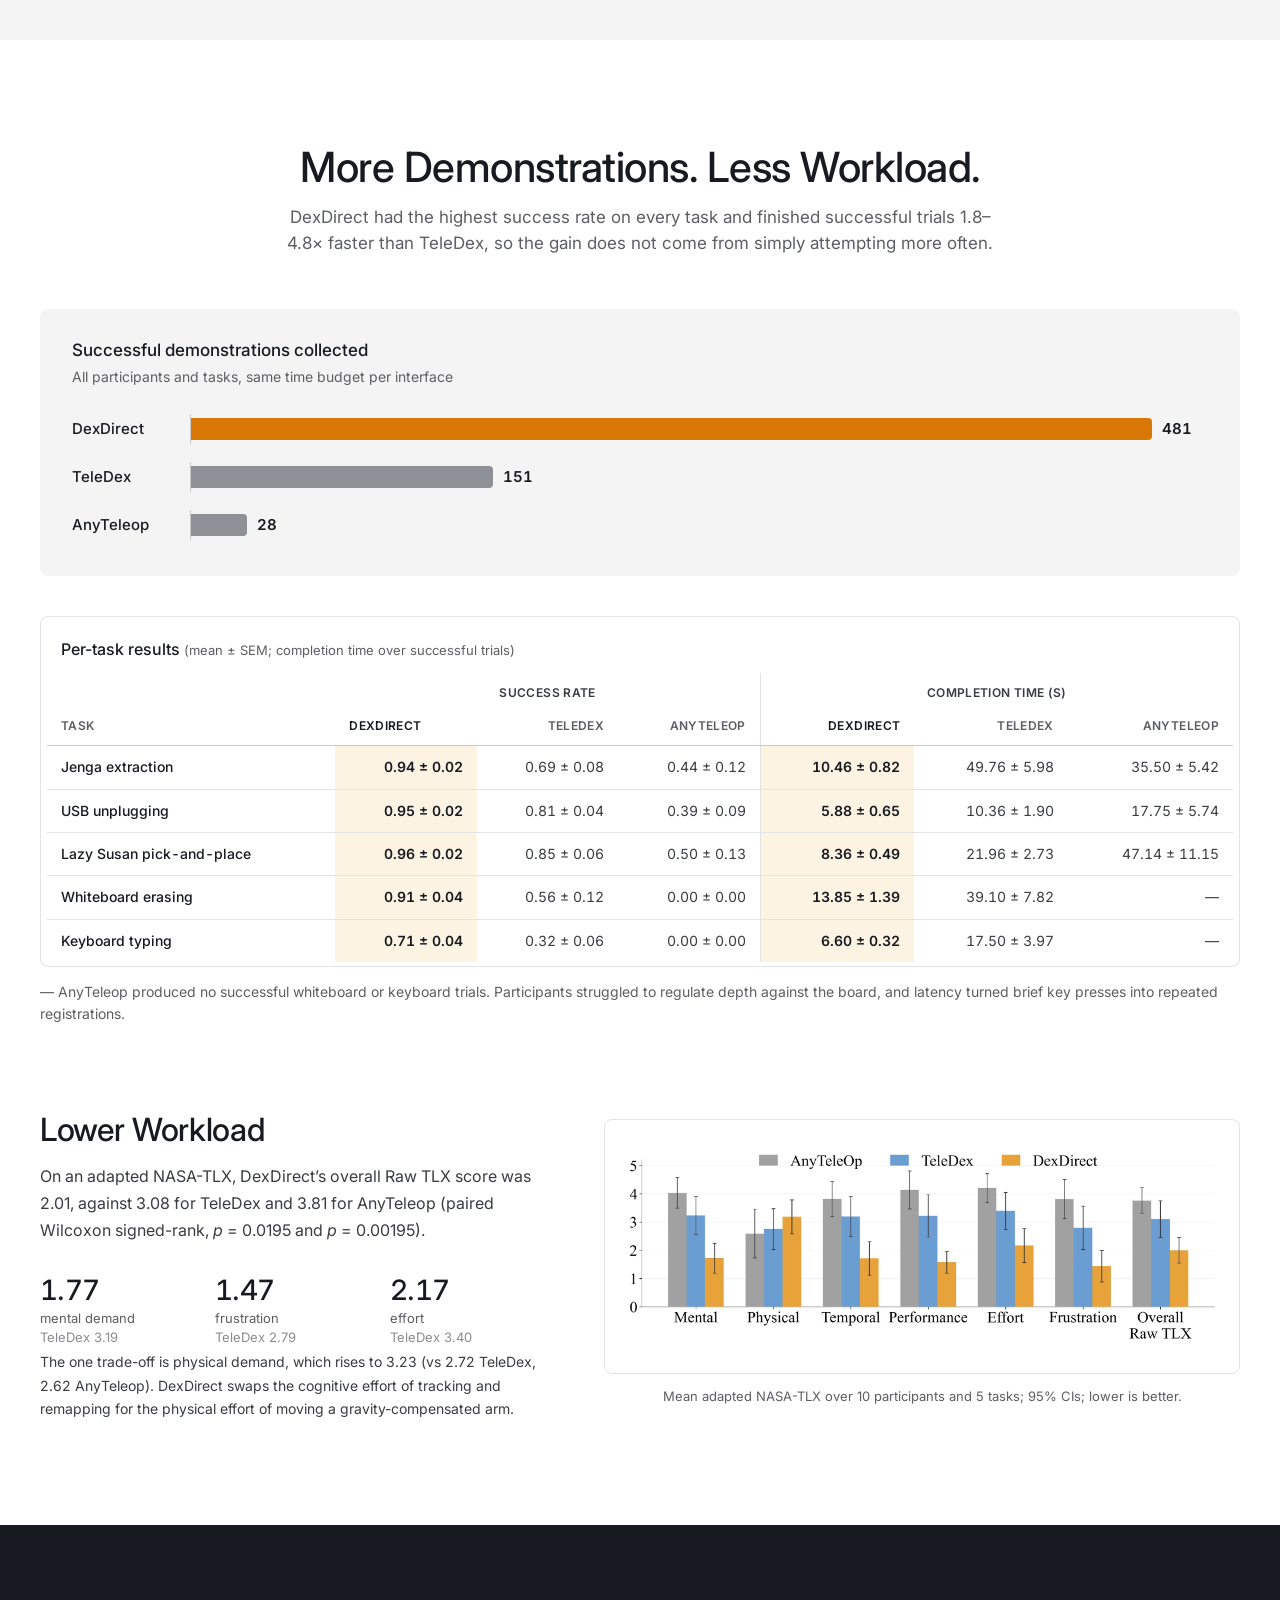
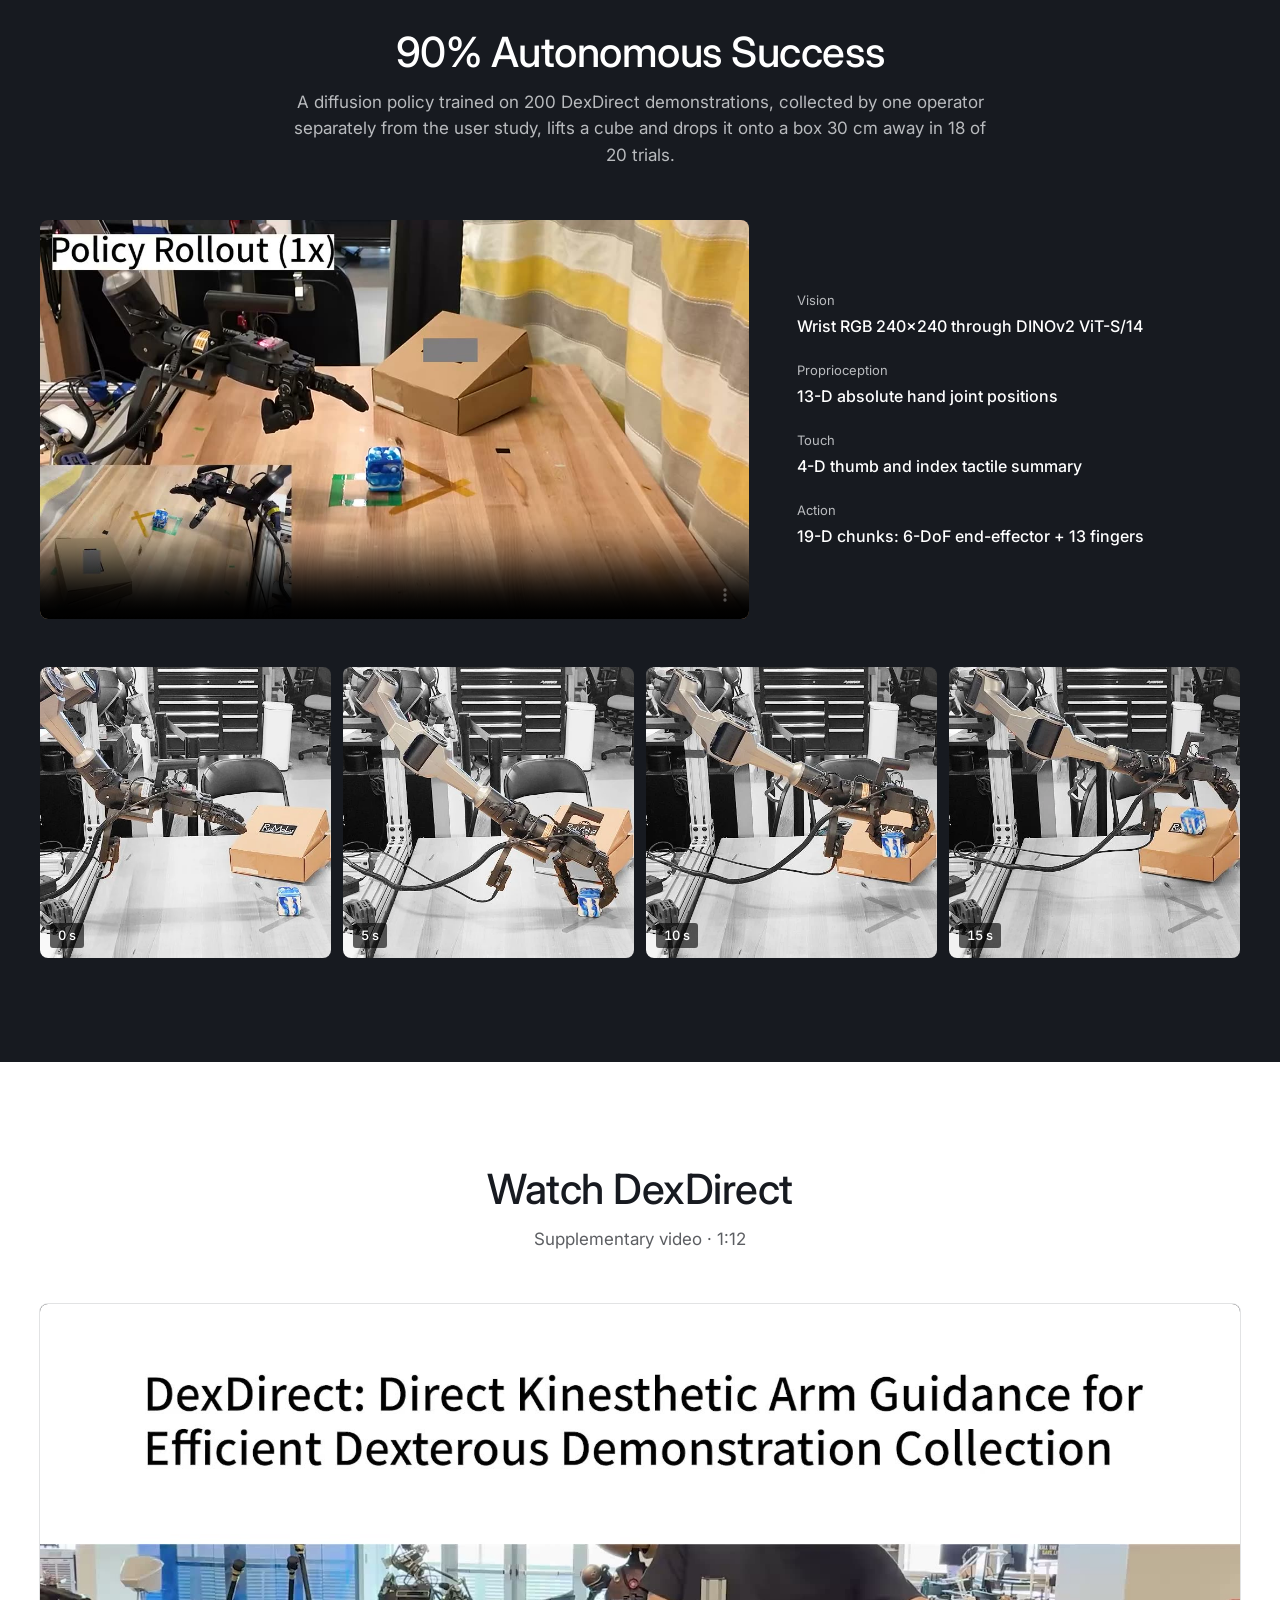
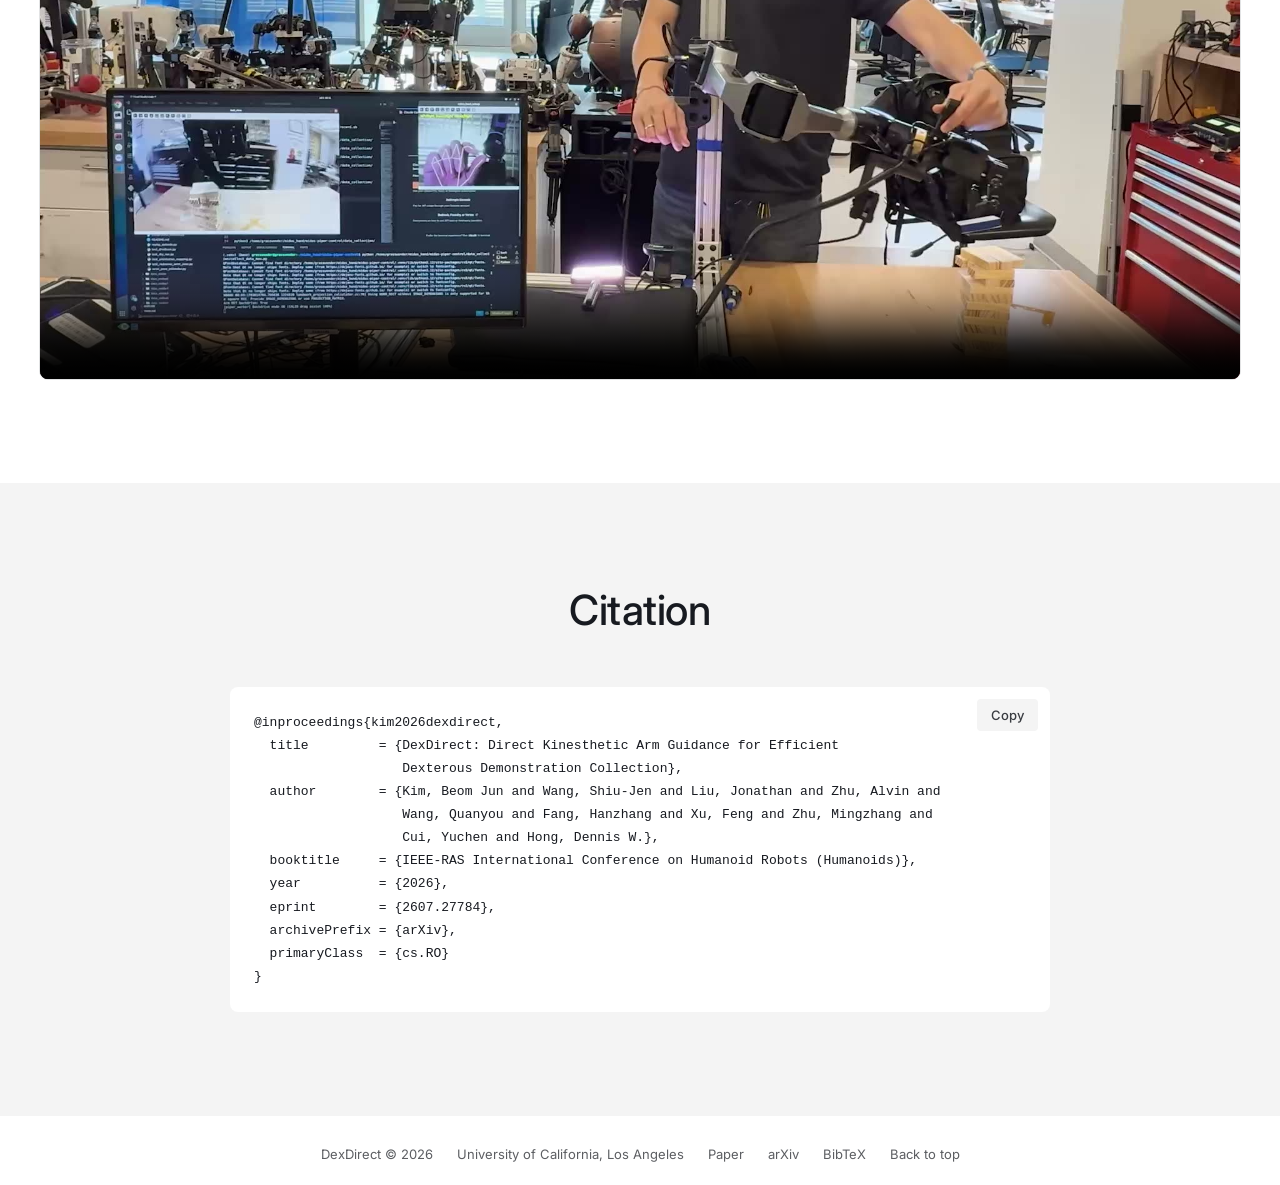
==== commit d850c1b9: "Link Shiu-Jen Wang's name to his page Co-Authored-By: Claude Opus 5.5 <noreply@anthropic.com>" ====
--- a/index.html
+++ b/index.html
@@ -126,7 +126,7 @@
       <!-- Names link to personal pages where the author has one; wrap others the same way. -->
       <ul class="authors">
         <li><a href="https://junkeem.com/" target="_blank" rel="noopener">Beom Jun Kim</a><sup>1</sup></li>
-        <li>Shiu-Jen Wang<sup>1</sup></li>
+        <li><a href="https://chriswang19-debug.github.io/Chris-Studio/" target="_blank" rel="noopener">Shiu-Jen Wang</a><sup>1</sup></li>
         <li><a href="https://www.linkedin.com/in/jonathanhliu21/" target="_blank" rel="noopener">Jonathan Liu</a><sup>2</sup></li>
         <li><a href="https://alvinzhu.org/" target="_blank" rel="noopener">Alvin Zhu</a><sup>2,3</sup></li>
         <li>Quanyou Wang<sup>1</sup></li>
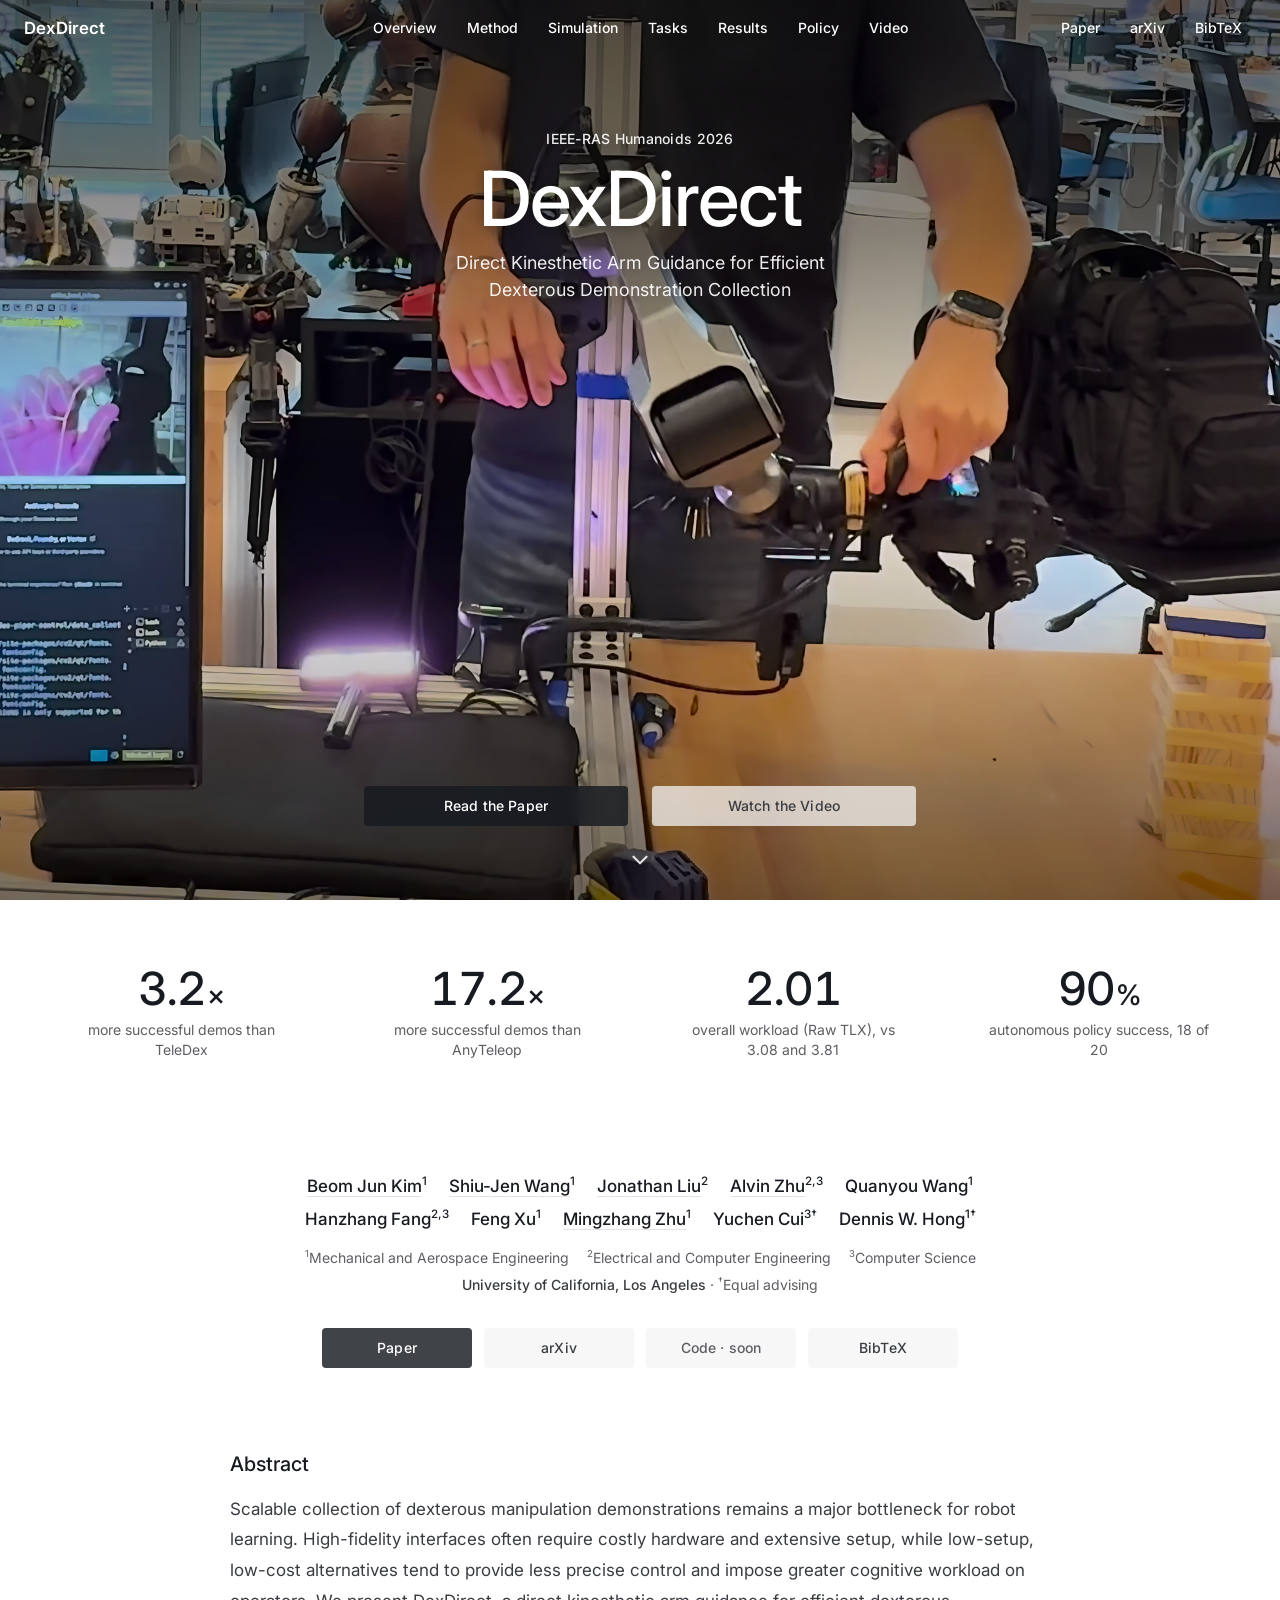
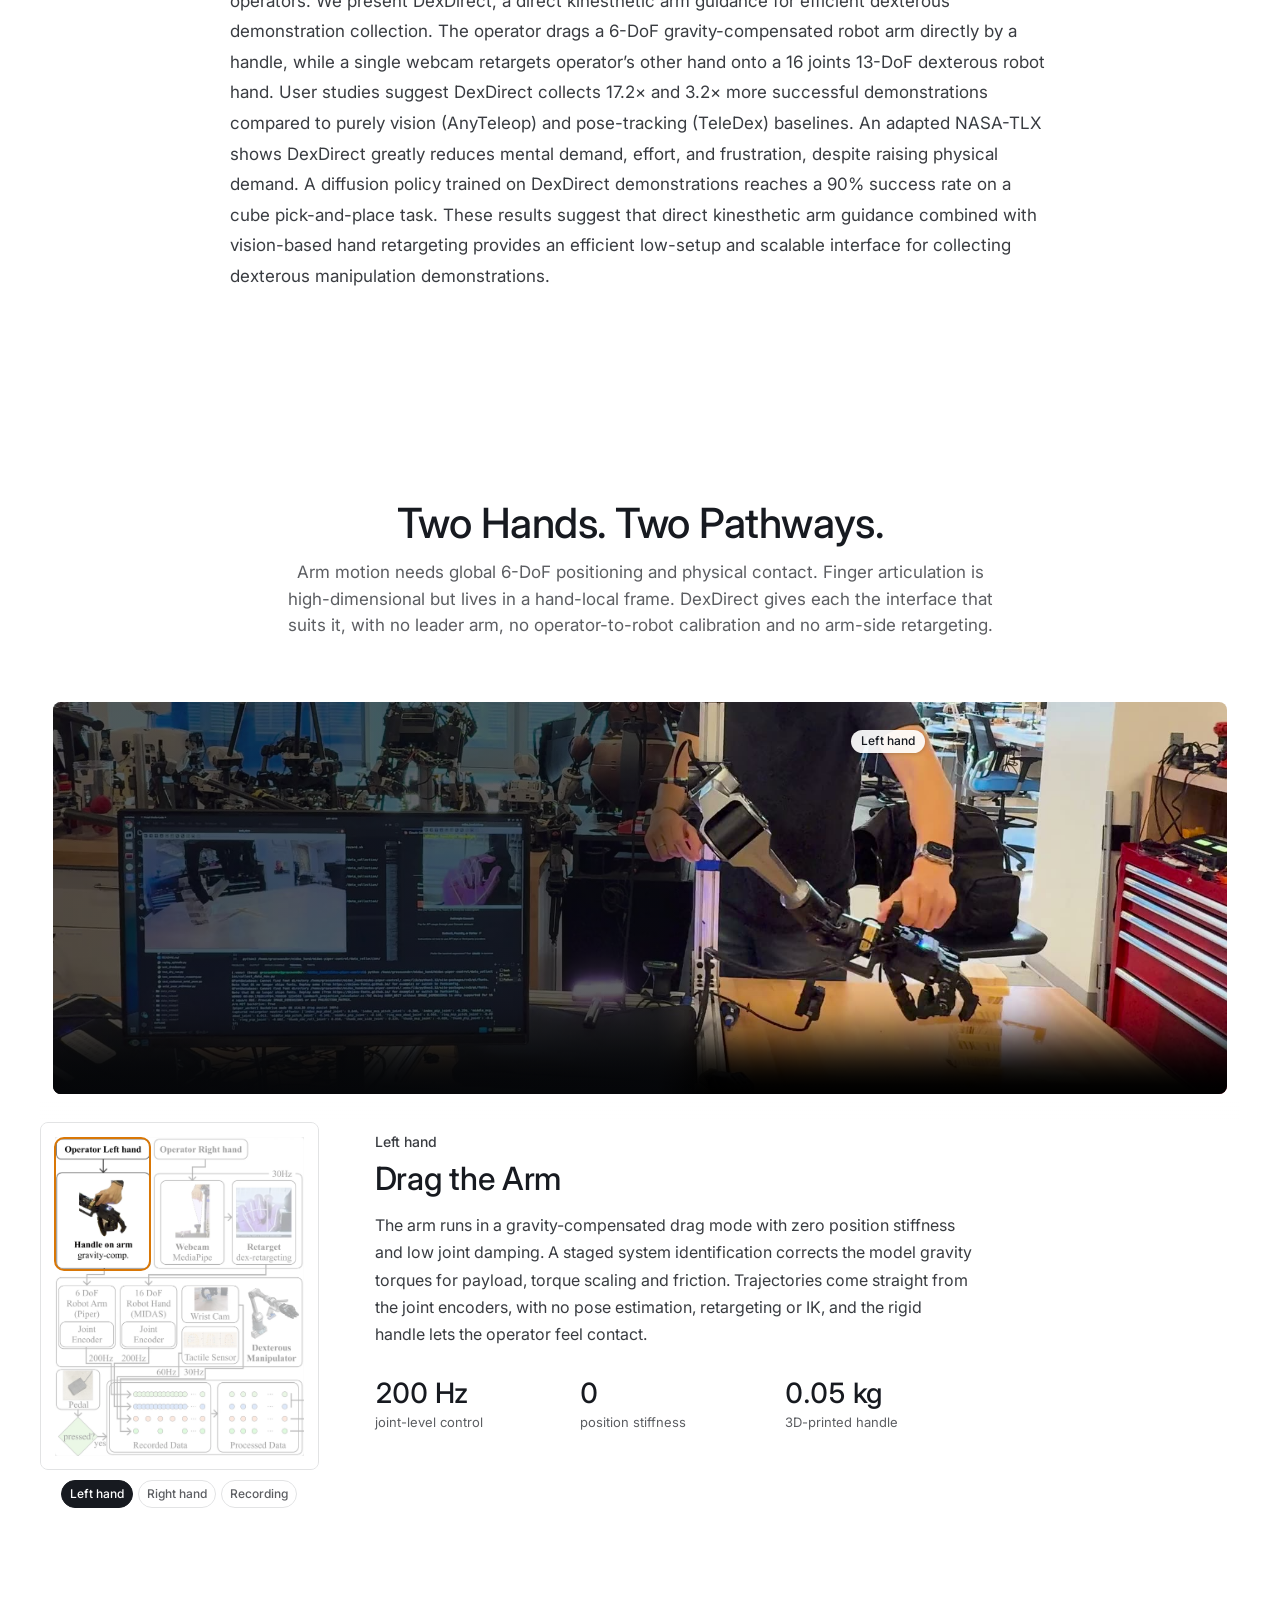
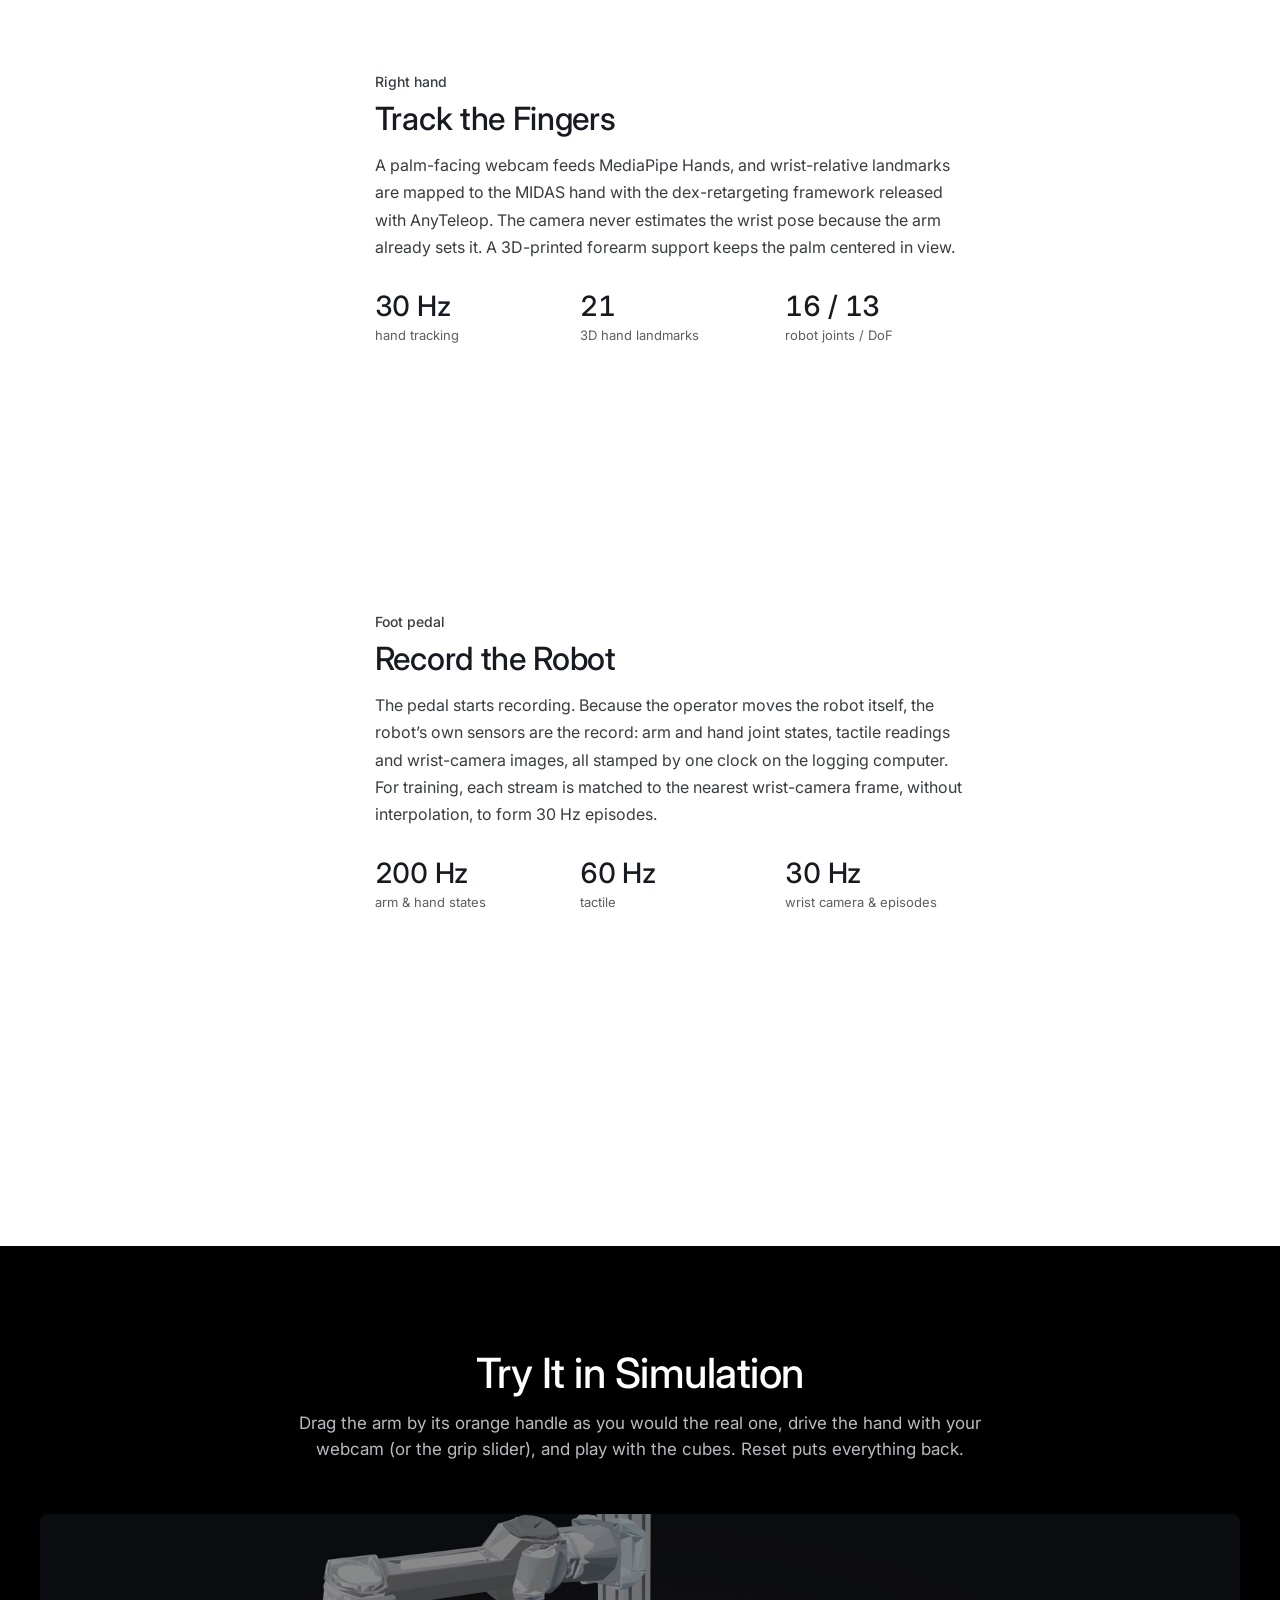
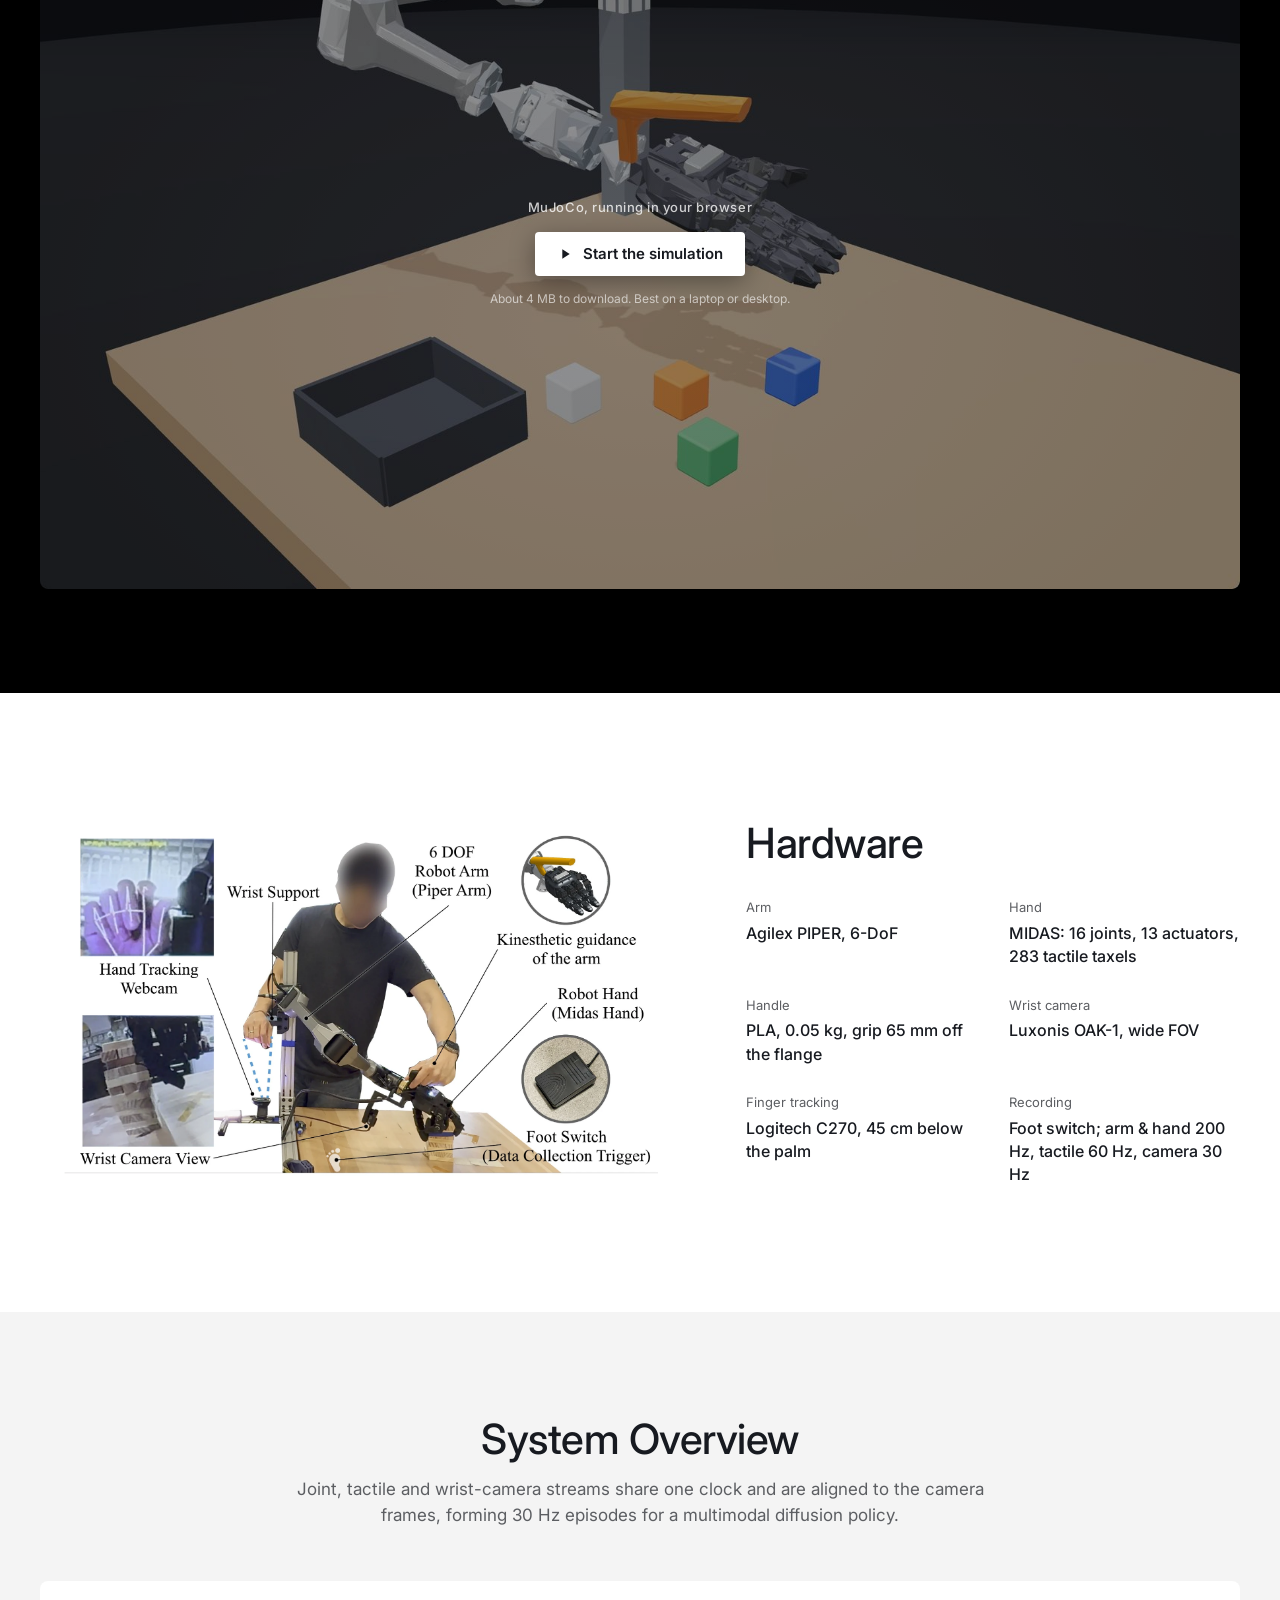
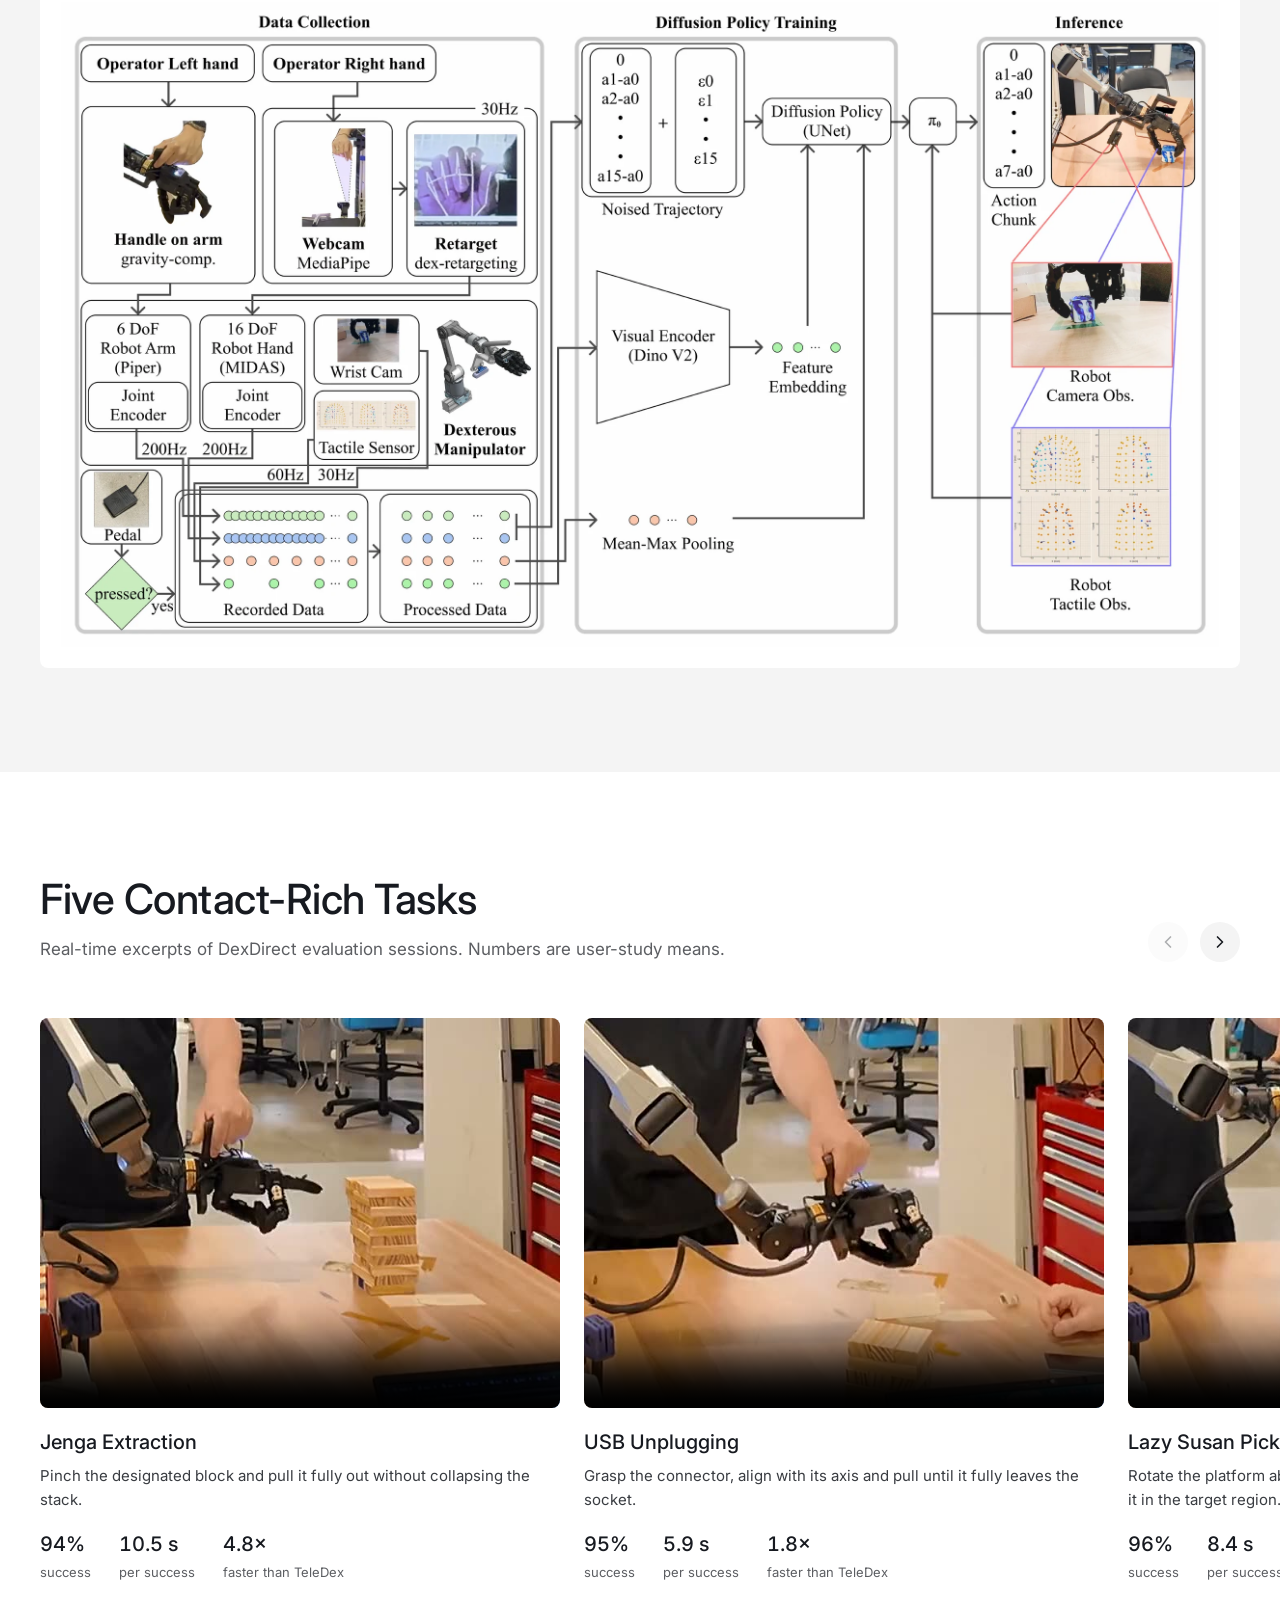
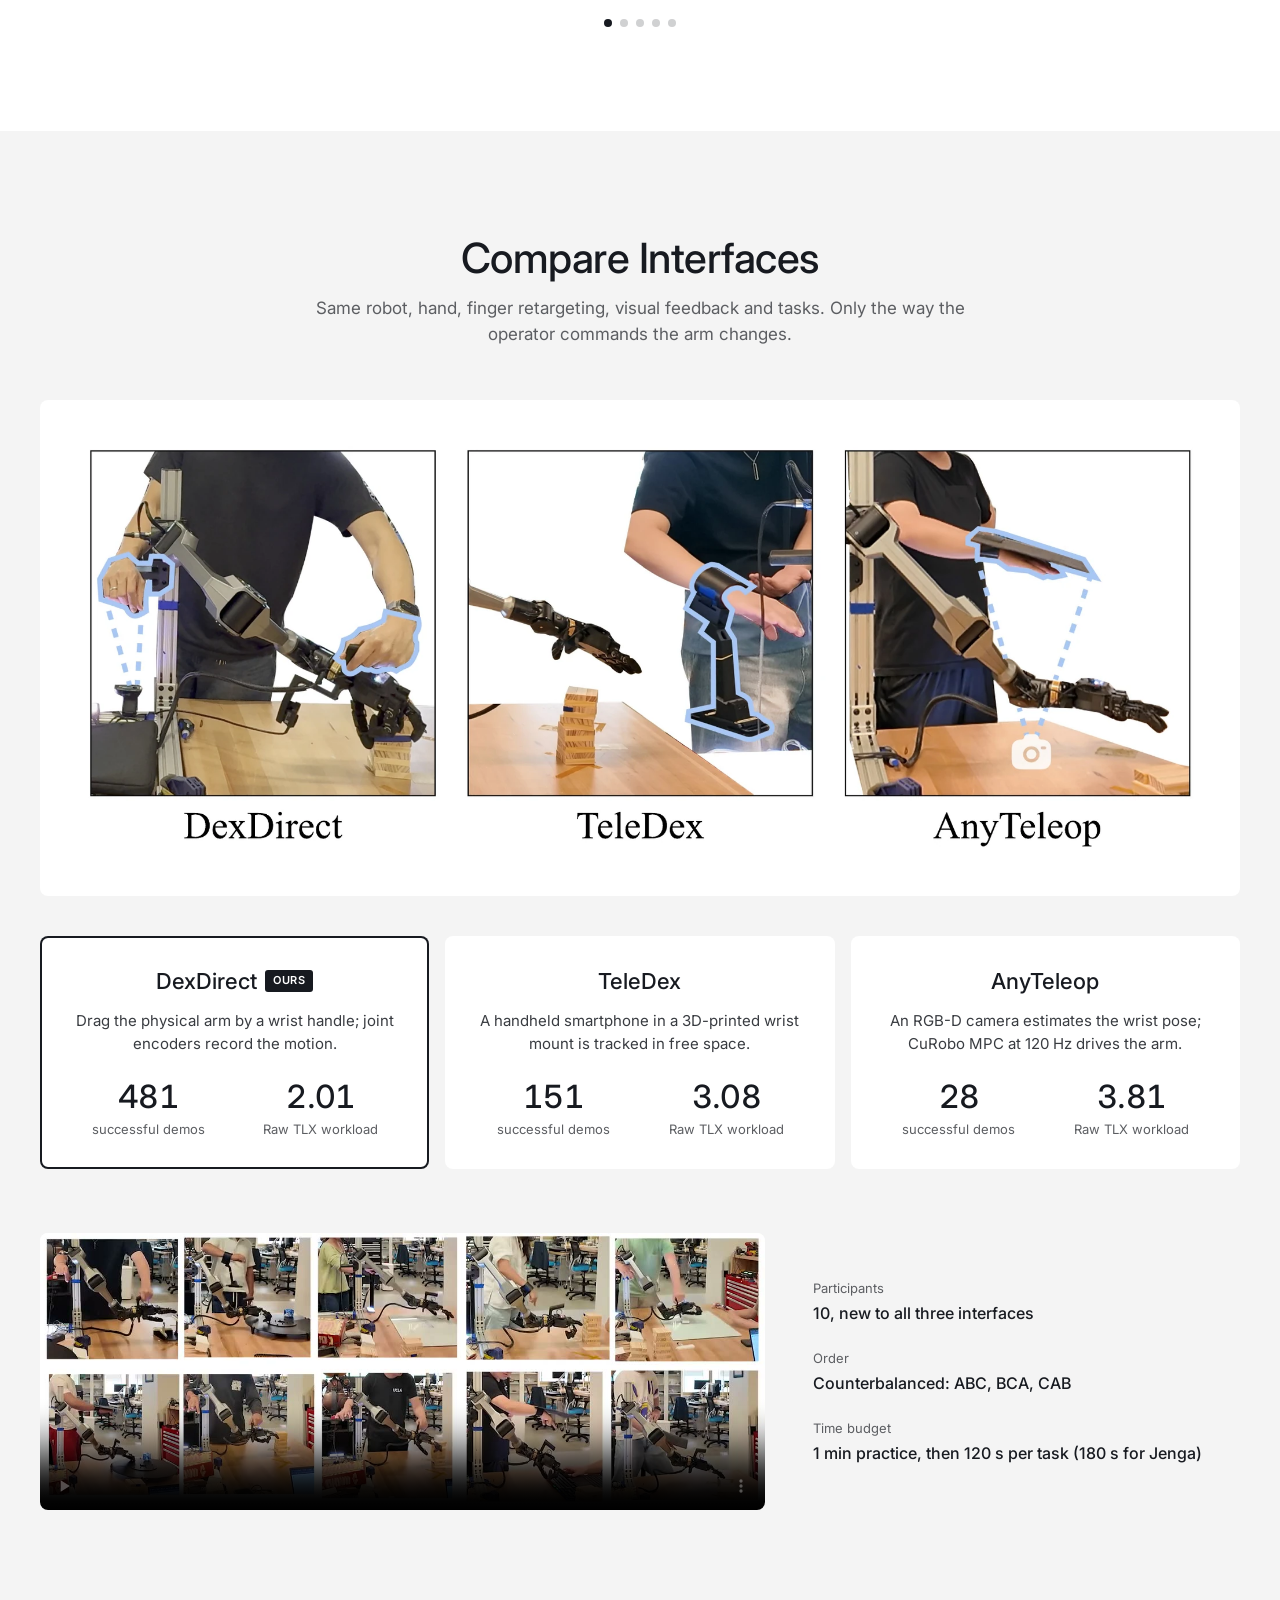
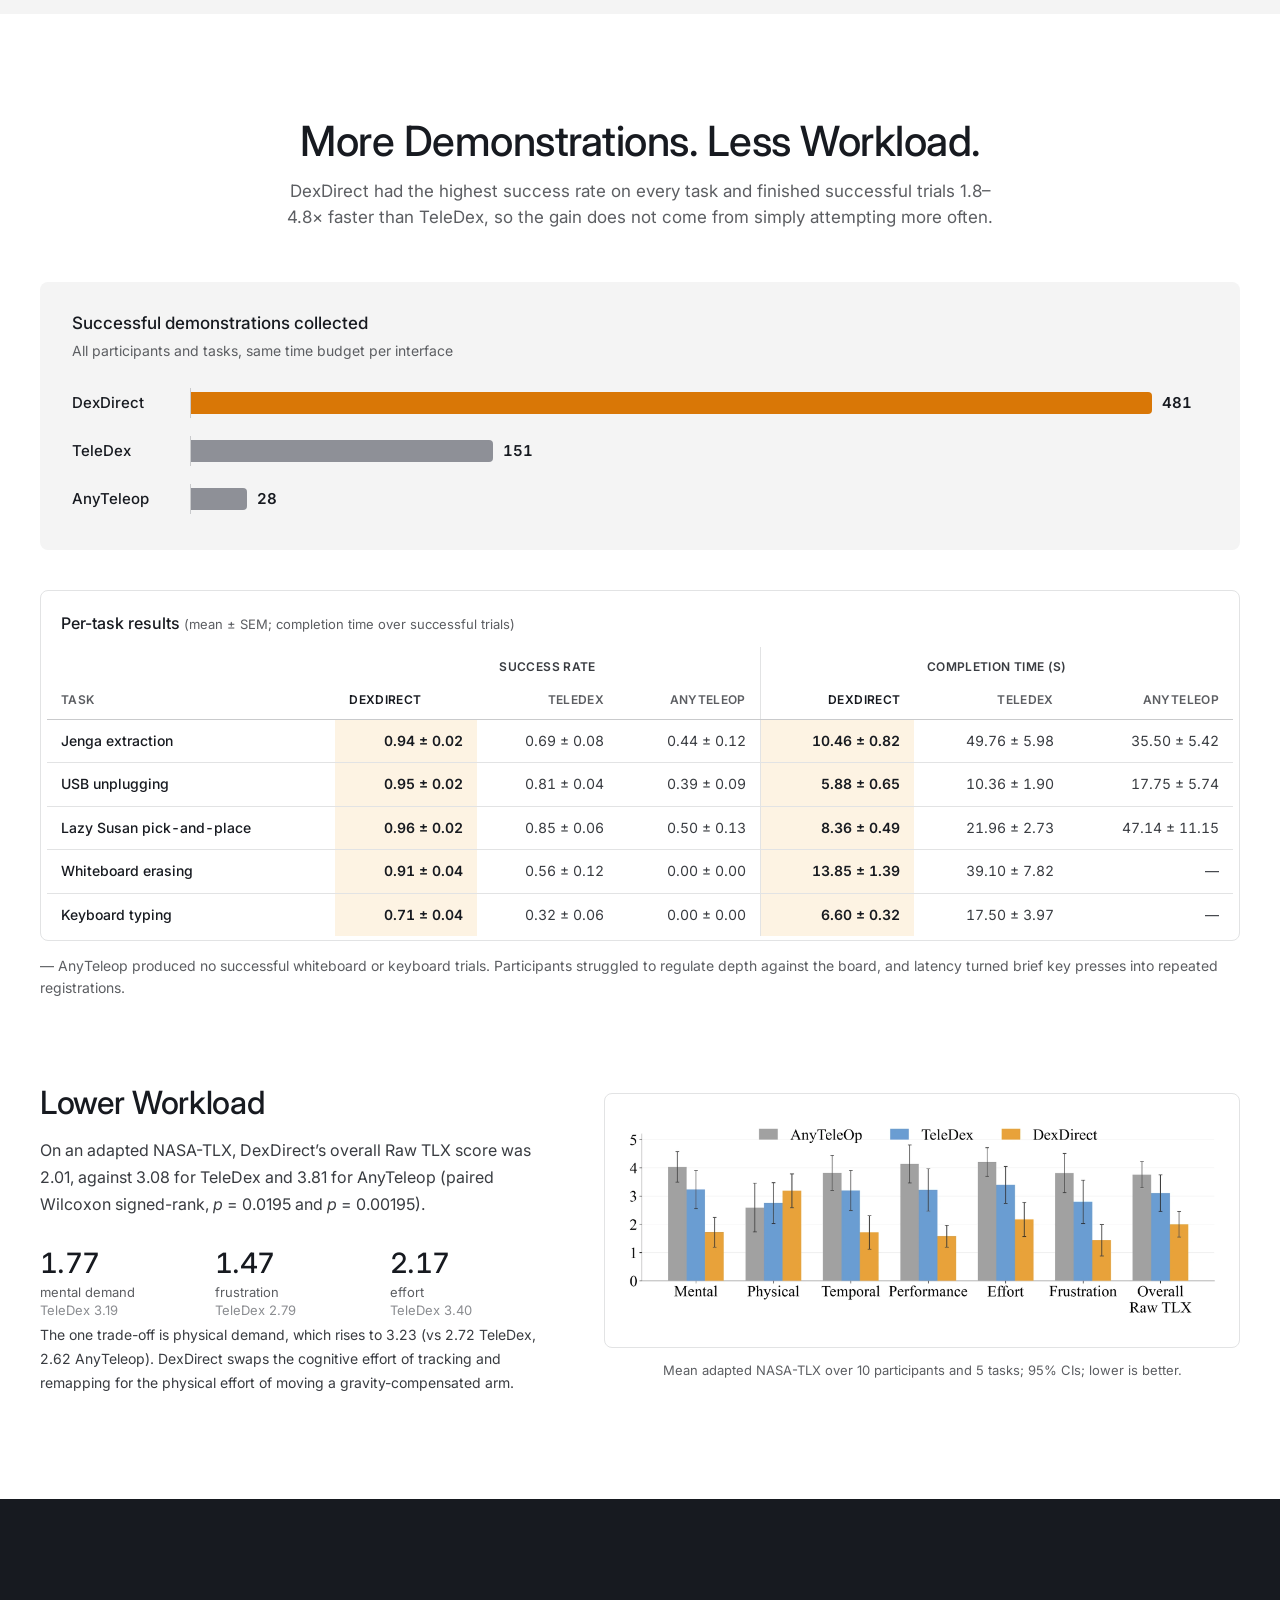
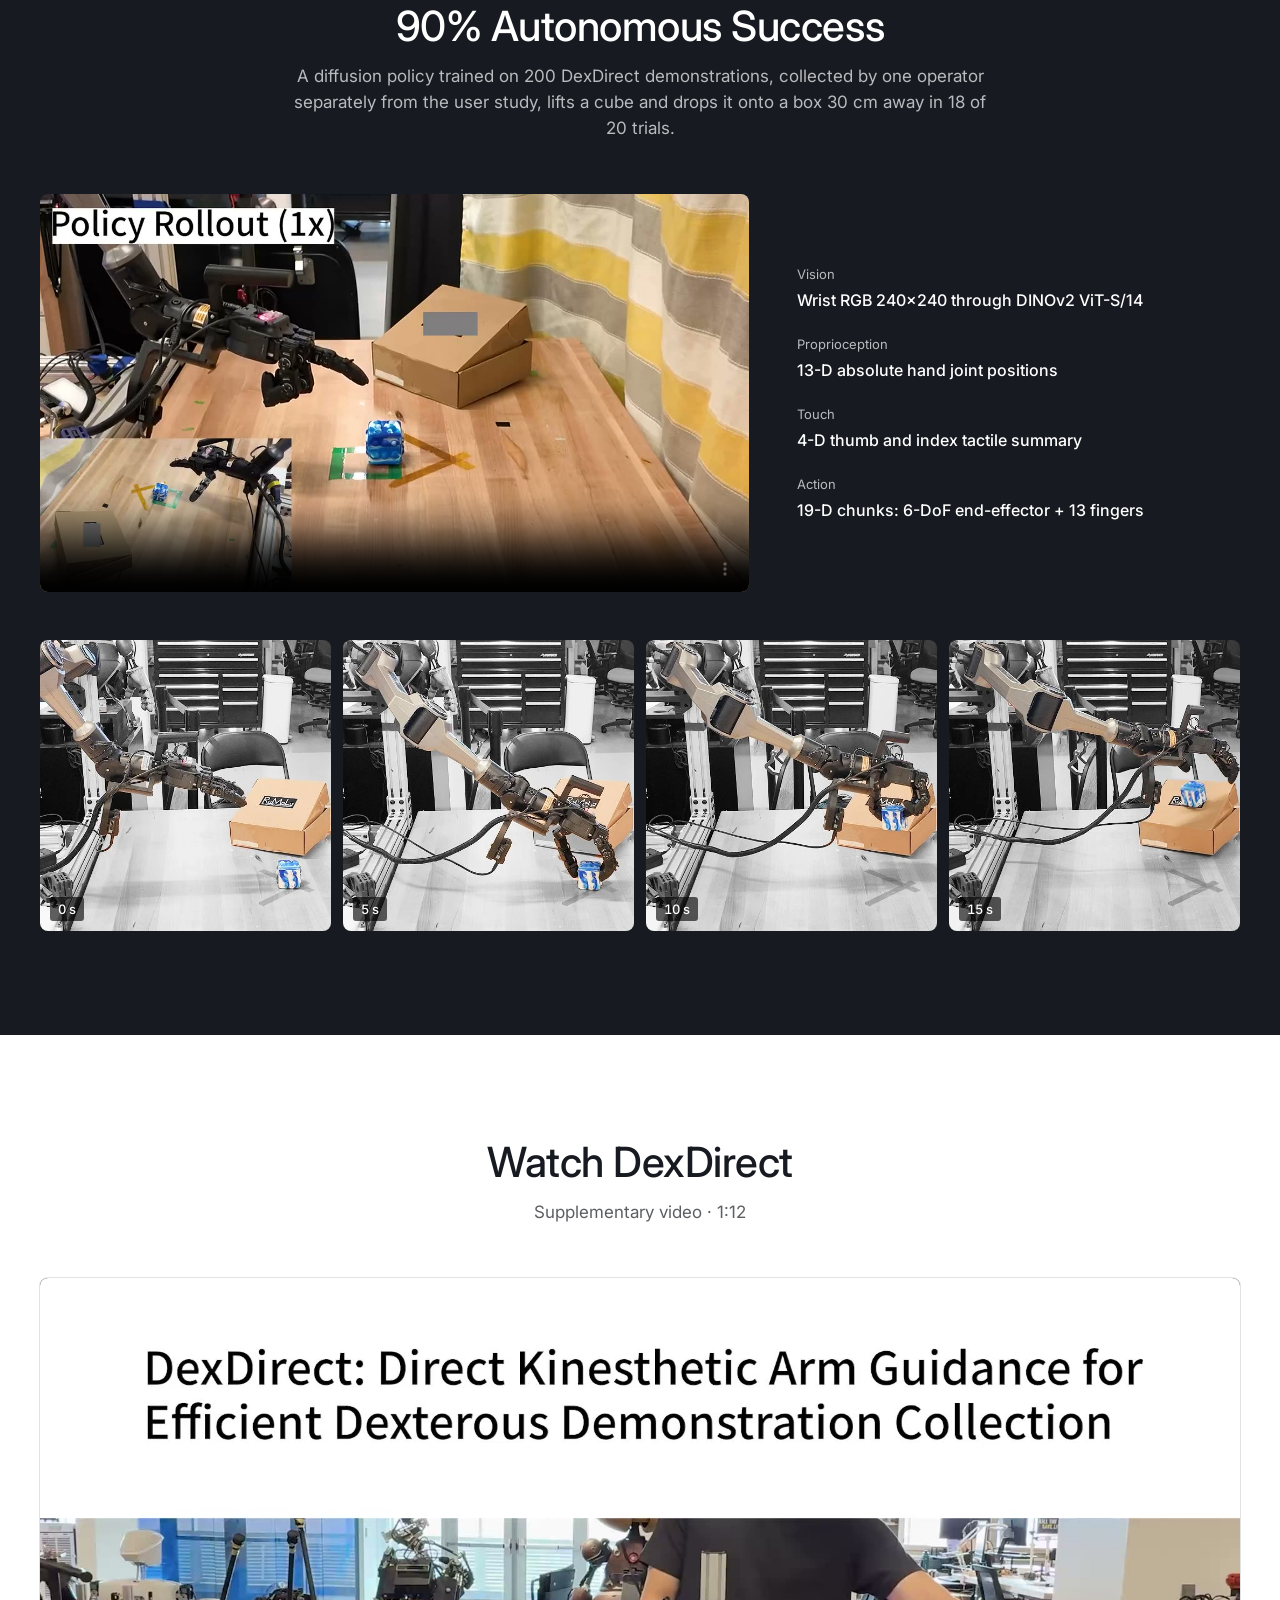
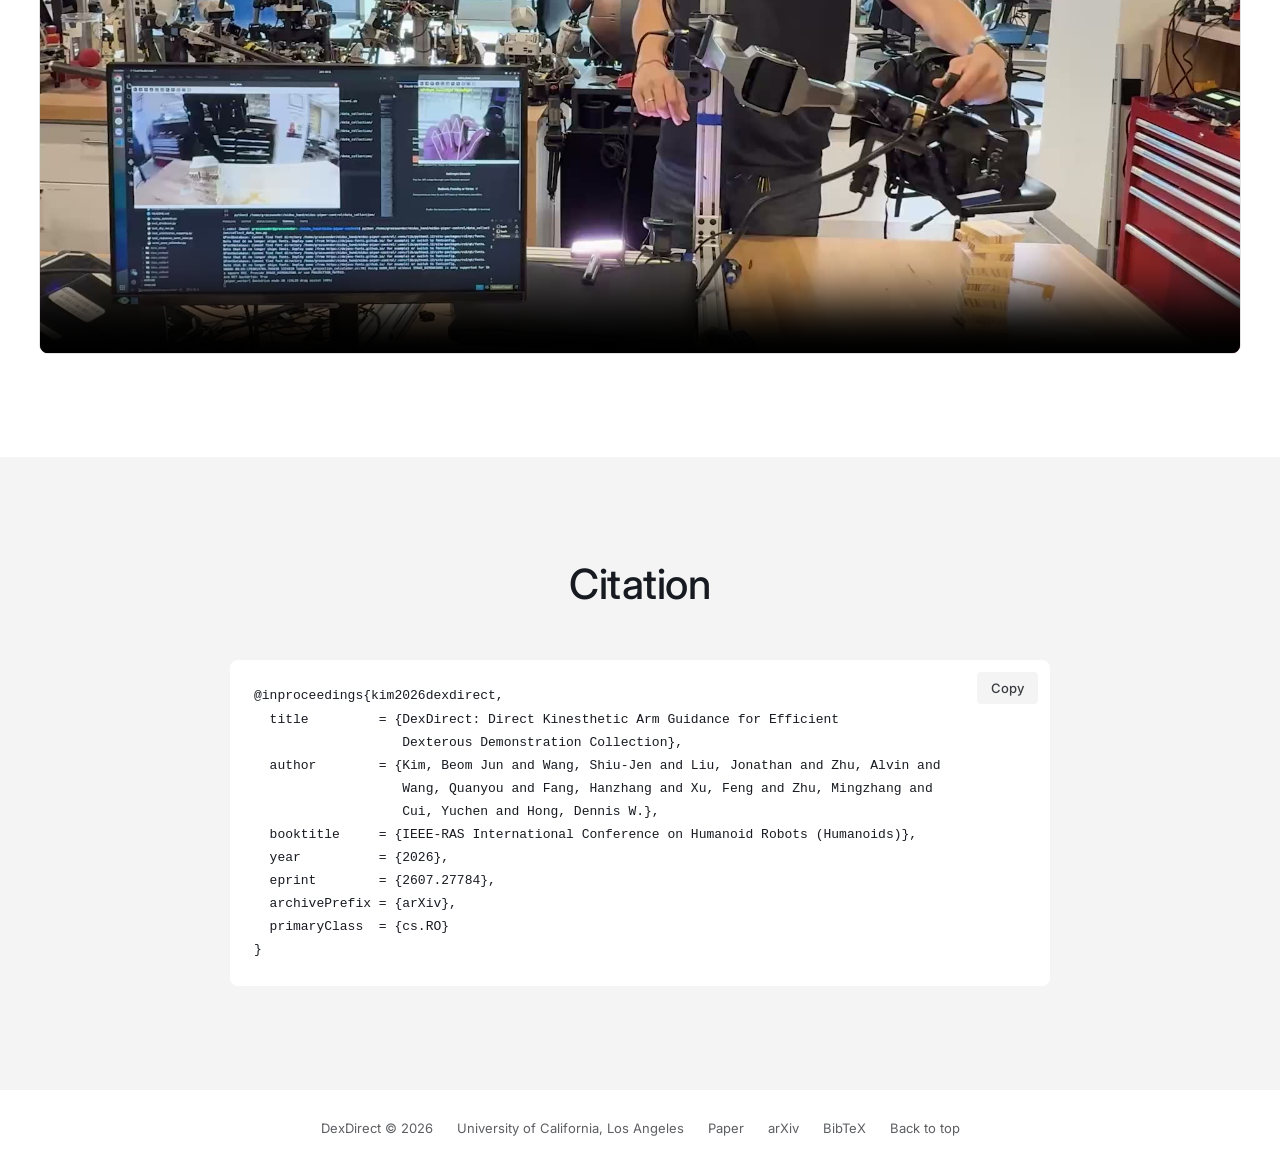
==== commit b2dff536: "Drop the opening sentence of the simulation subtitle Co-Authored-By: Claude Opus 5.5 <noreply@anthro" ====
--- a/index.html
+++ b/index.html
@@ -259,7 +259,7 @@
     <div class="container">
       <div class="head center">
         <h2 class="title">Try It in Simulation</h2>
-        <p class="subtitle">A MuJoCo model of the station, running in your browser. Drag the arm by its orange handle as you would the real one, drive the hand with your webcam (or the grip slider), and play with the cubes. Reset puts everything back.</p>
+        <p class="subtitle">Drag the arm by its orange handle as you would the real one, drive the hand with your webcam (or the grip slider), and play with the cubes. Reset puts everything back.</p>
       </div>
       <div id="viewer-3d" class="viewer-3d is-empty" data-module="static/js/playground.js"
            role="region" aria-label="Interactive simulation">
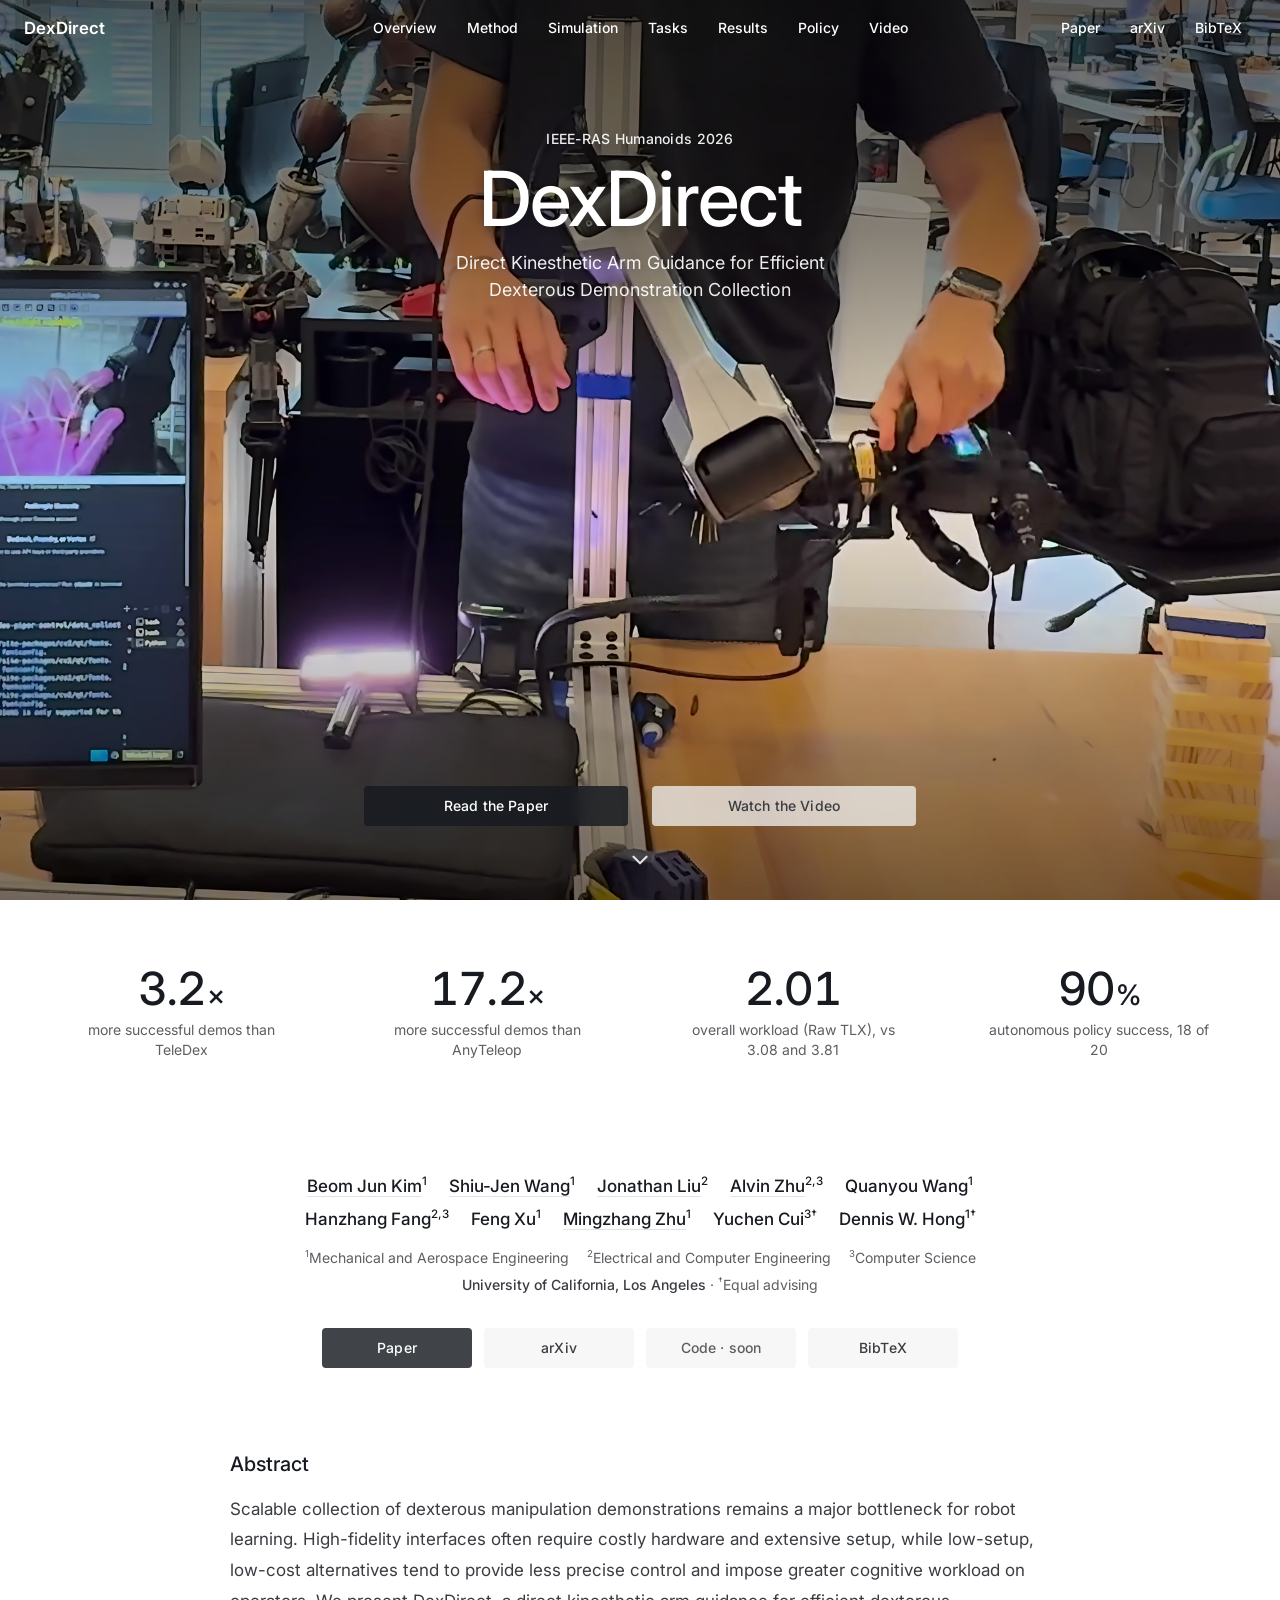
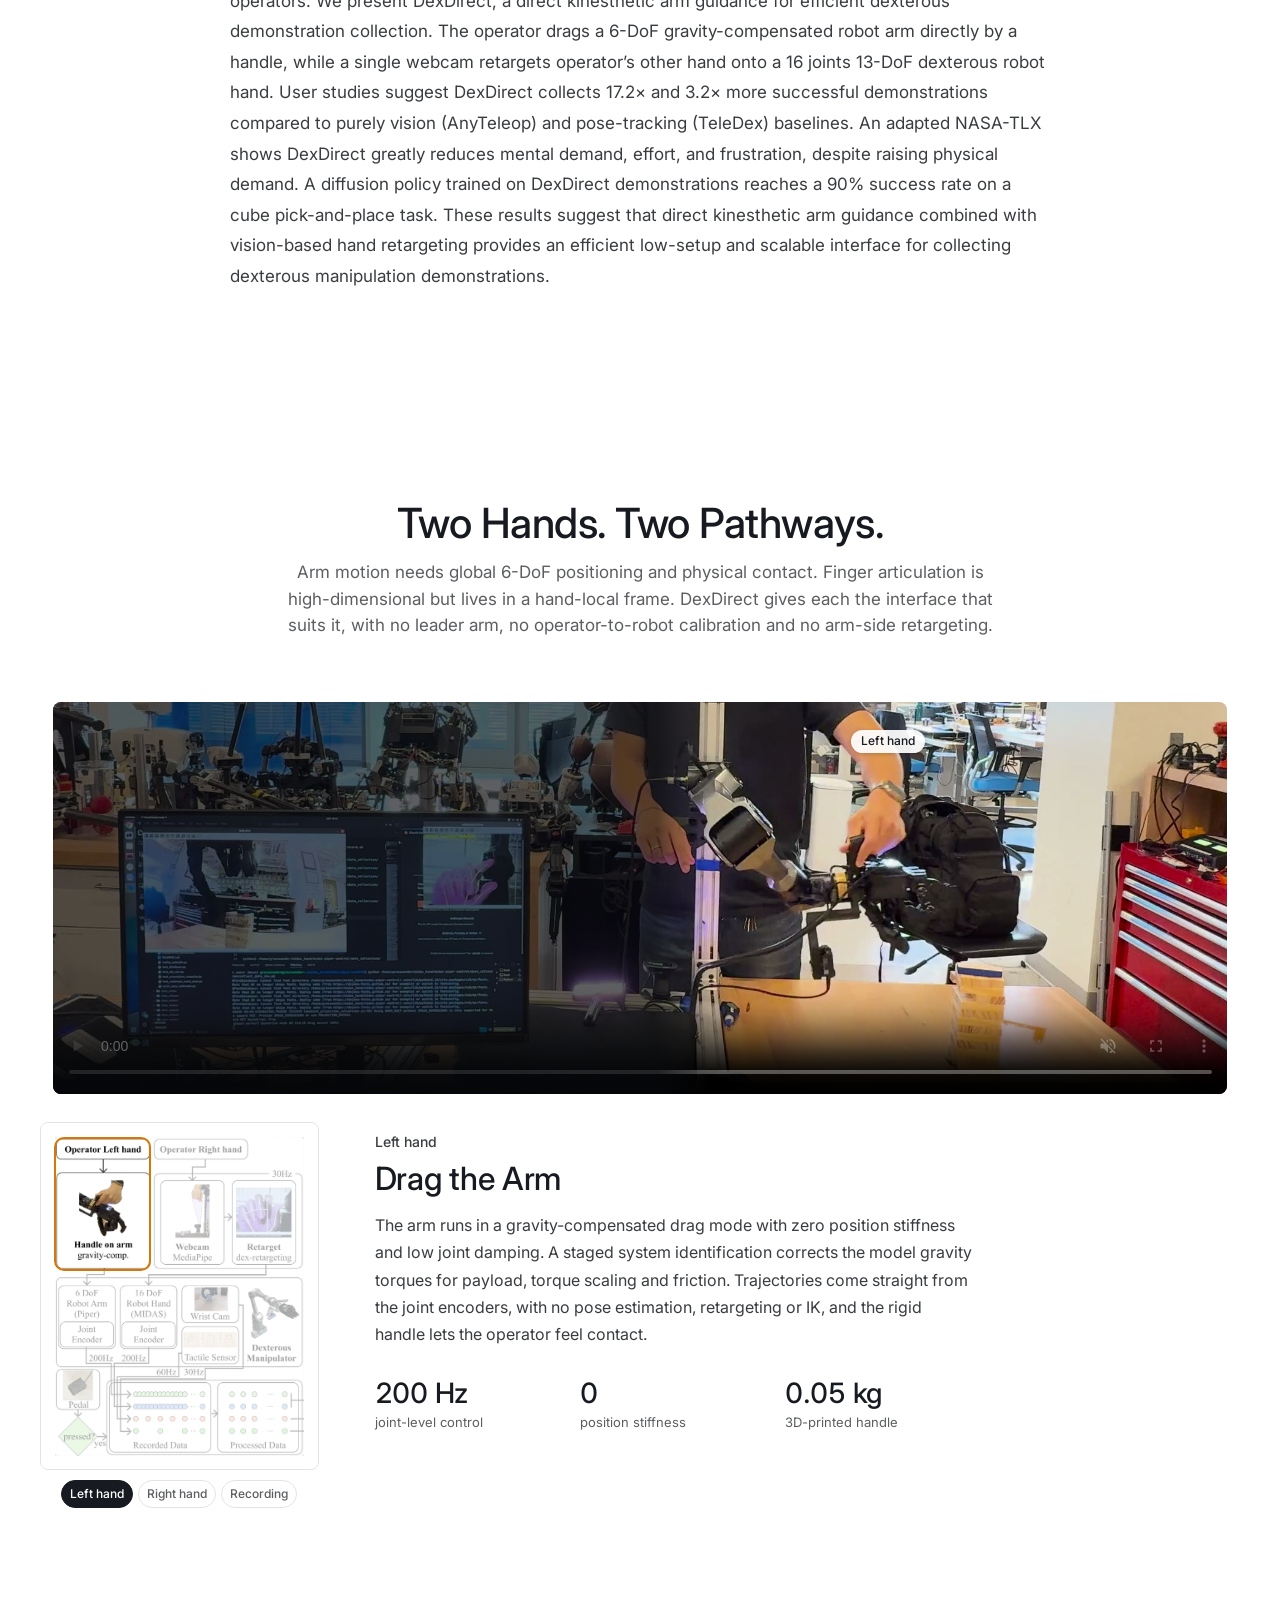
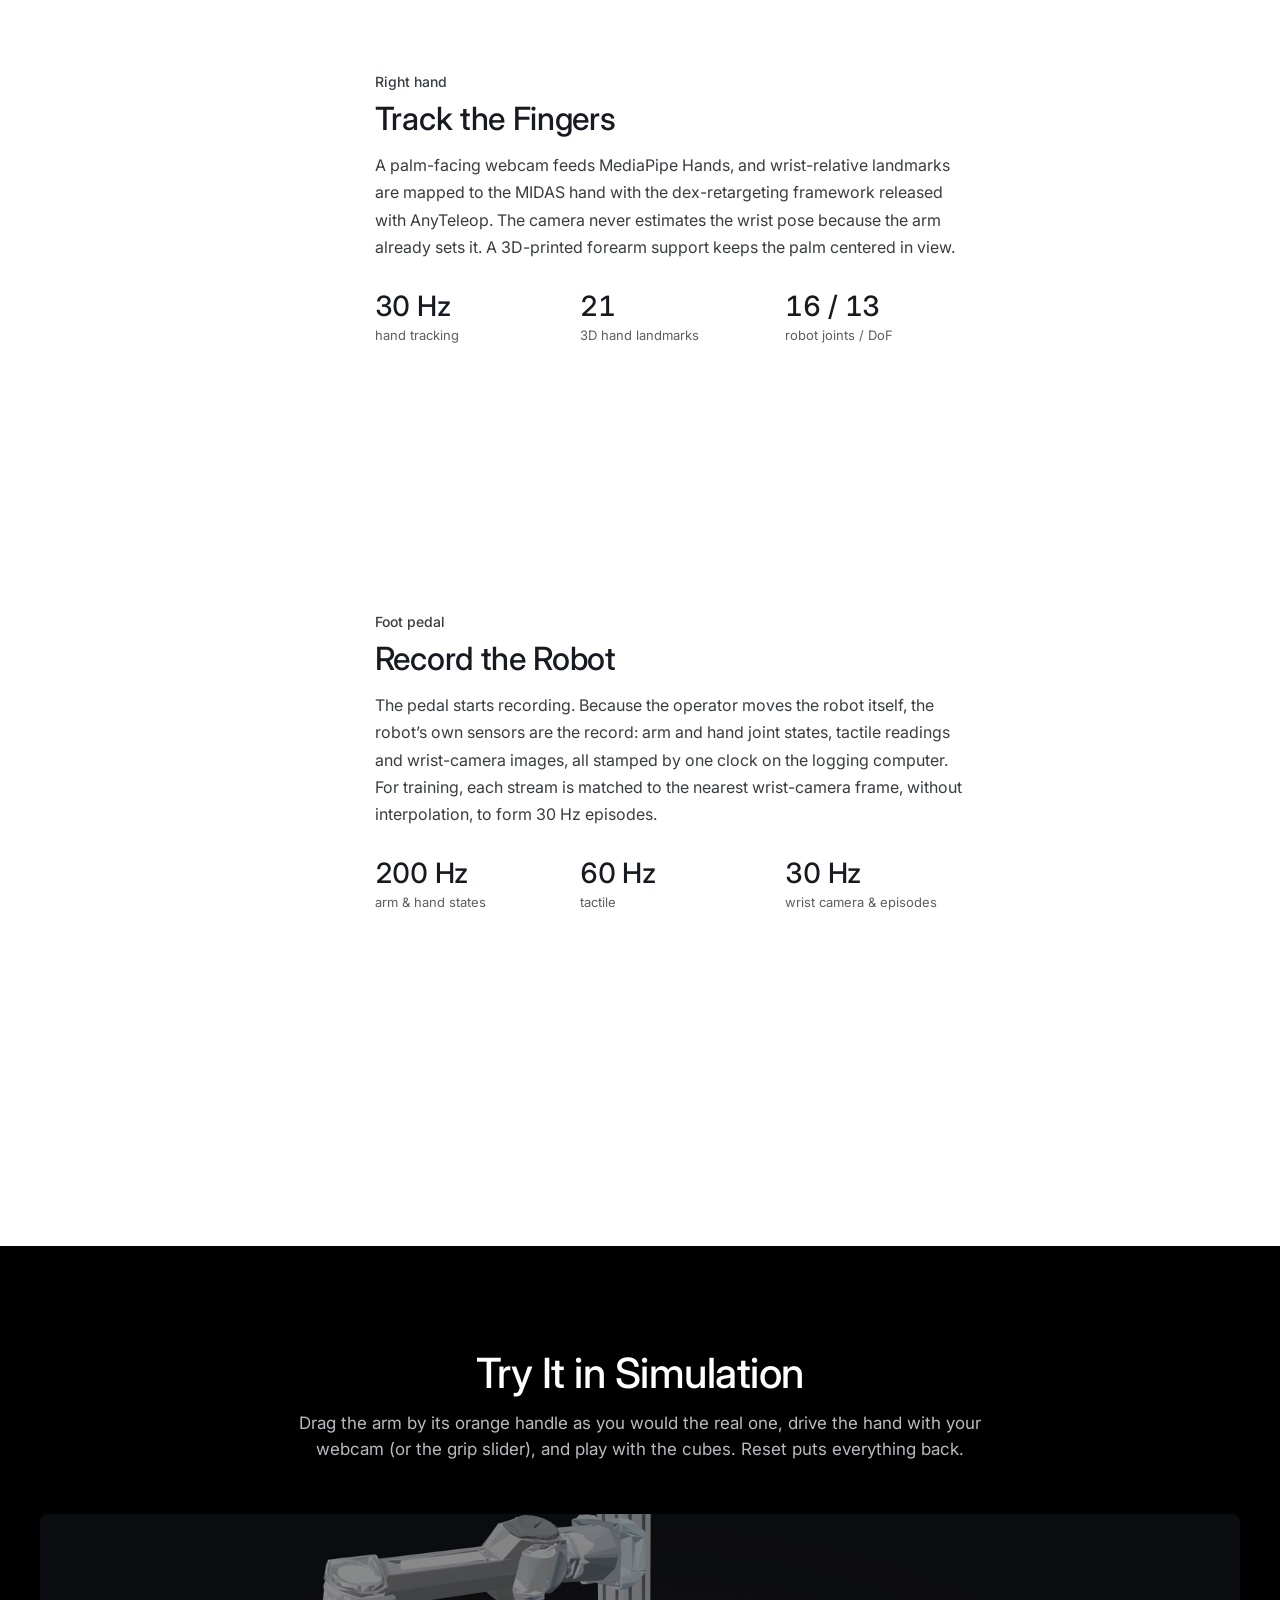
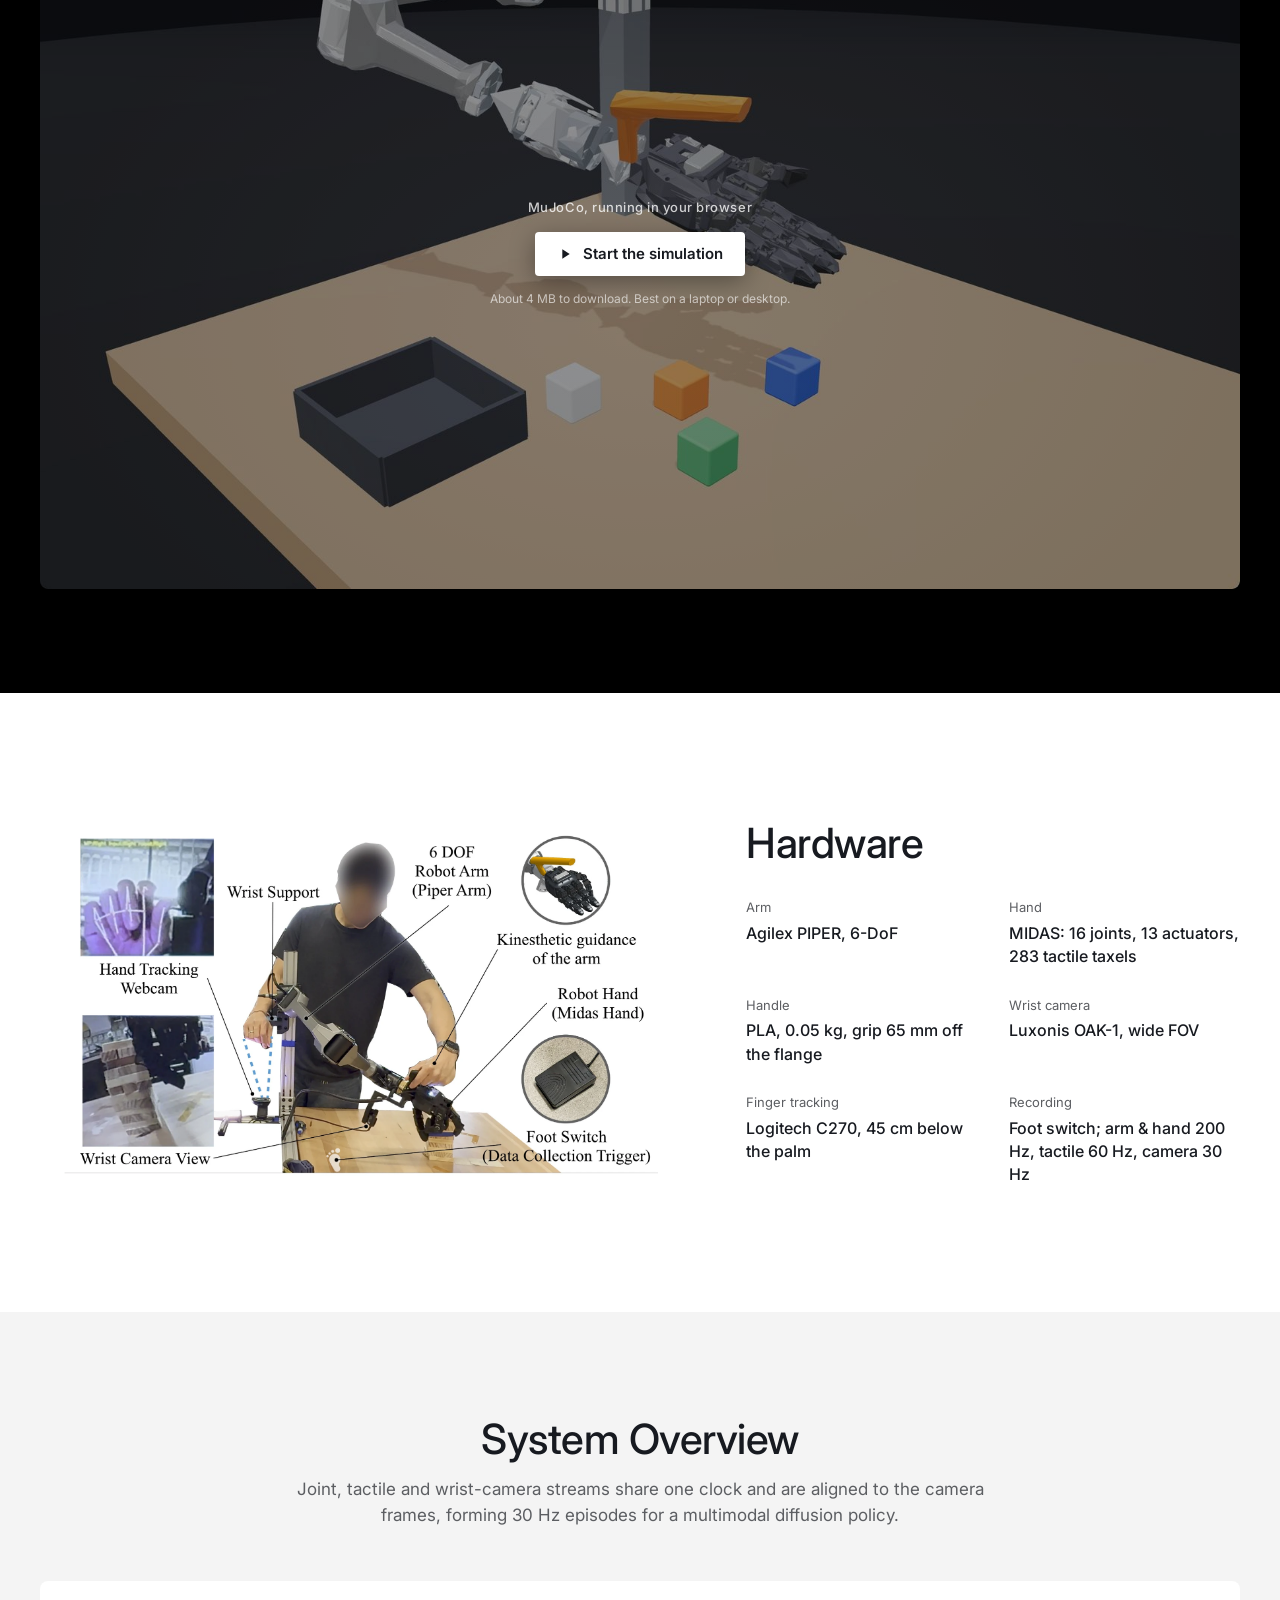
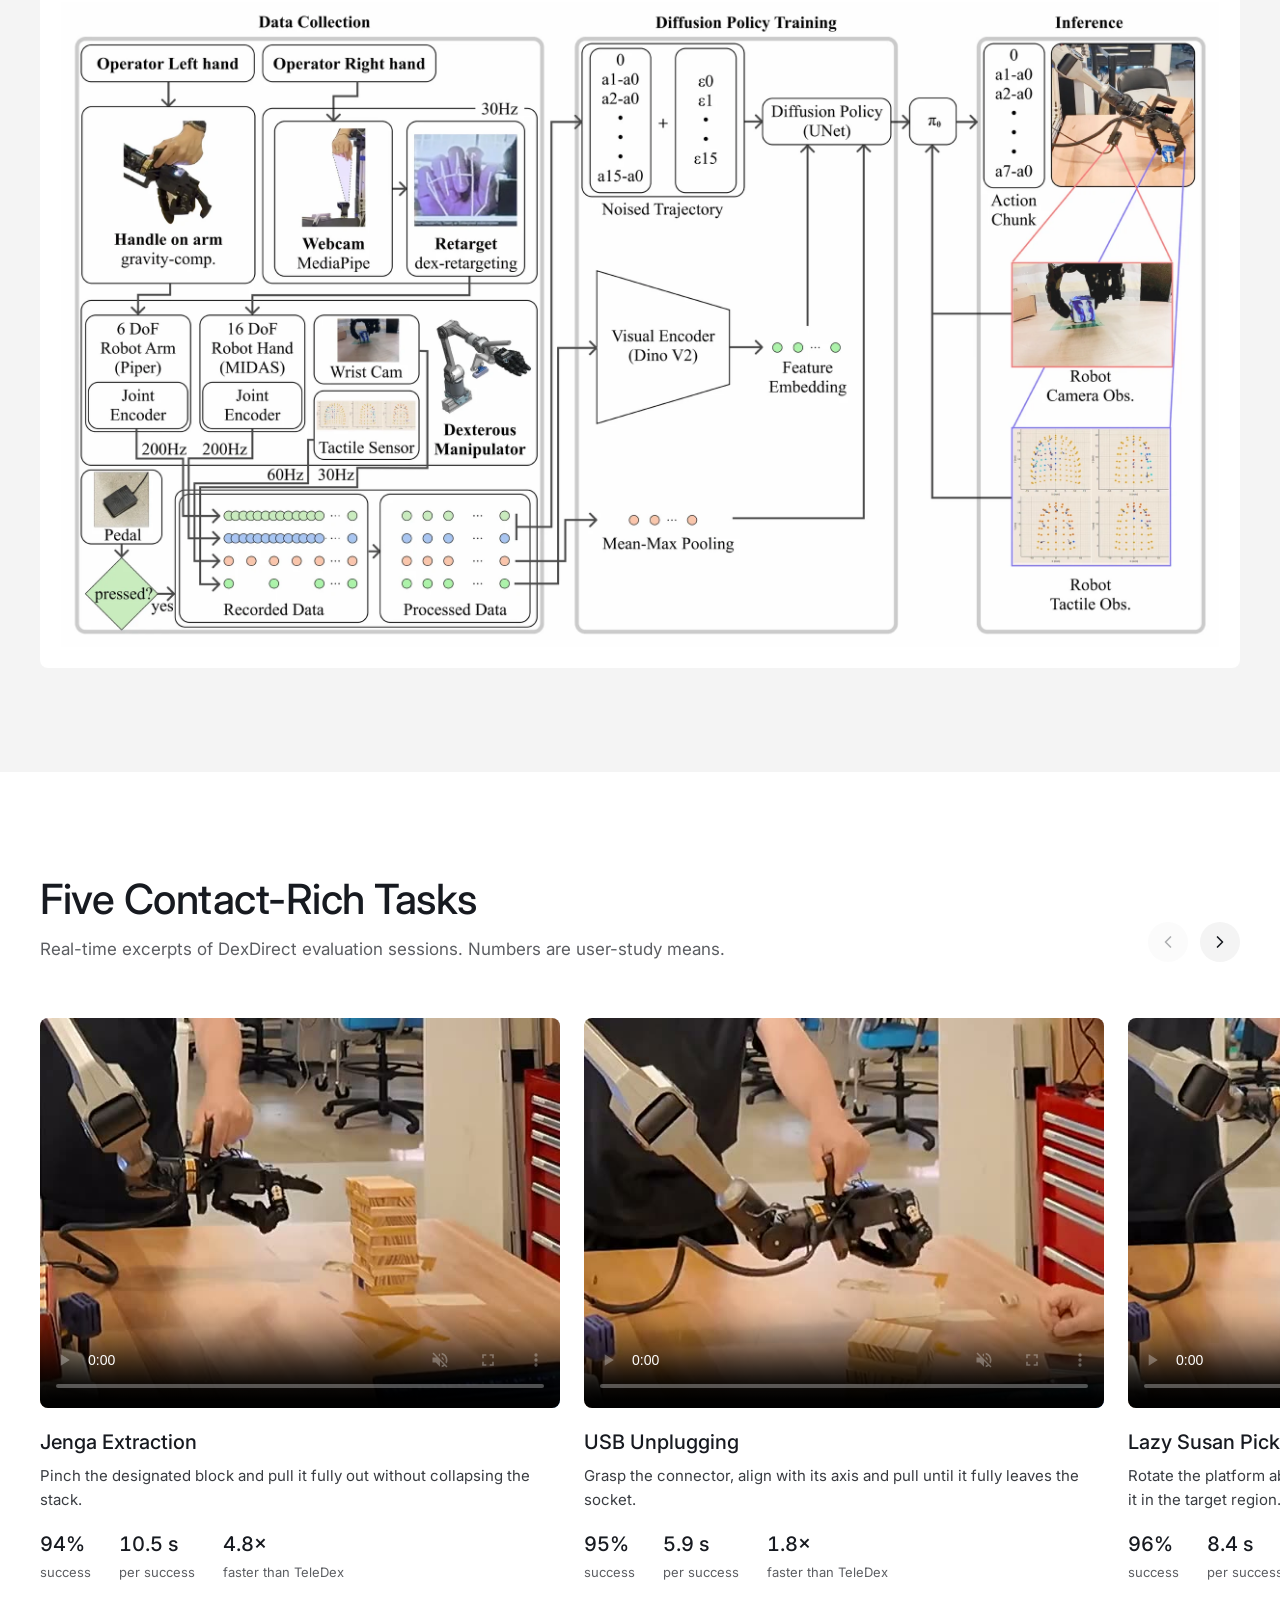
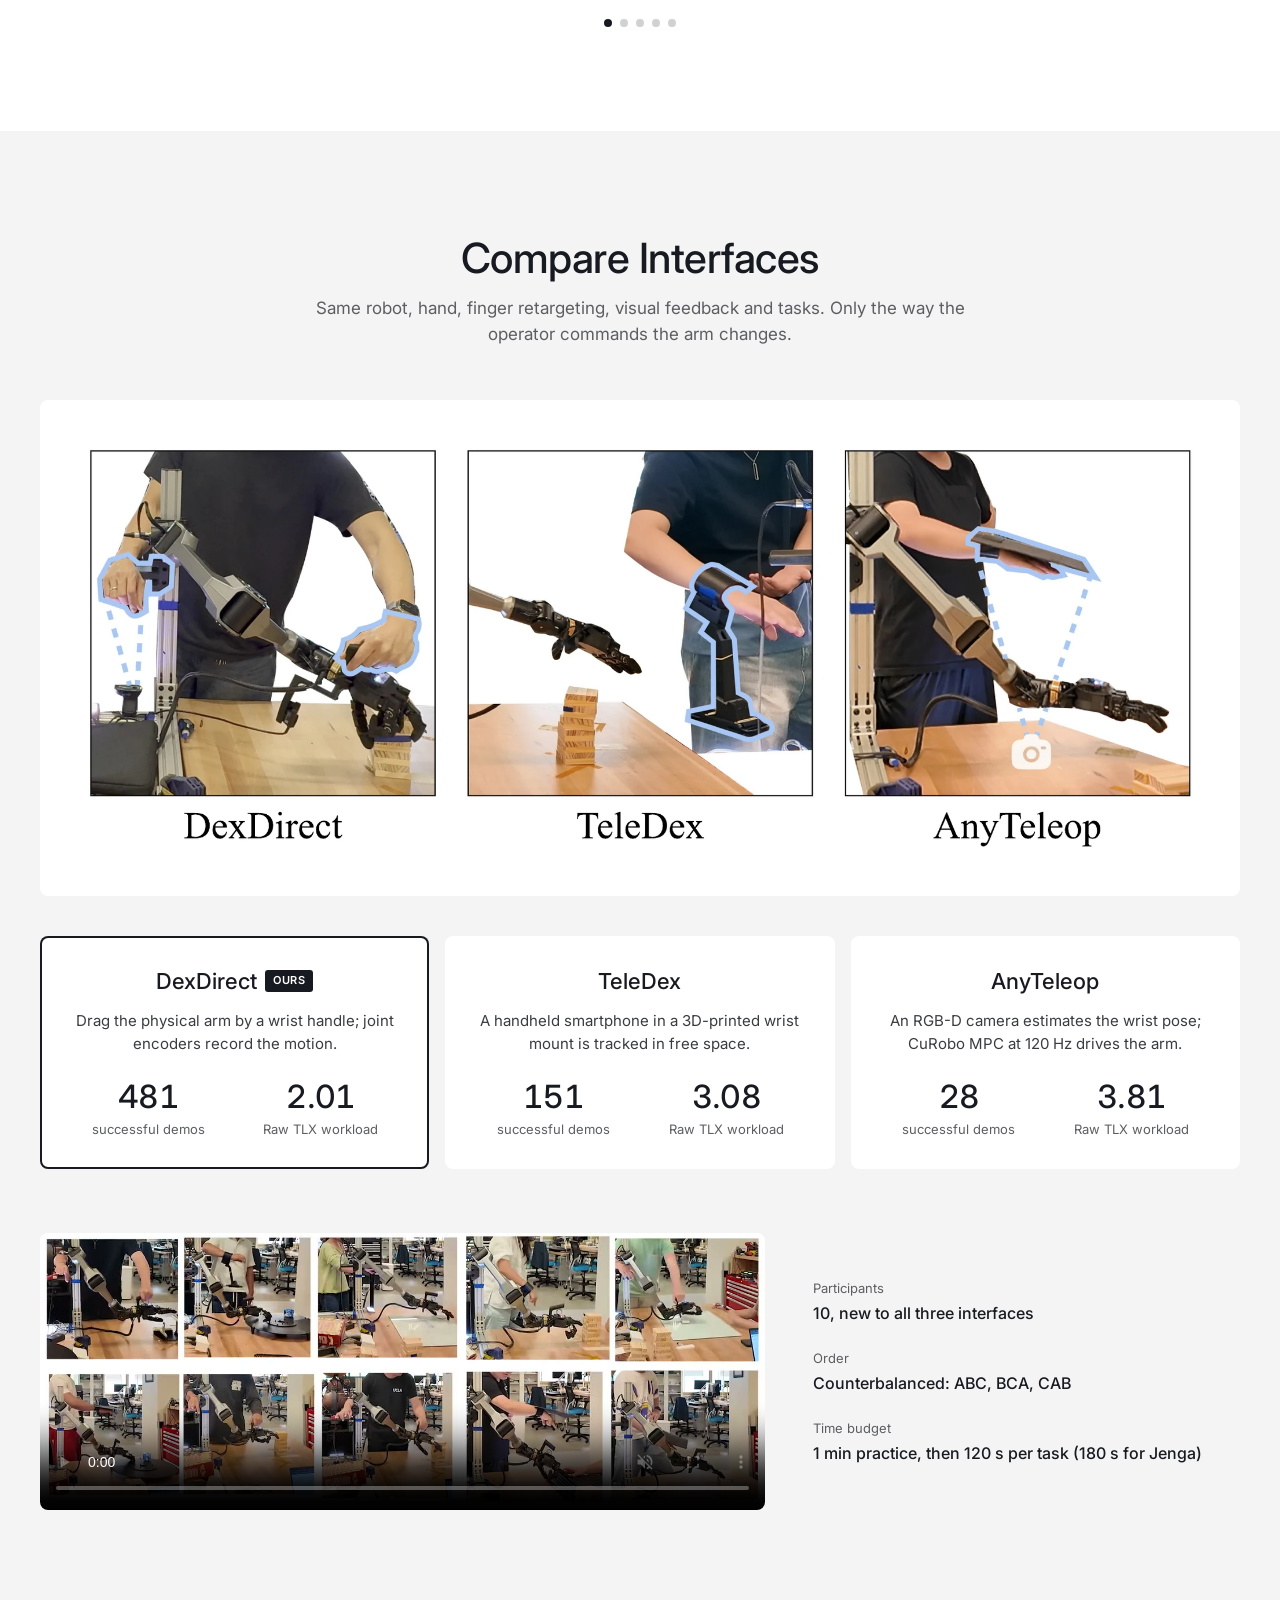
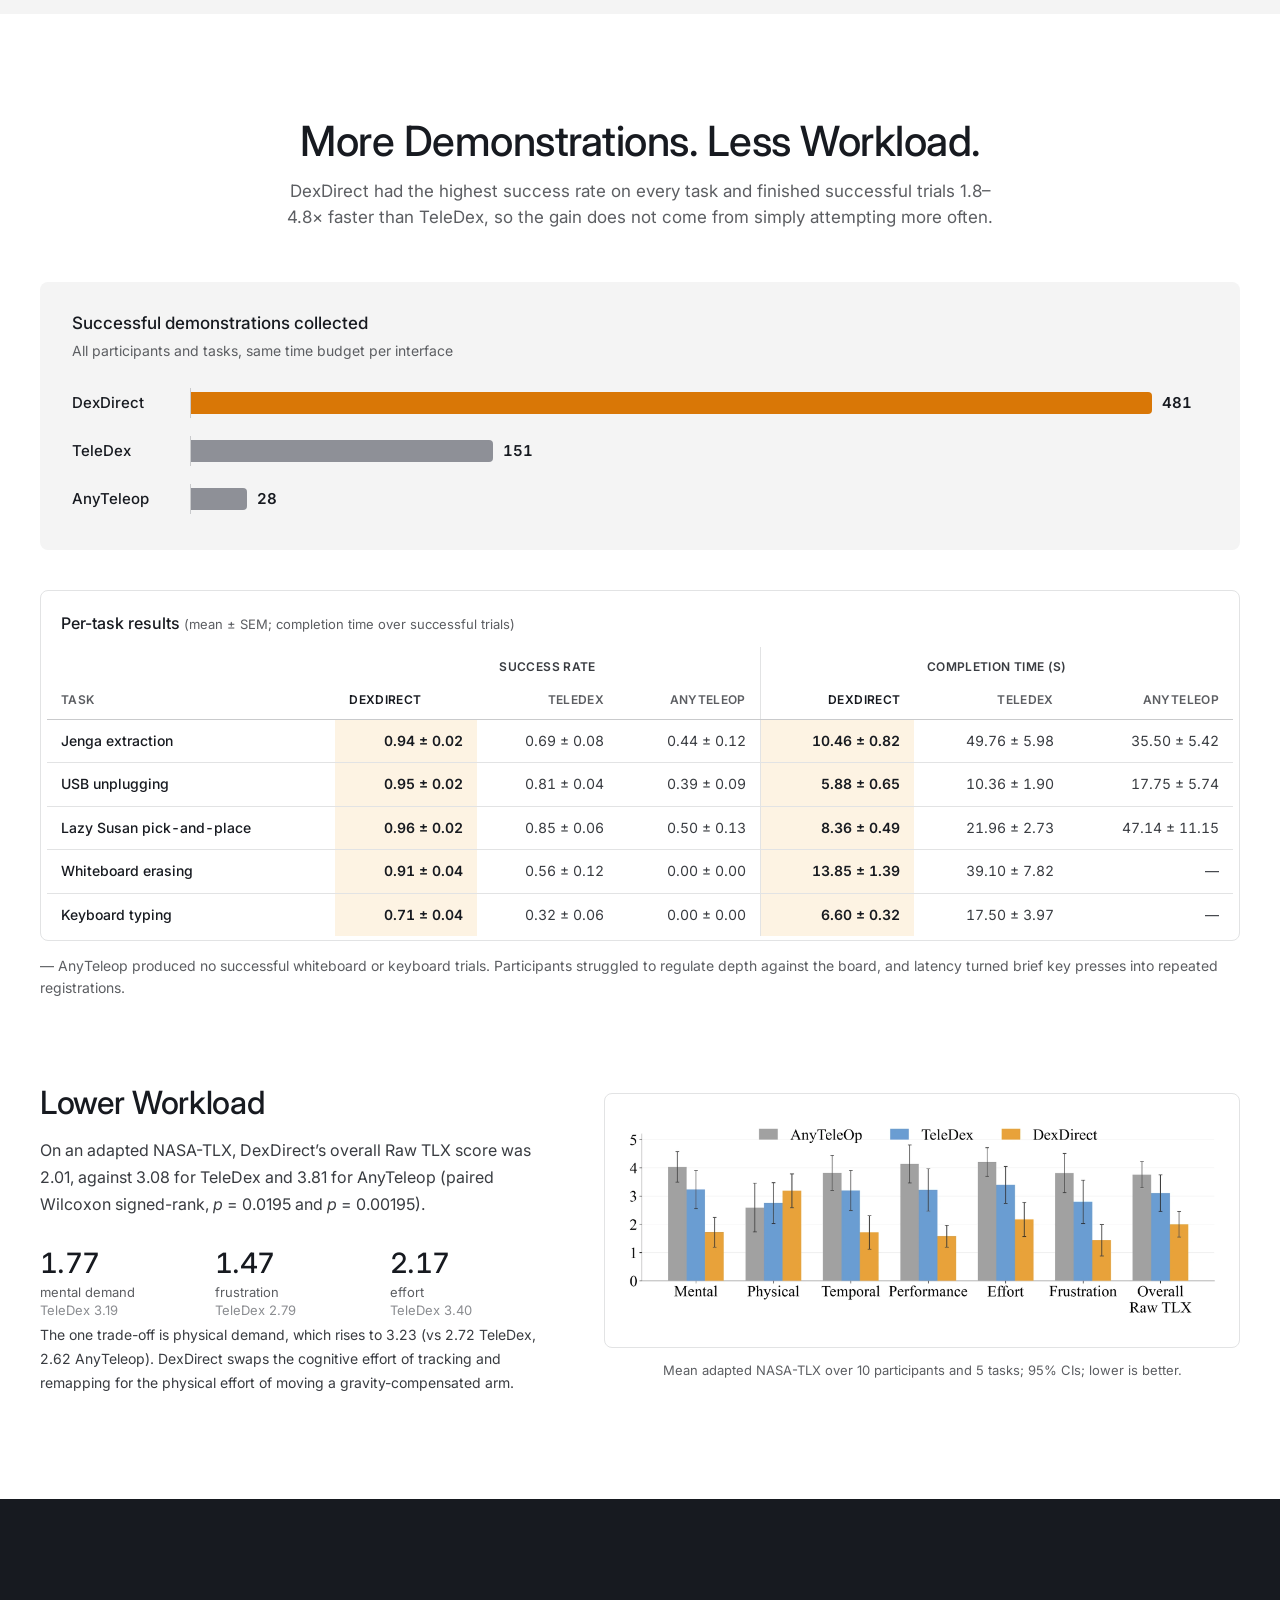
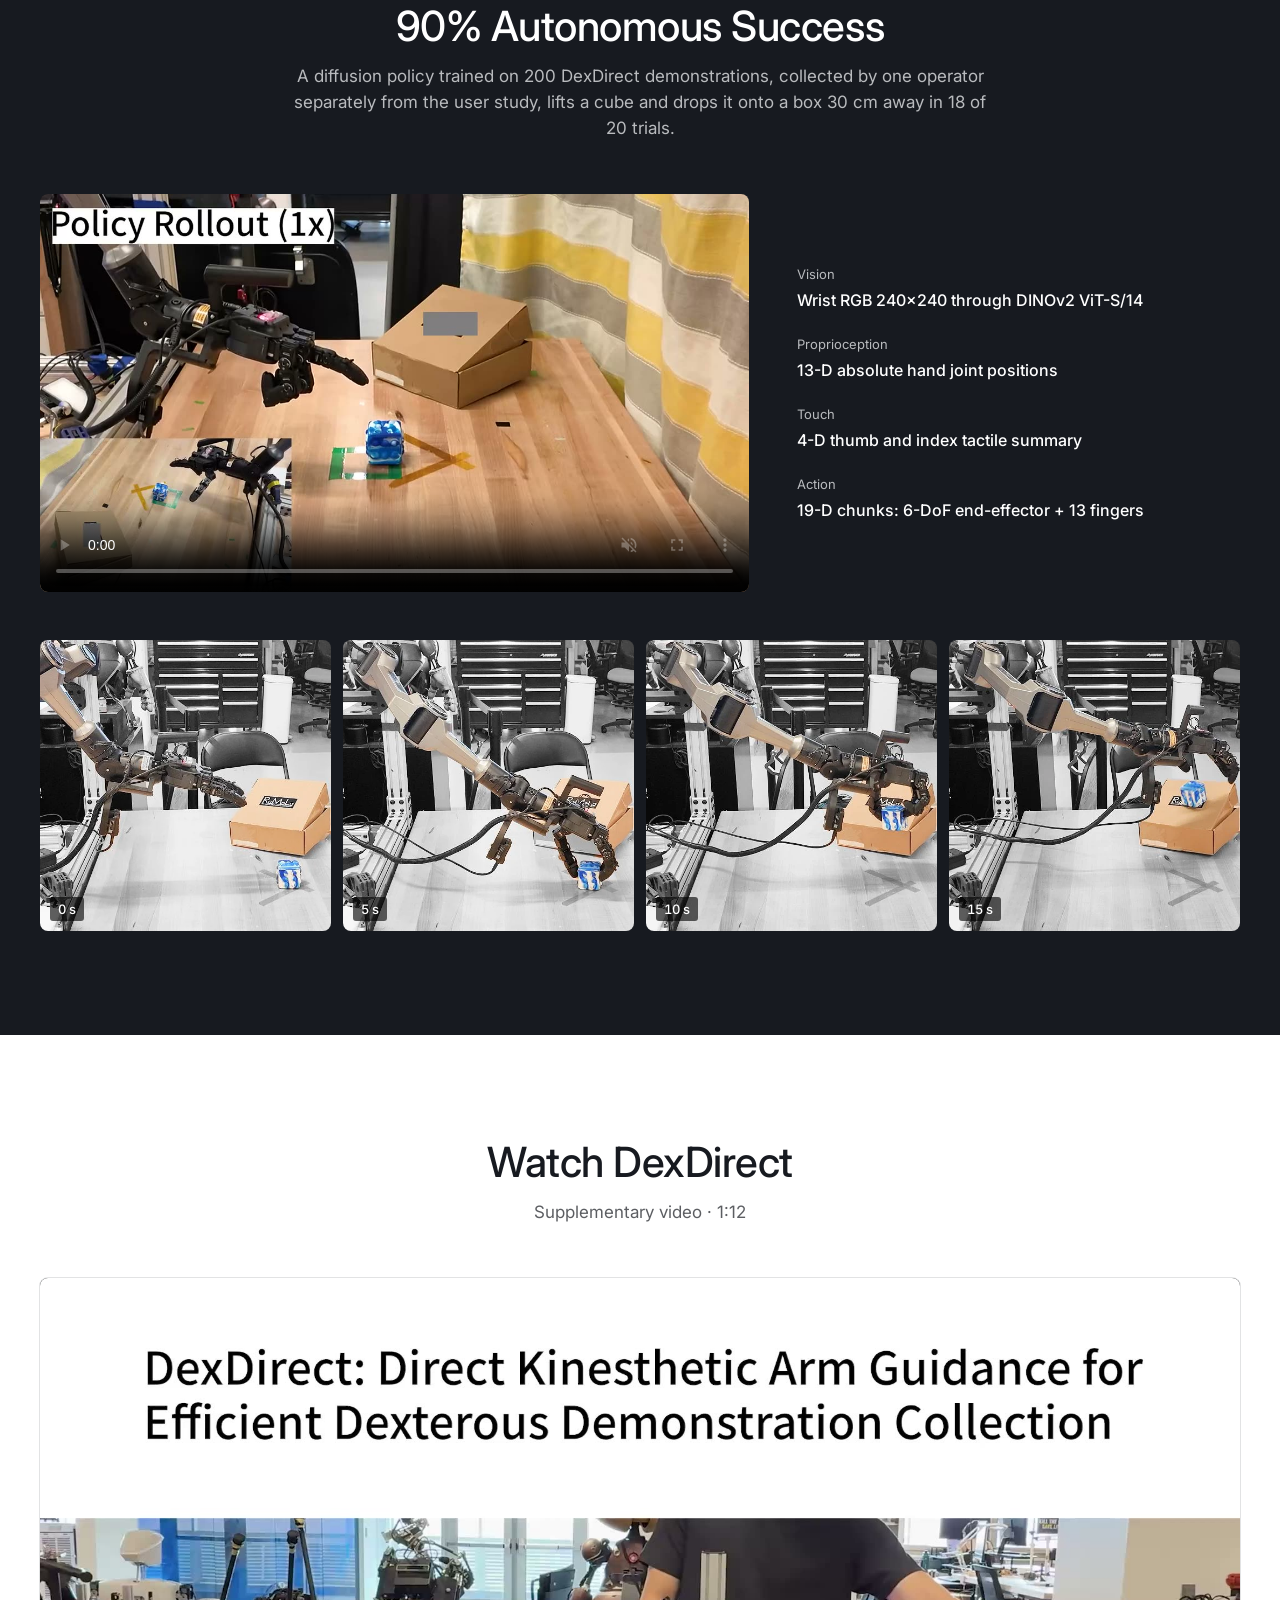
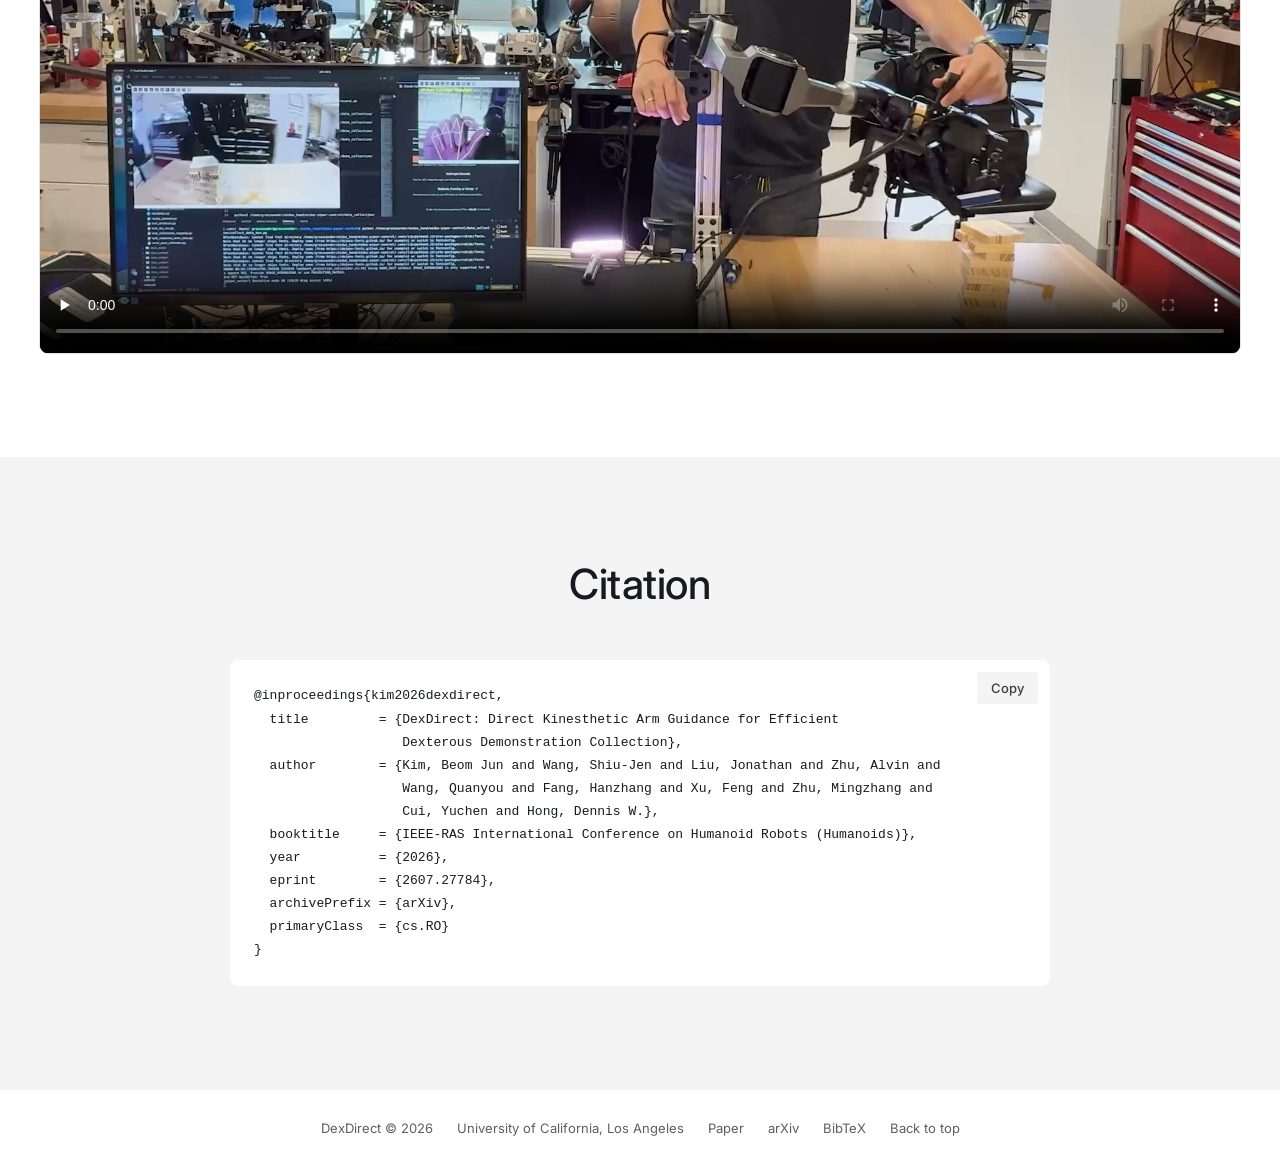
==== commit d46b3074: "Link Jonathan Liu's name to his personal page Co-Authored-By: Claude Opus 5.5 <noreply@anthropic.com" ====
--- a/index.html
+++ b/index.html
@@ -127,7 +127,7 @@
       <ul class="authors">
         <li><a href="https://junkeem.com/" target="_blank" rel="noopener">Beom Jun Kim</a><sup>1</sup></li>
         <li><a href="https://chriswang19-debug.github.io/Chris-Studio/" target="_blank" rel="noopener">Shiu-Jen Wang</a><sup>1</sup></li>
-        <li><a href="https://www.linkedin.com/in/jonathanhliu21/" target="_blank" rel="noopener">Jonathan Liu</a><sup>2</sup></li>
+        <li><a href="https://jonathanhliu21.github.io/" target="_blank" rel="noopener">Jonathan Liu</a><sup>2</sup></li>
         <li><a href="https://alvinzhu.org/" target="_blank" rel="noopener">Alvin Zhu</a><sup>2,3</sup></li>
         <li>Quanyou Wang<sup>1</sup></li>
         <li>Hanzhang Fang<sup>2,3</sup></li>
--- a/static/css/style.css
+++ b/static/css/style.css
@@ -384,6 +384,24 @@
 .pg-lm { position: absolute; top: 0; left: 0; width: 100%; pointer-events: none; }
 .pg-webcam .pg-note { margin-top: 6px; font-size: .6875rem; text-align: right; }
 .pg-status { position: absolute; left: 16px; bottom: 60px; max-width: 60%; margin: 0; font-size: .8125rem; line-height: 1.4; color: rgba(255, 255, 255, .78); pointer-events: none; }
+/* Reference pose for resetting the hand mapping (C), top-right corner. */
+.pg-pose {
+  position: absolute; top: 12px; right: 12px; z-index: 3; display: flex; align-items: center; gap: 14px;
+  width: 260px; padding: 12px 14px; border-radius: 6px; font-size: .8125rem; line-height: 1.4; color: #fff;
+  background: rgba(13, 14, 17, .72); -webkit-backdrop-filter: blur(10px); backdrop-filter: blur(10px);
+}
+.pg-pose[hidden] { display: none; }
+.pg-pose svg { flex: none; width: 46px; height: 64px; fill: #ececec; }
+.pg-pose p { margin: 0; }
+.pg-pose-title { font-weight: 600; }
+.pg-pose ul { margin: 4px 0 8px; padding: 0; list-style: none; font-size: .75rem; color: rgba(255, 255, 255, .72); }
+.pg-pose-key { font-weight: 600; color: #ffb067; }
+.pg-pose kbd {
+  display: inline-block; min-width: 1.6em; padding: 0 .3em; border: 1px solid rgba(255, 176, 103, .7); border-radius: 4px;
+  font: inherit; line-height: 1.35; text-align: center;
+}
+.pg-pose-esc { margin-top: 2px !important; font-size: .6875rem; color: rgba(255, 255, 255, .5); }
+.pg.is-posing .pg-hint { right: 288px; }
 .pg.is-failed .pg-status { left: 50%; top: 50%; bottom: auto; max-width: 80%; transform: translate(-50%, -50%); text-align: center; }
 .pg-loading { position: absolute; inset: 0; display: grid; place-content: center; gap: 12px; font-size: .875rem; color: rgba(255, 255, 255, .7); text-align: center; }
 .pg-loading i { display: block; width: 180px; height: 2px; background: rgba(255, 255, 255, .15); }
@@ -398,6 +416,10 @@
   .pg-grip span { display: none; }
   .pg-webcam { width: 112px; bottom: 54px; right: 8px; }
   .pg-status { bottom: 54px; max-width: 55%; font-size: .75rem; }
+  .pg-pose { top: 8px; right: 8px; width: 208px; gap: 10px; padding: 10px; font-size: .75rem; }
+  .pg-pose svg { width: 34px; height: 48px; }
+  .pg-pose ul { font-size: .6875rem; }
+  .pg.is-posing .pg-hint { right: 224px; }
 }
 
 /* ---------- Carousel (tasks) ---------- */
